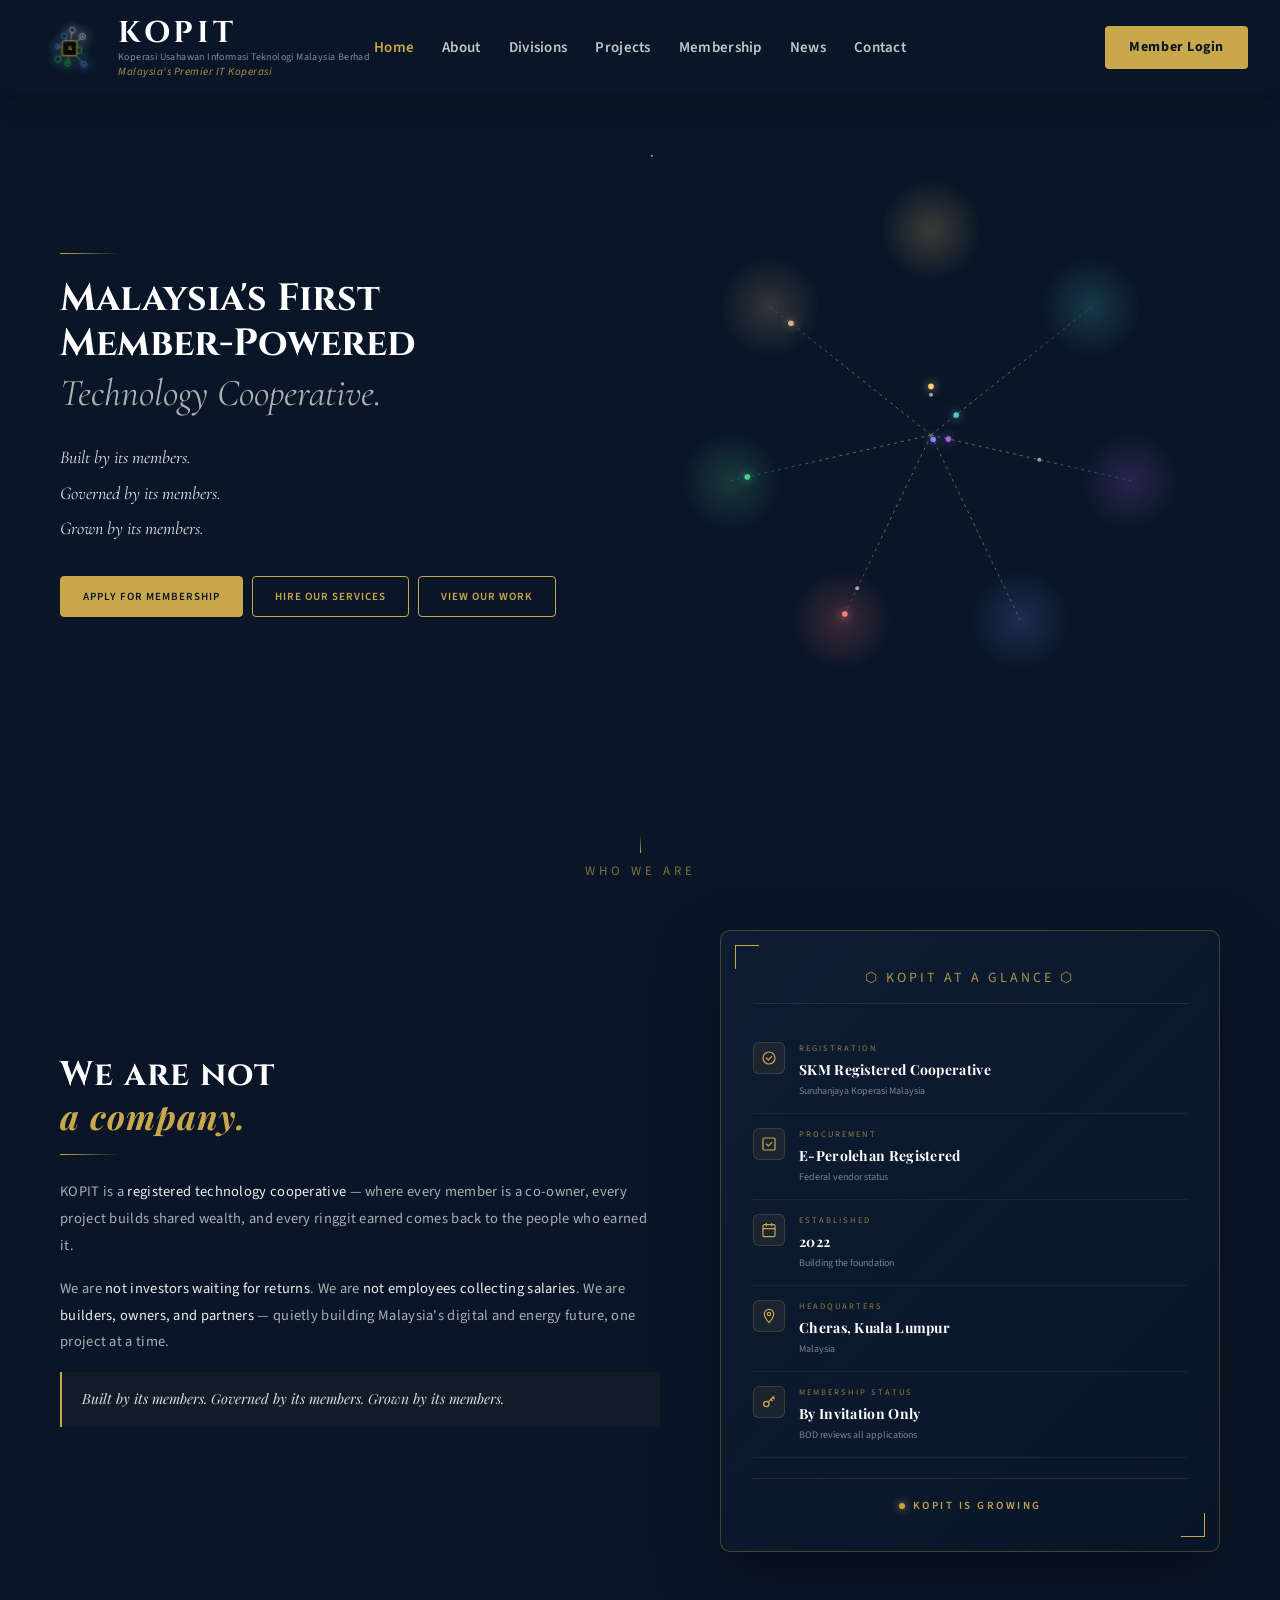
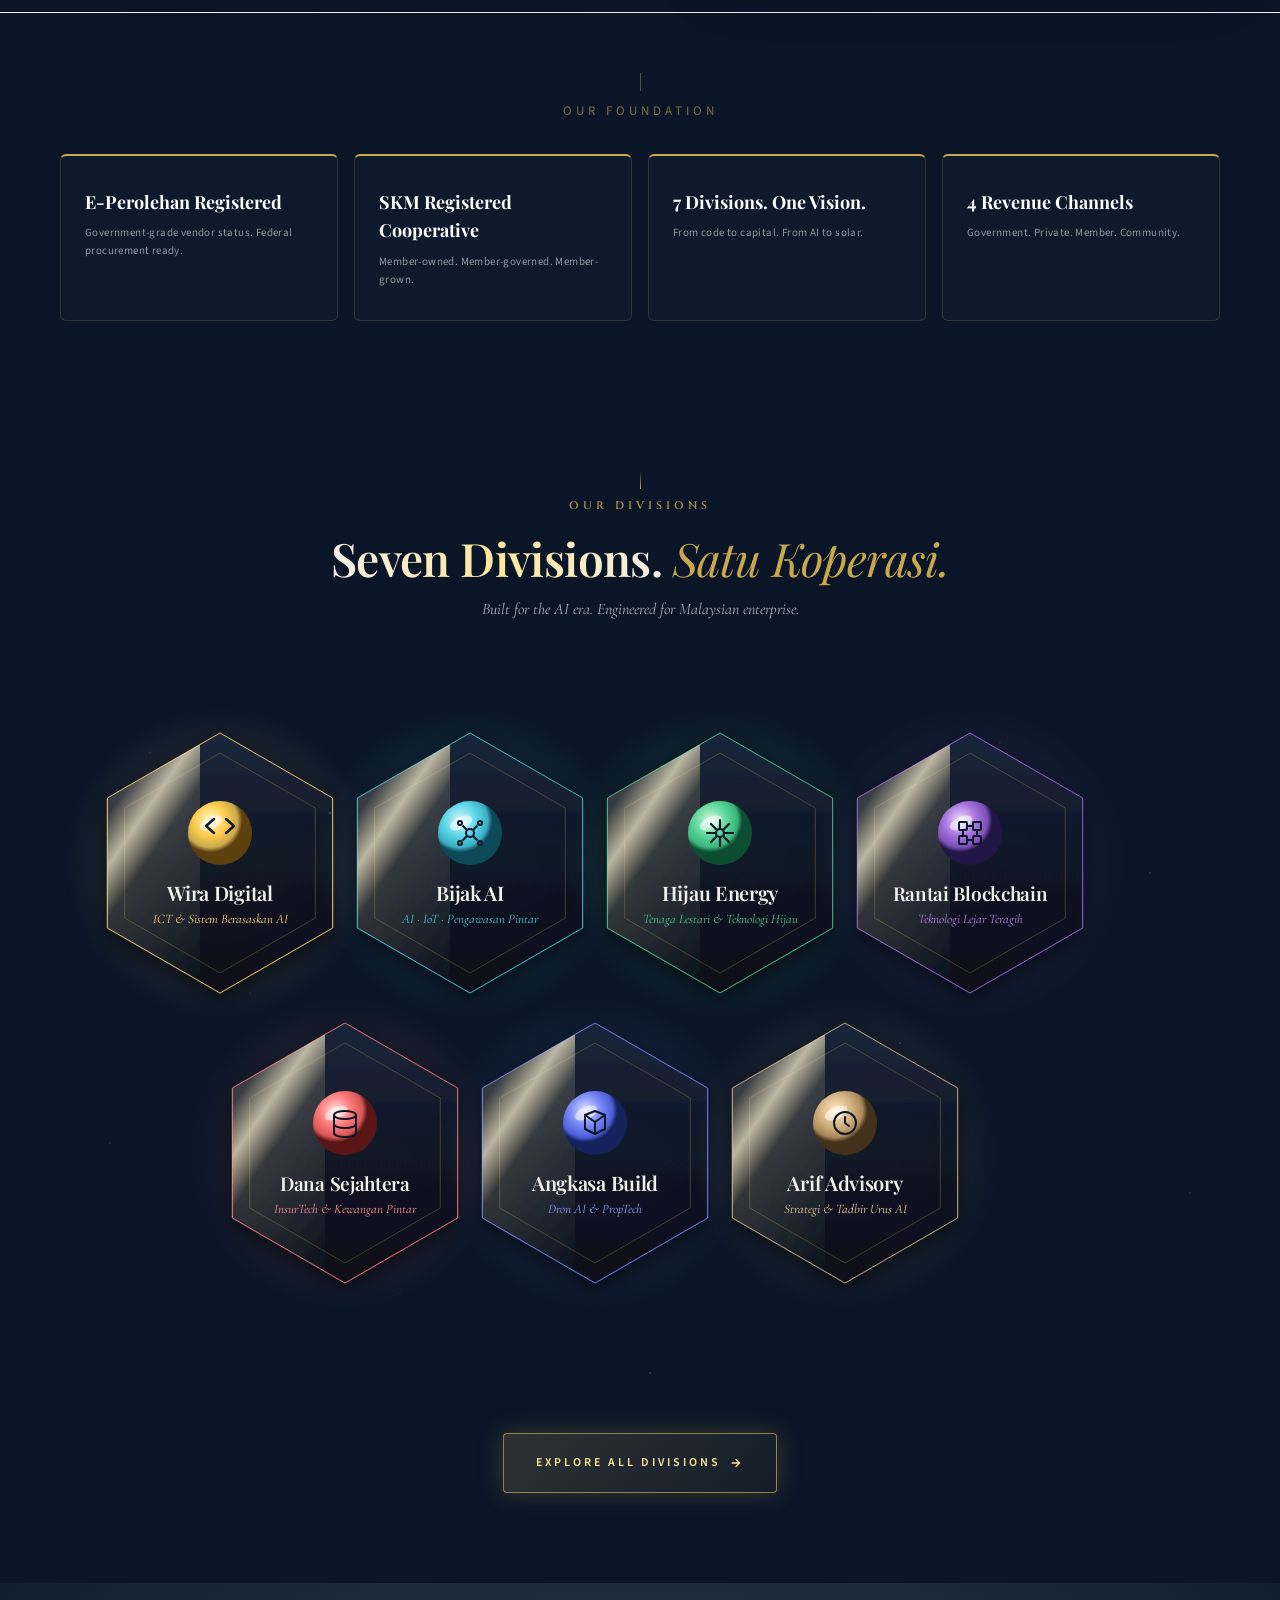
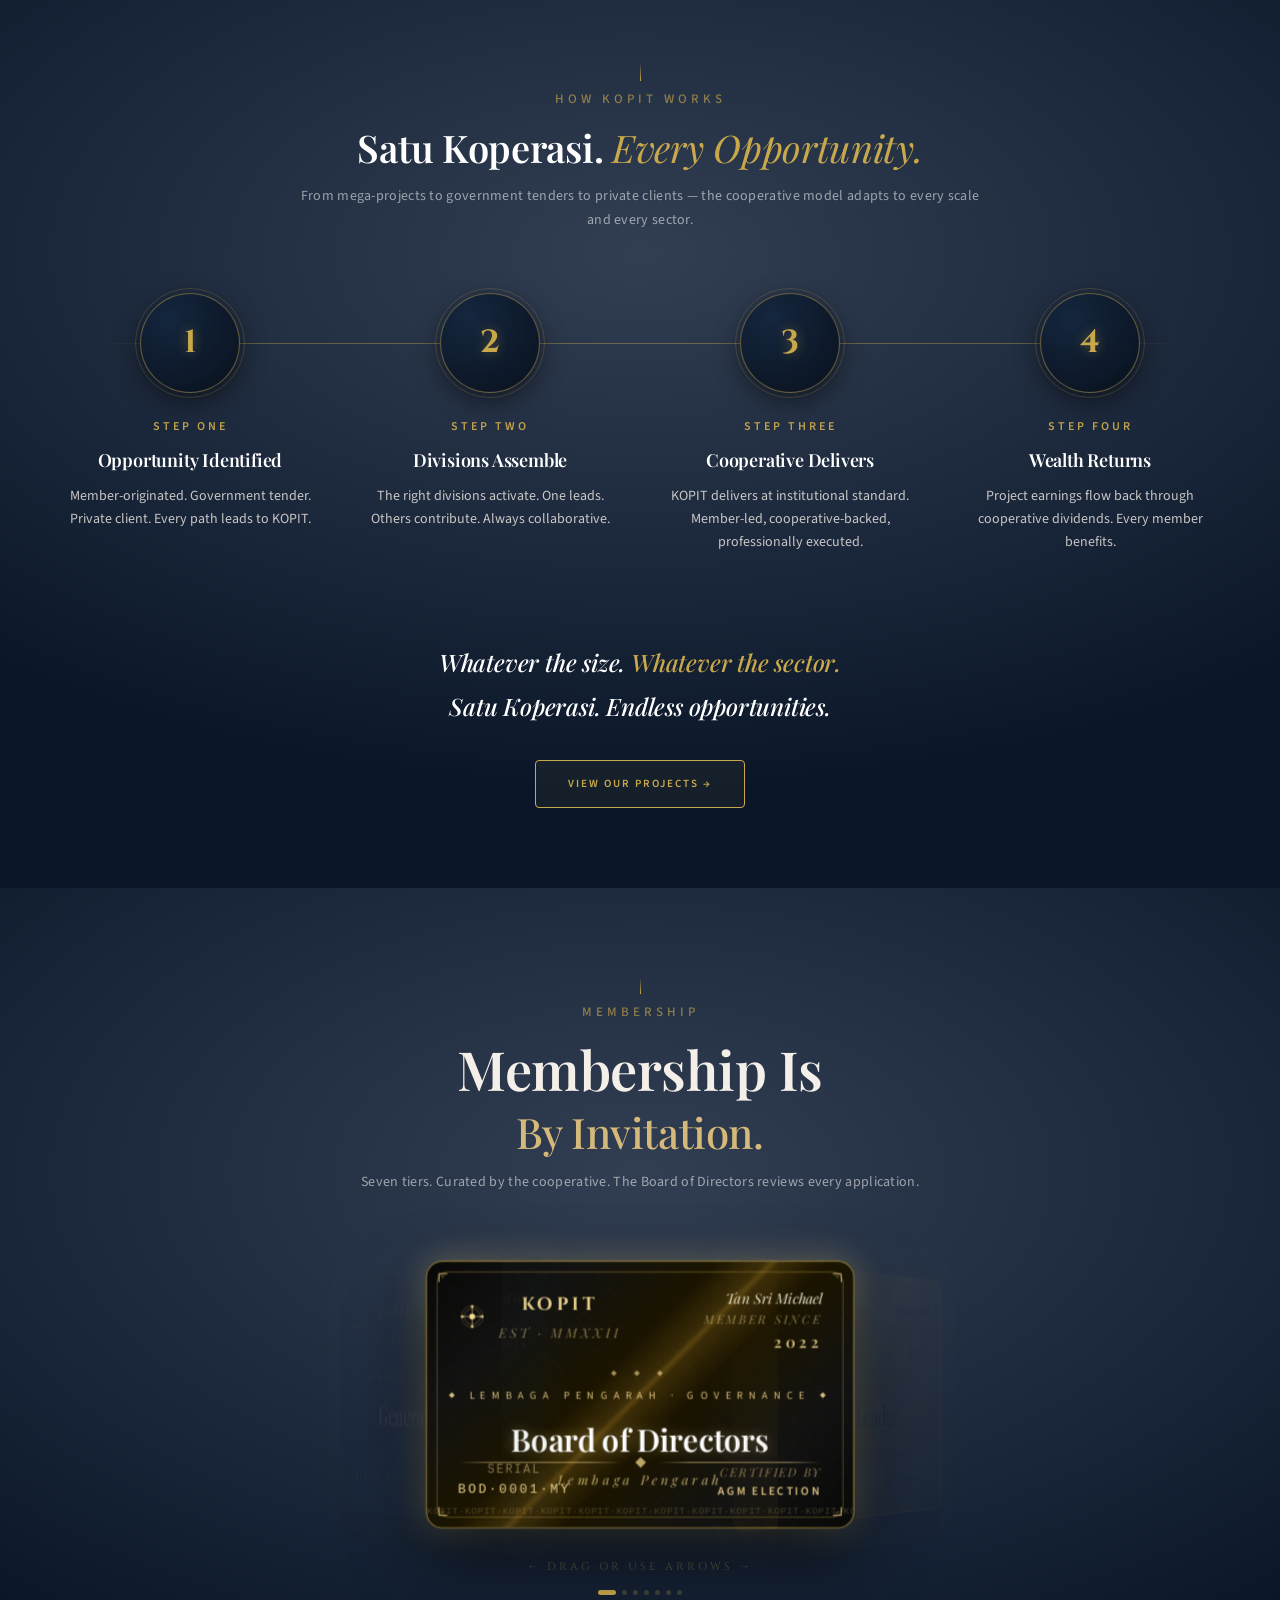
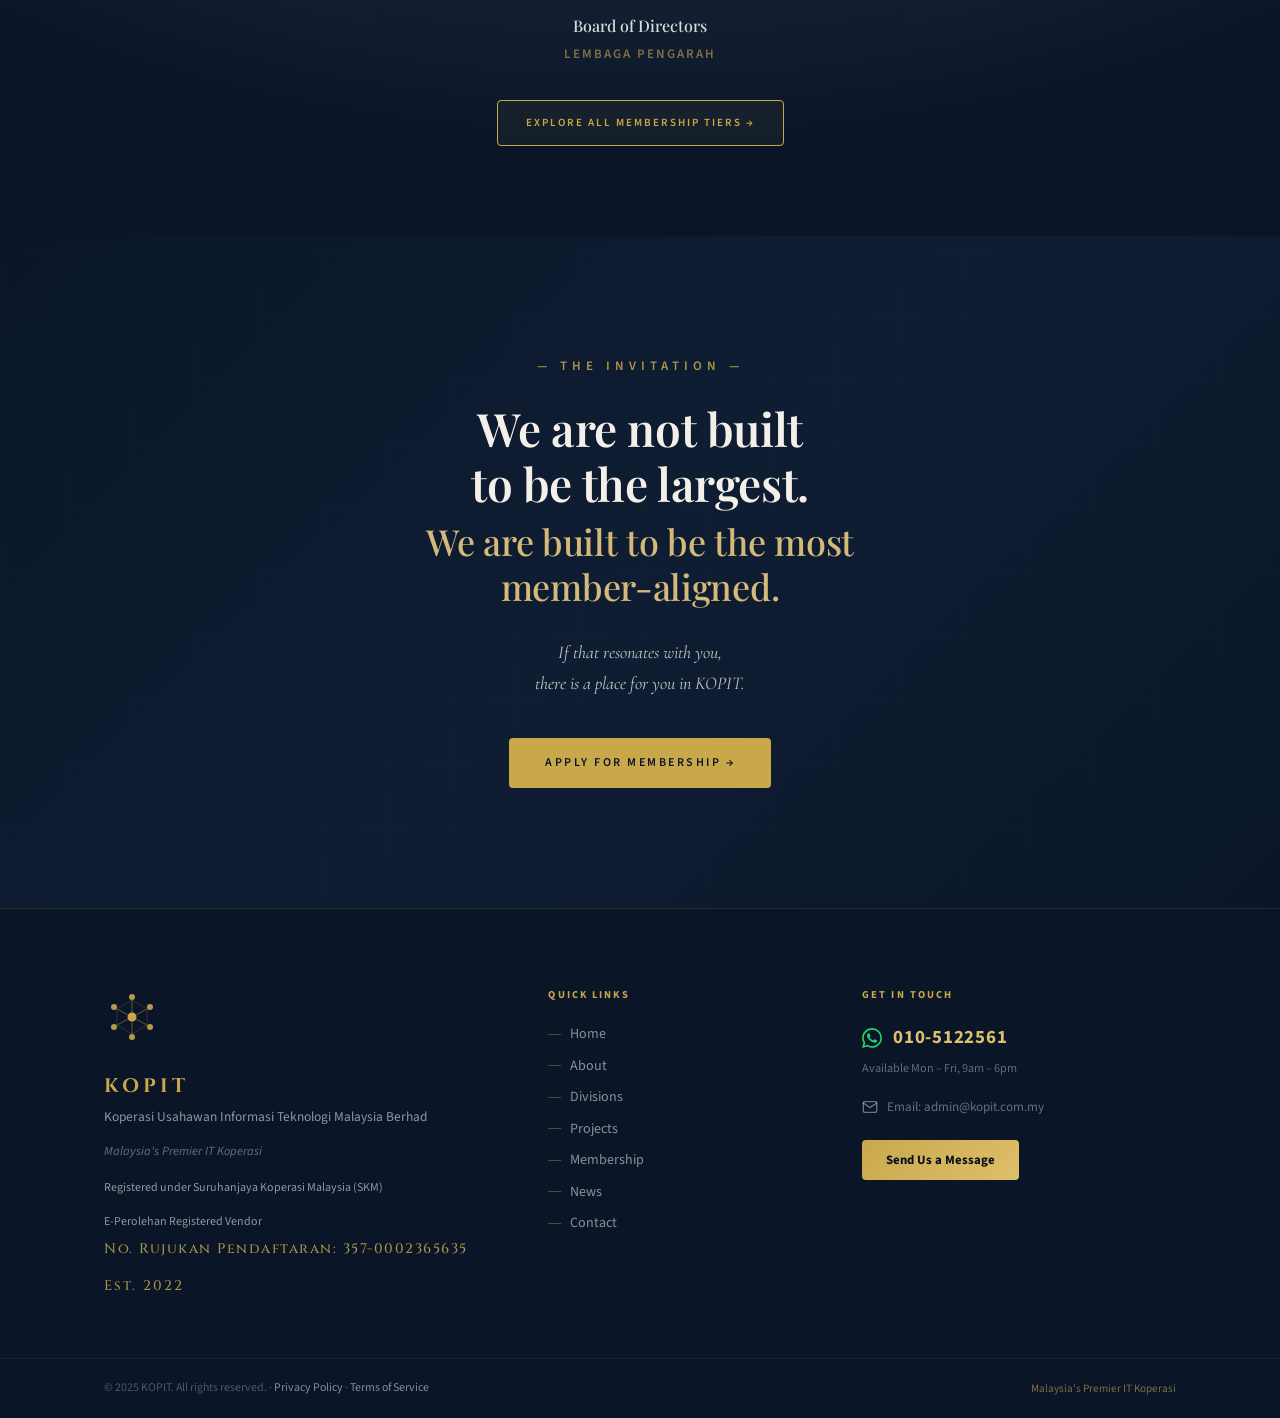
==== index.html @ 6bbccec1 "Home page: fix mobile responsiveness (hero + membership cards) and remove dead CSS - Hero: collapse " ====
﻿<!DOCTYPE html>
<html lang="en">
<head>
<meta charset="UTF-8">
<meta name="viewport" content="width=device-width, initial-scale=1.0">
<title>KOPIT — Malaysia's Premier IT Koperasi</title>
<link rel="preconnect" href="https://fonts.googleapis.com">
<link rel="preconnect" href="https://fonts.gstatic.com" crossorigin>
<link href="https://fonts.googleapis.com/css2?family=Cinzel:wght@400;600;700&family=Playfair+Display:ital,wght@0,400;0,500;0,600;0,700;1,400;1,500;1,600&family=Source+Sans+3:wght@300;400;500;600;700&family=Cormorant+Garamond:ital,wght@0,400;0,500;1,300;1,400;1,500&display=swap" rel="stylesheet">
<style>
/* ═══════════════════════════════════════════
   KOPIT — Design System
   Navy #0A1628 | Gold #C9A84C | Emerald #1B6B45
   BG #F8F6F1 | Text #2C2C2C
   Headers: 'Playfair Display',Georgia,serif | Body: 'Source Sans 3',sans-serif
═══════════════════════════════════════════ */

/* 1. RESET & BASE */
*,*::before,*::after{box-sizing:border-box;margin:0;padding:0}
html{scroll-behavior:smooth;font-size:16px}
body{font-family:'Source Sans 3',sans-serif;color:#2C2C2C;background:#F8F6F1;overflow-x:hidden;line-height:1.6}
a{text-decoration:none;color:inherit;transition:all .25s ease}
ul{list-style:none}
img{max-width:100%;display:block}

/* 2. VARIABLES */
:root{
  --navy:#0A1628;
  --navy-dk:#060D1A;
  --gold:#C9A84C;
  --gold-dk:#A8862A;
  --gold-lt:#DEC06A;
  --emerald:#1B6B45;
  --bg:#F8F6F1;
  --text:#2C2C2C;
  --text-lt:#6B6B6B;
  --white:#FFFFFF;
  --cw:1160px;
  --nav-h:95px;
}

/* 3. LAYOUT */
.wrap{max-width:var(--cw);margin:0 auto;padding:0 44px}
.section{padding:96px 0}

/* 4. TYPOGRAPHY */
h1,h2,h3,h4,h5{font-family:'Playfair Display',Georgia,serif;line-height:1.18}
.tag-label{
  display:inline-block;font-size:.68rem;font-weight:600;
  letter-spacing:.18em;text-transform:uppercase;
  color:var(--gold);border:1px solid rgba(201,168,76,.35);
  padding:5px 18px;border-radius:100px;margin-bottom:18px;
  font-family:'Source Sans 3',sans-serif;
}
.tag-label.gold{color:var(--gold-lt);border-color:rgba(222,192,106,.3)}
.italic-accent{font-family:'Cormorant Garamond',serif;font-style:italic;font-weight:400;color:rgba(244,239,232,0.7);}
.headline-stack{text-align:center;margin:0;}
.headline-top{font-family:'Playfair Display',serif;font-weight:600;color:#F4EFE8;margin:0 0 8px;line-height:1.15;letter-spacing:-0.5px;}
.headline-bottom{font-family:'Playfair Display',serif;font-weight:500;color:#D4B97A;margin:0;line-height:1.15;letter-spacing:-0.4px;}
.headline-top.hero-size{font-size:54px;}
.headline-bottom.hero-size{font-size:42px;}
.headline-top.cta-size{font-size:42px;}
.headline-bottom.cta-size{font-size:34px;}
.headline-top.manifesto-size{font-size:46px;line-height:1.2;letter-spacing:-0.4px;}
.headline-bottom.manifesto-size{font-size:36px;font-weight:500;line-height:1.25;letter-spacing:-0.3px;}

/* 5. BUTTONS */
.btn{
  display:inline-flex;align-items:center;justify-content:center;
  font-family:'Source Sans 3',sans-serif;
  font-size:.9rem;font-weight:700;letter-spacing:.04em;
  padding:13px 32px;border-radius:5px;border:2px solid transparent;
  cursor:pointer;transition:all .25s ease;white-space:nowrap;
}
.btn-gold{background:var(--gold);color:var(--navy-dk);border-color:var(--gold)}
.btn-gold:hover{background:var(--gold-dk);border-color:var(--gold-dk);transform:translateY(-1px)}
.btn-outline{background:transparent;color:var(--gold);border-color:var(--gold)}
.btn-outline:hover{background:rgba(201,168,76,.08);transform:translateY(-1px)}
.btn-white{background:var(--white);color:var(--navy);border-color:var(--white)}
.btn-white:hover{background:rgba(255,255,255,.88);transform:translateY(-1px)}
.btn-navy{background:var(--navy);color:var(--white);border-color:var(--navy)}
.btn-navy:hover{background:#0F1F3A;transform:translateY(-1px)}
.btn-lg{padding:16px 44px;font-size:.96rem}

/* ══════════════════════════════════════════
   6. NAVBAR
══════════════════════════════════════════ */
.navbar{
  position:fixed;top:0;left:0;right:0;z-index:1000;
  height:var(--nav-h);background:var(--navy);
  box-shadow:0 2px 20px rgba(0,0,0,.35);
  display:flex;align-items:center;
  transition:height .35s ease, padding .35s ease, box-shadow .35s ease;
}
.navbar.scrolled{height:65px}
.nav-inner{
  max-width:1600px;margin:0 auto;padding:0 32px;
  display:grid;grid-template-columns:1fr auto 1fr;
  align-items:center;width:100%;
}
.nav-right{
  display:flex;align-items:center;justify-content:flex-end;gap:12px;
}
/* Canvas logo */
#kopitLogo{
  background:transparent;
  display:block;flex-shrink:0;
  width:75px;height:75px;
  transition:width .35s ease, height .35s ease;
}
.navbar.scrolled #kopitLogo{width:55px;height:55px}
/* Logo unit — canvas + 3 text lines */
.logo-unit{
  display:flex;align-items:center;gap:11px;flex-shrink:0;cursor:pointer;
}
.logo-text-block{
  display:flex;flex-direction:column;justify-content:center;
}
.lt-1{
  font-family:'Cinzel','Playfair Display',serif;font-size:30px;font-weight:700;
  color:#ffffff;letter-spacing:4px;margin-bottom:2px;
  display:block;line-height:1;
  transition:font-size .35s ease;
}
.navbar.scrolled .lt-1{font-size:24px}
.lt-2{
  font-family:'Source Sans 3',sans-serif;font-size:10px;
  color:rgba(255,255,255,0.5);letter-spacing:.4px;white-space:nowrap;
  display:block;overflow:hidden;
  max-height:18px;opacity:1;margin-bottom:2px;line-height:1.4;
  transition:opacity .35s ease, max-height .35s ease, margin-bottom .35s ease;
}
.lt-3{
  font-family:'Source Sans 3',sans-serif;font-size:11px;
  font-style:italic;color:rgba(201,168,76,.85);
  letter-spacing:.5px;display:block;line-height:1;
}
.navbar.scrolled .lt-2{opacity:0;max-height:0;margin-bottom:0;overflow:hidden}
/* Nav links */
.nav-links{
  display:flex;align-items:center;justify-content:center;gap:24px;
}
.nl{
  font-family:'Source Sans 3',sans-serif;font-size:15px;font-weight:600;
  letter-spacing:.3px;color:rgba(255,255,255,.75);
  padding:4px 2px;border-radius:4px;transition:all .2s ease;
}
.nl:hover,.nl.active{color:var(--gold);background:transparent}
/* Language toggle — hidden until translator confirmed; data-bm attrs preserved */
.lang-toggle{display:none}
.lang-btn{
  font-family:Arial,sans-serif;font-size:11px;font-weight:700;
  letter-spacing:1.5px;padding:5px 12px;border-radius:3px;
  cursor:pointer;transition:all .2s ease;border:1.5px solid var(--gold);
  background:transparent;color:var(--gold);
}
.lang-btn.active{background:var(--gold);color:var(--navy-dk)}
.lang-btn:hover:not(.active){background:rgba(201,168,76,.12)}
/* Nav CTA */
.nav-cta{
  font-family:'Source Sans 3',sans-serif;font-size:14px;font-weight:700;
  letter-spacing:.04em;background:var(--gold);color:var(--navy);
  border:none;
  padding:10px 24px;border-radius:4px;flex-shrink:0;
  transition:all .2s ease;
}
.nav-cta:hover{background:var(--gold-dk);color:var(--navy)}
/* Hamburger */
.hamburger{
  display:none;flex-direction:column;gap:5px;
  background:none;border:none;cursor:pointer;padding:4px;margin-left:8px;
}
.hamburger span{
  display:block;width:22px;height:2px;
  background:var(--gold);border-radius:2px;transition:all .25s ease;
}
.hamburger.open span:nth-child(1){transform:rotate(45deg) translate(5px,5px)}
.hamburger.open span:nth-child(2){opacity:0}
.hamburger.open span:nth-child(3){transform:rotate(-45deg) translate(5px,-5px)}
/* Mobile menu overlay */
.nav-links.open{
  right:0 !important;
}

/* ══════════════════════════════════════════
   7. HERO
══════════════════════════════════════════ */
.hero-section{background:var(--navy);padding-top:var(--nav-h);overflow:hidden;}
.hero{
  display:grid;grid-template-columns:1fr 1.05fr;
  gap:30px;align-items:center;
  padding:60px 60px;max-width:1500px;
  margin:0 auto;perspective:1400px;min-height:680px;
}
.hero-deco-line{
  width:60px;height:1px;
  background:linear-gradient(to right,#C9A84C,transparent);
  margin-bottom:22px;
}
.hero h1{
  font-family:'Cinzel','Playfair Display',serif;
  font-size:38px;line-height:1.2;font-weight:700;color:#ffffff;
}
.hero h1 .gold{
  color:#C9A84C;font-style:italic;
  font-family:'Playfair Display',Georgia,serif;display:block;margin-top:4px;
}
.hero h1 .italic-accent{display:block;margin-top:4px;}
.hero-sub{
  font-family:'Cormorant Garamond',serif;font-style:italic;font-size:18px;
  line-height:1.95;margin-top:24px;max-width:440px;
  color:rgba(244,239,232,0.8);
}
.hero-sub strong{color:rgba(255,255,255,0.88);font-weight:400;}
.hero-btns{display:flex;gap:9px;flex-wrap:wrap;margin-top:30px;}
.btn-hero-gold{
  padding:11px 22px;font-size:11px;letter-spacing:1px;
  font-family:'Source Sans 3',sans-serif;font-weight:600;border-radius:4px;
  text-transform:uppercase;background:#C9A84C;color:#0A1628;
  border:1.5px solid #C9A84C;cursor:pointer;transition:all .2s ease;
  text-decoration:none;display:inline-block;
}
.btn-hero-gold:hover{background:#A8862A;border-color:#A8862A;}
.btn-hero-outline{
  padding:11px 22px;font-size:11px;letter-spacing:1px;
  font-family:'Source Sans 3',sans-serif;font-weight:600;border-radius:4px;
  text-transform:uppercase;background:transparent;color:#C9A84C;
  border:1.5px solid #C9A84C;cursor:pointer;transition:all .2s ease;
  text-decoration:none;display:inline-block;
}
.btn-hero-outline:hover{background:rgba(201,168,76,.1);}
/* ── Constellation ── */
.scene{position:relative;width:560px;height:560px;transform-style:preserve-3d;margin:0 auto;}
.stars{position:absolute;inset:0;pointer-events:none;}
.star{position:absolute;width:1.5px;height:1.5px;background:rgba(201,168,76,0.45);border-radius:50%;animation:twinkle 3s ease-in-out infinite;}
@keyframes twinkle{0%,100%{opacity:0.2;}50%{opacity:0.95;}}
.ring{position:absolute;left:50%;top:50%;border-radius:50%;border:0.5px dashed rgba(201,168,76,0.2);pointer-events:none;}
.ring-inner{width:270px;height:270px;animation:ringIn 50s linear infinite;}
.ring-outer{width:450px;height:450px;border-style:dotted;border-color:rgba(201,168,76,0.13);animation:ringOut 80s linear infinite;}
.ring-flat{width:360px;height:360px;border-color:rgba(46,191,132,0.1);animation:ringFl 70s linear infinite;}
@keyframes ringIn{from{transform:translate(-50%,-50%) rotateX(70deg) rotate(0);}to{transform:translate(-50%,-50%) rotateX(70deg) rotate(360deg);}}
@keyframes ringOut{from{transform:translate(-50%,-50%) rotateX(70deg) rotate(0);}to{transform:translate(-50%,-50%) rotateX(70deg) rotate(-360deg);}}
@keyframes ringFl{from{transform:translate(-50%,-50%) rotate(0);}to{transform:translate(-50%,-50%) rotate(360deg);}}
.ring-dot{position:absolute;width:5px;height:5px;border-radius:50%;background:#C9A84C;box-shadow:0 0 10px #C9A84C;top:-2.5px;left:50%;margin-left:-2.5px;}
.ring-outer .ring-dot{background:#2ebf84;box-shadow:0 0 10px #2ebf84;}
.ring-flat .ring-dot{background:#5a9ef5;box-shadow:0 0 10px #5a9ef5;}
.hub{position:absolute;left:50%;top:50%;width:124px;height:124px;transform:translate(-50%,-50%) translateZ(40px);z-index:10;animation:hubFloat 5s ease-in-out infinite;transform-style:preserve-3d;}
@keyframes hubFloat{0%,100%{transform:translate(-50%,-50%) translateZ(40px) rotateY(0deg);}50%{transform:translate(-50%,-50%) translateZ(60px) rotateY(8deg);}}
.hub-glow-outer{position:absolute;inset:-50px;border-radius:50%;background:radial-gradient(circle,rgba(201,168,76,0.22) 0%,transparent 65%);animation:hubPulse 3s ease-in-out infinite;}
.hub-glow-inner{position:absolute;inset:-15px;border-radius:50%;background:radial-gradient(circle,rgba(201,168,76,0.15) 0%,transparent 60%);animation:hubPulse 2s ease-in-out infinite reverse;}
@keyframes hubPulse{0%,100%{opacity:0.5;transform:scale(1);}50%{opacity:1;transform:scale(1.12);}}
.hub-block{position:relative;width:100%;height:100%;border-radius:18px;background:linear-gradient(135deg,#0a0805 0%,#1a1400 35%,#3a2c08 48%,#C9A84C 50%,#3a2c08 52%,#1a1400 65%,#080604 100%);border:1.5px solid rgba(201,168,76,0.75);box-shadow:0 22px 60px rgba(201,168,76,0.4),inset 0 0 32px rgba(201,168,76,0.06);display:flex;flex-direction:column;align-items:center;justify-content:center;overflow:hidden;}
.hub-block::before{content:'';position:absolute;top:7px;left:7px;right:7px;bottom:7px;border:0.5px solid rgba(201,168,76,0.22);border-radius:13px;}
.hub-text{font-family:'Cinzel','Playfair Display',serif;font-size:20px;font-weight:700;color:#f5e9cc;letter-spacing:3.5px;margin-bottom:6px;text-shadow:0 0 18px rgba(245,233,204,0.4);}
.hub-sub{font-family:'Source Sans 3',sans-serif;font-size:9px;font-weight:700;letter-spacing:4.5px;color:#C9A84C;text-shadow:0 0 12px rgba(201,168,76,0.7);}
.node{position:absolute;width:88px;height:88px;cursor:pointer;transition:all 0.5s cubic-bezier(0.34,1.56,0.64,1);transform-style:preserve-3d;}
.node:hover{z-index:30;}
.node-disc{width:100%;height:100%;border-radius:50%;background:radial-gradient(circle at 30% 28%,rgba(20,38,62,0.98) 0%,rgba(8,16,28,0.99) 70%);border:1.5px solid var(--node-color);display:flex;flex-direction:column;align-items:center;justify-content:center;position:relative;overflow:hidden;box-shadow:0 12px 30px rgba(0,0,0,0.55),inset 0 1px 0 rgba(255,255,255,0.05);transition:all 0.4s;}
.node:hover .node-disc{box-shadow:0 22px 50px rgba(0,0,0,0.65),0 0 50px var(--node-glow),inset 0 1px 0 rgba(255,255,255,0.1);transform:scale(1.18);background:radial-gradient(circle at 30% 28%,rgba(28,50,80,0.98) 0%,rgba(12,22,38,0.99) 70%);}
.node-glow-aura{position:absolute;inset:-12px;border-radius:50%;background:radial-gradient(circle,var(--node-glow) 0%,transparent 65%);opacity:0.45;transition:opacity 0.4s;}
.node:hover .node-glow-aura{opacity:1;animation:glowPulse 1.5s ease-in-out infinite;}
@keyframes glowPulse{0%,100%{opacity:0.7;transform:scale(1);}50%{opacity:1;transform:scale(1.18);}}
.node-inner-ring{position:absolute;inset:6px;border-radius:50%;border:0.5px solid var(--node-color);opacity:0.3;}
.node-icon{margin-bottom:4px;filter:drop-shadow(0 0 4px var(--node-glow));}
.node-label{font-family:'Playfair Display',Georgia,serif;font-size:10px;font-weight:700;color:#fff;letter-spacing:0.4px;text-align:center;line-height:1.25;padding:0 4px;text-shadow:0 1px 2px rgba(0,0,0,0.6);}
.connections{position:absolute;inset:0;pointer-events:none;z-index:1;}
.tooltip{position:absolute;left:50%;bottom:-32px;transform:translateX(-50%) translateZ(50px);background:rgba(8,16,28,0.95);border:0.5px solid rgba(201,168,76,0.4);border-radius:5px;padding:5px 11px;white-space:nowrap;opacity:0;transition:opacity 0.3s,bottom 0.3s;font-family:'Source Sans 3',sans-serif;font-size:8px;color:rgba(255,235,180,0.95);letter-spacing:1px;pointer-events:none;backdrop-filter:blur(6px);}
.tooltip::before{content:'';position:absolute;top:-4px;left:50%;margin-left:-4px;width:8px;height:8px;background:rgba(8,16,28,0.95);border-left:0.5px solid rgba(201,168,76,0.4);border-top:0.5px solid rgba(201,168,76,0.4);transform:rotate(45deg);}
.node:hover .tooltip{opacity:1;bottom:-40px;transform:translateX(-50%) translateZ(50px);}
.scene:has(.node:hover) .node:not(:hover){opacity:0.4;filter:saturate(0.5);}
.scene:has(.node:hover) .ring{opacity:0.4;}

/* ══════════════════════════════════════════
   8. IDENTITY STRIP
══════════════════════════════════════════ */
.identity-strip{background:var(--navy);padding:60px 0;}
.identity-strip-inner{max-width:1500px;margin:0 auto;padding:0 60px;}
.identity-label{
  text-align:center;font-family:'Source Sans 3',sans-serif;
  font-size:13px;letter-spacing:4px;
  color:rgba(201,168,76,0.6);margin-bottom:32px;
}
.identity-label::before{
  content:'';display:block;width:1px;height:18px;
  background:rgba(201,168,76,0.4);margin:0 auto 10px;
}
.identity-grid{display:grid;grid-template-columns:repeat(4,1fr);gap:16px;}
.ibox{
  background:rgba(255,255,255,0.02);
  border:0.5px solid rgba(201,168,76,0.18);
  border-top:2px solid #C9A84C;
  border-radius:6px;padding:32px 24px;
  transition:all 0.3s ease;
}
.ibox:hover{border-color:rgba(201,168,76,0.5);border-top-color:#C9A84C;transform:translateY(-3px);}
.ibox-title{
  font-family:'Playfair Display',Georgia,serif;font-size:18px;
  font-weight:700;color:#fff;margin-bottom:8px;
}
.ibox-sub{
  font-family:'Source Sans 3',sans-serif;font-size:11px;
  color:rgba(255,255,255,0.55);letter-spacing:0.4px;line-height:1.6;
}
@media(max-width:900px){.identity-grid{grid-template-columns:repeat(2,1fr);}}
@media(max-width:540px){.identity-grid{grid-template-columns:1fr;}}

/* ══════════════════════════════════════════
   9. WHO WE ARE — MANIFESTO
══════════════════════════════════════════ */
.manifesto-sec{background:var(--navy);padding:60px 0;}
.manifesto-inner{max-width:1300px;margin:0 auto;padding:0 60px;}
.manifesto-lbl-wrap{text-align:center;margin-bottom:48px;}
.manifesto-lbl-line{width:1px;height:18px;background:linear-gradient(to bottom,transparent,#C9A84C);margin:0 auto 8px;}
.manifesto-lbl{font-family:'Source Sans 3',sans-serif;font-size:13px;letter-spacing:4px;color:rgba(201,168,76,0.6);}
.manifesto-grid{display:grid;grid-template-columns:1.2fr 1fr;gap:60px;align-items:center;}
.manifesto-h{font-family:'Cinzel','Playfair Display',serif;font-size:34px;line-height:1.2;font-weight:700;letter-spacing:1px;color:#fff;}
.manifesto-h .gold{color:#C9A84C;font-style:italic;font-family:'Playfair Display',Georgia,serif;display:block;}
.manifesto-divider{width:60px;height:1px;background:linear-gradient(to right,#C9A84C,transparent);margin:18px 0 24px;}
.manifesto-body{font-family:'Source Sans 3',sans-serif;font-size:14.5px;line-height:1.85;letter-spacing:0.3px;color:rgba(255,255,255,0.65);}
.manifesto-body p{margin-bottom:16px;}
.manifesto-body strong{color:rgba(255,255,255,0.92);font-weight:400;}
.manifesto-quote{padding:16px 20px;border-left:2px solid #C9A84C;background:rgba(201,168,76,0.04);font-family:'Playfair Display',Georgia,serif;font-size:14px;font-style:italic;color:rgba(255,255,255,0.85);margin-top:8px;}
.cred-box{
  position:relative;overflow:hidden;
  background:linear-gradient(135deg,rgba(15,30,53,0.8),rgba(10,22,40,0.6));
  border:0.5px solid rgba(201,168,76,0.3);border-radius:10px;
  padding:36px 32px;backdrop-filter:blur(8px);
  box-shadow:0 24px 60px rgba(0,0,0,0.4);
}
.cred-box::before{content:'';position:absolute;top:14px;left:14px;width:24px;height:24px;border-top:1.5px solid #C9A84C;border-left:1.5px solid #C9A84C;}
.cred-box::after{content:'';position:absolute;bottom:14px;right:14px;width:24px;height:24px;border-bottom:1.5px solid #C9A84C;border-right:1.5px solid #C9A84C;}
.cred-title{font-family:'Source Sans 3',sans-serif;font-size:14px;letter-spacing:3px;color:rgba(201,168,76,0.85);text-align:center;padding-bottom:14px;border-bottom:0.5px solid rgba(201,168,76,0.15);margin-bottom:24px;}
.cred-row{display:flex;gap:14px;align-items:flex-start;padding:14px 0;border-bottom:0.5px solid rgba(255,255,255,0.06);}
.cred-row:first-of-type{padding-top:0;}
.cred-row:last-of-type{border-bottom:none;padding-bottom:0;}
.cred-icon{width:32px;height:32px;flex-shrink:0;border-radius:6px;background:rgba(201,168,76,0.08);border:0.5px solid rgba(201,168,76,0.2);display:flex;align-items:center;justify-content:center;}
.cred-label{font-family:'Source Sans 3',sans-serif;font-size:8.5px;letter-spacing:2px;color:rgba(201,168,76,0.7);text-transform:uppercase;display:block;margin-bottom:3px;}
.cred-value{font-family:'Playfair Display',Georgia,serif;font-size:14px;font-weight:700;color:#fff;letter-spacing:0.3px;display:block;}
.cred-sub{font-family:'Source Sans 3',sans-serif;font-size:10px;color:rgba(255,255,255,0.45);display:block;margin-top:2px;}
.cred-badge{margin-top:20px;padding-top:18px;border-top:0.5px solid rgba(201,168,76,0.15);display:flex;justify-content:center;align-items:center;gap:8px;}
.cred-dot{width:6px;height:6px;border-radius:50%;background:#C9A84C;box-shadow:0 0 8px #C9A84C;animation:goldPulse 2s ease-in-out infinite;}
@keyframes goldPulse{0%,100%{opacity:0.7;}50%{opacity:1;}}
.cred-badge-text{font-family:'Source Sans 3',sans-serif;font-size:11px;letter-spacing:2.5px;color:rgba(201,168,76,0.95);font-weight:600;}
.section-divider{height:1px;background:linear-gradient(to right,transparent,rgba(201,168,76,0.18),transparent);max-width:1100px;margin:0 auto;}
@media(max-width:900px){.manifesto-grid{grid-template-columns:1fr;gap:40px;}}

/* ══════════════════════════════════════════
   DIVISIONS — PREMIUM 3D GLOWING HONEYCOMB
══════════════════════════════════════════ */
.hex-sec{background:#0A1628;padding:90px 0 90px;position:relative;overflow:hidden;}
.hex-inner{max-width:1280px;margin:0 auto;padding:0 40px;}

.hex-label-wrap{text-align:center;margin-bottom:18px;}
.hex-label-line{width:1px;height:18px;background:linear-gradient(to bottom,transparent,#C9A84C);margin:0 auto 8px;}
.hex-label{font-family:'Cinzel',serif;font-size:11px;font-weight:600;letter-spacing:4px;color:rgba(201,168,76,0.85);}

.hex-heading{text-align:center;margin-bottom:14px;}
.hex-heading h2{font-family:'Playfair Display',Georgia,serif;font-size:46px;font-weight:600;color:#F4EFE8;letter-spacing:-0.6px;line-height:1.1;margin:0;}
.hex-heading h2 .gold{color:#C9A84C;font-style:italic;font-weight:400;}
.hex-heading h2 .shimmer{background:linear-gradient(90deg,#F4EFE8 0%,#FFE89A 25%,#F4EFE8 50%,#FFE89A 75%,#F4EFE8 100%);background-size:200% auto;-webkit-background-clip:text;background-clip:text;-webkit-text-fill-color:transparent;animation:hexTextShimmer 6s linear infinite;}
@keyframes hexTextShimmer{0%{background-position:-200% center;}100%{background-position:200% center;}}

.hex-sub{text-align:center;font-family:'Cormorant Garamond',serif;font-style:italic;font-size:16px;color:rgba(244,239,232,0.7);margin:0 0 70px;}

.hex-stage{max-width:1180px;margin:0 auto;position:relative;}
.hex-stage svg{width:100%;height:auto;display:block;overflow:visible;}

/* Background sparkle layer */
.hex-sparkle{position:absolute;inset:0;width:100%;height:100%;pointer-events:none;opacity:0.4;}
.hex-sparkle circle{fill:rgba(255,210,120,0.5);}
.spk-1{animation:hexSparkle 3s ease-in-out infinite;animation-delay:0s;}
.spk-2{animation:hexSparkle 3s ease-in-out infinite;animation-delay:0.6s;}
.spk-3{animation:hexSparkle 3s ease-in-out infinite;animation-delay:1.2s;}
.spk-4{animation:hexSparkle 3s ease-in-out infinite;animation-delay:1.8s;}
.spk-5{animation:hexSparkle 3s ease-in-out infinite;animation-delay:2.4s;}
@keyframes hexSparkle{0%,100%{opacity:0;transform:scale(0.5);}50%{opacity:1;transform:scale(1.4);}}

/* Hex card link wrapper */
.hex-card{transition:transform 0.5s cubic-bezier(0.4,0,0.2,1);cursor:pointer;transform-origin:center;transform-box:fill-box;text-decoration:none;}
.hex-card:hover{transform:scale(1.07) translateY(-6px);}
.hex-card:hover .hex-bg{filter:brightness(1.25);}
.hex-card:hover .outer-glow{opacity:1!important;}

/* Outer aura — pulsing colored halo */
.outer-glow{animation:hexOuterGlow 3.5s ease-in-out infinite;transform-origin:center;transform-box:fill-box;}
@keyframes hexOuterGlow{0%,100%{opacity:0.45;transform:scale(1);}50%{opacity:0.75;transform:scale(1.04);}}

/* Hex border breathing */
.hex-border{animation:hexBorderBreathe 4s ease-in-out infinite;}
@keyframes hexBorderBreathe{0%,100%{stroke-opacity:0.6;stroke-width:1.5;}50%{stroke-opacity:1;stroke-width:2;}}

/* Diagonal shine sweep */
.shine-1{animation:hexShineSweep 6s ease-in-out infinite;animation-delay:0s;}
.shine-2{animation:hexShineSweep 6s ease-in-out infinite;animation-delay:0.8s;}
.shine-3{animation:hexShineSweep 6s ease-in-out infinite;animation-delay:1.6s;}
.shine-4{animation:hexShineSweep 6s ease-in-out infinite;animation-delay:2.4s;}
.shine-5{animation:hexShineSweep 6s ease-in-out infinite;animation-delay:3.2s;}
.shine-6{animation:hexShineSweep 6s ease-in-out infinite;animation-delay:4.0s;}
.shine-7{animation:hexShineSweep 6s ease-in-out infinite;animation-delay:4.8s;}
@keyframes hexShineSweep{0%{transform:translateX(-200px) rotate(25deg);opacity:0;}10%{opacity:0.85;}50%{opacity:0.85;}90%{opacity:0.85;}100%{transform:translateX(200px) rotate(25deg);opacity:0;}}

/* Orb 3D breathing */
.orb-3d{animation:hexOrbBreathe 4s ease-in-out infinite;transform-origin:center;transform-box:fill-box;}
@keyframes hexOrbBreathe{0%,100%{filter:brightness(1.05) drop-shadow(0 0 16px var(--g)) drop-shadow(0 0 28px var(--g2));}50%{filter:brightness(1.2) drop-shadow(0 0 26px var(--g)) drop-shadow(0 0 44px var(--g2));}}

.orb-w{--g:rgba(255,210,120,0.6);--g2:rgba(255,210,120,0.3);}
.orb-b{--g:rgba(80,200,210,0.6);--g2:rgba(80,200,210,0.3);}
.orb-h{--g:rgba(80,200,140,0.6);--g2:rgba(80,200,140,0.3);}
.orb-bc{--g:rgba(160,100,220,0.6);--g2:rgba(160,100,220,0.3);}
.orb-d{--g:rgba(255,123,123,0.6);--g2:rgba(255,123,123,0.3);}
.orb-a{--g:rgba(120,136,245,0.6);--g2:rgba(120,136,245,0.3);}
.orb-ar{--g:rgba(212,179,133,0.6);--g2:rgba(212,179,133,0.3);}

/* CTA button */
.hex-cta{text-align:center;margin-top:60px;}
.hex-cta-btn{font-family:'Source Sans 3',sans-serif;font-size:12px;font-weight:600;letter-spacing:3px;text-transform:uppercase;color:#FFE89A;text-decoration:none;display:inline-flex;align-items:center;gap:10px;padding:16px 32px;border:0.5px solid rgba(201,168,76,0.7);border-radius:4px;background:linear-gradient(135deg,rgba(255,210,120,0.15),rgba(201,168,76,0.05));box-shadow:0 0 24px rgba(201,168,76,0.25);transition:all 0.3s ease;}
.hex-cta-btn:hover{color:#FFFFFF;background:linear-gradient(135deg,rgba(255,210,120,0.25),rgba(201,168,76,0.1));box-shadow:0 0 36px rgba(201,168,76,0.4);transform:translateY(-2px);}
.hex-cta-btn .arrow{font-size:16px;}

/* Mobile responsive */
@media (max-width: 900px){
  .hex-sec{padding:60px 0;}
  .hex-heading h2{font-size:32px;}
  .hex-sub{font-size:14px;margin-bottom:40px;}
  .hex-stage{max-width:100%;}
  .hex-cta-btn{font-size:11px;padding:13px 24px;}
}
@media (max-width: 600px){
  .hex-heading h2{font-size:26px;letter-spacing:-0.3px;}
  .hex-sub{font-size:13px;}
}

/* ══════════════════════════════════════════
   11. HOW KOPIT WORKS SECTION
══════════════════════════════════════════ */
.how-sec{background:radial-gradient(ellipse 80% 60% at 50% 30%,rgba(15,30,55,0.85) 0%,#0A1628 100%);padding:80px 30px;}
.how-inner{max-width:1200px;margin:0 auto;}
.how-label-wrap{text-align:center;margin-bottom:16px;}
.how-label-line{width:1px;height:18px;background:linear-gradient(to bottom,transparent,#C9A84C);margin:0 auto 8px;}
.how-label{font-family:'Source Sans 3',sans-serif;font-size:13px;font-weight:500;letter-spacing:4px;color:rgba(201,168,76,0.65);}
.how-heading{text-align:center;font-family:'Playfair Display',Georgia,serif;font-size:38px;font-weight:600;color:#ffffff;letter-spacing:-0.3px;line-height:1.2;margin-bottom:14px;}
.how-heading .gold{color:#C9A84C;font-style:italic;font-weight:400;}
.how-sub{text-align:center;font-family:'Source Sans 3',sans-serif;font-size:14px;color:rgba(255,255,255,0.55);letter-spacing:0.3px;line-height:1.7;max-width:700px;margin:0 auto 60px;}
.how-steps-wrap{max-width:1200px;margin:0 auto 60px;position:relative;}
.how-steps-wrap::before{content:'';position:absolute;top:50px;left:60px;right:60px;height:1px;background:linear-gradient(to right,transparent 0%,rgba(201,168,76,0.4) 15%,rgba(201,168,76,0.4) 85%,transparent 100%);z-index:0;}
.steps-grid{display:grid;grid-template-columns:repeat(4,1fr);position:relative;z-index:1;}
.step-item{text-align:center;padding:0 20px;}
.step-circle{width:100px;height:100px;border-radius:50%;background:radial-gradient(circle at 30% 25%,rgba(20,38,62,0.95) 0%,rgba(8,16,28,0.98) 100%);border:1px solid rgba(201,168,76,0.45);display:flex;align-items:center;justify-content:center;margin:0 auto 24px;box-shadow:0 8px 24px rgba(0,0,0,0.5),inset 0 0 0 0.5px rgba(255,255,255,0.04);position:relative;transition:all 0.4s ease;}
.step-circle::before{content:'';position:absolute;inset:-6px;border-radius:50%;border:0.5px solid rgba(201,168,76,0.2);transition:inset 0.4s ease,border-color 0.4s ease;}
.step-circle:hover{transform:translateY(-4px);box-shadow:0 14px 32px rgba(0,0,0,0.55),0 0 24px rgba(201,168,76,0.18);border-color:rgba(201,168,76,0.7);}
.step-circle:hover::before{inset:-10px;border-color:rgba(201,168,76,0.4);}
.step-num{font-family:'Cinzel',serif;font-size:32px;font-weight:700;color:#C9A84C;text-shadow:0 0 12px rgba(201,168,76,0.4);}
.step-label{font-family:'Source Sans 3',sans-serif;font-size:12px;letter-spacing:3px;color:rgba(201,168,76,0.95);text-transform:uppercase;font-weight:600;margin-bottom:10px;}
.step-title{font-family:'Playfair Display',Georgia,serif;font-size:18px;font-weight:600;color:#fff;letter-spacing:-0.2px;margin-bottom:10px;}
.step-body{font-family:'Source Sans 3',sans-serif;font-size:14px;color:rgba(244,239,232,0.8);line-height:1.65;}
.how-closing{margin-top:50px;text-align:center;padding:30px 20px 0;}
.how-quote{font-family:'Playfair Display',Georgia,serif;font-size:24px;font-weight:500;font-style:italic;color:#fff;line-height:1.5;letter-spacing:-0.2px;max-width:780px;margin:0 auto 36px;}
.how-quote .gold{color:#C9A84C;}
.how-quote .break{display:block;margin-top:8px;}
.how-cta-btn{display:inline-flex;align-items:center;gap:8px;padding:14px 32px;background:rgba(201,168,76,0.06);border:1px solid #C9A84C;color:#C9A84C;font-family:'Source Sans 3',sans-serif;font-size:11px;font-weight:600;letter-spacing:2px;text-transform:uppercase;border-radius:4px;transition:all 0.2s ease;text-decoration:none;}
.how-cta-btn:hover{background:#C9A84C;color:#0A1628;}
@media(max-width:900px){.how-steps-wrap::before{display:none;}.steps-grid{grid-template-columns:1fr;gap:30px;}}

/* ══════════════════════════════════════════
   12. MEMBERSHIP TEASER SECTION
══════════════════════════════════════════ */
.memb-teaser-sec{background:radial-gradient(ellipse 80% 60% at 50% 30%,rgba(15,30,55,0.85) 0%,#0A1628 100%);padding:90px 30px;}
.memb-teaser-inner{max-width:1200px;margin:0 auto;text-align:center;}
.memb-lbl-wrap{margin-bottom:16px;}
.memb-lbl-line{width:1px;height:16px;background:linear-gradient(to bottom,transparent,#C9A84C);margin:0 auto 8px;}
.memb-lbl{font-family:'Source Sans 3',sans-serif;font-size:13px;font-weight:500;letter-spacing:4px;color:rgba(201,168,76,0.65);}
.memb-heading{font-family:'Playfair Display',Georgia,serif;font-size:38px;font-weight:600;color:#ffffff;letter-spacing:-0.3px;line-height:1.2;margin-bottom:14px;}
.memb-heading .gold{color:#C9A84C;font-style:italic;font-weight:400;}
.memb-sub{font-family:'Source Sans 3',sans-serif;font-size:14px;color:rgba(255,255,255,0.55);letter-spacing:0.3px;line-height:1.7;max-width:600px;margin:0 auto 60px;}
.globe-stage{position:relative;height:280px;display:flex;align-items:center;justify-content:center;perspective:1500px;margin-bottom:24px;user-select:none;-webkit-user-select:none;}
.globe-inner{position:relative;width:360px;height:225px;transform-style:preserve-3d;transition:transform 0.9s cubic-bezier(0.32,0.72,0.35,1);}
.globe-card{position:absolute;width:360px;height:225px;top:0;left:0;transform-origin:center center;backface-visibility:hidden;-webkit-backface-visibility:hidden;transition:opacity 0.4s;border-radius:14px;overflow:hidden;}
.globe-nav{display:flex;align-items:center;justify-content:center;gap:14px;margin-bottom:18px;}
.globe-btn{position:absolute;top:50%;transform:translateY(-50%);width:42px;height:42px;border-radius:50%;border:1px solid rgba(201,168,76,0.5);background:rgba(10,22,40,0.85);backdrop-filter:blur(8px);-webkit-backdrop-filter:blur(8px);color:#C9A84C;cursor:pointer;font-size:20px;display:flex;align-items:center;justify-content:center;transition:all 0.3s;z-index:10;opacity:0;}
#globePrev{left:5%;}
#globeNext{right:5%;}
.globe-dots{display:flex;gap:6px;align-items:center;}
.globe-dot{width:5px;height:5px;border-radius:50%;background:rgba(201,168,76,0.25);cursor:pointer;transition:all 0.3s;border:none;padding:0;flex-shrink:0;}
.globe-dot.active{width:18px;border-radius:3px;background:#C9A84C;}
.globe-info{min-height:42px;margin-bottom:36px;text-align:center;transition:opacity 0.3s;}
.globe-info-en{font-family:'Playfair Display',Georgia,serif;font-size:16px;font-weight:500;color:rgba(255,255,255,0.85);}
.globe-info-bm{font-family:'Source Sans 3',sans-serif;font-size:13px;letter-spacing:2px;font-weight:600;margin-top:5px;color:rgba(201,168,76,0.6);text-transform:uppercase;}
.memb-cta-btn{display:inline-flex;align-items:center;gap:8px;padding:13px 28px;background:rgba(201,168,76,0.06);border:1px solid #C9A84C;color:#C9A84C;font-family:'Source Sans 3',sans-serif;font-size:11px;font-weight:600;letter-spacing:2px;text-transform:uppercase;border-radius:4px;transition:all 0.2s;text-decoration:none;}
.memb-cta-btn:hover{background:#C9A84C;color:#0A1628;}
@media(max-width:768px){
  /* Membership cards on mobile: keep their natural 360x225 dimensions so the
     fixed-pixel interior content (title, divider, serial, ticker) stays correctly
     positioned. Disable the 3D ring — show one card at a time with a clean swipe. */
  .memb-heading{font-size:28px;}
  .memb-sub{max-width:100%;}
  .globe-stage{perspective:none;height:245px;overflow:hidden;}
  .globe-inner{width:360px;height:225px;transform-style:flat;}
  .globe-card{transition:opacity 0.45s ease;}
}
/* Very narrow phones (~iPhone SE width 375 and below) — scale the card slightly so it fits */
@media(max-width:400px){
  .globe-stage{height:215px;}
  .globe-inner{transform:scale(0.88);transform-origin:center;}
}

/* ══════════════════════════════════════════
   13. PROJECTS SECTION
══════════════════════════════════════════ */
.proj-sec{background:var(--bg);padding:96px 0}
.proj-hdr{max-width:600px;margin-bottom:52px}
.proj-hdr h2{font-family:'Playfair Display',Georgia,serif;font-size:clamp(1.85rem,3vw,2.6rem);color:var(--navy);margin-bottom:12px}
.proj-hdr p{font-family:'Source Sans 3',sans-serif;font-size:1rem;color:var(--text-lt);line-height:1.75}
.proj-grid{display:grid;grid-template-columns:repeat(3,1fr);gap:22px}
.pc{
  position:relative;min-height:360px;border-radius:12px;
  overflow:hidden;display:flex;flex-direction:column;
  justify-content:flex-end;transition:all .3s ease;cursor:pointer;
}
.pc:hover{transform:translateY(-6px);box-shadow:0 20px 60px rgba(10,22,40,.2)}
.pc-bg{position:absolute;inset:0}
.pc-blue .pc-bg  {background:linear-gradient(148deg,#0B40A0 0%,#1463CC 38%,#0A3482 68%,#060D1A 100%)}
.pc-green .pc-bg {background:linear-gradient(148deg,#116B35 0%,#1E9B50 38%,#0E5228 68%,#060D1A 100%)}
.pc-purple .pc-bg{background:linear-gradient(148deg,#4B1491 0%,#6E1FAA 38%,#8F1460 68%,#060D1A 100%)}
.pc-texture{
  position:absolute;inset:0;z-index:1;
  background-image:repeating-linear-gradient(
    45deg,transparent,transparent 16px,
    rgba(255,255,255,.026) 16px,rgba(255,255,255,.026) 17px);
}
.pc-vignette{
  position:absolute;inset:0;z-index:2;
  background:linear-gradient(to top,rgba(0,0,0,.68) 0%,rgba(0,0,0,.08) 52%,transparent 100%);
}
.pc::after{
  content:'';position:absolute;top:0;left:0;right:0;height:2px;z-index:4;
  background:linear-gradient(90deg,transparent,var(--gold),transparent);
  opacity:0;transition:opacity .3s ease;
}
.pc:hover::after{opacity:1}
.pc-body{position:relative;z-index:3;padding:30px}
.pc-tag{
  display:inline-block;font-family:'Source Sans 3',sans-serif;font-size:.67rem;
  font-weight:700;letter-spacing:.14em;text-transform:uppercase;
  color:var(--gold-lt);border:1px solid rgba(201,168,76,.38);
  padding:4px 13px;border-radius:100px;margin-bottom:13px;
}
.pc-body h3{font-family:'Playfair Display',Georgia,serif;font-size:1.15rem;color:var(--white);margin-bottom:9px;line-height:1.3}
.pc-body p{font-family:'Source Sans 3',sans-serif;font-size:.86rem;color:rgba(255,255,255,.65);line-height:1.65;margin-bottom:18px}
.pc-lnk{font-family:'Source Sans 3',sans-serif;font-size:.78rem;font-weight:700;letter-spacing:.06em;color:var(--gold-lt);transition:all .2s ease}
.pc-lnk:hover{color:#EDD47E;letter-spacing:.1em}

/* ══════════════════════════════════════════
   14. FOOTER
══════════════════════════════════════════ */
.footer{background:var(--navy);border-top:1px solid rgba(201,168,76,.14)}
.footer-main{padding:80px 0 60px}
.footer-grid{
  display:grid;grid-template-columns:1.5fr 1fr 1.2fr;
  gap:52px;
}
/* Left */
.f-svg-wrap{margin-bottom:18px}
.f-logo-name{
  font-family:'Cinzel',serif;font-size:1.22rem;letter-spacing:4px;
  font-weight:700;color:var(--gold);margin-bottom:4px;
}
.f-tagline{
  font-family:'Source Sans 3',sans-serif;font-size:.84rem;
  color:rgba(255,255,255,.55);line-height:1.6;margin-bottom:14px;
}
.f-premier{
  font-family:'Source Sans 3',sans-serif;font-size:.78rem;font-style:italic;
  color:rgba(255,255,255,.38);margin-bottom:14px;
}
.f-reg{
  font-family:'Source Sans 3',sans-serif;font-size:.7rem;
  color:rgba(255,255,255,.32);line-height:1.6;
}
/* Centre */
.f-head{
  font-family:'Source Sans 3',sans-serif;font-size:.66rem;font-weight:700;
  letter-spacing:.2em;text-transform:uppercase;
  color:var(--gold);margin-bottom:22px;
}
.f-nav-list{display:flex;flex-direction:column;gap:9px}
.f-nav-list li a{
  display:flex;align-items:center;gap:9px;
  font-family:'Source Sans 3',sans-serif;font-size:.88rem;
  color:rgba(255,255,255,.52);transition:all .2s ease;
}
.f-nav-list li a::before{
  content:'';width:13px;height:1px;background:var(--gold);
  opacity:.35;flex-shrink:0;transition:all .2s ease;
}
.f-nav-list li a:hover{color:var(--gold-lt);padding-left:5px}
.f-nav-list li a:hover::before{width:18px;opacity:1}
/* Right */
.f-wa{
  display:inline-flex;align-items:center;gap:11px;
  font-family:'Source Sans 3',sans-serif;font-size:1.18rem;
  font-weight:700;color:var(--gold-lt);letter-spacing:.04em;
  margin-bottom:6px;transition:all .2s ease;
}
.f-wa:hover{color:#EDD47E}
.f-hours{font-family:'Source Sans 3',sans-serif;font-size:.76rem;color:rgba(255,255,255,.36);margin-bottom:18px}
.f-email{
  display:flex;align-items:center;gap:9px;
  font-family:'Source Sans 3',sans-serif;font-size:.86rem;
  color:rgba(255,255,255,.48);margin-bottom:22px;
}
.f-contact-btn{
  display:inline-block;font-family:'Source Sans 3',sans-serif;font-size:.8rem;
  font-weight:700;color:var(--navy-dk);
  background:linear-gradient(135deg,var(--gold),var(--gold-lt));
  padding:10px 24px;border-radius:4px;transition:all .2s ease;
}
.f-contact-btn:hover{transform:translateY(-1px);box-shadow:0 5px 20px rgba(201,168,76,.35)}
/* Bottom bar */
.footer-bar{border-top:1px solid rgba(255,255,255,.055);padding:20px 0}
.footer-bar-inner{
  display:flex;align-items:center;justify-content:space-between;
  gap:16px;flex-wrap:wrap;
}
.footer-bar-inner p{
  font-family:'Source Sans 3',sans-serif;font-size:.74rem;color:rgba(255,255,255,.28);
}
.bar-r{font-size:.7rem !important;color:rgba(201,168,76,.6) !important;white-space:nowrap}
.bar-legal{color:rgba(255,255,255,.5);text-decoration:none;transition:color .2s ease;}
.bar-legal:hover{color:#C9A84C;}

/* ══════════════════════════════════════════
   15. SCROLL REVEAL
══════════════════════════════════════════ */
.reveal{opacity:0;transform:translateY(26px);transition:opacity .65s cubic-bezier(.16,1,.3,1),transform .65s cubic-bezier(.16,1,.3,1)}
.reveal.vis{opacity:1;transform:translateY(0)}
.divs-grid .reveal:nth-child(2),.proj-grid .reveal:nth-child(2){transition-delay:.1s}
.divs-grid .reveal:nth-child(3),.proj-grid .reveal:nth-child(3){transition-delay:.2s}

/* ══════════════════════════════════════════
   16. RESPONSIVE
══════════════════════════════════════════ */
@media(max-width:1024px){
  .divs-grid,.proj-grid{grid-template-columns:1fr 1fr}
  .nl{padding:6px 9px;font-size:.76rem}
}
/* Tablet — hero collapses, identity strip tightens */
@media(max-width:900px){
  .hero{grid-template-columns:1fr;gap:8px;padding:32px 22px 24px;min-height:auto;}
  .hero h1{font-size:2.2rem;line-height:1.18;}
  .hero-sub{font-size:16px;line-height:1.7;margin-top:18px;}
  /* Shrink the constellation visual to fit. transform: scale + negative margins
     so the 560x560 box takes ~310x310 of layout space on tablet */
  .scene{transform:scale(0.55);margin:-128px auto -120px;}
  .identity-strip-inner{padding:0 22px;}
}
@media(max-width:768px){
  :root{--nav-h:72px}
  .wrap{padding:0 22px}
  /* Mobile nav */
  .hamburger{display:flex}
  .nav-cta{display:none}
  .nav-links{
    position:fixed;top:0;right:-100%;width:268px;height:100vh;
    background:var(--navy-dk);flex-direction:column;align-items:flex-start;
    padding:80px 26px 36px;gap:3px;
    border-left:1px solid rgba(201,168,76,.14);
    transition:right .38s ease;z-index:999;
    box-shadow:-18px 0 55px rgba(0,0,0,.38);
  }
  .nav-links.open{right:0}
  .nl{font-size:.92rem;padding:11px 14px;width:100%}
  /* Section grids collapse */
  .divs-grid,.proj-grid{grid-template-columns:1fr}
  .footer-grid{grid-template-columns:1fr;gap:36px}
  .footer-bar-inner{flex-direction:column;align-items:flex-start;gap:5px}
  /* Hero buttons stack full-width on phones */
  .hero h1{font-size:1.85rem;}
  .hero-btns{flex-direction:column;align-items:stretch;gap:10px;width:100%;}
  .hero-btns a{text-align:center;width:100%;}
  /* Tighter vertical padding for content sections */
  .memb-teaser-sec{padding:60px 16px;}
  .how-sec{padding:60px 22px;}
  .proj-sec,.section,.hex-sec{padding:60px 0;}
  .footer-main{padding:56px 0 44px}
}
@media(max-width:480px){
  .hero{padding:24px 18px 16px;}
  .hero h1{font-size:1.65rem;}
  /* Further shrink constellation on small phones */
  .scene{transform:scale(0.46);margin:-150px auto -155px;}
}

/* 13. INVITATION MANIFESTO */
.inv-sec{position:relative;background:linear-gradient(135deg,#0A1628 0%,#0F1D33 50%,#0A1628 100%);padding:120px 30px;overflow:hidden;}
.inv-inner{max-width:800px;margin:0 auto;text-align:center;position:relative;z-index:1;}
.manifesto-label{font-family:'Source Sans 3',sans-serif;font-size:13px;letter-spacing:5px;font-weight:600;color:rgba(201,168,76,0.85);text-transform:uppercase;margin-bottom:24px;}
.manifesto-h1{font-family:'Playfair Display',Georgia,serif;font-size:42px;font-weight:600;color:#ffffff;line-height:1.2;letter-spacing:-0.5px;margin-bottom:24px;}
.manifesto-h2{font-family:'Playfair Display',Georgia,serif;font-style:italic;font-size:30px;font-weight:500;color:#C9A84C;line-height:1.3;letter-spacing:-0.3px;margin-bottom:28px;}
.manifesto-sub{font-family:'Cormorant Garamond',serif;font-style:italic;font-size:18px;font-weight:400;color:rgba(244,239,232,0.8);line-height:1.7;max-width:520px;margin:0 auto 40px;}
.manifesto-btn{display:inline-block;background:#C9A84C;border:none;color:#0A1628;padding:15px 36px;font-family:'Source Sans 3',sans-serif;font-size:12px;font-weight:600;letter-spacing:2.5px;text-transform:uppercase;border-radius:4px;cursor:pointer;transition:all 0.25s ease;text-decoration:none;}
.manifesto-btn:hover{background:#B89640;color:#0A1628;}
@media(max-width:768px){
  .inv-sec{padding:80px 24px;}
  .manifesto-label{font-size:11px;letter-spacing:4px;}
  .manifesto-h1{font-size:32px;}
  .headline-top.manifesto-size{font-size:28px;}
  .headline-bottom.manifesto-size{font-size:22px;}
  .headline-top.hero-size{font-size:38px;}
  .headline-bottom.hero-size{font-size:30px;}
  .manifesto-sub{font-size:15px;}
  .manifesto-btn{padding:14px 28px;font-size:11px;}
}
</style>
</head>
<body>

<!-- ══════════════════════════════════════
     NAVBAR
══════════════════════════════════════ -->
<nav class="navbar">
  <div class="nav-inner">
    <a href="index.html" aria-label="KOPIT Home">
      <div class="logo-unit">
        <canvas id="kopitLogo" width="60" height="60" style="display:block;flex-shrink:0;"></canvas>
        <div class="logo-text-block">
          <span class="lt-1">KOPIT</span>
          <span class="lt-2">Koperasi Usahawan Informasi Teknologi Malaysia Berhad</span>
          <span class="lt-3">Malaysia's Premier IT Koperasi</span>
        </div>
      </div>
    </a>
    <ul class="nav-links" id="navLinks">
      <li><a href="index.html"      class="nl active" data-en="Home"       data-bm="Utama">Home</a></li>
      <li><a href="about.html"      class="nl"        data-en="About"      data-bm="Tentang">About</a></li>
      <li><a href="divisions.html"  class="nl"        data-en="Divisions"  data-bm="Bahagian">Divisions</a></li>
      <li><a href="projects.html"   class="nl"        data-en="Projects"   data-bm="Projek">Projects</a></li>
      <li><a href="membership.html" class="nl"        data-en="Membership" data-bm="Keahlian">Membership</a></li>
      <li><a href="news.html"       class="nl"        data-en="News"       data-bm="Berita">News</a></li>
      <li><a href="contact.html"    class="nl"        data-en="Contact"    data-bm="Hubungi">Contact</a></li>
    </ul>
    <div class="nav-right">
      <div class="lang-toggle">
        <button class="lang-btn active" id="btnEN" onclick="setLang('en')">EN</button>
        <button class="lang-btn"        id="btnBM" onclick="setLang('bm')">BM</button>
      </div>
      <button class="hamburger" id="hamburger" aria-label="Toggle menu">
        <span></span><span></span><span></span>
      </button>
      <a href="membership.html" class="nav-cta"
         data-en="Member Login" data-bm="Log Masuk Ahli">Member Login</a>
    </div>
  </div>
</nav>

<!-- ══════════════════════════════════════
     HERO
══════════════════════════════════════ -->
<section class="hero-section" id="home">
  <div class="hero">
    <!-- LEFT: Headline + CTAs -->
    <div class="hero-left">
      <div class="hero-deco-line"></div>
      <h1 data-en="Malaysia's First<br>Member-Powered<br><span class='italic-accent'>Technology Cooperative.</span>"
          data-bm="Koperasi Teknologi<br>Pertama Malaysia<br><span class='italic-accent'>Dikuasai Ahli.</span>">
        Malaysia's First<br>
        Member-Powered<br>
        <span class="italic-accent">Technology Cooperative.</span>
      </h1>
      <p class="hero-sub"
         data-en="<strong>Built by its members.</strong><br><strong>Governed by its members.</strong><br><strong>Grown by its members.</strong>"
         data-bm="<strong>Dibina oleh ahlinya.</strong><br><strong>Ditadbir oleh ahlinya.</strong><br><strong>Dikembangkan oleh ahlinya.</strong>">
        <strong>Built by its members.</strong><br>
        <strong>Governed by its members.</strong><br>
        <strong>Grown by its members.</strong>
      </p>
      <div class="hero-btns">
        <a href="membership.html" class="btn-hero-gold"
           data-en="Apply For Membership" data-bm="Mohon Keahlian">Apply For Membership</a>
        <a href="contact.html#project-inquiry" class="btn-hero-outline"
           data-en="Hire Our Services" data-bm="Sewa Perkhidmatan Kami">Hire Our Services</a>
        <a href="projects.html" class="btn-hero-outline"
           data-en="View Our Work" data-bm="Lihat Kerja Kami">View Our Work</a>
      </div>
    </div>
    <!-- RIGHT: Living Constellation -->
    <div class="scene">
      <div class="stars"></div>
      <svg class="connections" viewBox="0 0 560 560">
        <defs>
          <linearGradient id="g0" x1="50%" y1="50%" x2="50%" y2="0%">
            <stop offset="0%" stop-color="#C9A84C" stop-opacity="0.55"/>
            <stop offset="100%" stop-color="#C9A84C" stop-opacity="0.18"/>
          </linearGradient>
          <linearGradient id="g1" x1="50%" y1="50%" x2="100%" y2="22%">
            <stop offset="0%" stop-color="#C9A84C" stop-opacity="0.55"/>
            <stop offset="100%" stop-color="#2ebf84" stop-opacity="0.32"/>
          </linearGradient>
          <linearGradient id="g2" x1="50%" y1="50%" x2="100%" y2="78%">
            <stop offset="0%" stop-color="#C9A84C" stop-opacity="0.55"/>
            <stop offset="100%" stop-color="#5a9ef5" stop-opacity="0.32"/>
          </linearGradient>
          <linearGradient id="g3" x1="50%" y1="50%" x2="78%" y2="100%">
            <stop offset="0%" stop-color="#C9A84C" stop-opacity="0.55"/>
            <stop offset="100%" stop-color="#ccdcee" stop-opacity="0.32"/>
          </linearGradient>
          <linearGradient id="g4" x1="50%" y1="50%" x2="22%" y2="100%">
            <stop offset="0%" stop-color="#C9A84C" stop-opacity="0.55"/>
            <stop offset="100%" stop-color="#C9A84C" stop-opacity="0.32"/>
          </linearGradient>
          <linearGradient id="g5" x1="50%" y1="50%" x2="0%" y2="78%">
            <stop offset="0%" stop-color="#C9A84C" stop-opacity="0.55"/>
            <stop offset="100%" stop-color="#2ebf84" stop-opacity="0.32"/>
          </linearGradient>
          <linearGradient id="g6" x1="50%" y1="50%" x2="0%" y2="22%">
            <stop offset="0%" stop-color="#C9A84C" stop-opacity="0.55"/>
            <stop offset="100%" stop-color="#5a9ef5" stop-opacity="0.32"/>
          </linearGradient>
        </defs>
        <g id="constLines"></g>
        <g id="constParts"></g>
      </svg>
      <div class="ring ring-outer"><div class="ring-dot"></div></div>
      <div class="ring ring-flat"><div class="ring-dot"></div></div>
      <div class="ring ring-inner"><div class="ring-dot"></div></div>
      <div class="hub">
        <div class="hub-glow-outer"></div>
        <div class="hub-glow-inner"></div>
        <div class="hub-block">
          <div class="hub-text">KOPIT</div>
          <div class="hub-sub">MALAYSIA</div>
        </div>
      </div>
      <div id="constNodesContainer"></div>
    </div>
  </div>
</section>

<!-- ══════════════════════════════════════
     WHO WE ARE — MANIFESTO
══════════════════════════════════════ -->
<section class="manifesto-sec" id="about">
  <div class="manifesto-inner">
    <div class="manifesto-lbl-wrap">
      <div class="manifesto-lbl-line"></div>
      <div class="manifesto-lbl">WHO WE ARE</div>
    </div>
    <div class="manifesto-grid">
      <!-- LEFT: Manifesto -->
      <div>
        <h2 class="manifesto-h">We are not<br><span class="gold">a company.</span></h2>
        <div class="manifesto-divider"></div>
        <div class="manifesto-body">
          <p>KOPIT is a <strong>registered technology cooperative</strong> — where every member is a co-owner, every project builds shared wealth, and every ringgit earned comes back to the people who earned it.</p>
          <p>We are <strong>not investors waiting for returns</strong>. We are <strong>not employees collecting salaries</strong>. We are <strong>builders, owners, and partners</strong> — quietly building Malaysia's digital and energy future, one project at a time.</p>
        </div>
        <blockquote class="manifesto-quote">Built by its members. Governed by its members. Grown by its members.</blockquote>
      </div>
      <!-- RIGHT: Credentials box -->
      <div class="cred-box">
        <div class="cred-title">⬡ KOPIT AT A GLANCE ⬡</div>
        <div class="cred-row">
          <div class="cred-icon">
            <svg width="16" height="16" viewBox="0 0 24 24" fill="none" stroke="#C9A84C" stroke-width="1.8" stroke-linecap="round"><circle cx="12" cy="12" r="9"/><path d="M8 12l3 3 5-5"/></svg>
          </div>
          <div class="cred-text">
            <span class="cred-label">Registration</span>
            <span class="cred-value">SKM Registered Cooperative</span>
            <span class="cred-sub">Suruhanjaya Koperasi Malaysia</span>
          </div>
        </div>
        <div class="cred-row">
          <div class="cred-icon">
            <svg width="16" height="16" viewBox="0 0 24 24" fill="none" stroke="#C9A84C" stroke-width="1.8" stroke-linecap="round"><rect x="3" y="3" width="18" height="18" rx="2"/><path d="M8 12l3 3 5-5"/></svg>
          </div>
          <div class="cred-text">
            <span class="cred-label">Procurement</span>
            <span class="cred-value">E-Perolehan Registered</span>
            <span class="cred-sub">Federal vendor status</span>
          </div>
        </div>
        <div class="cred-row">
          <div class="cred-icon">
            <svg width="16" height="16" viewBox="0 0 24 24" fill="none" stroke="#C9A84C" stroke-width="1.8" stroke-linecap="round"><rect x="3" y="4" width="18" height="18" rx="2"/><path d="M16 2v4M8 2v4M3 10h18"/></svg>
          </div>
          <div class="cred-text">
            <span class="cred-label">Established</span>
            <span class="cred-value">2022</span>
            <span class="cred-sub">Building the foundation</span>
          </div>
        </div>
        <div class="cred-row">
          <div class="cred-icon">
            <svg width="16" height="16" viewBox="0 0 24 24" fill="none" stroke="#C9A84C" stroke-width="1.8" stroke-linecap="round"><path d="M12 2C8.13 2 5 5.13 5 9c0 5.25 7 13 7 13s7-7.75 7-13c0-3.87-3.13-7-7-7z"/><circle cx="12" cy="9" r="2.5"/></svg>
          </div>
          <div class="cred-text">
            <span class="cred-label">Headquarters</span>
            <span class="cred-value">Cheras, Kuala Lumpur</span>
            <span class="cred-sub">Malaysia</span>
          </div>
        </div>
        <div class="cred-row">
          <div class="cred-icon">
            <svg width="16" height="16" viewBox="0 0 24 24" fill="none" stroke="#C9A84C" stroke-width="2" stroke-linecap="round"><circle cx="8" cy="15" r="4"/><line x1="10.85" y1="12.15" x2="19" y2="4"/><line x1="18" y1="5" x2="20" y2="7"/><line x1="15" y1="8" x2="17" y2="10"/></svg>
          </div>
          <div class="cred-text">
            <span class="cred-label">Membership Status</span>
            <span class="cred-value">By Invitation Only</span>
            <span class="cred-sub">BOD reviews all applications</span>
          </div>
        </div>
        <div class="cred-badge">
          <div class="cred-dot"></div>
          <span class="cred-badge-text">KOPIT IS GROWING</span>
        </div>
      </div>
    </div>
  </div>
</section>
<div class="section-divider"></div>

<!-- ══════════════════════════════════════
     OUR FOUNDATION — IDENTITY STRIP
══════════════════════════════════════ -->
<section class="identity-strip" id="identityStrip">
  <div class="identity-strip-inner">
    <div class="identity-label">OUR FOUNDATION</div>
    <div class="identity-grid">
      <div class="ibox">
        <div class="ibox-title">E-Perolehan Registered</div>
        <div class="ibox-sub">Government-grade vendor status. Federal procurement ready.</div>
      </div>
      <div class="ibox">
        <div class="ibox-title">SKM Registered Cooperative</div>
        <div class="ibox-sub">Member-owned. Member-governed. Member-grown.</div>
      </div>
      <div class="ibox">
        <div class="ibox-title">7 Divisions. One Vision.</div>
        <div class="ibox-sub">From code to capital. From AI to solar.</div>
      </div>
      <div class="ibox">
        <div class="ibox-title">4 Revenue Channels</div>
        <div class="ibox-sub">Government. Private. Member. Community.</div>
      </div>
    </div>
  </div>
</section>

<!-- ══════════════════════════════════════
     DIVISIONS — PREMIUM 3D GLOWING HONEYCOMB
══════════════════════════════════════ -->
<section class="hex-sec" id="divisions">
  <div class="hex-inner">

    <div class="hex-label-wrap">
      <div class="hex-label-line"></div>
      <div class="hex-label">OUR DIVISIONS</div>
    </div>

    <div class="hex-heading">
      <h2><span class="shimmer">Seven Divisions.</span> <span class="gold">Satu Koperasi.</span></h2>
    </div>
    <p class="hex-sub">Built for the AI era. Engineered for Malaysian enterprise.</p>

    <div class="hex-stage">

      <!-- Background sparkle layer -->
      <svg class="hex-sparkle" viewBox="0 0 1180 700" preserveAspectRatio="xMidYMid slice" aria-hidden="true">
        <circle cx="100" cy="60" r="0.8" class="spk-1"/>
        <circle cx="280" cy="120" r="1.2" class="spk-2"/>
        <circle cx="500" cy="80" r="0.6" class="spk-3"/>
        <circle cx="700" cy="200" r="0.9" class="spk-4"/>
        <circle cx="950" cy="50" r="0.7" class="spk-5"/>
        <circle cx="1100" cy="180" r="1" class="spk-1"/>
        <circle cx="200" cy="300" r="0.6" class="spk-2"/>
        <circle cx="850" cy="350" r="0.9" class="spk-3"/>
        <circle cx="60" cy="450" r="0.7" class="spk-4"/>
        <circle cx="1140" cy="500" r="0.8" class="spk-5"/>
        <circle cx="350" cy="600" r="0.6" class="spk-1"/>
        <circle cx="600" cy="680" r="1" class="spk-2"/>
      </svg>

      <!-- Honeycomb SVG -->
      <svg viewBox="0 0 1180 680" xmlns="http://www.w3.org/2000/svg" role="img" aria-label="KOPIT Seven Divisions">
        <defs>
          <linearGradient id="hexBgF" x1="0%" y1="0%" x2="0%" y2="100%">
            <stop offset="0%" stop-color="rgba(28,40,62,0.85)"/>
            <stop offset="50%" stop-color="rgba(15,22,38,0.78)"/>
            <stop offset="100%" stop-color="rgba(8,14,24,0.85)"/>
          </linearGradient>

          <linearGradient id="shineBeam" x1="0%" y1="0%" x2="100%" y2="100%">
            <stop offset="0%" stop-color="rgba(255,255,255,0)"/>
            <stop offset="40%" stop-color="rgba(255,235,180,0.15)"/>
            <stop offset="50%" stop-color="rgba(255,245,210,0.7)"/>
            <stop offset="60%" stop-color="rgba(255,235,180,0.15)"/>
            <stop offset="100%" stop-color="rgba(255,255,255,0)"/>
          </linearGradient>

          <radialGradient id="orbWF" cx="35%" cy="30%"><stop offset="0%" stop-color="#FFFAE0"/><stop offset="20%" stop-color="#FFE89A"/><stop offset="50%" stop-color="#FFCC4D"/><stop offset="85%" stop-color="#C9A84C"/><stop offset="100%" stop-color="#5C3F10"/></radialGradient>
          <radialGradient id="orbBF" cx="35%" cy="30%"><stop offset="0%" stop-color="#E8FBFF"/><stop offset="20%" stop-color="#A8EBF2"/><stop offset="50%" stop-color="#5DD8E8"/><stop offset="85%" stop-color="#3BAEC4"/><stop offset="100%" stop-color="#0E4858"/></radialGradient>
          <radialGradient id="orbHF" cx="35%" cy="30%"><stop offset="0%" stop-color="#E8FBEC"/><stop offset="20%" stop-color="#A8EBC2"/><stop offset="50%" stop-color="#5DD89C"/><stop offset="85%" stop-color="#3BB57A"/><stop offset="100%" stop-color="#0E4D30"/></radialGradient>
          <radialGradient id="orbBCF" cx="35%" cy="30%"><stop offset="0%" stop-color="#F0E8FA"/><stop offset="20%" stop-color="#D5B5F0"/><stop offset="50%" stop-color="#A874E0"/><stop offset="85%" stop-color="#7B4FB8"/><stop offset="100%" stop-color="#231546"/></radialGradient>
          <radialGradient id="orbCoralF" cx="35%" cy="30%"><stop offset="0%" stop-color="#FFE0E0"/><stop offset="20%" stop-color="#FFB5B5"/><stop offset="50%" stop-color="#FF7B7B"/><stop offset="85%" stop-color="#D85555"/><stop offset="100%" stop-color="#5A1818"/></radialGradient>
          <radialGradient id="orbIndigoF" cx="35%" cy="30%"><stop offset="0%" stop-color="#E0E5FF"/><stop offset="20%" stop-color="#B5BEFA"/><stop offset="50%" stop-color="#7888F5"/><stop offset="85%" stop-color="#4D5DD8"/><stop offset="100%" stop-color="#13205C"/></radialGradient>
          <radialGradient id="orbBronzeF" cx="35%" cy="30%"><stop offset="0%" stop-color="#FAF0E0"/><stop offset="20%" stop-color="#EDD5A8"/><stop offset="50%" stop-color="#D4B385"/><stop offset="85%" stop-color="#A88857"/><stop offset="100%" stop-color="#42321B"/></radialGradient>

          <radialGradient id="auraW"><stop offset="0%" stop-color="rgba(255,210,120,0.5)"/><stop offset="100%" stop-color="rgba(255,210,120,0)"/></radialGradient>
          <radialGradient id="auraB"><stop offset="0%" stop-color="rgba(80,200,210,0.5)"/><stop offset="100%" stop-color="rgba(80,200,210,0)"/></radialGradient>
          <radialGradient id="auraH"><stop offset="0%" stop-color="rgba(80,200,140,0.5)"/><stop offset="100%" stop-color="rgba(80,200,140,0)"/></radialGradient>
          <radialGradient id="auraBC"><stop offset="0%" stop-color="rgba(160,100,220,0.5)"/><stop offset="100%" stop-color="rgba(160,100,220,0)"/></radialGradient>
          <radialGradient id="auraCoral"><stop offset="0%" stop-color="rgba(255,123,123,0.5)"/><stop offset="100%" stop-color="rgba(255,123,123,0)"/></radialGradient>
          <radialGradient id="auraIndigo"><stop offset="0%" stop-color="rgba(120,136,245,0.5)"/><stop offset="100%" stop-color="rgba(120,136,245,0)"/></radialGradient>
          <radialGradient id="auraBronze"><stop offset="0%" stop-color="rgba(212,179,133,0.5)"/><stop offset="100%" stop-color="rgba(212,179,133,0)"/></radialGradient>

          <filter id="hexShadowF" x="-50%" y="-50%" width="200%" height="200%">
            <feGaussianBlur in="SourceAlpha" stdDeviation="10"/>
            <feOffset dx="0" dy="6" result="offsetblur"/>
            <feFlood flood-color="rgba(0,0,0,0.7)"/>
            <feComposite in2="offsetblur" operator="in"/>
            <feMerge><feMergeNode/><feMergeNode in="SourceGraphic"/></feMerge>
          </filter>

          <clipPath id="clipHex"><polygon points="0,-130 112.6,-65 112.6,65 0,130 -112.6,65 -112.6,-65"/></clipPath>
        </defs>

        <!-- 1. WIRA DIGITAL — Gold -->
        <a href="divisions.html#wira-digital" class="hex-card" aria-label="Wira Digital — ICT and AI Systems">
          <g transform="translate(170,170)">
            <circle cx="0" cy="0" r="155" fill="url(#auraW)" class="outer-glow" style="opacity:0.5;"/>
            <g filter="url(#hexShadowF)">
              <polygon points="0,-130 112.6,-65 112.6,65 0,130 -112.6,65 -112.6,-65" fill="url(#hexBgF)" stroke="rgba(255,210,120,0.85)" class="hex-bg hex-border"/>
              <polygon points="0,-110 95.3,-55 95.3,55 0,110 -95.3,55 -95.3,-55" fill="none" stroke="rgba(201,168,76,0.45)" stroke-width="0.6"/>
              <g clip-path="url(#clipHex)"><rect x="-200" y="-130" width="180" height="260" fill="url(#shineBeam)" class="shine-1"/></g>
              <g class="orb-3d orb-w">
                <circle cx="0" cy="-30" r="32" fill="url(#orbWF)"/>
                <ellipse cx="-9" cy="-40" rx="12" ry="6" fill="rgba(255,255,255,0.55)" transform="rotate(-25 -9 -40)"/>
                <g transform="translate(-14,-44)" stroke="#0A1628" stroke-width="2.5" fill="none" stroke-linecap="round" stroke-linejoin="round"><polyline points="20 14 28 7 20 0"/><polyline points="8 0 0 7 8 14"/></g>
              </g>
              <text x="0" y="38" text-anchor="middle" font-family="Playfair Display" font-size="20" font-weight="600" fill="#F4EFE8" letter-spacing="-0.3">Wira Digital</text>
              <text x="0" y="60" text-anchor="middle" font-family="Cormorant Garamond" font-style="italic" font-size="13" fill="rgba(255,210,120,1)">ICT &amp; Sistem Berasaskan AI</text>
            </g>
          </g>
        </a>

        <!-- 2. BIJAK AI — Cyan -->
        <a href="divisions.html#bijak-ai" class="hex-card" aria-label="Bijak AI — Production-grade AI Systems">
          <g transform="translate(420,170)">
            <circle cx="0" cy="0" r="155" fill="url(#auraB)" class="outer-glow" style="opacity:0.5;"/>
            <g filter="url(#hexShadowF)">
              <polygon points="0,-130 112.6,-65 112.6,65 0,130 -112.6,65 -112.6,-65" fill="url(#hexBgF)" stroke="rgba(80,200,210,0.85)" class="hex-bg hex-border"/>
              <polygon points="0,-110 95.3,-55 95.3,55 0,110 -95.3,55 -95.3,-55" fill="none" stroke="rgba(201,168,76,0.45)" stroke-width="0.6"/>
              <g clip-path="url(#clipHex)"><rect x="-200" y="-130" width="180" height="260" fill="url(#shineBeam)" class="shine-2"/></g>
              <g class="orb-3d orb-b">
                <circle cx="0" cy="-30" r="32" fill="url(#orbBF)"/>
                <ellipse cx="-9" cy="-40" rx="12" ry="6" fill="rgba(255,255,255,0.55)" transform="rotate(-25 -9 -40)"/>
                <g transform="translate(0,-30)" stroke="#0A1628" stroke-width="2" fill="none">
                  <circle cx="0" cy="0" r="4"/><circle cx="-10" cy="-10" r="2"/><circle cx="10" cy="-10" r="2"/><circle cx="-10" cy="10" r="2"/><circle cx="10" cy="10" r="2"/>
                  <line x1="-7.5" y1="-7.5" x2="-3" y2="-3"/><line x1="7.5" y1="-7.5" x2="3" y2="-3"/><line x1="-7.5" y1="7.5" x2="-3" y2="3"/><line x1="7.5" y1="7.5" x2="3" y2="3"/>
                </g>
              </g>
              <text x="0" y="38" text-anchor="middle" font-family="Playfair Display" font-size="20" font-weight="600" fill="#F4EFE8" letter-spacing="-0.3">Bijak AI</text>
              <text x="0" y="60" text-anchor="middle" font-family="Cormorant Garamond" font-style="italic" font-size="13" fill="rgba(80,200,210,1)">AI · IoT · Pengawasan Pintar</text>
            </g>
          </g>
        </a>

        <!-- 3. HIJAU ENERGY — Green -->
        <a href="divisions.html#hijau-energy" class="hex-card" aria-label="Hijau Energy — Renewable Energy and Green Technology">
          <g transform="translate(670,170)">
            <circle cx="0" cy="0" r="155" fill="url(#auraH)" class="outer-glow" style="opacity:0.5;"/>
            <g filter="url(#hexShadowF)">
              <polygon points="0,-130 112.6,-65 112.6,65 0,130 -112.6,65 -112.6,-65" fill="url(#hexBgF)" stroke="rgba(80,200,140,0.85)" class="hex-bg hex-border"/>
              <polygon points="0,-110 95.3,-55 95.3,55 0,110 -95.3,55 -95.3,-55" fill="none" stroke="rgba(201,168,76,0.45)" stroke-width="0.6"/>
              <g clip-path="url(#clipHex)"><rect x="-200" y="-130" width="180" height="260" fill="url(#shineBeam)" class="shine-3"/></g>
              <g class="orb-3d orb-h">
                <circle cx="0" cy="-30" r="32" fill="url(#orbHF)"/>
                <ellipse cx="-9" cy="-40" rx="12" ry="6" fill="rgba(255,255,255,0.55)" transform="rotate(-25 -9 -40)"/>
                <g transform="translate(0,-30)" stroke="#0A1628" stroke-width="2.2" fill="none" stroke-linecap="round">
                  <line x1="0" y1="-13" x2="0" y2="-5"/><line x1="0" y1="5" x2="0" y2="13"/><line x1="-13" y1="0" x2="-5" y2="0"/><line x1="5" y1="0" x2="13" y2="0"/>
                  <line x1="-9" y1="-9" x2="-4" y2="-4"/><line x1="9" y1="-9" x2="4" y2="-4"/><line x1="-9" y1="9" x2="-4" y2="4"/><line x1="9" y1="9" x2="4" y2="4"/>
                  <circle cx="0" cy="0" r="4"/>
                </g>
              </g>
              <text x="0" y="38" text-anchor="middle" font-family="Playfair Display" font-size="20" font-weight="600" fill="#F4EFE8" letter-spacing="-0.3">Hijau Energy</text>
              <text x="0" y="60" text-anchor="middle" font-family="Cormorant Garamond" font-style="italic" font-size="13" fill="rgba(80,200,140,1)">Tenaga Lestari &amp; Teknologi Hijau</text>
            </g>
          </g>
        </a>

        <!-- 4. RANTAI BLOCKCHAIN — Purple -->
        <a href="divisions.html#rantai-blockchain" class="hex-card" aria-label="Rantai Blockchain — Distributed Ledger Technology">
          <g transform="translate(920,170)">
            <circle cx="0" cy="0" r="155" fill="url(#auraBC)" class="outer-glow" style="opacity:0.5;"/>
            <g filter="url(#hexShadowF)">
              <polygon points="0,-130 112.6,-65 112.6,65 0,130 -112.6,65 -112.6,-65" fill="url(#hexBgF)" stroke="rgba(160,100,220,0.85)" class="hex-bg hex-border"/>
              <polygon points="0,-110 95.3,-55 95.3,55 0,110 -95.3,55 -95.3,-55" fill="none" stroke="rgba(201,168,76,0.45)" stroke-width="0.6"/>
              <g clip-path="url(#clipHex)"><rect x="-200" y="-130" width="180" height="260" fill="url(#shineBeam)" class="shine-4"/></g>
              <g class="orb-3d orb-bc">
                <circle cx="0" cy="-30" r="32" fill="url(#orbBCF)"/>
                <ellipse cx="-9" cy="-40" rx="12" ry="6" fill="rgba(255,255,255,0.55)" transform="rotate(-25 -9 -40)"/>
                <g transform="translate(0,-30)" stroke="#0A1628" stroke-width="2" fill="none">
                  <rect x="-11" y="-11" width="8" height="8" rx="1"/><rect x="3" y="-11" width="8" height="8" rx="1"/><rect x="-11" y="3" width="8" height="8" rx="1"/><rect x="3" y="3" width="8" height="8" rx="1"/>
                  <line x1="-3" y1="-7" x2="3" y2="-7"/><line x1="-3" y1="7" x2="3" y2="7"/><line x1="-7" y1="-3" x2="-7" y2="3"/><line x1="7" y1="-3" x2="7" y2="3"/>
                </g>
              </g>
              <text x="0" y="38" text-anchor="middle" font-family="Playfair Display" font-size="19" font-weight="600" fill="#F4EFE8" letter-spacing="-0.3">Rantai Blockchain</text>
              <text x="0" y="60" text-anchor="middle" font-family="Cormorant Garamond" font-style="italic" font-size="13" fill="rgba(180,130,230,1)">Teknologi Lejar Teragih</text>
            </g>
          </g>
        </a>

        <!-- 5. DANA SEJAHTERA — Coral -->
        <a href="divisions.html#dana-sejahtera" class="hex-card" aria-label="Dana Sejahtera — InsurTech and Smart Finance">
          <g transform="translate(295,460)">
            <circle cx="0" cy="0" r="155" fill="url(#auraCoral)" class="outer-glow" style="opacity:0.5;"/>
            <g filter="url(#hexShadowF)">
              <polygon points="0,-130 112.6,-65 112.6,65 0,130 -112.6,65 -112.6,-65" fill="url(#hexBgF)" stroke="rgba(255,123,123,0.85)" class="hex-bg hex-border"/>
              <polygon points="0,-110 95.3,-55 95.3,55 0,110 -95.3,55 -95.3,-55" fill="none" stroke="rgba(201,168,76,0.45)" stroke-width="0.6"/>
              <g clip-path="url(#clipHex)"><rect x="-200" y="-130" width="180" height="260" fill="url(#shineBeam)" class="shine-5"/></g>
              <g class="orb-3d orb-d">
                <circle cx="0" cy="-30" r="32" fill="url(#orbCoralF)"/>
                <ellipse cx="-9" cy="-40" rx="12" ry="6" fill="rgba(255,255,255,0.55)" transform="rotate(-25 -9 -40)"/>
                <g transform="translate(0,-30)" stroke="#0A1628" stroke-width="2" fill="none">
                  <ellipse cx="0" cy="-8" rx="11" ry="4"/>
                  <path d="M -11 -8 v 9 c 0 2.2 4.5 4 11 4 s 11 -1.8 11 -4 v -9"/>
                  <path d="M -11 1 v 9 c 0 2.2 4.5 4 11 4 s 11 -1.8 11 -4 v -9"/>
                </g>
              </g>
              <text x="0" y="38" text-anchor="middle" font-family="Playfair Display" font-size="19" font-weight="600" fill="#F4EFE8" letter-spacing="-0.3">Dana Sejahtera</text>
              <text x="0" y="60" text-anchor="middle" font-family="Cormorant Garamond" font-style="italic" font-size="13" fill="rgba(255,140,140,1)">InsurTech &amp; Kewangan Pintar</text>
            </g>
          </g>
        </a>

        <!-- 6. ANGKASA BUILD — Indigo -->
        <a href="divisions.html#angkasa-build" class="hex-card" aria-label="Angkasa Build — Drone AI and PropTech">
          <g transform="translate(545,460)">
            <circle cx="0" cy="0" r="155" fill="url(#auraIndigo)" class="outer-glow" style="opacity:0.5;"/>
            <g filter="url(#hexShadowF)">
              <polygon points="0,-130 112.6,-65 112.6,65 0,130 -112.6,65 -112.6,-65" fill="url(#hexBgF)" stroke="rgba(120,136,245,0.85)" class="hex-bg hex-border"/>
              <polygon points="0,-110 95.3,-55 95.3,55 0,110 -95.3,55 -95.3,-55" fill="none" stroke="rgba(201,168,76,0.45)" stroke-width="0.6"/>
              <g clip-path="url(#clipHex)"><rect x="-200" y="-130" width="180" height="260" fill="url(#shineBeam)" class="shine-6"/></g>
              <g class="orb-3d orb-a">
                <circle cx="0" cy="-30" r="32" fill="url(#orbIndigoF)"/>
                <ellipse cx="-9" cy="-40" rx="12" ry="6" fill="rgba(255,255,255,0.55)" transform="rotate(-25 -9 -40)"/>
                <g transform="translate(0,-30)" stroke="#0A1628" stroke-width="2" fill="none" stroke-linecap="round" stroke-linejoin="round">
                  <path d="M 0 -12 L -10 -8 v 14 l 10 5 l 10 -5 v -14 z"/>
                  <line x1="0" y1="-1" x2="0" y2="11"/>
                  <polyline points="-10,-8 0,-1 10,-8"/>
                </g>
              </g>
              <text x="0" y="38" text-anchor="middle" font-family="Playfair Display" font-size="20" font-weight="600" fill="#F4EFE8" letter-spacing="-0.3">Angkasa Build</text>
              <text x="0" y="60" text-anchor="middle" font-family="Cormorant Garamond" font-style="italic" font-size="13" fill="rgba(140,156,250,1)">Dron AI &amp; PropTech</text>
            </g>
          </g>
        </a>

        <!-- 7. ARIF ADVISORY — Bronze -->
        <a href="divisions.html#arif-advisory" class="hex-card" aria-label="Arif Advisory — Strategy and AI Governance">
          <g transform="translate(795,460)">
            <circle cx="0" cy="0" r="155" fill="url(#auraBronze)" class="outer-glow" style="opacity:0.5;"/>
            <g filter="url(#hexShadowF)">
              <polygon points="0,-130 112.6,-65 112.6,65 0,130 -112.6,65 -112.6,-65" fill="url(#hexBgF)" stroke="rgba(212,179,133,0.85)" class="hex-bg hex-border"/>
              <polygon points="0,-110 95.3,-55 95.3,55 0,110 -95.3,55 -95.3,-55" fill="none" stroke="rgba(201,168,76,0.45)" stroke-width="0.6"/>
              <g clip-path="url(#clipHex)"><rect x="-200" y="-130" width="180" height="260" fill="url(#shineBeam)" class="shine-7"/></g>
              <g class="orb-3d orb-ar">
                <circle cx="0" cy="-30" r="32" fill="url(#orbBronzeF)"/>
                <ellipse cx="-9" cy="-40" rx="12" ry="6" fill="rgba(255,255,255,0.55)" transform="rotate(-25 -9 -40)"/>
                <g transform="translate(0,-30)" stroke="#0A1628" stroke-width="2" fill="none" stroke-linecap="round">
                  <circle cx="0" cy="0" r="11"/>
                  <polyline points="0,-6 0,0 4,3"/>
                </g>
              </g>
              <text x="0" y="38" text-anchor="middle" font-family="Playfair Display" font-size="20" font-weight="600" fill="#F4EFE8" letter-spacing="-0.3">Arif Advisory</text>
              <text x="0" y="60" text-anchor="middle" font-family="Cormorant Garamond" font-style="italic" font-size="13" fill="rgba(232,200,150,1)">Strategi &amp; Tadbir Urus AI</text>
            </g>
          </g>
        </a>

      </svg>
    </div>

    <div class="hex-cta">
      <a href="divisions.html" class="hex-cta-btn">Explore All Divisions <span class="arrow">→</span></a>
    </div>

  </div>
</section>

<!-- ══════════════════════════════════════
     HOW KOPIT WORKS
══════════════════════════════════════ -->
<section class="how-sec" id="how-it-works">
  <div class="how-inner">
    <div class="how-label-wrap">
      <div class="how-label-line"></div>
      <div class="how-label">HOW KOPIT WORKS</div>
    </div>
    <h2 class="how-heading">Satu Koperasi. <span class="gold">Every Opportunity.</span></h2>
    <p class="how-sub">From mega-projects to government tenders to private clients — the cooperative model adapts to every scale and every sector.</p>

    <div class="how-steps-wrap">
      <div class="steps-grid">

        <div class="step-item">
          <div class="step-circle"><span class="step-num">1</span></div>
          <div class="step-label">Step One</div>
          <div class="step-title">Opportunity Identified</div>
          <p class="step-body">Member-originated. Government tender. Private client. Every path leads to KOPIT.</p>
        </div>

        <div class="step-item">
          <div class="step-circle"><span class="step-num">2</span></div>
          <div class="step-label">Step Two</div>
          <div class="step-title">Divisions Assemble</div>
          <p class="step-body">The right divisions activate. One leads. Others contribute. Always collaborative.</p>
        </div>

        <div class="step-item">
          <div class="step-circle"><span class="step-num">3</span></div>
          <div class="step-label">Step Three</div>
          <div class="step-title">Cooperative Delivers</div>
          <p class="step-body">KOPIT delivers at institutional standard. Member-led, cooperative-backed, professionally executed.</p>
        </div>

        <div class="step-item">
          <div class="step-circle"><span class="step-num">4</span></div>
          <div class="step-label">Step Four</div>
          <div class="step-title">Wealth Returns</div>
          <p class="step-body">Project earnings flow back through cooperative dividends. Every member benefits.</p>
        </div>

      </div>
    </div>

    <div class="how-closing">
      <p class="how-quote">Whatever the size. <span class="gold">Whatever the sector.</span><span class="break">Satu Koperasi. Endless opportunities.</span></p>
      <a href="projects.html" class="how-cta-btn">View Our Projects →</a>
    </div>
  </div>
</section>

<!-- ══════════════════════════════════════
     MEMBERSHIP TEASER
══════════════════════════════════════ -->
<section class="memb-teaser-sec" id="membership-teaser">
  <div class="memb-teaser-inner">

    <div class="memb-lbl-wrap">
      <div class="memb-lbl-line"></div>
      <div class="memb-lbl">MEMBERSHIP</div>
    </div>
    <h2 class="headline-top hero-size" style="text-align:center;">Membership Is</h2>
    <h2 class="headline-bottom hero-size" style="text-align:center;margin-bottom:14px;">By Invitation.</h2>
    <p class="memb-sub">Seven tiers. Curated by the cooperative. The Board of Directors reviews every application.</p>

    <!-- GLOBE STAGE -->
    <div class="globe-stage">
      <div class="globe-inner" id="globeInner">

        <!-- CARD 1: BOD — Board of Directors -->
        <div class="globe-card" data-idx="0" style="background:linear-gradient(135deg,#080808 0%,#121212 22%,#1a1400 42%,#3a2c08 49%,#5a4410 50%,#3a2c08 51%,#1a1400 58%,#121212 78%,#080808 100%);border:1px solid rgba(201,168,76,0.65);box-shadow:0 24px 60px rgba(0,0,0,0.65),0 0 30px rgba(255,228,150,0.35);">
          <svg style="position:absolute;inset:0;width:100%;height:100%;opacity:0.05" xmlns="http://www.w3.org/2000/svg"><defs><pattern id="guillo1" x="0" y="0" width="22" height="22" patternUnits="userSpaceOnUse"><circle cx="11" cy="11" r="10" fill="none" stroke="#f0d878" stroke-width="0.4"/><circle cx="0" cy="11" r="10" fill="none" stroke="#f0d878" stroke-width="0.4"/><circle cx="22" cy="11" r="10" fill="none" stroke="#f0d878" stroke-width="0.4"/><circle cx="11" cy="0" r="10" fill="none" stroke="#f0d878" stroke-width="0.4"/><circle cx="11" cy="22" r="10" fill="none" stroke="#f0d878" stroke-width="0.4"/></pattern></defs><rect width="100%" height="100%" fill="url(#guillo1)"/></svg>
          <div style="position:absolute;inset:8px;border:0.5px solid rgba(201,168,76,0.32);border-radius:10px;pointer-events:none;"></div>
          <svg style="position:absolute;top:8px;left:8px;width:24px;height:24px;" viewBox="0 0 24 24"><path d="M2 9 L2 2 L9 2" stroke="rgba(255,228,150,0.85)" stroke-width="0.8" fill="none"/><path d="M5 6 L5 4 L7 4" stroke="rgba(255,228,150,0.55)" stroke-width="0.5" fill="none"/></svg>
          <svg style="position:absolute;top:8px;right:8px;width:24px;height:24px;" viewBox="0 0 24 24"><path d="M15 2 L22 2 L22 9" stroke="rgba(255,228,150,0.85)" stroke-width="0.8" fill="none"/><path d="M17 4 L19 4 L19 6" stroke="rgba(255,228,150,0.55)" stroke-width="0.5" fill="none"/></svg>
          <svg style="position:absolute;bottom:8px;left:8px;width:24px;height:24px;" viewBox="0 0 24 24"><path d="M2 15 L2 22 L9 22" stroke="rgba(255,228,150,0.85)" stroke-width="0.8" fill="none"/><path d="M5 18 L5 20 L7 20" stroke="rgba(255,228,150,0.55)" stroke-width="0.5" fill="none"/></svg>
          <svg style="position:absolute;bottom:8px;right:8px;width:24px;height:24px;" viewBox="0 0 24 24"><path d="M15 22 L22 22 L22 15" stroke="rgba(255,228,150,0.85)" stroke-width="0.8" fill="none"/><path d="M17 20 L19 20 L19 18" stroke="rgba(255,228,150,0.55)" stroke-width="0.5" fill="none"/></svg>
          <div style="position:absolute;top:24px;left:26px;display:flex;align-items:center;gap:10px;">
            <svg width="24" height="24" viewBox="0 0 40 40"><circle cx="20" cy="20" r="15" fill="none" stroke="rgba(255,228,150,0.55)" stroke-width="0.5"/><circle cx="20" cy="20" r="11" fill="none" stroke="rgba(255,228,150,0.7)" stroke-width="0.5"/><circle cx="20" cy="20" r="4" fill="rgba(255,228,150,0.95)"/><line x1="20" y1="20" x2="20" y2="6" stroke="rgba(255,228,150,0.7)" stroke-width="1"/><line x1="20" y1="20" x2="20" y2="34" stroke="rgba(255,228,150,0.7)" stroke-width="1"/><line x1="20" y1="20" x2="6" y2="20" stroke="rgba(255,228,150,0.7)" stroke-width="1"/><line x1="20" y1="20" x2="34" y2="20" stroke="rgba(255,228,150,0.7)" stroke-width="1"/><circle cx="20" cy="6" r="2" fill="rgba(255,228,150,0.85)"/><circle cx="20" cy="34" r="2" fill="rgba(255,228,150,0.85)"/><circle cx="6" cy="20" r="2" fill="rgba(255,228,150,0.85)"/><circle cx="34" cy="20" r="2" fill="rgba(255,228,150,0.85)"/></svg>
            <div><div style="font-family:'Cinzel',serif;font-size:15px;font-weight:700;letter-spacing:3px;color:rgba(255,228,150,0.95);">KOPIT</div><div style="font-family:'Playfair Display',Georgia,serif;font-style:italic;font-size:11px;letter-spacing:2.5px;margin-top:3px;color:rgba(255,228,150,0.5);">EST · MMXXII</div></div>
          </div>
          <div style="position:absolute;top:24px;right:26px;text-align:right;">
            <div style="font-family:'Playfair Display',Georgia,serif;font-style:italic;font-size:12px;color:rgba(255,248,220,0.92);line-height:1;">Tan Sri Michael</div>
            <div style="font-family:'Playfair Display',Georgia,serif;font-style:italic;font-size:10px;letter-spacing:2px;color:rgba(255,228,150,0.5);margin-top:4px;">MEMBER SINCE</div>
            <div style="font-family:'Playfair Display',Georgia,serif;font-size:13px;letter-spacing:3px;font-weight:600;color:rgba(255,228,150,0.85);margin-top:1px;">2022</div>
          </div>
          <div style="position:absolute;top:88px;left:0;right:0;text-align:center;">
            <div style="font-family:'Source Sans 3',sans-serif;font-size:9px;letter-spacing:6px;color:rgba(255,228,150,0.6);margin-bottom:4px;">◆ ◆ ◆</div>
            <div style="font-family:'Source Sans 3',sans-serif;font-size:9px;letter-spacing:5px;color:rgba(255,228,150,0.85);margin-bottom:8px;">◆ LEMBAGA PENGARAH · GOVERNANCE ◆</div>
            <div style="font-family:'Playfair Display',Georgia,serif;font-size:26px;font-weight:600;letter-spacing:-0.3px;color:#ffffff;text-shadow:0 0 12px rgba(255,228,150,0.35);">Board of Directors</div>
            <div style="font-family:'Playfair Display',Georgia,serif;font-style:italic;font-size:11px;letter-spacing:3px;color:rgba(255,228,150,0.7);margin-top:4px;">Lembaga Pengarah</div>
          </div>
          <div style="position:absolute;bottom:50px;left:26px;right:26px;display:flex;align-items:center;gap:10px;">
            <div style="flex:1;height:0.5px;background:linear-gradient(to right,transparent 0%,rgba(255,228,150,0.5) 20%,rgba(255,228,150,0.5) 80%,transparent 100%);"></div>
            <svg width="9" height="9" viewBox="0 0 9 9"><path d="M4.5 0 L9 4.5 L4.5 9 L0 4.5 Z" fill="rgba(255,228,150,0.7)"/></svg>
            <div style="flex:1;height:0.5px;background:linear-gradient(to right,transparent 0%,rgba(255,228,150,0.5) 20%,rgba(255,228,150,0.5) 80%,transparent 100%);"></div>
          </div>
          <div style="position:absolute;bottom:22px;left:26px;right:26px;display:flex;justify-content:space-between;align-items:flex-end;">
            <div><div style="font-family:'Courier New',monospace;font-size:10px;letter-spacing:1.5px;color:rgba(255,228,150,0.5);line-height:1;">SERIAL</div><div style="font-family:'Courier New',monospace;font-size:11px;letter-spacing:2px;color:rgba(255,228,150,0.92);margin-top:3px;">BOD·0001·MY</div></div>
            <div style="text-align:right;"><div style="font-family:'Playfair Display',Georgia,serif;font-style:italic;font-size:10px;letter-spacing:1.5px;color:rgba(255,228,150,0.5);line-height:1;">CERTIFIED BY</div><div style="font-family:'Source Sans 3',sans-serif;font-size:10px;letter-spacing:2px;font-weight:600;color:rgba(255,228,150,0.85);margin-top:3px;">AGM ELECTION</div></div>
          </div>
          <div style="position:absolute;bottom:6px;left:0;right:0;text-align:center;font-family:'Courier New',monospace;font-size:8px;letter-spacing:0.5px;color:rgba(255,228,150,0.22);">KOPIT·KOPIT·KOPIT·KOPIT·KOPIT·KOPIT·KOPIT·KOPIT·KOPIT·KOPIT·KOPIT·KOPIT·KOPIT</div>
        </div>

        <!-- CARD 2: KL — Division Leader -->
        <div class="globe-card" data-idx="1" style="background:linear-gradient(135deg,#5a3d08 0%,#7a5410 22%,#a07424 42%,#C9A84C 49%,#dabb5e 50%,#C9A84C 51%,#a07424 58%,#7a5410 78%,#5a3d08 100%);border:1px solid rgba(255,225,100,0.5);box-shadow:0 24px 60px rgba(0,0,0,0.65),0 0 30px rgba(255,228,150,0.4);">
          <svg style="position:absolute;inset:0;width:100%;height:100%;opacity:0.07" xmlns="http://www.w3.org/2000/svg"><defs><pattern id="guillo2" x="0" y="0" width="22" height="22" patternUnits="userSpaceOnUse"><circle cx="11" cy="11" r="10" fill="none" stroke="#3a2c08" stroke-width="0.4"/><circle cx="0" cy="11" r="10" fill="none" stroke="#3a2c08" stroke-width="0.4"/><circle cx="22" cy="11" r="10" fill="none" stroke="#3a2c08" stroke-width="0.4"/><circle cx="11" cy="0" r="10" fill="none" stroke="#3a2c08" stroke-width="0.4"/><circle cx="11" cy="22" r="10" fill="none" stroke="#3a2c08" stroke-width="0.4"/></pattern></defs><rect width="100%" height="100%" fill="url(#guillo2)"/></svg>
          <div style="position:absolute;inset:8px;border:0.5px solid rgba(40,22,2,0.32);border-radius:10px;pointer-events:none;"></div>
          <svg style="position:absolute;top:8px;left:8px;width:24px;height:24px;" viewBox="0 0 24 24"><path d="M2 9 L2 2 L9 2" stroke="rgba(40,22,2,0.85)" stroke-width="0.8" fill="none"/><path d="M5 6 L5 4 L7 4" stroke="rgba(40,22,2,0.55)" stroke-width="0.5" fill="none"/></svg>
          <svg style="position:absolute;top:8px;right:8px;width:24px;height:24px;" viewBox="0 0 24 24"><path d="M15 2 L22 2 L22 9" stroke="rgba(40,22,2,0.85)" stroke-width="0.8" fill="none"/><path d="M17 4 L19 4 L19 6" stroke="rgba(40,22,2,0.55)" stroke-width="0.5" fill="none"/></svg>
          <svg style="position:absolute;bottom:8px;left:8px;width:24px;height:24px;" viewBox="0 0 24 24"><path d="M2 15 L2 22 L9 22" stroke="rgba(40,22,2,0.85)" stroke-width="0.8" fill="none"/><path d="M5 18 L5 20 L7 20" stroke="rgba(40,22,2,0.55)" stroke-width="0.5" fill="none"/></svg>
          <svg style="position:absolute;bottom:8px;right:8px;width:24px;height:24px;" viewBox="0 0 24 24"><path d="M15 22 L22 22 L22 15" stroke="rgba(40,22,2,0.85)" stroke-width="0.8" fill="none"/><path d="M17 20 L19 20 L19 18" stroke="rgba(40,22,2,0.55)" stroke-width="0.5" fill="none"/></svg>
          <div style="position:absolute;top:24px;left:26px;display:flex;align-items:center;gap:10px;">
            <svg width="24" height="24" viewBox="0 0 40 40"><circle cx="20" cy="20" r="15" fill="none" stroke="rgba(40,22,2,0.55)" stroke-width="0.5"/><circle cx="20" cy="20" r="11" fill="none" stroke="rgba(40,22,2,0.75)" stroke-width="0.5"/><circle cx="20" cy="20" r="4" fill="rgba(22,12,2,0.85)"/><line x1="20" y1="20" x2="20" y2="6" stroke="rgba(40,22,2,0.75)" stroke-width="1"/><line x1="20" y1="20" x2="20" y2="34" stroke="rgba(40,22,2,0.75)" stroke-width="1"/><line x1="20" y1="20" x2="6" y2="20" stroke="rgba(40,22,2,0.75)" stroke-width="1"/><line x1="20" y1="20" x2="34" y2="20" stroke="rgba(40,22,2,0.75)" stroke-width="1"/><circle cx="20" cy="6" r="2" fill="rgba(22,12,2,0.85)"/><circle cx="20" cy="34" r="2" fill="rgba(22,12,2,0.85)"/><circle cx="6" cy="20" r="2" fill="rgba(22,12,2,0.85)"/><circle cx="34" cy="20" r="2" fill="rgba(22,12,2,0.85)"/></svg>
            <div><div style="font-family:'Cinzel',serif;font-size:15px;font-weight:700;letter-spacing:3px;color:rgba(22,12,2,0.85);">KOPIT</div><div style="font-family:'Playfair Display',Georgia,serif;font-style:italic;font-size:11px;letter-spacing:2.5px;margin-top:3px;color:rgba(40,22,2,0.55);">EST · MMXXII</div></div>
          </div>
          <div style="position:absolute;top:24px;right:26px;text-align:right;">
            <div style="font-family:'Playfair Display',Georgia,serif;font-style:italic;font-size:12px;color:rgba(22,12,2,0.92);line-height:1;">Ahmad Faizal</div>
            <div style="font-family:'Playfair Display',Georgia,serif;font-style:italic;font-size:10px;letter-spacing:2px;color:rgba(40,22,2,0.55);margin-top:4px;">MEMBER SINCE</div>
            <div style="font-family:'Playfair Display',Georgia,serif;font-size:13px;letter-spacing:3px;font-weight:600;color:rgba(22,12,2,0.85);margin-top:1px;">2022</div>
          </div>
          <div style="position:absolute;top:88px;left:0;right:0;text-align:center;">
            <div style="font-family:'Source Sans 3',sans-serif;font-size:9px;letter-spacing:5px;color:rgba(40,22,2,0.7);margin-bottom:8px;">◆ AHLI PERKHIDMATAN · LEAD ◆</div>
            <div style="font-family:'Playfair Display',Georgia,serif;font-size:26px;font-weight:600;letter-spacing:-0.3px;color:#1a0f02;text-shadow:0 0 12px rgba(255,228,150,0.4);">Division Leader</div>
            <div style="font-family:'Playfair Display',Georgia,serif;font-style:italic;font-size:11px;letter-spacing:3px;color:rgba(40,22,2,0.75);margin-top:4px;">Ketua Bahagian</div>
          </div>
          <div style="position:absolute;bottom:50px;left:26px;right:26px;display:flex;align-items:center;gap:10px;">
            <div style="flex:1;height:0.5px;background:linear-gradient(to right,transparent 0%,rgba(22,12,2,0.45) 20%,rgba(22,12,2,0.45) 80%,transparent 100%);"></div>
            <svg width="9" height="9" viewBox="0 0 9 9"><path d="M4.5 0 L9 4.5 L4.5 9 L0 4.5 Z" fill="rgba(40,22,2,0.75)"/></svg>
            <div style="flex:1;height:0.5px;background:linear-gradient(to right,transparent 0%,rgba(22,12,2,0.45) 20%,rgba(22,12,2,0.45) 80%,transparent 100%);"></div>
          </div>
          <div style="position:absolute;bottom:22px;left:26px;right:26px;display:flex;justify-content:space-between;align-items:flex-end;">
            <div><div style="font-family:'Courier New',monospace;font-size:10px;letter-spacing:1.5px;color:rgba(40,22,2,0.55);line-height:1;">SERIAL</div><div style="font-family:'Courier New',monospace;font-size:11px;letter-spacing:2px;color:rgba(22,12,2,0.92);margin-top:3px;">KL·0001·MY</div></div>
            <div style="text-align:right;"><div style="font-family:'Playfair Display',Georgia,serif;font-style:italic;font-size:10px;letter-spacing:1.5px;color:rgba(40,22,2,0.55);line-height:1;">CERTIFIED BY</div><div style="font-family:'Source Sans 3',sans-serif;font-size:10px;letter-spacing:2px;font-weight:600;color:rgba(22,12,2,0.85);margin-top:3px;">BOD APPROVED</div></div>
          </div>
          <div style="position:absolute;bottom:6px;left:0;right:0;text-align:center;font-family:'Courier New',monospace;font-size:8px;letter-spacing:0.5px;color:rgba(40,22,2,0.32);">KOPIT·KOPIT·KOPIT·KOPIT·KOPIT·KOPIT·KOPIT·KOPIT·KOPIT·KOPIT·KOPIT·KOPIT·KOPIT</div>
        </div>

        <!-- CARD 3: KP — Division Member -->
        <div class="globe-card" data-idx="2" style="background:linear-gradient(135deg,#0d1828 0%,#142035 22%,#1a2a40 42%,#5a4520 49%,#7a5510 50%,#5a4520 51%,#1a2a40 58%,#142035 78%,#0d1828 100%);border:1px solid rgba(201,168,76,0.4);box-shadow:0 24px 60px rgba(0,0,0,0.65),0 0 30px rgba(201,168,76,0.25);">
          <svg style="position:absolute;inset:0;width:100%;height:100%;opacity:0.04" xmlns="http://www.w3.org/2000/svg"><defs><pattern id="guillo3" x="0" y="0" width="22" height="22" patternUnits="userSpaceOnUse"><circle cx="11" cy="11" r="10" fill="none" stroke="#f0d878" stroke-width="0.4"/><circle cx="0" cy="11" r="10" fill="none" stroke="#f0d878" stroke-width="0.4"/><circle cx="22" cy="11" r="10" fill="none" stroke="#f0d878" stroke-width="0.4"/><circle cx="11" cy="0" r="10" fill="none" stroke="#f0d878" stroke-width="0.4"/><circle cx="11" cy="22" r="10" fill="none" stroke="#f0d878" stroke-width="0.4"/></pattern></defs><rect width="100%" height="100%" fill="url(#guillo3)"/></svg>
          <div style="position:absolute;inset:8px;border:0.5px solid rgba(201,168,76,0.28);border-radius:10px;pointer-events:none;"></div>
          <svg style="position:absolute;top:8px;left:8px;width:24px;height:24px;" viewBox="0 0 24 24"><path d="M2 9 L2 2 L9 2" stroke="rgba(201,168,76,0.78)" stroke-width="0.8" fill="none"/><path d="M5 6 L5 4 L7 4" stroke="rgba(201,168,76,0.5)" stroke-width="0.5" fill="none"/></svg>
          <svg style="position:absolute;top:8px;right:8px;width:24px;height:24px;" viewBox="0 0 24 24"><path d="M15 2 L22 2 L22 9" stroke="rgba(201,168,76,0.78)" stroke-width="0.8" fill="none"/><path d="M17 4 L19 4 L19 6" stroke="rgba(201,168,76,0.5)" stroke-width="0.5" fill="none"/></svg>
          <svg style="position:absolute;bottom:8px;left:8px;width:24px;height:24px;" viewBox="0 0 24 24"><path d="M2 15 L2 22 L9 22" stroke="rgba(201,168,76,0.78)" stroke-width="0.8" fill="none"/><path d="M5 18 L5 20 L7 20" stroke="rgba(201,168,76,0.5)" stroke-width="0.5" fill="none"/></svg>
          <svg style="position:absolute;bottom:8px;right:8px;width:24px;height:24px;" viewBox="0 0 24 24"><path d="M15 22 L22 22 L22 15" stroke="rgba(201,168,76,0.78)" stroke-width="0.8" fill="none"/><path d="M17 20 L19 20 L19 18" stroke="rgba(201,168,76,0.5)" stroke-width="0.5" fill="none"/></svg>
          <div style="position:absolute;top:24px;left:26px;display:flex;align-items:center;gap:10px;">
            <svg width="24" height="24" viewBox="0 0 40 40"><circle cx="20" cy="20" r="15" fill="none" stroke="rgba(201,168,76,0.5)" stroke-width="0.5"/><circle cx="20" cy="20" r="11" fill="none" stroke="rgba(201,168,76,0.7)" stroke-width="0.5"/><circle cx="20" cy="20" r="4" fill="rgba(255,228,150,0.85)"/><line x1="20" y1="20" x2="20" y2="6" stroke="rgba(201,168,76,0.7)" stroke-width="1"/><line x1="20" y1="20" x2="20" y2="34" stroke="rgba(201,168,76,0.7)" stroke-width="1"/><line x1="20" y1="20" x2="6" y2="20" stroke="rgba(201,168,76,0.7)" stroke-width="1"/><line x1="20" y1="20" x2="34" y2="20" stroke="rgba(201,168,76,0.7)" stroke-width="1"/><circle cx="20" cy="6" r="2" fill="rgba(201,168,76,0.85)"/><circle cx="20" cy="34" r="2" fill="rgba(201,168,76,0.85)"/><circle cx="6" cy="20" r="2" fill="rgba(201,168,76,0.85)"/><circle cx="34" cy="20" r="2" fill="rgba(201,168,76,0.85)"/></svg>
            <div><div style="font-family:'Cinzel',serif;font-size:15px;font-weight:700;letter-spacing:3px;color:rgba(255,228,150,0.85);">KOPIT</div><div style="font-family:'Playfair Display',Georgia,serif;font-style:italic;font-size:11px;letter-spacing:2.5px;margin-top:3px;color:rgba(201,168,76,0.5);">EST · MMXXII</div></div>
          </div>
          <div style="position:absolute;top:24px;right:26px;text-align:right;">
            <div style="font-family:'Playfair Display',Georgia,serif;font-style:italic;font-size:12px;color:rgba(255,252,240,0.92);line-height:1;">Priya Krishnan</div>
            <div style="font-family:'Playfair Display',Georgia,serif;font-style:italic;font-size:10px;letter-spacing:2px;color:rgba(201,168,76,0.5);margin-top:4px;">MEMBER SINCE</div>
            <div style="font-family:'Playfair Display',Georgia,serif;font-size:13px;letter-spacing:3px;font-weight:600;color:rgba(201,168,76,0.85);margin-top:1px;">2023</div>
          </div>
          <div style="position:absolute;top:88px;left:0;right:0;text-align:center;">
            <div style="font-family:'Source Sans 3',sans-serif;font-size:9px;letter-spacing:5px;color:rgba(201,168,76,0.85);margin-bottom:8px;">◆ AHLI PERKHIDMATAN · MEMBER ◆</div>
            <div style="font-family:'Playfair Display',Georgia,serif;font-size:26px;font-weight:600;letter-spacing:-0.3px;color:#ffffff;text-shadow:0 0 12px rgba(201,168,76,0.25);">Division Member</div>
            <div style="font-family:'Playfair Display',Georgia,serif;font-style:italic;font-size:11px;letter-spacing:3px;color:rgba(201,168,76,0.7);margin-top:4px;">Ahli Bahagian</div>
          </div>
          <div style="position:absolute;bottom:50px;left:26px;right:26px;display:flex;align-items:center;gap:10px;">
            <div style="flex:1;height:0.5px;background:linear-gradient(to right,transparent 0%,rgba(201,168,76,0.45) 20%,rgba(201,168,76,0.45) 80%,transparent 100%);"></div>
            <svg width="9" height="9" viewBox="0 0 9 9"><path d="M4.5 0 L9 4.5 L4.5 9 L0 4.5 Z" fill="rgba(201,168,76,0.7)"/></svg>
            <div style="flex:1;height:0.5px;background:linear-gradient(to right,transparent 0%,rgba(201,168,76,0.45) 20%,rgba(201,168,76,0.45) 80%,transparent 100%);"></div>
          </div>
          <div style="position:absolute;bottom:22px;left:26px;right:26px;display:flex;justify-content:space-between;align-items:flex-end;">
            <div><div style="font-family:'Courier New',monospace;font-size:10px;letter-spacing:1.5px;color:rgba(201,168,76,0.5);line-height:1;">SERIAL</div><div style="font-family:'Courier New',monospace;font-size:11px;letter-spacing:2px;color:rgba(201,168,76,0.92);margin-top:3px;">KP·0012·MY</div></div>
            <div style="text-align:right;"><div style="font-family:'Playfair Display',Georgia,serif;font-style:italic;font-size:10px;letter-spacing:1.5px;color:rgba(201,168,76,0.5);line-height:1;">CERTIFIED BY</div><div style="font-family:'Source Sans 3',sans-serif;font-size:10px;letter-spacing:2px;font-weight:600;color:rgba(201,168,76,0.85);margin-top:3px;">MGT APPROVED</div></div>
          </div>
          <div style="position:absolute;bottom:6px;left:0;right:0;text-align:center;font-family:'Courier New',monospace;font-size:8px;letter-spacing:0.5px;color:rgba(201,168,76,0.22);">KOPIT·KOPIT·KOPIT·KOPIT·KOPIT·KOPIT·KOPIT·KOPIT·KOPIT·KOPIT·KOPIT·KOPIT·KOPIT</div>
        </div>

        <!-- CARD 4: KI1 — Entry Partner -->
        <div class="globe-card" data-idx="3" style="background:linear-gradient(135deg,#2a1205 0%,#3a1a08 22%,#5c2e10 42%,#8a4820 49%,#a05828 50%,#8a4820 51%,#5c2e10 58%,#3a1a08 78%,#2a1205 100%);border:1px solid rgba(200,120,64,0.55);box-shadow:0 24px 60px rgba(0,0,0,0.65),0 0 30px rgba(220,150,90,0.3);">
          <svg style="position:absolute;inset:0;width:100%;height:100%;opacity:0.05" xmlns="http://www.w3.org/2000/svg"><defs><pattern id="guillo4" x="0" y="0" width="22" height="22" patternUnits="userSpaceOnUse"><circle cx="11" cy="11" r="10" fill="none" stroke="#c87840" stroke-width="0.4"/><circle cx="0" cy="11" r="10" fill="none" stroke="#c87840" stroke-width="0.4"/><circle cx="22" cy="11" r="10" fill="none" stroke="#c87840" stroke-width="0.4"/><circle cx="11" cy="0" r="10" fill="none" stroke="#c87840" stroke-width="0.4"/><circle cx="11" cy="22" r="10" fill="none" stroke="#c87840" stroke-width="0.4"/></pattern></defs><rect width="100%" height="100%" fill="url(#guillo4)"/></svg>
          <div style="position:absolute;inset:8px;border:0.5px solid rgba(200,120,64,0.32);border-radius:10px;pointer-events:none;"></div>
          <svg style="position:absolute;top:8px;left:8px;width:24px;height:24px;" viewBox="0 0 24 24"><path d="M2 9 L2 2 L9 2" stroke="rgba(255,200,140,0.85)" stroke-width="0.8" fill="none"/><path d="M5 6 L5 4 L7 4" stroke="rgba(220,150,90,0.55)" stroke-width="0.5" fill="none"/></svg>
          <svg style="position:absolute;top:8px;right:8px;width:24px;height:24px;" viewBox="0 0 24 24"><path d="M15 2 L22 2 L22 9" stroke="rgba(255,200,140,0.85)" stroke-width="0.8" fill="none"/><path d="M17 4 L19 4 L19 6" stroke="rgba(220,150,90,0.55)" stroke-width="0.5" fill="none"/></svg>
          <svg style="position:absolute;bottom:8px;left:8px;width:24px;height:24px;" viewBox="0 0 24 24"><path d="M2 15 L2 22 L9 22" stroke="rgba(255,200,140,0.85)" stroke-width="0.8" fill="none"/><path d="M5 18 L5 20 L7 20" stroke="rgba(220,150,90,0.55)" stroke-width="0.5" fill="none"/></svg>
          <svg style="position:absolute;bottom:8px;right:8px;width:24px;height:24px;" viewBox="0 0 24 24"><path d="M15 22 L22 22 L22 15" stroke="rgba(255,200,140,0.85)" stroke-width="0.8" fill="none"/><path d="M17 20 L19 20 L19 18" stroke="rgba(220,150,90,0.55)" stroke-width="0.5" fill="none"/></svg>
          <div style="position:absolute;top:24px;left:26px;display:flex;align-items:center;gap:10px;">
            <svg width="24" height="24" viewBox="0 0 40 40"><circle cx="20" cy="20" r="15" fill="none" stroke="rgba(220,150,90,0.55)" stroke-width="0.5"/><circle cx="20" cy="20" r="11" fill="none" stroke="rgba(220,160,95,0.75)" stroke-width="0.5"/><circle cx="20" cy="20" r="4" fill="rgba(255,200,140,0.85)"/><line x1="20" y1="20" x2="20" y2="6" stroke="rgba(220,160,95,0.75)" stroke-width="1"/><line x1="20" y1="20" x2="20" y2="34" stroke="rgba(220,160,95,0.75)" stroke-width="1"/><line x1="20" y1="20" x2="6" y2="20" stroke="rgba(220,160,95,0.75)" stroke-width="1"/><line x1="20" y1="20" x2="34" y2="20" stroke="rgba(220,160,95,0.75)" stroke-width="1"/><circle cx="20" cy="6" r="2" fill="rgba(230,165,105,0.85)"/><circle cx="20" cy="34" r="2" fill="rgba(230,165,105,0.85)"/><circle cx="6" cy="20" r="2" fill="rgba(230,165,105,0.85)"/><circle cx="34" cy="20" r="2" fill="rgba(230,165,105,0.85)"/></svg>
            <div><div style="font-family:'Cinzel',serif;font-size:15px;font-weight:700;letter-spacing:3px;color:rgba(255,200,140,0.85);">KOPIT</div><div style="font-family:'Playfair Display',Georgia,serif;font-style:italic;font-size:11px;letter-spacing:2.5px;margin-top:3px;color:rgba(220,150,90,0.55);">EST · MMXXII</div></div>
          </div>
          <div style="position:absolute;top:24px;right:26px;text-align:right;">
            <div style="font-family:'Playfair Display',Georgia,serif;font-style:italic;font-size:12px;color:rgba(255,210,165,0.92);line-height:1;">Siti Hajar</div>
            <div style="font-family:'Playfair Display',Georgia,serif;font-style:italic;font-size:10px;letter-spacing:2px;color:rgba(220,150,90,0.55);margin-top:4px;">MEMBER SINCE</div>
            <div style="font-family:'Playfair Display',Georgia,serif;font-size:13px;letter-spacing:3px;font-weight:600;color:rgba(230,165,105,0.85);margin-top:1px;">2023</div>
          </div>
          <div style="position:absolute;top:88px;left:0;right:0;text-align:center;">
            <div style="font-family:'Source Sans 3',sans-serif;font-size:9px;letter-spacing:5px;color:rgba(220,150,90,0.7);margin-bottom:8px;">◆ AHLI PELABUR · TIER I ◆</div>
            <div style="font-family:'Playfair Display',Georgia,serif;font-size:26px;font-weight:600;letter-spacing:-0.3px;color:#ffe4cc;text-shadow:0 0 12px rgba(220,150,90,0.3);">Entry Partner</div>
            <div style="font-family:'Playfair Display',Georgia,serif;font-style:italic;font-size:11px;letter-spacing:3px;color:rgba(220,160,95,0.75);margin-top:4px;">Rakan Modal</div>
          </div>
          <div style="position:absolute;bottom:50px;left:26px;right:26px;display:flex;align-items:center;gap:10px;">
            <div style="flex:1;height:0.5px;background:linear-gradient(to right,transparent 0%,rgba(220,150,90,0.5) 20%,rgba(220,150,90,0.5) 80%,transparent 100%);"></div>
            <svg width="9" height="9" viewBox="0 0 9 9"><path d="M4.5 0 L9 4.5 L4.5 9 L0 4.5 Z" fill="rgba(220,160,95,0.75)"/></svg>
            <div style="flex:1;height:0.5px;background:linear-gradient(to right,transparent 0%,rgba(220,150,90,0.5) 20%,rgba(220,150,90,0.5) 80%,transparent 100%);"></div>
          </div>
          <div style="position:absolute;bottom:22px;left:26px;right:26px;display:flex;justify-content:space-between;align-items:flex-end;">
            <div><div style="font-family:'Courier New',monospace;font-size:10px;letter-spacing:1.5px;color:rgba(220,150,90,0.55);line-height:1;">SERIAL</div><div style="font-family:'Courier New',monospace;font-size:11px;letter-spacing:2px;color:rgba(230,170,110,0.92);margin-top:3px;">KI1·0005·MY</div></div>
            <div style="text-align:right;"><div style="font-family:'Playfair Display',Georgia,serif;font-style:italic;font-size:10px;letter-spacing:1.5px;color:rgba(220,150,90,0.55);line-height:1;">CERTIFIED BY</div><div style="font-family:'Source Sans 3',sans-serif;font-size:10px;letter-spacing:2px;font-weight:600;color:rgba(230,165,105,0.85);margin-top:3px;">BOD APPROVED</div></div>
          </div>
          <div style="position:absolute;bottom:6px;left:0;right:0;text-align:center;font-family:'Courier New',monospace;font-size:8px;letter-spacing:0.5px;color:rgba(220,150,90,0.25);">KOPIT·KOPIT·KOPIT·KOPIT·KOPIT·KOPIT·KOPIT·KOPIT·KOPIT·KOPIT·KOPIT·KOPIT·KOPIT</div>
        </div>

        <!-- CARD 5: KI2 — Growth Partner -->
        <div class="globe-card" data-idx="4" style="background:linear-gradient(135deg,#141820 0%,#1c2330 22%,#252d38 42%,#3a4555 49%,#4a5868 50%,#3a4555 51%,#252d38 58%,#1c2330 78%,#141820 100%);border:1px solid rgba(160,185,210,0.55);box-shadow:0 24px 60px rgba(0,0,0,0.65),0 0 30px rgba(160,185,210,0.3);">
          <svg style="position:absolute;inset:0;width:100%;height:100%;opacity:0.05" xmlns="http://www.w3.org/2000/svg"><defs><pattern id="guillo5" x="0" y="0" width="22" height="22" patternUnits="userSpaceOnUse"><circle cx="11" cy="11" r="10" fill="none" stroke="#aac5e0" stroke-width="0.4"/><circle cx="0" cy="11" r="10" fill="none" stroke="#aac5e0" stroke-width="0.4"/><circle cx="22" cy="11" r="10" fill="none" stroke="#aac5e0" stroke-width="0.4"/><circle cx="11" cy="0" r="10" fill="none" stroke="#aac5e0" stroke-width="0.4"/><circle cx="11" cy="22" r="10" fill="none" stroke="#aac5e0" stroke-width="0.4"/></pattern></defs><rect width="100%" height="100%" fill="url(#guillo5)"/></svg>
          <div style="position:absolute;inset:8px;border:0.5px solid rgba(160,185,210,0.32);border-radius:10px;pointer-events:none;"></div>
          <svg style="position:absolute;top:8px;left:8px;width:24px;height:24px;" viewBox="0 0 24 24"><path d="M2 9 L2 2 L9 2" stroke="rgba(195,215,238,0.85)" stroke-width="0.8" fill="none"/><path d="M5 6 L5 4 L7 4" stroke="rgba(160,185,210,0.55)" stroke-width="0.5" fill="none"/></svg>
          <svg style="position:absolute;top:8px;right:8px;width:24px;height:24px;" viewBox="0 0 24 24"><path d="M15 2 L22 2 L22 9" stroke="rgba(195,215,238,0.85)" stroke-width="0.8" fill="none"/><path d="M17 4 L19 4 L19 6" stroke="rgba(160,185,210,0.55)" stroke-width="0.5" fill="none"/></svg>
          <svg style="position:absolute;bottom:8px;left:8px;width:24px;height:24px;" viewBox="0 0 24 24"><path d="M2 15 L2 22 L9 22" stroke="rgba(195,215,238,0.85)" stroke-width="0.8" fill="none"/><path d="M5 18 L5 20 L7 20" stroke="rgba(160,185,210,0.55)" stroke-width="0.5" fill="none"/></svg>
          <svg style="position:absolute;bottom:8px;right:8px;width:24px;height:24px;" viewBox="0 0 24 24"><path d="M15 22 L22 22 L22 15" stroke="rgba(195,215,238,0.85)" stroke-width="0.8" fill="none"/><path d="M17 20 L19 20 L19 18" stroke="rgba(160,185,210,0.55)" stroke-width="0.5" fill="none"/></svg>
          <div style="position:absolute;top:24px;left:26px;display:flex;align-items:center;gap:10px;">
            <svg width="24" height="24" viewBox="0 0 40 40"><circle cx="20" cy="20" r="15" fill="none" stroke="rgba(160,185,210,0.55)" stroke-width="0.5"/><circle cx="20" cy="20" r="11" fill="none" stroke="rgba(170,195,222,0.75)" stroke-width="0.5"/><circle cx="20" cy="20" r="4" fill="rgba(180,205,228,0.85)"/><line x1="20" y1="20" x2="20" y2="6" stroke="rgba(170,195,222,0.75)" stroke-width="1"/><line x1="20" y1="20" x2="20" y2="34" stroke="rgba(170,195,222,0.75)" stroke-width="1"/><line x1="20" y1="20" x2="6" y2="20" stroke="rgba(170,195,222,0.75)" stroke-width="1"/><line x1="20" y1="20" x2="34" y2="20" stroke="rgba(170,195,222,0.75)" stroke-width="1"/><circle cx="20" cy="6" r="2" fill="rgba(190,215,238,0.85)"/><circle cx="20" cy="34" r="2" fill="rgba(190,215,238,0.85)"/><circle cx="6" cy="20" r="2" fill="rgba(190,215,238,0.85)"/><circle cx="34" cy="20" r="2" fill="rgba(190,215,238,0.85)"/></svg>
            <div><div style="font-family:'Cinzel',serif;font-size:15px;font-weight:700;letter-spacing:3px;color:rgba(180,205,228,0.85);">KOPIT</div><div style="font-family:'Playfair Display',Georgia,serif;font-style:italic;font-size:11px;letter-spacing:2.5px;margin-top:3px;color:rgba(160,185,210,0.55);">EST · MMXXII</div></div>
          </div>
          <div style="position:absolute;top:24px;right:26px;text-align:right;">
            <div style="font-family:'Playfair Display',Georgia,serif;font-style:italic;font-size:12px;color:rgba(195,215,238,0.92);line-height:1;">Rajesh Kumar</div>
            <div style="font-family:'Playfair Display',Georgia,serif;font-style:italic;font-size:10px;letter-spacing:2px;color:rgba(160,185,210,0.55);margin-top:4px;">MEMBER SINCE</div>
            <div style="font-family:'Playfair Display',Georgia,serif;font-size:13px;letter-spacing:3px;font-weight:600;color:rgba(190,215,238,0.85);margin-top:1px;">2024</div>
          </div>
          <div style="position:absolute;top:88px;left:0;right:0;text-align:center;">
            <div style="font-family:'Source Sans 3',sans-serif;font-size:9px;letter-spacing:5px;color:rgba(160,185,210,0.7);margin-bottom:8px;">◆ AHLI PELABUR · TIER II ◆</div>
            <div style="font-family:'Playfair Display',Georgia,serif;font-size:26px;font-weight:600;letter-spacing:-0.3px;color:#e8f0fa;text-shadow:0 0 12px rgba(160,185,210,0.3);">Growth Partner</div>
            <div style="font-family:'Playfair Display',Georgia,serif;font-style:italic;font-size:11px;letter-spacing:3px;color:rgba(170,195,222,0.75);margin-top:4px;">Pelabur Teras</div>
          </div>
          <div style="position:absolute;bottom:50px;left:26px;right:26px;display:flex;align-items:center;gap:10px;">
            <div style="flex:1;height:0.5px;background:linear-gradient(to right,transparent 0%,rgba(160,185,210,0.5) 20%,rgba(160,185,210,0.5) 80%,transparent 100%);"></div>
            <svg width="9" height="9" viewBox="0 0 9 9"><path d="M4.5 0 L9 4.5 L4.5 9 L0 4.5 Z" fill="rgba(170,195,222,0.75)"/></svg>
            <div style="flex:1;height:0.5px;background:linear-gradient(to right,transparent 0%,rgba(160,185,210,0.5) 20%,rgba(160,185,210,0.5) 80%,transparent 100%);"></div>
          </div>
          <div style="position:absolute;bottom:22px;left:26px;right:26px;display:flex;justify-content:space-between;align-items:flex-end;">
            <div><div style="font-family:'Courier New',monospace;font-size:10px;letter-spacing:1.5px;color:rgba(160,185,210,0.55);line-height:1;">SERIAL</div><div style="font-family:'Courier New',monospace;font-size:11px;letter-spacing:2px;color:rgba(190,215,238,0.92);margin-top:3px;">KI2·0003·MY</div></div>
            <div style="text-align:right;"><div style="font-family:'Playfair Display',Georgia,serif;font-style:italic;font-size:10px;letter-spacing:1.5px;color:rgba(160,185,210,0.55);line-height:1;">CERTIFIED BY</div><div style="font-family:'Source Sans 3',sans-serif;font-size:10px;letter-spacing:2px;font-weight:600;color:rgba(190,215,238,0.85);margin-top:3px;">BOD APPROVED</div></div>
          </div>
          <div style="position:absolute;bottom:6px;left:0;right:0;text-align:center;font-family:'Courier New',monospace;font-size:8px;letter-spacing:0.5px;color:rgba(160,185,210,0.25);">KOPIT·KOPIT·KOPIT·KOPIT·KOPIT·KOPIT·KOPIT·KOPIT·KOPIT·KOPIT·KOPIT·KOPIT·KOPIT</div>
        </div>

        <!-- CARD 6: KI3 — Strategic Partner -->
        <!-- CARD 6: KI3 — Strategic Partner (Engraved Gunmetal Titanium) -->
        <div class="globe-card" data-idx="5" style="background:linear-gradient(135deg,#1a1d22 0%,#252a32 22%,#363c46 42%,#494f5a 49%,#5c6371 50%,#494f5a 51%,#363c46 58%,#252a32 78%,#1a1d22 100%);border:1px solid rgba(180,195,215,0.55);box-shadow:0 30px 70px rgba(0,0,0,0.7),0 0 35px rgba(200,220,250,0.4),inset 0 1px 0 rgba(220,235,255,0.18),inset 0 -1px 0 rgba(0,0,0,0.6);">
          <svg style="position:absolute;inset:0;width:100%;height:100%;opacity:0.05" xmlns="http://www.w3.org/2000/svg"><defs><pattern id="guillo6" x="0" y="0" width="22" height="22" patternUnits="userSpaceOnUse"><circle cx="11" cy="11" r="10" fill="none" stroke="#aabbd0" stroke-width="0.4"/><circle cx="0" cy="11" r="10" fill="none" stroke="#aabbd0" stroke-width="0.4"/><circle cx="22" cy="11" r="10" fill="none" stroke="#aabbd0" stroke-width="0.4"/><circle cx="11" cy="0" r="10" fill="none" stroke="#aabbd0" stroke-width="0.4"/><circle cx="11" cy="22" r="10" fill="none" stroke="#aabbd0" stroke-width="0.4"/></pattern></defs><rect width="100%" height="100%" fill="url(#guillo6)"/></svg>
          <svg style="position:absolute;inset:0;width:100%;height:100%;opacity:0.20;pointer-events:none;" viewBox="0 0 380 235" preserveAspectRatio="none"><defs><pattern id="ki3-brush" x="0" y="0" width="2" height="235" patternUnits="userSpaceOnUse"><line x1="0" y1="0" x2="0" y2="235" stroke="#aabbd0" stroke-width="0.4"/><line x1="1" y1="0" x2="1" y2="235" stroke="#000" stroke-width="0.3"/></pattern></defs><rect width="380" height="235" fill="url(#ki3-brush)"/></svg>
          <div style="position:absolute;top:0;left:0;right:0;height:2px;background:linear-gradient(to right,transparent,rgba(220,235,255,0.6) 30%,rgba(255,255,255,0.85) 50%,rgba(220,235,255,0.6) 70%,transparent);pointer-events:none;"></div>
          <div style="position:absolute;bottom:0;left:0;right:0;height:1px;background:linear-gradient(to right,transparent,rgba(0,0,0,0.7) 30%,rgba(0,0,0,0.85) 50%,rgba(0,0,0,0.7) 70%,transparent);pointer-events:none;"></div>
          <div style="position:absolute;inset:8px;border:0.5px solid rgba(180,195,215,0.3);border-radius:10px;pointer-events:none;"></div>
          <svg style="position:absolute;top:8px;left:8px;width:24px;height:24px;" viewBox="0 0 24 24"><path d="M2 9 L2 2 L9 2" stroke="rgba(220,235,255,0.95)" stroke-width="0.8" fill="none"/><path d="M5 6 L5 4 L7 4" stroke="rgba(220,235,255,0.6)" stroke-width="0.5" fill="none"/></svg>
          <svg style="position:absolute;top:8px;right:8px;width:24px;height:24px;" viewBox="0 0 24 24"><path d="M15 2 L22 2 L22 9" stroke="rgba(220,235,255,0.95)" stroke-width="0.8" fill="none"/><path d="M17 4 L19 4 L19 6" stroke="rgba(220,235,255,0.6)" stroke-width="0.5" fill="none"/></svg>
          <svg style="position:absolute;bottom:8px;left:8px;width:24px;height:24px;" viewBox="0 0 24 24"><path d="M2 15 L2 22 L9 22" stroke="rgba(220,235,255,0.95)" stroke-width="0.8" fill="none"/><path d="M5 18 L5 20 L7 20" stroke="rgba(220,235,255,0.6)" stroke-width="0.5" fill="none"/></svg>
          <svg style="position:absolute;bottom:8px;right:8px;width:24px;height:24px;" viewBox="0 0 24 24"><path d="M15 22 L22 22 L22 15" stroke="rgba(220,235,255,0.95)" stroke-width="0.8" fill="none"/><path d="M17 20 L19 20 L19 18" stroke="rgba(220,235,255,0.6)" stroke-width="0.5" fill="none"/></svg>
          <div style="position:absolute;top:24px;left:26px;display:flex;align-items:center;gap:10px;">
            <svg width="24" height="24" viewBox="0 0 40 40"><circle cx="20" cy="20" r="15" fill="none" stroke="rgba(220,235,255,0.6)" stroke-width="0.5"/><circle cx="20" cy="20" r="11" fill="none" stroke="rgba(220,235,255,0.75)" stroke-width="0.5"/><circle cx="20" cy="20" r="4" fill="rgba(255,255,255,1)"/><line x1="20" y1="20" x2="20" y2="6" stroke="rgba(220,235,255,0.75)" stroke-width="1"/><line x1="20" y1="20" x2="20" y2="34" stroke="rgba(220,235,255,0.75)" stroke-width="1"/><line x1="20" y1="20" x2="6" y2="20" stroke="rgba(220,235,255,0.75)" stroke-width="1"/><line x1="20" y1="20" x2="34" y2="20" stroke="rgba(220,235,255,0.75)" stroke-width="1"/><circle cx="20" cy="6" r="2" fill="rgba(255,255,255,0.98)"/><circle cx="20" cy="34" r="2" fill="rgba(255,255,255,0.98)"/><circle cx="6" cy="20" r="2" fill="rgba(255,255,255,0.98)"/><circle cx="34" cy="20" r="2" fill="rgba(255,255,255,0.98)"/></svg>
            <div><div style="font-family:'Cinzel',serif;font-size:15px;font-weight:700;letter-spacing:4px;color:rgba(255,255,255,1);text-shadow:0 1px 1px rgba(0,0,0,0.85),0 -0.5px 0 rgba(255,255,255,0.25),0 0 6px rgba(180,200,225,0.3);">KOPIT</div><div style="font-family:'Playfair Display',Georgia,serif;font-style:italic;font-weight:500;font-size:11px;letter-spacing:3px;margin-top:3px;color:rgba(220,235,255,0.7);text-shadow:0 1px 0 rgba(0,0,0,0.6);">EST · MMXXII</div></div>
          </div>
          <div style="position:absolute;top:24px;right:26px;text-align:right;">
            <div style="font-family:'Playfair Display',Georgia,serif;font-style:italic;font-weight:500;font-size:12px;color:rgba(255,255,255,1);letter-spacing:0.2px;line-height:1;text-shadow:0 1px 1px rgba(0,0,0,0.8),0 -0.5px 0 rgba(255,255,255,0.2);">Dato' Lee Chong</div>
            <div style="font-family:'Cinzel',serif;font-weight:500;font-size:10px;letter-spacing:3px;color:rgba(220,235,255,0.7);margin-top:4px;text-shadow:0 1px 0 rgba(0,0,0,0.6);">MEMBER SINCE</div>
            <div style="font-family:'Cinzel',serif;font-weight:600;font-size:13px;letter-spacing:4px;color:rgba(255,255,255,1);margin-top:1px;text-shadow:0 1px 1px rgba(0,0,0,0.8),0 -0.5px 0 rgba(255,255,255,0.2);">2024</div>
          </div>
          <div style="position:absolute;top:60px;left:0;right:0;text-align:center;"><span style="font-family:'Cinzel',serif;font-weight:500;font-size:9px;letter-spacing:5px;color:rgba(245,250,255,0.92);padding:3px 14px;border-top:0.5px solid rgba(220,235,255,0.4);border-bottom:0.5px solid rgba(220,235,255,0.4);text-shadow:0 1px 0 rgba(0,0,0,0.7),0 -0.5px 0 rgba(255,255,255,0.2);">EDITION 001 / 050</span></div>
          <div style="position:absolute;top:90px;left:0;right:0;text-align:center;">
            <div style="font-family:'Playfair Display',Georgia,serif;font-size:14px;color:rgba(245,250,255,0.95);margin-bottom:4px;text-shadow:0 1px 1px rgba(0,0,0,0.7),0 -0.5px 0 rgba(255,255,255,0.3),0 0 10px rgba(200,220,250,0.4);">◆</div>
            <div style="font-family:'Cinzel',serif;font-weight:500;font-size:9px;letter-spacing:6px;color:rgba(220,235,255,0.78);margin-bottom:8px;text-shadow:0 1px 0 rgba(0,0,0,0.6);">— AHLI PELABUR · TIER III —</div>
            <div style="font-family:'Playfair Display',Georgia,serif;font-size:30px;font-weight:700;letter-spacing:-0.5px;line-height:1;color:rgba(255,255,255,1);text-shadow:0 2px 2px rgba(0,0,0,0.85),0 -1px 0 rgba(255,255,255,0.35),0 0 18px rgba(200,220,250,0.4);">Strategic Partner</div>
            <div style="font-family:'Playfair Display',Georgia,serif;font-style:italic;font-weight:500;font-size:11px;letter-spacing:2.5px;color:rgba(245,250,255,0.88);margin-top:5px;text-shadow:0 1px 1px rgba(0,0,0,0.75),0 -0.5px 0 rgba(255,255,255,0.2);">Pelabur Agung</div>
          </div>
          <div style="position:absolute;bottom:42px;left:26px;right:26px;display:flex;align-items:center;gap:10px;">
            <div style="flex:1;height:0.5px;background:linear-gradient(to right,transparent 0%,rgba(220,235,255,0.55) 20%,rgba(220,235,255,0.55) 80%,transparent 100%);"></div>
            <svg width="9" height="9" viewBox="0 0 9 9" style="filter:drop-shadow(0 1px 0 rgba(0,0,0,0.5));"><path d="M4.5 0 L9 4.5 L4.5 9 L0 4.5 Z" fill="rgba(255,255,255,0.95)"/></svg>
            <div style="flex:1;height:0.5px;background:linear-gradient(to right,transparent 0%,rgba(220,235,255,0.55) 20%,rgba(220,235,255,0.55) 80%,transparent 100%);"></div>
          </div>
          <div style="position:absolute;bottom:18px;left:26px;right:26px;display:flex;justify-content:space-between;align-items:flex-end;">
            <div><div style="font-family:'Cinzel',serif;font-weight:500;font-size:10px;letter-spacing:2.5px;color:rgba(220,235,255,0.7);line-height:1;text-shadow:0 1px 0 rgba(0,0,0,0.6);">SERIAL</div><div style="font-family:'Cinzel',serif;font-weight:600;font-size:11px;letter-spacing:3px;color:rgba(255,255,255,1);margin-top:3px;text-shadow:0 1px 1px rgba(0,0,0,0.8),0 -0.5px 0 rgba(255,255,255,0.2);">KI3·0001·MY</div></div>
            <div style="text-align:right;"><div style="font-family:'Playfair Display',Georgia,serif;font-style:italic;font-weight:500;font-size:10px;letter-spacing:2px;color:rgba(220,235,255,0.7);line-height:1;text-shadow:0 1px 0 rgba(0,0,0,0.6);">CERTIFIED BY</div><div style="font-family:'Cinzel',serif;font-weight:600;font-size:10px;letter-spacing:3px;color:rgba(255,255,255,1);margin-top:3px;text-shadow:0 1px 1px rgba(0,0,0,0.8),0 -0.5px 0 rgba(255,255,255,0.2);">BOD · CHAIRMAN</div></div>
          </div>
          <div style="position:absolute;bottom:5px;left:0;right:0;text-align:center;font-family:'Cinzel',serif;font-weight:500;font-size:8px;letter-spacing:1px;color:rgba(220,235,255,0.32);">KOPIT·KOPIT·KOPIT·KOPIT·KOPIT·KOPIT·KOPIT·KOPIT·KOPIT·KOPIT·KOPIT·KOPIT·KOPIT</div>
        </div>

        <!-- CARD 7: KB — General Member -->
        <div class="globe-card" data-idx="6" style="background:linear-gradient(135deg,#0a1628 0%,#0f1d33 22%,#152540 42%,#1f3050 49%,#2a3a5a 50%,#1f3050 51%,#152540 58%,#0f1d33 78%,#0a1628 100%);border:1px solid rgba(201,168,76,0.28);box-shadow:0 24px 60px rgba(0,0,0,0.65),0 0 30px rgba(201,168,76,0.18);">
          <svg style="position:absolute;inset:0;width:100%;height:100%;opacity:0.035" xmlns="http://www.w3.org/2000/svg"><defs><pattern id="guillo7" x="0" y="0" width="22" height="22" patternUnits="userSpaceOnUse"><circle cx="11" cy="11" r="10" fill="none" stroke="#f0d878" stroke-width="0.4"/><circle cx="0" cy="11" r="10" fill="none" stroke="#f0d878" stroke-width="0.4"/><circle cx="22" cy="11" r="10" fill="none" stroke="#f0d878" stroke-width="0.4"/><circle cx="11" cy="0" r="10" fill="none" stroke="#f0d878" stroke-width="0.4"/><circle cx="11" cy="22" r="10" fill="none" stroke="#f0d878" stroke-width="0.4"/></pattern></defs><rect width="100%" height="100%" fill="url(#guillo7)"/></svg>
          <div style="position:absolute;inset:8px;border:0.5px solid rgba(201,168,76,0.22);border-radius:10px;pointer-events:none;"></div>
          <svg style="position:absolute;top:8px;left:8px;width:24px;height:24px;" viewBox="0 0 24 24"><path d="M2 9 L2 2 L9 2" stroke="rgba(201,168,76,0.7)" stroke-width="0.8" fill="none"/><path d="M5 6 L5 4 L7 4" stroke="rgba(201,168,76,0.45)" stroke-width="0.5" fill="none"/></svg>
          <svg style="position:absolute;top:8px;right:8px;width:24px;height:24px;" viewBox="0 0 24 24"><path d="M15 2 L22 2 L22 9" stroke="rgba(201,168,76,0.7)" stroke-width="0.8" fill="none"/><path d="M17 4 L19 4 L19 6" stroke="rgba(201,168,76,0.45)" stroke-width="0.5" fill="none"/></svg>
          <svg style="position:absolute;bottom:8px;left:8px;width:24px;height:24px;" viewBox="0 0 24 24"><path d="M2 15 L2 22 L9 22" stroke="rgba(201,168,76,0.7)" stroke-width="0.8" fill="none"/><path d="M5 18 L5 20 L7 20" stroke="rgba(201,168,76,0.45)" stroke-width="0.5" fill="none"/></svg>
          <svg style="position:absolute;bottom:8px;right:8px;width:24px;height:24px;" viewBox="0 0 24 24"><path d="M15 22 L22 22 L22 15" stroke="rgba(201,168,76,0.7)" stroke-width="0.8" fill="none"/><path d="M17 20 L19 20 L19 18" stroke="rgba(201,168,76,0.45)" stroke-width="0.5" fill="none"/></svg>
          <div style="position:absolute;top:24px;left:26px;display:flex;align-items:center;gap:10px;">
            <svg width="24" height="24" viewBox="0 0 40 40"><circle cx="20" cy="20" r="15" fill="none" stroke="rgba(201,168,76,0.45)" stroke-width="0.5"/><circle cx="20" cy="20" r="11" fill="none" stroke="rgba(201,168,76,0.65)" stroke-width="0.5"/><circle cx="20" cy="20" r="4" fill="rgba(201,168,76,0.75)"/><line x1="20" y1="20" x2="20" y2="6" stroke="rgba(201,168,76,0.65)" stroke-width="1"/><line x1="20" y1="20" x2="20" y2="34" stroke="rgba(201,168,76,0.65)" stroke-width="1"/><line x1="20" y1="20" x2="6" y2="20" stroke="rgba(201,168,76,0.65)" stroke-width="1"/><line x1="20" y1="20" x2="34" y2="20" stroke="rgba(201,168,76,0.65)" stroke-width="1"/><circle cx="20" cy="6" r="2" fill="rgba(201,168,76,0.78)"/><circle cx="20" cy="34" r="2" fill="rgba(201,168,76,0.78)"/><circle cx="6" cy="20" r="2" fill="rgba(201,168,76,0.78)"/><circle cx="34" cy="20" r="2" fill="rgba(201,168,76,0.78)"/></svg>
            <div><div style="font-family:'Cinzel',serif;font-size:15px;font-weight:700;letter-spacing:3px;color:rgba(201,168,76,0.75);">KOPIT</div><div style="font-family:'Playfair Display',Georgia,serif;font-style:italic;font-size:11px;letter-spacing:2.5px;margin-top:3px;color:rgba(201,168,76,0.45);">EST · MMXXII</div></div>
          </div>
          <div style="position:absolute;top:24px;right:26px;text-align:right;">
            <div style="font-family:'Playfair Display',Georgia,serif;font-style:italic;font-size:12px;color:rgba(255,252,240,0.88);line-height:1;">David Lim</div>
            <div style="font-family:'Playfair Display',Georgia,serif;font-style:italic;font-size:10px;letter-spacing:2px;color:rgba(201,168,76,0.45);margin-top:4px;">MEMBER SINCE</div>
            <div style="font-family:'Playfair Display',Georgia,serif;font-size:13px;letter-spacing:3px;font-weight:600;color:rgba(201,168,76,0.78);margin-top:1px;">2024</div>
          </div>
          <div style="position:absolute;top:88px;left:0;right:0;text-align:center;">
            <div style="font-family:'Source Sans 3',sans-serif;font-size:9px;letter-spacing:5px;color:rgba(201,168,76,0.85);margin-bottom:8px;">◆ WARGA KOPIT · GENERAL ◆</div>
            <div style="font-family:'Playfair Display',Georgia,serif;font-size:26px;font-weight:600;letter-spacing:-0.3px;color:#ffffff;text-shadow:0 0 12px rgba(201,168,76,0.18);">General Member</div>
            <div style="font-family:'Playfair Display',Georgia,serif;font-style:italic;font-size:11px;letter-spacing:3px;color:rgba(201,168,76,0.65);margin-top:4px;">Warga KOPIT</div>
          </div>
          <div style="position:absolute;bottom:50px;left:26px;right:26px;display:flex;align-items:center;gap:10px;">
            <div style="flex:1;height:0.5px;background:linear-gradient(to right,transparent 0%,rgba(201,168,76,0.4) 20%,rgba(201,168,76,0.4) 80%,transparent 100%);"></div>
            <svg width="9" height="9" viewBox="0 0 9 9"><path d="M4.5 0 L9 4.5 L4.5 9 L0 4.5 Z" fill="rgba(201,168,76,0.65)"/></svg>
            <div style="flex:1;height:0.5px;background:linear-gradient(to right,transparent 0%,rgba(201,168,76,0.4) 20%,rgba(201,168,76,0.4) 80%,transparent 100%);"></div>
          </div>
          <div style="position:absolute;bottom:22px;left:26px;right:26px;display:flex;justify-content:space-between;align-items:flex-end;">
            <div><div style="font-family:'Courier New',monospace;font-size:10px;letter-spacing:1.5px;color:rgba(201,168,76,0.45);line-height:1;">SERIAL</div><div style="font-family:'Courier New',monospace;font-size:11px;letter-spacing:2px;color:rgba(201,168,76,0.85);margin-top:3px;">KB·0048·MY</div></div>
            <div style="text-align:right;"><div style="font-family:'Playfair Display',Georgia,serif;font-style:italic;font-size:10px;letter-spacing:1.5px;color:rgba(201,168,76,0.45);line-height:1;">CERTIFIED BY</div><div style="font-family:'Source Sans 3',sans-serif;font-size:10px;letter-spacing:2px;font-weight:600;color:rgba(201,168,76,0.78);margin-top:3px;">MGT APPROVED</div></div>
          </div>
          <div style="position:absolute;bottom:6px;left:0;right:0;text-align:center;font-family:'Courier New',monospace;font-size:8px;letter-spacing:0.5px;color:rgba(201,168,76,0.18);">KOPIT·KOPIT·KOPIT·KOPIT·KOPIT·KOPIT·KOPIT·KOPIT·KOPIT·KOPIT·KOPIT·KOPIT·KOPIT</div>
        </div>

      </div><!-- end globe-inner -->
      <button class="globe-btn" id="globePrev" aria-label="Previous">&#8249;</button>
      <button class="globe-btn" id="globeNext" aria-label="Next">&#8250;</button>
    </div><!-- end globe-stage -->

    <!-- DRAG HINT -->
    <div id="dragHint" style="color:rgba(201,168,76,0.4);font-size:11px;letter-spacing:3px;font-weight:500;margin-bottom:14px;font-family:'Cinzel',serif;text-transform:uppercase;opacity:0.6;transition:opacity 0.3s;">&#8592; drag or use arrows &#8594;</div>

    <!-- NAVIGATION CONTROLS -->
    <div class="globe-nav">
      <div class="globe-dots" id="globeDots">
        <button class="globe-dot active" data-dot="0" aria-label="Card 1"></button>
        <button class="globe-dot" data-dot="1" aria-label="Card 2"></button>
        <button class="globe-dot" data-dot="2" aria-label="Card 3"></button>
        <button class="globe-dot" data-dot="3" aria-label="Card 4"></button>
        <button class="globe-dot" data-dot="4" aria-label="Card 5"></button>
        <button class="globe-dot" data-dot="5" aria-label="Card 6"></button>
        <button class="globe-dot" data-dot="6" aria-label="Card 7"></button>
      </div>
    </div>

    <!-- INFO BAR -->
    <div class="globe-info" id="globeInfo">
      <div class="globe-info-en" id="globeInfoEn">Board of Directors</div>
      <div class="globe-info-bm" id="globeInfoBm">Lembaga Pengarah</div>
    </div>

    <!-- CTA -->
    <a href="membership.html" class="memb-cta-btn">Explore All Membership Tiers →</a>

  </div>
</section>

<!-- ══════════════════════════════════════
     INVITATION MANIFESTO
══════════════════════════════════════ -->
<section class="inv-sec" id="manifesto">
  <svg style="position:absolute;inset:0;width:100%;height:100%;opacity:0.04;pointer-events:none;" viewBox="0 0 800 400"><defs><pattern id="manifestoGrid" x="0" y="0" width="40" height="40" patternUnits="userSpaceOnUse"><path d="M 40 0 L 0 0 0 40" fill="none" stroke="#C9A84C" stroke-width="0.5"/></pattern></defs><rect width="800" height="400" fill="url(#manifestoGrid)"/></svg>
  <div class="inv-inner">
    <div class="manifesto-label">— The Invitation —</div>
    <h2 class="headline-top manifesto-size">We are not built<br>to be the largest.</h2>
    <h3 class="headline-bottom manifesto-size" style="margin:0 0 28px;">We are built to be the most<br>member-aligned.</h3>
    <p class="manifesto-sub">If that resonates with you,<br>there is a place for you in KOPIT.</p>
    <a href="membership.html" class="manifesto-btn">Apply For Membership →</a>
  </div>
</section>

<!-- ══════════════════════════════════════
     FOOTER (Section 11 from brief)
══════════════════════════════════════ -->
<footer class="footer">
  <div class="footer-main">
    <div class="wrap">
      <div class="footer-grid">

        <!-- LEFT: SVG logo + info -->
        <div>
          <div class="f-svg-wrap">
            <svg width="56" height="56" viewBox="0 0 56 56" fill="none" xmlns="http://www.w3.org/2000/svg" aria-label="KOPIT node network logo">
              <!-- Central node -->
              <circle cx="28" cy="28" r="4.5" fill="#C9A84C"/>
              <!-- Outer nodes -->
              <circle cx="28" cy="8"  r="3" fill="#C9A84C" opacity=".9"/>
              <circle cx="46" cy="18" r="3" fill="#C9A84C" opacity=".9"/>
              <circle cx="46" cy="38" r="3" fill="#C9A84C" opacity=".9"/>
              <circle cx="28" cy="48" r="3" fill="#C9A84C" opacity=".9"/>
              <circle cx="10" cy="38" r="3" fill="#C9A84C" opacity=".9"/>
              <circle cx="10" cy="18" r="3" fill="#C9A84C" opacity=".9"/>
              <!-- Connecting lines from center -->
              <line x1="28" y1="28" x2="28" y2="11"  stroke="#C9A84C" stroke-width="1" opacity=".45"/>
              <line x1="28" y1="28" x2="43" y2="20"  stroke="#C9A84C" stroke-width="1" opacity=".45"/>
              <line x1="28" y1="28" x2="43" y2="36"  stroke="#C9A84C" stroke-width="1" opacity=".45"/>
              <line x1="28" y1="28" x2="28" y2="45"  stroke="#C9A84C" stroke-width="1" opacity=".45"/>
              <line x1="28" y1="28" x2="13" y2="36"  stroke="#C9A84C" stroke-width="1" opacity=".45"/>
              <line x1="28" y1="28" x2="13" y2="20"  stroke="#C9A84C" stroke-width="1" opacity=".45"/>
              <!-- Outer ring connections -->
              <line x1="28" y1="11" x2="43" y2="20"  stroke="#C9A84C" stroke-width=".8" opacity=".25"/>
              <line x1="43" y1="20" x2="43" y2="36"  stroke="#C9A84C" stroke-width=".8" opacity=".25"/>
              <line x1="43" y1="36" x2="28" y2="45"  stroke="#C9A84C" stroke-width=".8" opacity=".25"/>
              <line x1="28" y1="45" x2="13" y2="36"  stroke="#C9A84C" stroke-width=".8" opacity=".25"/>
              <line x1="13" y1="36" x2="13" y2="20"  stroke="#C9A84C" stroke-width=".8" opacity=".25"/>
              <line x1="13" y1="20" x2="28" y2="11"  stroke="#C9A84C" stroke-width=".8" opacity=".25"/>
            </svg>
          </div>
          <div class="f-logo-name">KOPIT</div>
          <p class="f-tagline"
             data-en="Koperasi Usahawan Informasi Teknologi Malaysia Berhad"
             data-bm="Koperasi Usahawan Informasi Teknologi Malaysia Berhad">
            Koperasi Usahawan Informasi Teknologi Malaysia Berhad
          </p>
          <p class="f-premier"
             data-en="Malaysia's Premier IT Koperasi"
             data-bm="Koperasi IT Terulung Malaysia">
            Malaysia's Premier IT Koperasi
          </p>
          <div class="footer-credentials" style="margin-top:16px;font-family:'Source Sans 3',sans-serif;font-size:12px;line-height:1.7;color:rgba(255,255,255,0.55);">
            <div style="margin-bottom:14px;">Registered under Suruhanjaya Koperasi Malaysia (SKM)</div>
            <div style="margin-bottom:14px;">
              <div>E-Perolehan Registered Vendor</div>
              <div style="margin-top:4px;font-family:'Cinzel',serif;font-size:14px;letter-spacing:1.5px;font-weight:500;color:rgba(201,168,76,0.85);">No. Rujukan Pendaftaran: 357-0002365635</div>
            </div>
            <div style="font-family:'Cinzel',serif;font-size:14px;letter-spacing:2px;font-weight:500;color:rgba(201,168,76,0.85);">Est. 2022</div>
          </div>
        </div>

        <!-- CENTRE: Quick links -->
        <div>
          <h4 class="f-head" data-en="Quick Links" data-bm="Pautan Pantas">Quick Links</h4>
          <ul class="f-nav-list">
            <li><a href="index.html">Home</a></li>
            <li><a href="about.html">About</a></li>
            <li><a href="divisions.html">Divisions</a></li>
            <li><a href="projects.html">Projects</a></li>
            <li><a href="membership.html">Membership</a></li>
            <li><a href="news.html">News</a></li>
            <li><a href="contact.html">Contact</a></li>
          </ul>
        </div>

        <!-- RIGHT: Contact -->
        <div>
          <h4 class="f-head" data-en="Get In Touch" data-bm="Hubungi Kami">Get In Touch</h4>
          <a href="https://wa.me/60105122561" class="f-wa" target="_blank" rel="noopener">
            <svg width="20" height="20" viewBox="0 0 24 24" fill="#25D366" style="flex-shrink:0">
              <path d="M17.472 14.382c-.297-.149-1.758-.867-2.03-.967-.273-.099-.471-.148-.67.15-.197.297-.767.966-.94 1.164-.173.199-.347.223-.644.075-.297-.15-1.255-.463-2.39-1.475-.883-.788-1.48-1.761-1.653-2.059-.173-.297-.018-.458.13-.606.134-.133.298-.347.446-.52.149-.174.198-.298.298-.497.099-.198.05-.371-.025-.52-.075-.149-.669-1.612-.916-2.207-.242-.579-.487-.5-.669-.51-.173-.008-.371-.01-.57-.01-.198 0-.52.074-.792.372-.272.297-1.04 1.016-1.04 2.479 0 1.462 1.065 2.875 1.213 3.074.149.198 2.096 3.2 5.077 4.487.709.306 1.262.489 1.694.625.712.227 1.36.195 1.871.118.571-.085 1.758-.719 2.006-1.413.248-.694.248-1.289.173-1.413-.074-.124-.272-.198-.57-.347m-5.421 7.403h-.004a9.87 9.87 0 01-5.031-1.378l-.361-.214-3.741.982.998-3.648-.235-.374a9.86 9.86 0 01-1.51-5.26c.001-5.45 4.436-9.884 9.888-9.884 2.64 0 5.122 1.03 6.988 2.898a9.825 9.825 0 012.893 6.994c-.003 5.45-4.437 9.884-9.885 9.884m8.413-18.297A11.815 11.815 0 0012.05 0C5.495 0 .16 5.335.157 11.892c0 2.096.547 4.142 1.588 5.945L.057 24l6.305-1.654a11.882 11.882 0 005.683 1.448h.005c6.554 0 11.89-5.335 11.893-11.893a11.821 11.821 0 00-3.48-8.413z"/>
            </svg>
            010-5122561
          </a>
          <p class="f-hours" data-en="Available Mon – Fri, 9am – 6pm" data-bm="Isnin – Jumaat, 9pg – 6ptg">Available Mon – Fri, 9am – 6pm</p>
          <div class="f-email">
            <svg width="16" height="16" viewBox="0 0 24 24" fill="none" stroke="rgba(255,255,255,0.4)" stroke-width="2" stroke-linecap="round" stroke-linejoin="round"><path d="M4 4h16c1.1 0 2 .9 2 2v12c0 1.1-.9 2-2 2H4c-1.1 0-2-.9-2-2V6c0-1.1.9-2 2-2z"/><polyline points="22,6 12,13 2,6"/></svg>
            <span style="font-size:.82rem;color:rgba(255,255,255,.38)">Email: <a href="mailto:admin@kopit.com.my" style="color:inherit;text-decoration:none;">admin@kopit.com.my</a></span>
          </div>
          <a href="contact.html" class="f-contact-btn">Send Us a Message</a>
        </div>

      </div>
    </div>
  </div>
  <div class="footer-bar">
    <div class="wrap">
      <div class="footer-bar-inner">
        <p>© 2025 KOPIT. All rights reserved. · <a href="privacy.html" class="bar-legal">Privacy Policy</a> · <a href="terms.html" class="bar-legal">Terms of Service</a></p>
        <p class="bar-r"
           data-en="Malaysia's Premier IT Koperasi"
           data-bm="Koperasi IT Terulung Malaysia">Malaysia's Premier IT Koperasi</p>
      </div>
    </div>
  </div>
</footer>

<script>
/* ═══════════════════════════════════════════
   KOPIT — Main JavaScript
   1. Language System
   2. Canvas Logo Animation
   3. Navbar + Mobile Menu
   4. Scroll Reveal
   5. Counter Animation
═══════════════════════════════════════════ */

/* ── 1. LANGUAGE SYSTEM ── */
var currentLang = localStorage.getItem('kopitLang') || 'en';

function applyLanguage(lang) {
  currentLang = lang;
  localStorage.setItem('kopitLang', lang);

  /* Swap all data-en / data-bm elements */
  document.querySelectorAll('[data-en]').forEach(function(el) {
    var val = lang === 'bm' ? el.getAttribute('data-bm') : el.getAttribute('data-en');
    if (val !== null) el.innerHTML = val;
  });

  /* Update toggle button states */
  document.getElementById('btnEN').classList.toggle('active', lang === 'en');
  document.getElementById('btnBM').classList.toggle('active', lang === 'bm');

  /* Update html lang attribute */
  document.documentElement.lang = lang === 'bm' ? 'ms' : 'en';
}

function setLang(lang) { applyLanguage(lang); }


/* ── 2. CANVAS LOGO ANIMATION — KOPIT Genesis 3D ── */
(function(){
  const cv = document.getElementById('kopitLogo');
  if(!cv) return;
  const ctx = cv.getContext('2d');
  const W = cv.width, H = cv.height;
  const CX = W/2, CY = H/2;

  const GOLD='#C9A84C', EMR='#2ebf84', SAP='#5a9ef5', PLT='#ccdcee';

  const NODES = [
    {x:0, y:0, z:0, t:'hub', c:GOLD},
    {x:0, y:-22, z:6, t:'blk', c:PLT},
    {x:0, y:18, z:-4, t:'cir', c:EMR},
    {x:-22, y:0, z:3, t:'cir', c:SAP},
    {x:16, y:0, z:-6, t:'blk', c:EMR},
    {x:-14, y:-14, z:8, t:'blk', c:SAP},
    {x:19, y:-15, z:-3, t:'cir', c:PLT},
    {x:-13, y:14, z:-7, t:'blk', c:EMR},
    {x:18, y:18, z:4, t:'cir', c:SAP},
  ];
  const EDGES = [[0,1],[0,2],[0,3],[0,4],[0,5],[0,6],[0,7],[0,8]];

  let aY = 0, fT = 0, tt = 0;
  const aX = 0.15;

  function rY(x,y,z,a){return{x:x*Math.cos(a)+z*Math.sin(a),y,z:-x*Math.sin(a)+z*Math.cos(a)};}
  function rX(x,y,z,a){return{x,y:y*Math.cos(a)-z*Math.sin(a),z:y*Math.sin(a)+z*Math.cos(a)};}
  function proj(x,y,z){const f=85/(85+z+45);return{sx:CX+x*f,sy:CY+y*f,sc:f};}
  function rgb(h){return[parseInt(h.slice(1,3),16),parseInt(h.slice(3,5),16),parseInt(h.slice(5,7),16)];}
  function ra(h,a){const[r,g,b]=rgb(h);return`rgba(${r},${g},${b},${a})`;}

  function glow(x,y,r,col,str){
    [2,1].forEach((m,i)=>{
      const g=ctx.createRadialGradient(x,y,0,x,y,r*m);
      g.addColorStop(0,ra(col,str*(0.5-i*0.2)));
      g.addColorStop(1,ra(col,0));
      ctx.beginPath();ctx.arc(x,y,r*m,0,Math.PI*2);
      ctx.fillStyle=g;ctx.fill();
    });
  }

  function box(x,y,w,h,r){
    ctx.beginPath();
    ctx.moveTo(x+r,y);ctx.lineTo(x+w-r,y);
    ctx.quadraticCurveTo(x+w,y,x+w,y+r);
    ctx.lineTo(x+w,y+h-r);
    ctx.quadraticCurveTo(x+w,y+h,x+w-r,y+h);
    ctx.lineTo(x+r,y+h);
    ctx.quadraticCurveTo(x,y+h,x,y+h-r);
    ctx.lineTo(x,y+r);
    ctx.quadraticCurveTo(x,y,x+r,y);
    ctx.closePath();
  }

  function drawHub(n,p){
    const s = 9*n.sc;
    glow(n.sx,n.sy,s*1.5,GOLD,0.15*p);
    box(n.sx-s,n.sy-s,s*2,s*2,2.5*n.sc);
    ctx.fillStyle='rgba(8,5,1,0.95)';ctx.fill();
    ctx.strokeStyle=ra(GOLD,0.85);
    ctx.lineWidth=1.2*n.sc;ctx.stroke();
    ctx.fillStyle=ra(GOLD,0.95);
    ctx.font=`700 ${7*n.sc}px 'Playfair Display'`;
    ctx.textAlign='center';ctx.textBaseline='middle';
    ctx.fillText('K',n.sx,n.sy);
  }

  function drawBlk(n,p){
    const s = 3*n.sc;
    glow(n.sx,n.sy,s*2.5,n.c,0.25*p);
    box(n.sx-s,n.sy-s,s*2,s*2,1*n.sc);
    const[r,g,b]=rgb(n.c);
    ctx.fillStyle=`rgba(${Math.round(r*0.15)},${Math.round(g*0.15)},${Math.round(b*0.15)},0.95)`;
    ctx.fill();
    ctx.strokeStyle=ra(n.c,0.9);
    ctx.lineWidth=0.8*n.sc;ctx.stroke();
  }

  function drawCir(n,p){
    const r = 3*n.sc;
    glow(n.sx,n.sy,r*2.5,n.c,0.25*p);
    ctx.beginPath();ctx.arc(n.sx,n.sy,r,0,Math.PI*2);
    const[rv,gv,bv]=rgb(n.c);
    ctx.fillStyle=`rgba(${Math.round(rv*0.15)},${Math.round(gv*0.15)},${Math.round(bv*0.15)},0.95)`;
    ctx.fill();
    ctx.strokeStyle=ra(n.c,0.9);
    ctx.lineWidth=0.8*n.sc;ctx.stroke();
    ctx.beginPath();ctx.arc(n.sx,n.sy,1*n.sc,0,Math.PI*2);
    ctx.fillStyle=ra(n.c,0.9);ctx.fill();
  }

  function frame(){
    ctx.clearRect(0,0,W,H);
    fT += 0.006; aY += 0.008; tt += 0.012;
    const pulse = 0.7 + 0.3*Math.sin(tt*1.5);
    const fo = Math.sin(fT)*2;
    const tX = aX + Math.sin(fT*0.4)*0.03;

    const nodes = NODES.map(n => {
      let p = rY(n.x,n.y,n.z,aY);
      p = rX(p.x,p.y,p.z,tX);
      const pj = proj(p.x,p.y+fo,p.z);
      return {...n, ...pj, tz:p.z};
    });

    EDGES.forEach(([i,j]) => {
      const a = nodes[i], b = nodes[j];
      const lg = ctx.createLinearGradient(a.sx,a.sy,b.sx,b.sy);
      lg.addColorStop(0,ra(GOLD,0.4));
      lg.addColorStop(1,ra(b.c,0.7));
      ctx.beginPath();
      ctx.moveTo(a.sx,a.sy);ctx.lineTo(b.sx,b.sy);
      ctx.strokeStyle=ra(b.c,0.08*pulse);
      ctx.lineWidth=2.5*(a.sc+b.sc)/2;ctx.stroke();
      ctx.beginPath();
      ctx.moveTo(a.sx,a.sy);ctx.lineTo(b.sx,b.sy);
      ctx.strokeStyle=lg;
      ctx.lineWidth=0.7*(a.sc+b.sc)/2;ctx.stroke();
    });

    [...nodes].sort((a,b)=>a.tz-b.tz).forEach(n => {
      if(n.t==='hub') drawHub(n,pulse);
      else if(n.t==='blk') drawBlk(n,pulse);
      else drawCir(n,pulse);
    });

    requestAnimationFrame(frame);
  }

  frame();
})();


/* ── 3. NAVBAR + MOBILE MENU ── */
var navbar    = document.querySelector('.navbar');
var hamburger = document.getElementById('hamburger');
var navLinks  = document.getElementById('navLinks');

window.addEventListener('scroll', function() {
  if (window.scrollY > 80) {
    navbar.classList.add('scrolled');
  } else {
    navbar.classList.remove('scrolled');
  }
}, { passive: true });

hamburger.addEventListener('click', function() {
  hamburger.classList.toggle('open');
  navLinks.classList.toggle('open');
  document.body.style.overflow = navLinks.classList.contains('open') ? 'hidden' : '';
});

navLinks.querySelectorAll('.nl').forEach(function(link) {
  link.addEventListener('click', function() {
    hamburger.classList.remove('open');
    navLinks.classList.remove('open');
    document.body.style.overflow = '';
  });
});

document.addEventListener('click', function(e) {
  if (navLinks.classList.contains('open') &&
      !navLinks.contains(e.target) &&
      !hamburger.contains(e.target)) {
    hamburger.classList.remove('open');
    navLinks.classList.remove('open');
    document.body.style.overflow = '';
  }
});


/* ── 4. SCROLL REVEAL ── */
var revealEls = document.querySelectorAll('.reveal');

var revealObs = new IntersectionObserver(function(entries) {
  entries.forEach(function(entry) {
    if (entry.isIntersecting) {
      entry.target.classList.add('vis');
      revealObs.unobserve(entry.target);
    }
  });
}, { threshold: 0.1, rootMargin: '0px 0px -40px 0px' });

revealEls.forEach(function(el) { revealObs.observe(el); });




/* ── 6. INIT LANGUAGE ON LOAD ── */
document.addEventListener('DOMContentLoaded', function() {
  applyLanguage(currentLang);
});

/* ── 7. LIVING CONSTELLATION BUILDER ── */
(function(){
  const NODES = [
    {name:'Wira Digital',tip:'The AI-powered IT backbone',color:'255,210,120',
     icon:`<svg width="20" height="20" viewBox="0 0 24 24" fill="none" stroke="#FFCC4D" stroke-width="1.7" stroke-linecap="round"><path d="M8 9l-4 3 4 3M16 9l4 3-4 3M14 5l-4 14"/></svg>`},
    {name:'Bijak AI',tip:'Production-grade AI systems',color:'80,200,210',
     icon:`<svg width="20" height="20" viewBox="0 0 24 24" fill="none" stroke="#5DD8E8" stroke-width="1.7" stroke-linecap="round"><circle cx="12" cy="12" r="3"/><circle cx="5" cy="6" r="1.5"/><circle cx="19" cy="6" r="1.5"/><circle cx="5" cy="18" r="1.5"/><circle cx="19" cy="18" r="1.5"/><line x1="6.5" y1="7" x2="10" y2="11"/><line x1="17.5" y1="7" x2="14" y2="11"/><line x1="6.5" y1="17" x2="10" y2="13"/><line x1="17.5" y1="17" x2="14" y2="13"/></svg>`},
    {name:'Rantai Blockchain',tip:'Distributed ledger for institutional trust',color:'160,100,220',
     icon:`<svg width="20" height="20" viewBox="0 0 24 24" fill="none" stroke="#A874E0" stroke-width="1.7" stroke-linecap="round"><rect x="3" y="3" width="7" height="7" rx="1"/><rect x="14" y="3" width="7" height="7" rx="1"/><rect x="3" y="14" width="7" height="7" rx="1"/><rect x="14" y="14" width="7" height="7" rx="1"/><line x1="10" y1="6.5" x2="14" y2="6.5"/><line x1="10" y1="17.5" x2="14" y2="17.5"/><line x1="6.5" y1="10" x2="6.5" y2="14"/><line x1="17.5" y1="10" x2="17.5" y2="14"/></svg>`},
    {name:'Angkasa Build',tip:'Aerial intelligence + built environment',color:'120,136,245',
     icon:`<svg width="20" height="20" viewBox="0 0 24 24" fill="none" stroke="#7888F5" stroke-width="1.6" stroke-linecap="round" stroke-linejoin="round"><path d="M12 2c-1.5 2.5-3 5-3 8.5 0 1.5.5 2.8 1.2 3.8h3.6c.7-1 1.2-2.3 1.2-3.8C15 7 13.5 4.5 12 2z"/><circle cx="12" cy="9" r="1.3"/><path d="M9 14l-2 2v3l3-1M15 14l2 2v3l-3-1"/><path d="M10.5 18.5L9 22M13.5 18.5L15 22M12 19v3"/></svg>`},
    {name:'Dana Sejahtera',tip:'Financial intelligence for cooperatives',color:'255,123,123',
     icon:`<svg width="20" height="20" viewBox="0 0 24 24" fill="none" stroke="#FF7B7B" stroke-width="1.6" stroke-linecap="round"><ellipse cx="12" cy="6" rx="6" ry="2"/><path d="M6 6v3c0 1.1 2.7 2 6 2s6-.9 6-2V6"/><path d="M6 11v3c0 1.1 2.7 2 6 2s6-.9 6-2v-3"/><path d="M6 16v3c0 1.1 2.7 2 6 2s6-.9 6-2v-3"/></svg>`},
    {name:'Hijau Energy',tip:'AI-optimised renewable energy',color:'80,200,140',
     icon:`<svg width="20" height="20" viewBox="0 0 24 24" fill="none" stroke="#5DD89C" stroke-width="1.7" stroke-linecap="round"><circle cx="12" cy="12" r="3"/><path d="M12 2v4M12 18v4M4 12h4M16 12h4M6 6l3 3M15 15l3 3M6 18l3-3M15 9l3-3"/></svg>`},
    {name:'Arif Advisory',tip:"Malaysia's strategic AI advisory partner",color:'212,179,133',
     icon:`<svg width="20" height="20" viewBox="0 0 24 24" fill="none" stroke="#D4B385" stroke-width="1.7" stroke-linecap="round"><circle cx="12" cy="12" r="9"/><path d="M12 3v9l5 3"/></svg>`}
  ];

  const stars = document.querySelector('.scene .stars');
  if(!stars) return;
  [{top:'10%',left:'15%',delay:'0s'},{top:'25%',left:'80%',delay:'0.6s'},
   {top:'65%',left:'88%',delay:'1.2s'},{top:'80%',left:'25%',delay:'1.8s'},
   {top:'40%',left:'8%',delay:'2.4s'},{top:'55%',left:'92%',delay:'0.3s'},
   {top:'88%',left:'60%',delay:'0.9s'},{top:'18%',left:'45%',delay:'1.5s'}
  ].forEach(s=>{
    const d=document.createElement('div');
    d.className='star';
    d.style.cssText=`top:${s.top};left:${s.left};animation-delay:${s.delay};`;
    stars.appendChild(d);
  });

  const N=NODES.length, R=205, CX=280, CY=280;
  const startAngle=-Math.PI/2;
  const zPattern=[25,-10,18,-18,25,-10,18];
  const cont=document.getElementById('constNodesContainer');
  const ll=document.getElementById('constLines');
  const pp=document.getElementById('constParts');
  if(!cont||!ll||!pp) return;

  NODES.forEach((n,i)=>{
    const a=startAngle+(2*Math.PI/N)*i;
    const x=CX+R*Math.cos(a), y=CY+R*Math.sin(a);
    const z=zPattern[i];
    const el=document.createElement('div');
    el.className='node';
    el.style.left=x+'px';el.style.top=y+'px';
    el.style.transform=`translate(-50%,-50%) translateZ(${z}px)`;
    el.style.setProperty('--node-color',`rgba(${n.color},0.85)`);
    el.style.setProperty('--node-glow',`rgba(${n.color},0.45)`);
    el.innerHTML=`
      <div class="node-glow-aura"></div>
      <div class="node-disc">
        <div class="node-inner-ring"></div>
        <div class="node-icon">${n.icon}</div>
        <div class="node-label">${n.name}</div>
      </div>
      <div class="tooltip">${n.tip}</div>`;
    el.style.animation=`nodeFloat${i} 6s ease-in-out infinite ${i*0.4}s`;
    cont.appendChild(el);

    const s=document.createElement('style');
    s.textContent=`@keyframes nodeFloat${i}{0%,100%{transform:translate(-50%,-50%) translateZ(${z}px) translateY(0);}50%{transform:translate(-50%,-50%) translateZ(${z+10}px) translateY(-10px);}}`;
    document.head.appendChild(s);

    const line=document.createElementNS('http://www.w3.org/2000/svg','line');
    line.setAttribute('x1',CX);line.setAttribute('y1',CY);
    line.setAttribute('x2',x);line.setAttribute('y2',y);
    line.setAttribute('stroke',`url(#g${i})`);line.setAttribute('stroke-width','1');
    line.setAttribute('stroke-dasharray','3,4');
    ll.appendChild(line);

    const p=document.createElementNS('http://www.w3.org/2000/svg','circle');
    p.setAttribute('r','2.8');
    p.setAttribute('fill',`rgb(${n.color})`);
    p.setAttribute('filter',`drop-shadow(0 0 5px rgb(${n.color}))`);
    const m=document.createElementNS('http://www.w3.org/2000/svg','animateMotion');
    m.setAttribute('path',`M ${CX} ${CY} L ${x} ${y}`);
    m.setAttribute('dur',(2.6+i*0.18)+'s');
    m.setAttribute('repeatCount','indefinite');
    p.appendChild(m);
    pp.appendChild(p);

    if(i%2===0){
      const rp=document.createElementNS('http://www.w3.org/2000/svg','circle');
      rp.setAttribute('r','2');rp.setAttribute('fill','#fff');
      rp.setAttribute('opacity','0.6');
      const rm=document.createElementNS('http://www.w3.org/2000/svg','animateMotion');
      rm.setAttribute('path',`M ${x} ${y} L ${CX} ${CY}`);
      rm.setAttribute('dur',(4+i*0.2)+'s');
      rm.setAttribute('repeatCount','indefinite');
      rm.setAttribute('begin',(i*0.6)+'s');
      rp.appendChild(rm);
      pp.appendChild(rp);
    }
  });
})();

/* ── 9. GLOBE CAROUSEL ── */
(function(){
  const globeInner = document.getElementById('globeInner');
  const prevBtn    = document.getElementById('globePrev');
  const nextBtn    = document.getElementById('globeNext');
  const dotsWrap   = document.getElementById('globeDots');
  const infoEl     = document.getElementById('globeInfo');
  const infoEn     = document.getElementById('globeInfoEn');
  const infoBm     = document.getElementById('globeInfoBm');

  if(!globeInner||!prevBtn||!nextBtn||!dotsWrap||!infoEl) return;

  const INFO = [
    {en:'Board of Directors',   bm:'Lembaga Pengarah'},
    {en:'Division Leader',      bm:'Ketua Bahagian'},
    {en:'Division Member',      bm:'Ahli Bahagian'},
    {en:'Entry Partner',        bm:'Rakan Modal'},
    {en:'Growth Partner',       bm:'Pelabur Teras'},
    {en:'Strategic Partner',    bm:'Pelabur Agung'},
    {en:'General Member',       bm:'Warga KOPIT'}
  ];

  const N         = 7;
  const angleStep = 360 / N; // 51.4286°
  let   cur       = 0;
  let   rotation  = 0;

  const cards = Array.from(globeInner.querySelectorAll('.globe-card'));
  const dots  = Array.from(dotsWrap.querySelectorAll('.globe-dot'));

  function isMobile(){ return window.innerWidth <= 768; }

  function positionCards(){
    if(isMobile()){
      // Flat mode — all cards stack at origin, only the active is visible.
      // No 3D rotation; swipe just changes which card is shown.
      cards.forEach(function(c){
        c.style.transform = 'none';
      });
    } else {
      var R = 240;
      cards.forEach(function(c, i){
        c.style.transform = 'rotateY(' + (i * angleStep) + 'deg) translateZ(' + R + 'px)';
      });
    }
  }

  function apply(){
    if(isMobile()){
      globeInner.style.transform = 'none';
    } else {
      globeInner.style.transform = 'rotateY(' + rotation + 'deg)';
    }
    var mobileMode = isMobile();
    cards.forEach(function(c, i){
      // On mobile, fully hide non-active cards (they sit in the same spot).
      // On desktop, keep them dimmed so the 3D ring effect is still visible.
      c.style.opacity = (i === cur) ? '1' : (mobileMode ? '0' : '0.05');
      c.style.pointerEvents = (i === cur) ? 'auto' : 'none';
    });
    dots.forEach(function(d, i){
      if(i === cur){
        d.classList.add('active');
      } else {
        d.classList.remove('active');
      }
    });
    infoEl.style.opacity = '0';
    setTimeout(function(){
      infoEn.textContent = INFO[cur].en;
      infoBm.textContent = INFO[cur].bm;
      infoEl.style.opacity = '1';
    }, 250);
  }

  positionCards();
  apply();

  prevBtn.addEventListener('click', function(){
    cur = (cur - 1 + N) % N;
    rotation += angleStep;
    apply();
  });

  nextBtn.addEventListener('click', function(){
    cur = (cur + 1) % N;
    rotation -= angleStep;
    apply();
  });

  dots.forEach(function(d, i){
    d.addEventListener('click', function(){
      var diff     = i - cur;
      var shortest = Math.abs(diff) > N / 2 ? diff - Math.sign(diff) * N : diff;
      cur          = i;
      rotation    -= shortest * angleStep;
      apply();
    });
  });

  document.addEventListener('keydown', function(e){
    if(e.key === 'ArrowLeft')  prevBtn.click();
    if(e.key === 'ArrowRight') nextBtn.click();
  });

  var touchStartX = 0;
  globeInner.addEventListener('touchstart', function(e){
    touchStartX = e.changedTouches[0].clientX;
  }, {passive:true});
  globeInner.addEventListener('touchend', function(e){
    var dx = e.changedTouches[0].clientX - touchStartX;
    if(dx >  50) prevBtn.click();
    if(dx < -50) nextBtn.click();
  }, {passive:true});

  window.addEventListener('resize', positionCards);

  var stage    = document.querySelector('.globe-stage');
  var dragHint = document.getElementById('dragHint');

  if(stage){
    var dragStartX2 = 0;
    var isDragging  = false;
    var dragMoved   = false;

    stage.addEventListener('mouseenter', function(){
      prevBtn.style.opacity = '0.85';
      nextBtn.style.opacity = '0.85';
      if(dragHint) dragHint.style.opacity = '1';
    });
    stage.addEventListener('mouseleave', function(){
      prevBtn.style.opacity = '0';
      nextBtn.style.opacity = '0';
      if(dragHint) dragHint.style.opacity = '0.6';
      isDragging = false;
      stage.style.cursor = 'grab';
    });
    stage.addEventListener('mousedown', function(e){
      dragStartX2 = e.clientX;
      isDragging  = true;
      dragMoved   = false;
      stage.style.cursor = 'grabbing';
    });
    stage.addEventListener('mousemove', function(e){
      if(!isDragging) return;
      if(Math.abs(e.clientX - dragStartX2) > 8) dragMoved = true;
    });
    stage.addEventListener('mouseup', function(e){
      if(!isDragging) return;
      isDragging = false;
      stage.style.cursor = 'grab';
      if(!dragMoved) return;
      var dx = e.clientX - dragStartX2;
      if(dx >  50) prevBtn.click();
      if(dx < -50) nextBtn.click();
    });
    stage.style.cursor = 'grab';
  }
})();
</script>
</body>
</html>
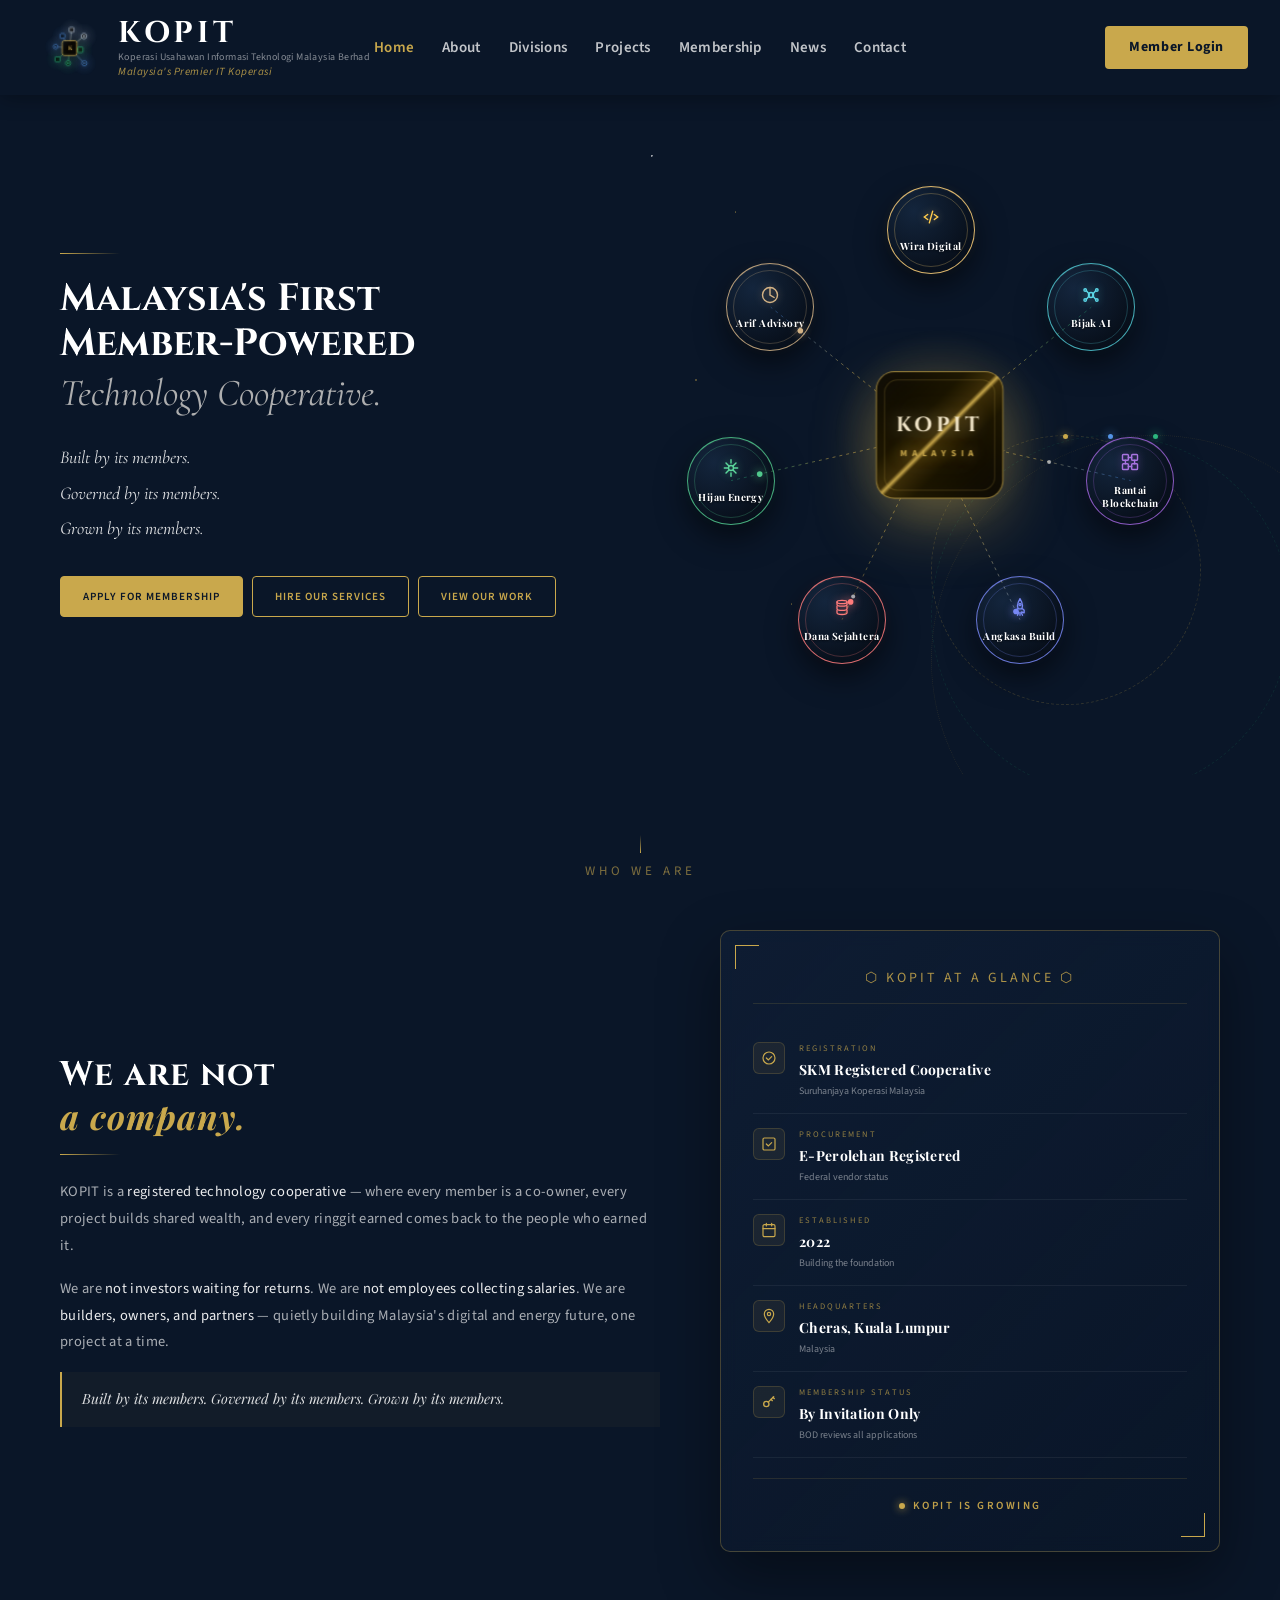
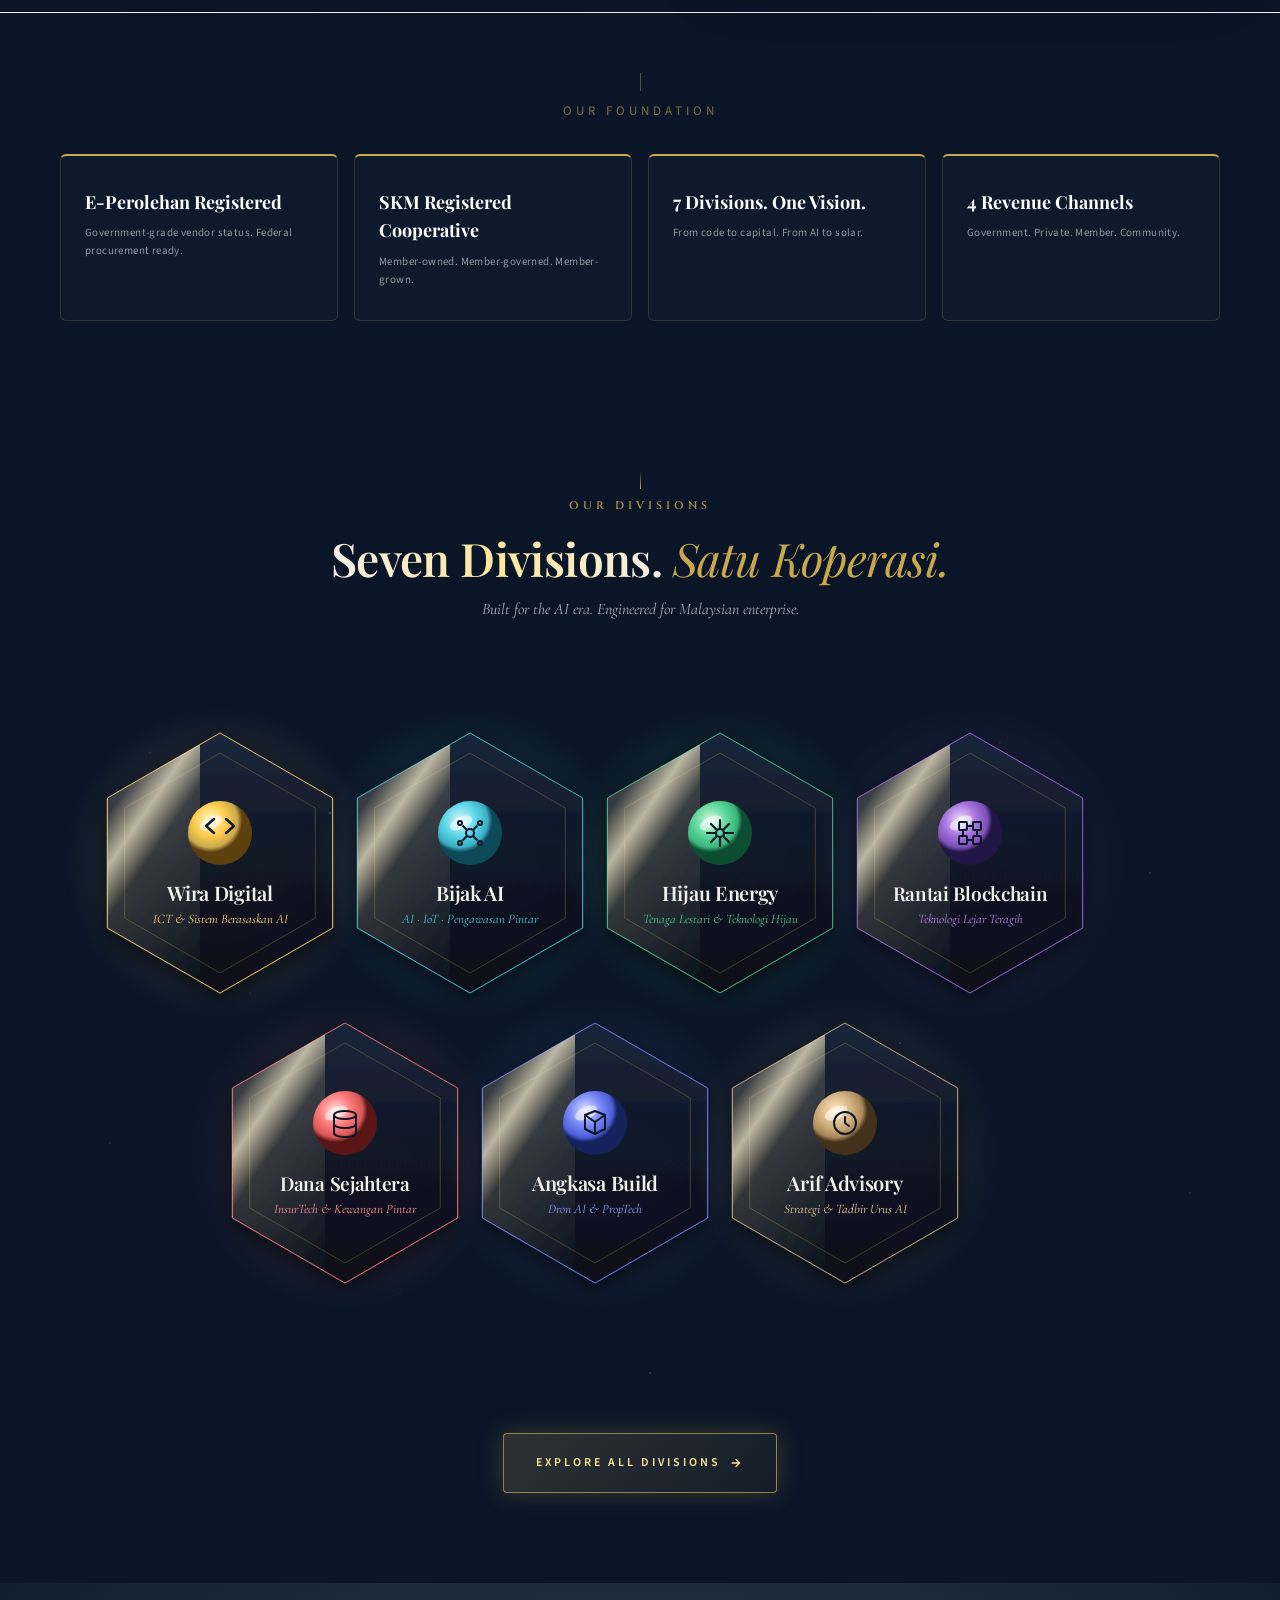
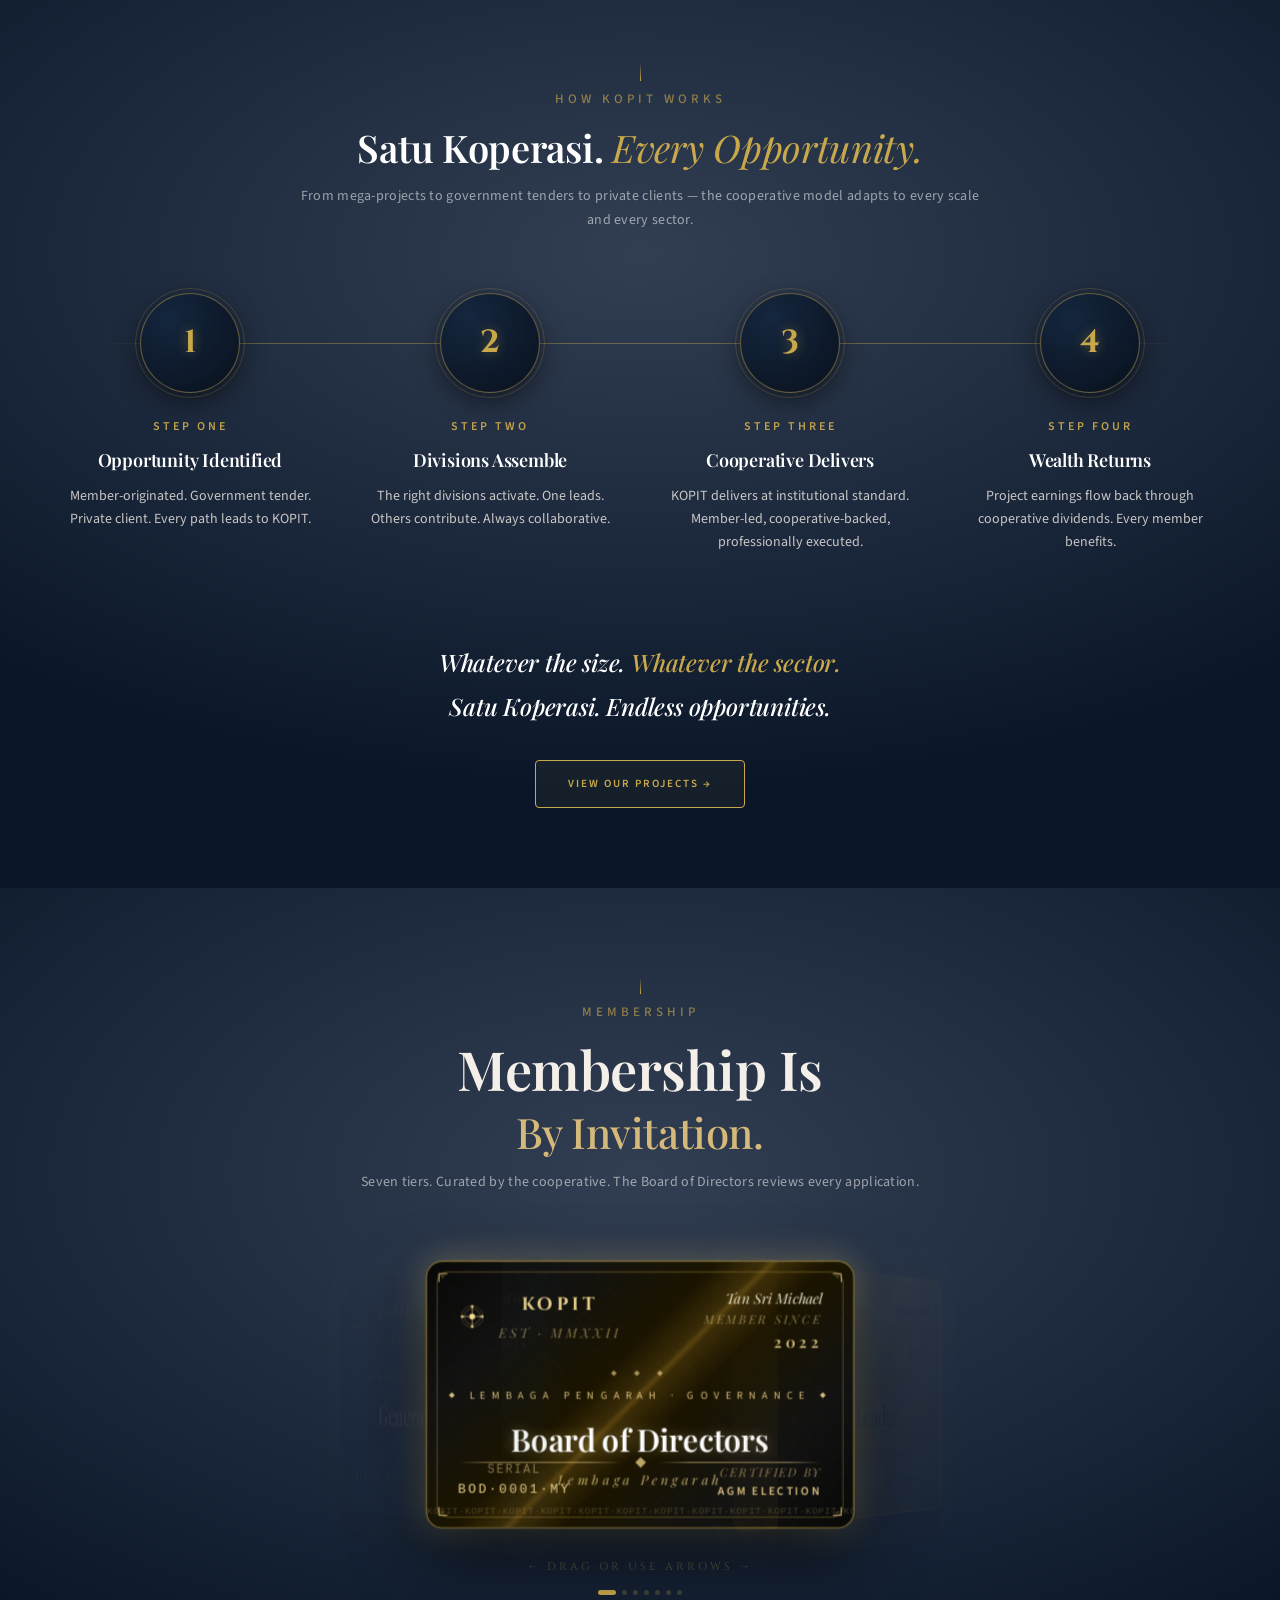
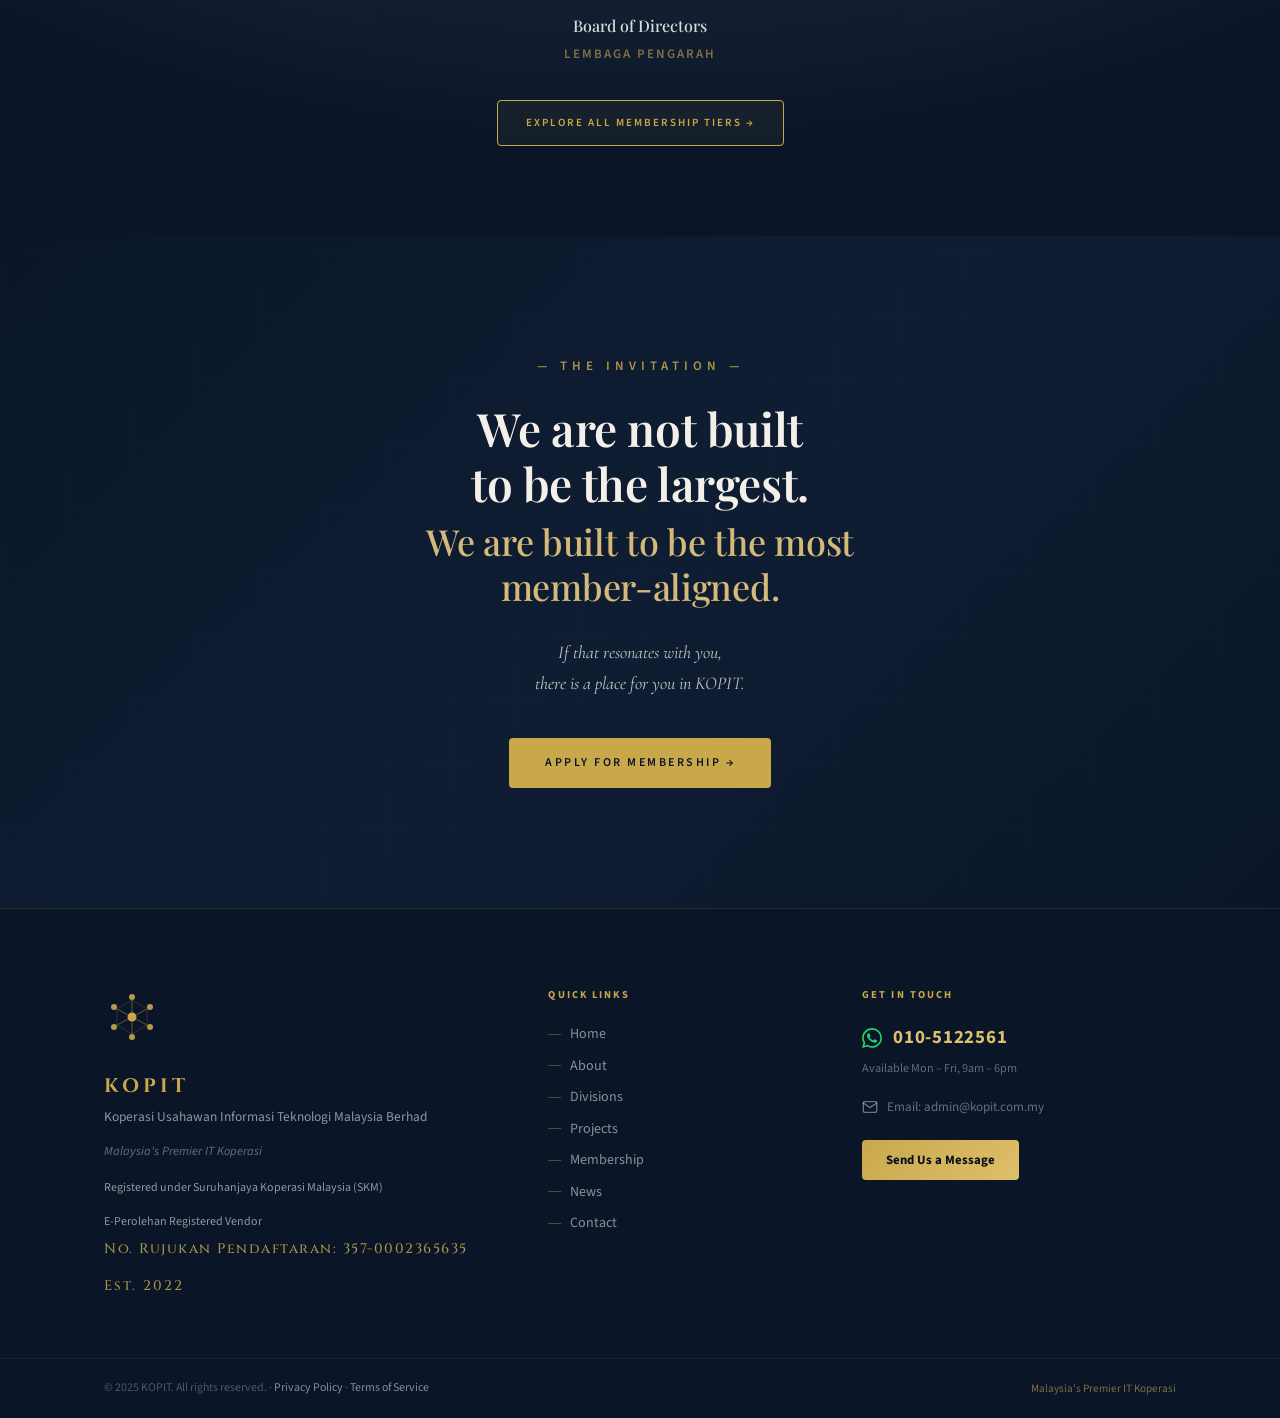
==== commit 784213f5: "Home page hero: fix mobile by showing only the KOPIT hub instead of full constellation The .scene el" ====
--- a/index.html
+++ b/index.html
@@ -185,7 +185,7 @@
 /* ══════════════════════════════════════════
    7. HERO
 ══════════════════════════════════════════ */
-.hero-section{background:var(--navy);padding-top:var(--nav-h);overflow:hidden;}
+.hero-section{background:var(--navy);padding-top:var(--nav-h);overflow-x:hidden;}
 .hero{
   display:grid;grid-template-columns:1fr 1.05fr;
   gap:30px;align-items:center;
@@ -645,12 +645,28 @@
 }
 /* Tablet — hero collapses, identity strip tightens */
 @media(max-width:900px){
-  .hero{grid-template-columns:1fr;gap:8px;padding:32px 22px 24px;min-height:auto;}
+  .hero{grid-template-columns:1fr;gap:18px;padding:32px 22px 28px;min-height:auto;align-items:start;}
   .hero h1{font-size:2.2rem;line-height:1.18;}
   .hero-sub{font-size:16px;line-height:1.7;margin-top:18px;}
-  /* Shrink the constellation visual to fit. transform: scale + negative margins
-     so the 560x560 box takes ~310x310 of layout space on tablet */
-  .scene{transform:scale(0.55);margin:-128px auto -120px;}
+  /* On mobile, the 560x560 constellation can't fit. Replace it with the central KOPIT hub
+     as a clean static logo block — preserves brand identity, removes the layout problem. */
+  .scene{
+    width:100%;max-width:200px;height:200px;
+    margin:14px auto 0;
+    display:flex;align-items:center;justify-content:center;
+    transform:none;perspective:none;
+  }
+  .scene .stars,
+  .scene .ring,
+  .scene .connections,
+  .scene #constNodesContainer{display:none;}
+  .scene .hub{
+    position:relative;left:auto;top:auto;
+    width:110px;height:110px;
+    transform:none;animation:none;transform-style:flat;
+  }
+  .scene .hub-glow-outer{inset:-22px;}
+  .scene .hub-glow-inner{inset:-8px;}
   .identity-strip-inner{padding:0 22px;}
 }
 @media(max-width:768px){
@@ -673,10 +689,9 @@
   .divs-grid,.proj-grid{grid-template-columns:1fr}
   .footer-grid{grid-template-columns:1fr;gap:36px}
   .footer-bar-inner{flex-direction:column;align-items:flex-start;gap:5px}
-  /* Hero buttons stack full-width on phones */
+  /* Hero buttons stack but hug their content (not full-width) — feels deliberate, not form-like */
   .hero h1{font-size:1.85rem;}
-  .hero-btns{flex-direction:column;align-items:stretch;gap:10px;width:100%;}
-  .hero-btns a{text-align:center;width:100%;}
+  .hero-btns{flex-direction:column;align-items:flex-start;gap:10px;}
   /* Tighter vertical padding for content sections */
   .memb-teaser-sec{padding:60px 16px;}
   .how-sec{padding:60px 22px;}
@@ -684,10 +699,11 @@
   .footer-main{padding:56px 0 44px}
 }
 @media(max-width:480px){
-  .hero{padding:24px 18px 16px;}
+  .hero{padding:24px 18px 20px;}
   .hero h1{font-size:1.65rem;}
-  /* Further shrink constellation on small phones */
-  .scene{transform:scale(0.46);margin:-150px auto -155px;}
+  /* Smaller KOPIT hub on small phones */
+  .scene{max-width:170px;height:170px;margin:10px auto 0;}
+  .scene .hub{width:92px;height:92px;}
 }
 
 /* 13. INVITATION MANIFESTO */
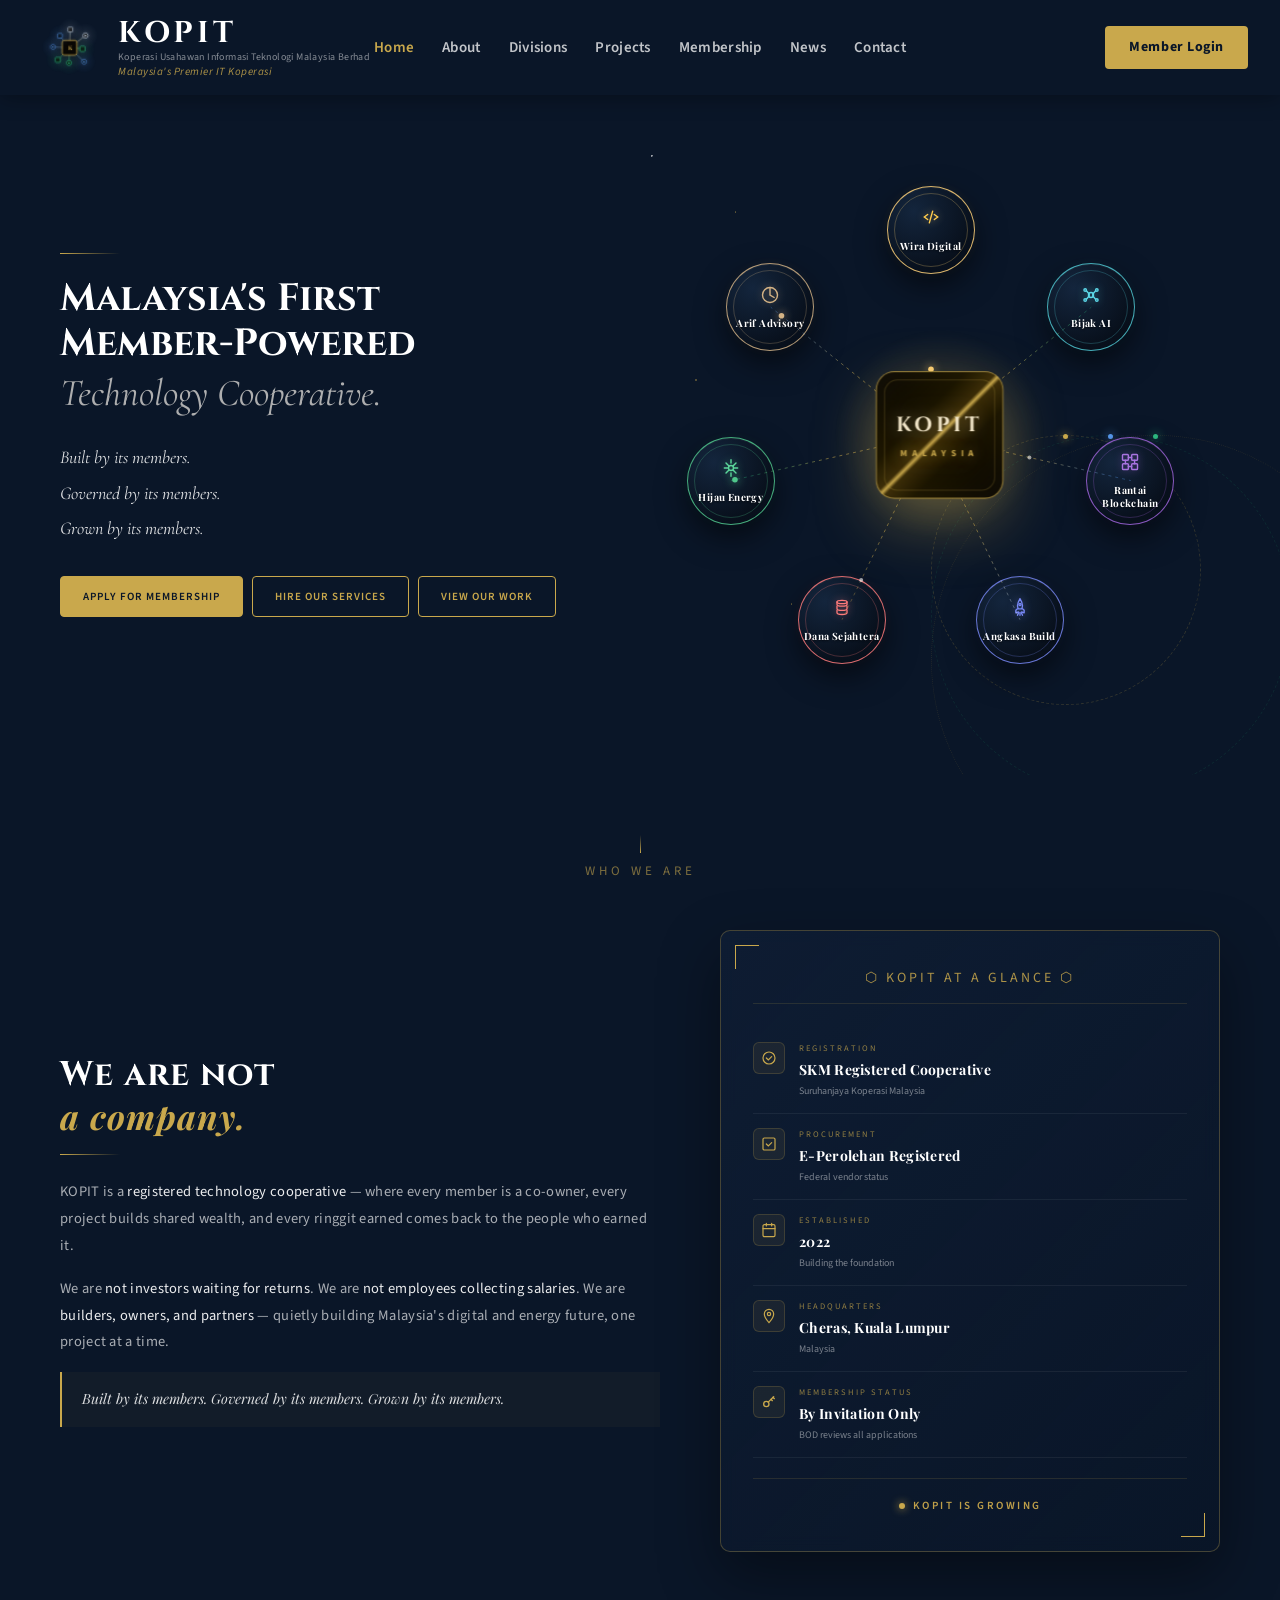
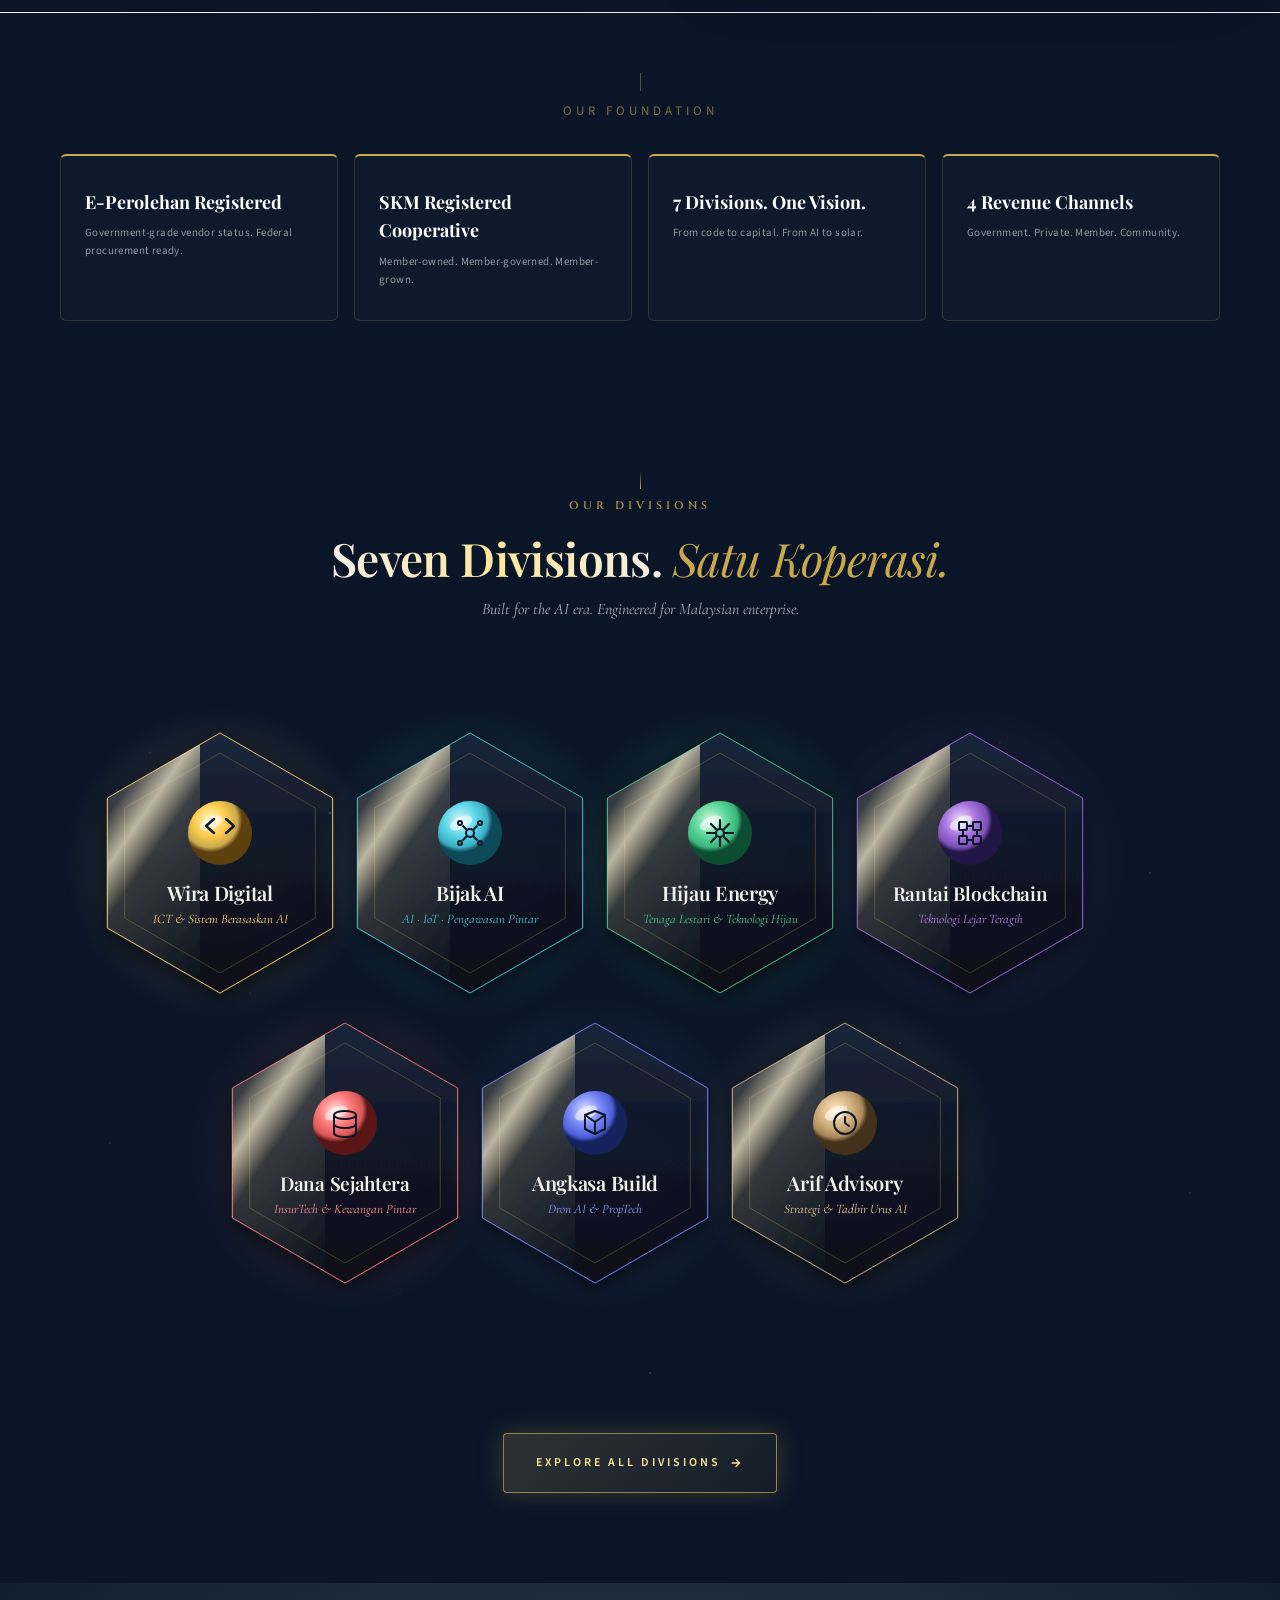
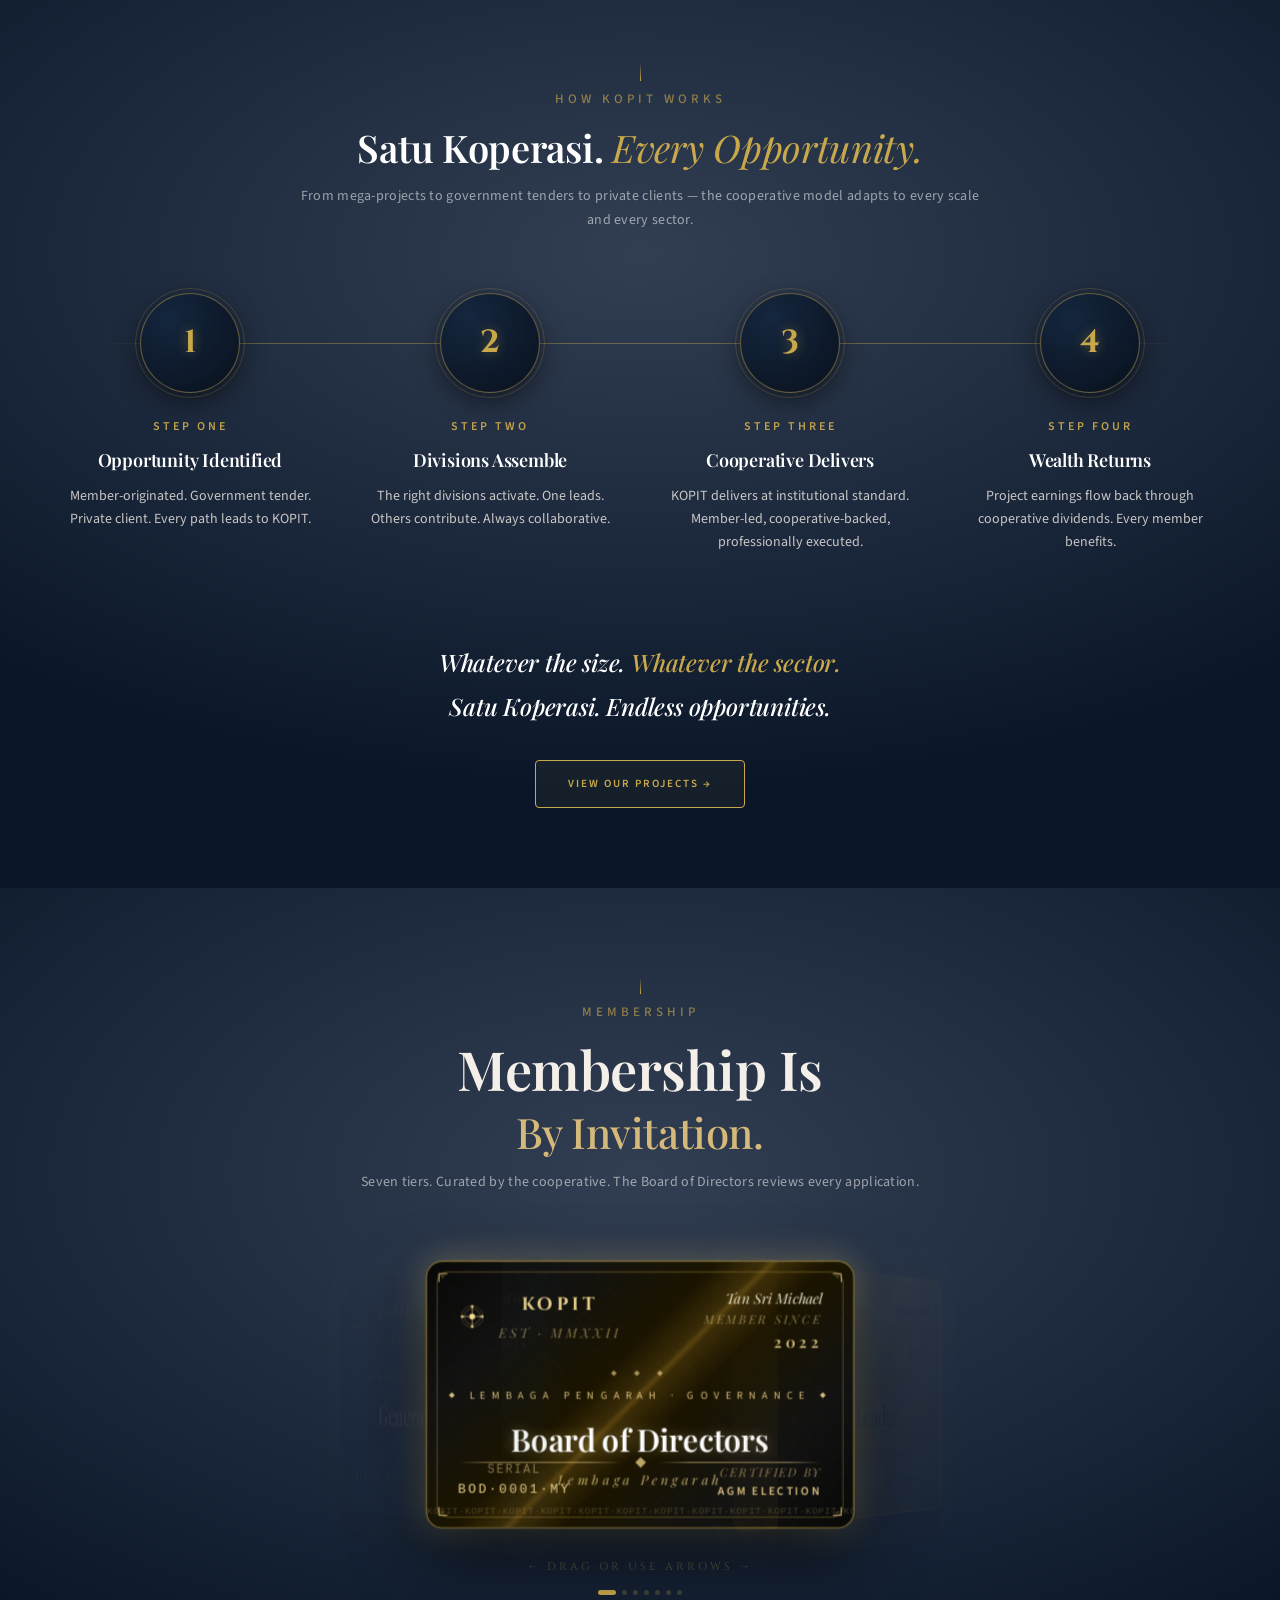
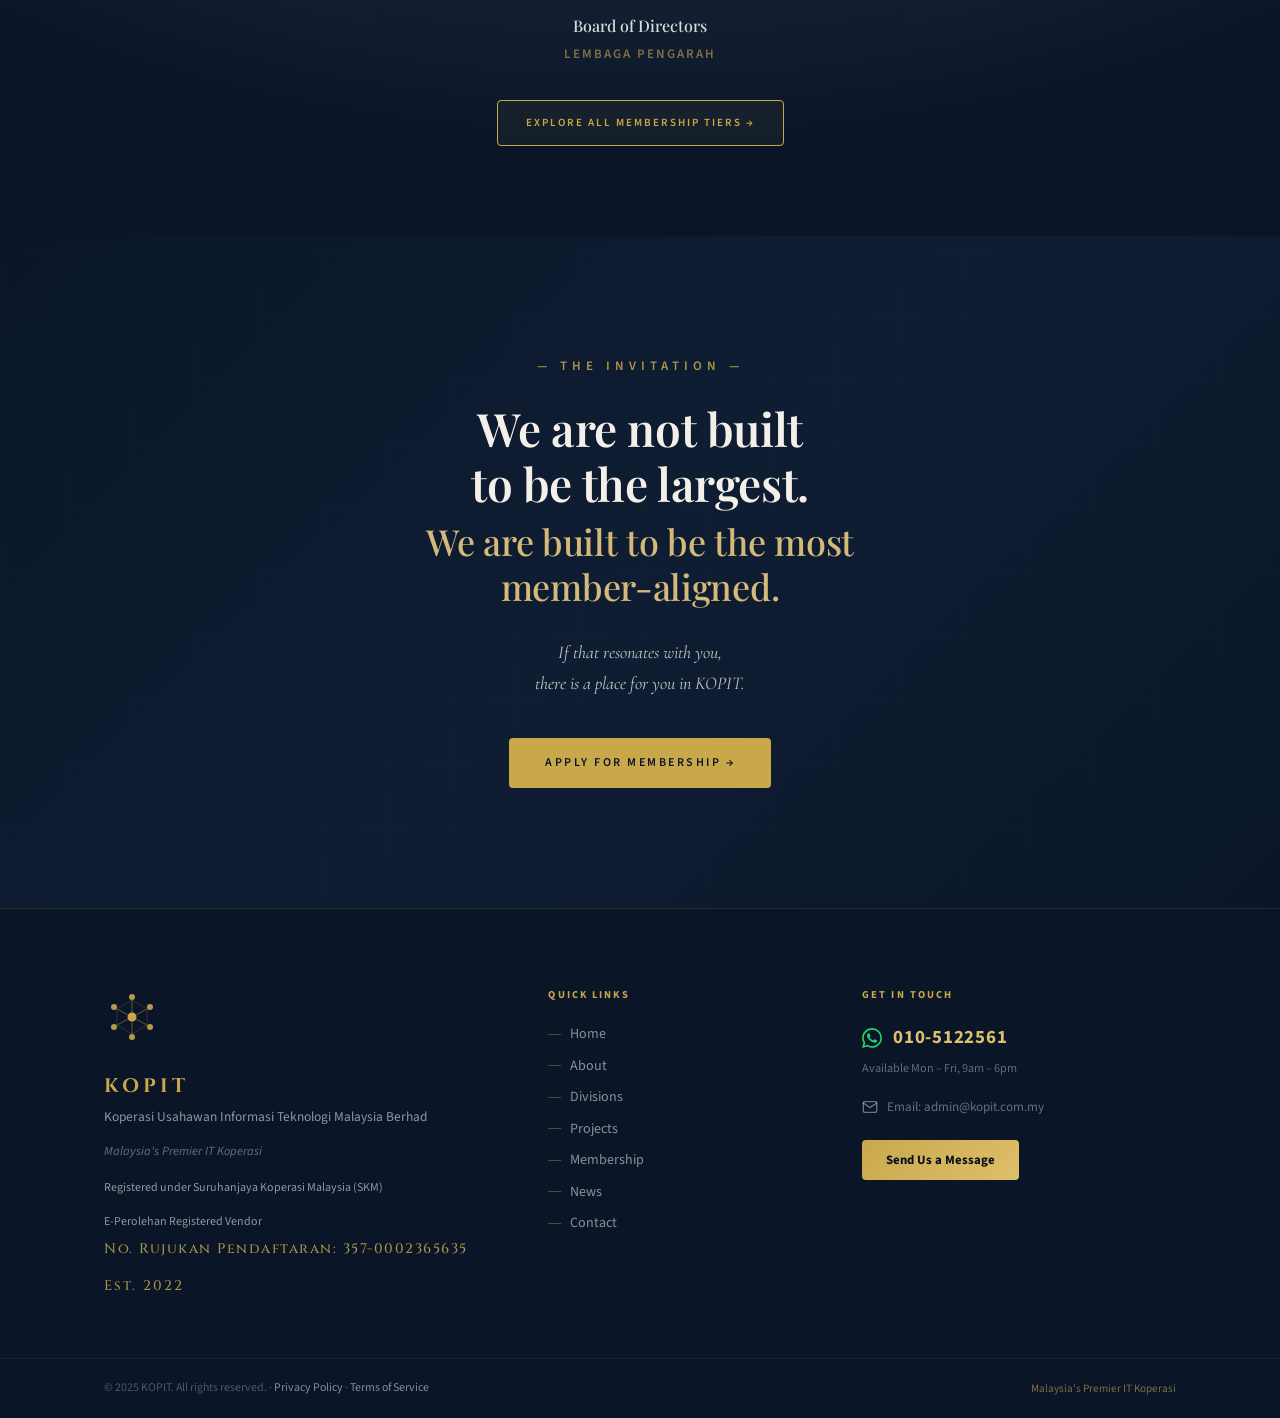
==== commit eb4aeead: "Home page mobile: full creative pass — hide hero constellation, compress footer, 2x2 identity strip," ====
--- a/index.html
+++ b/index.html
@@ -302,7 +302,6 @@
   color:rgba(255,255,255,0.55);letter-spacing:0.4px;line-height:1.6;
 }
 @media(max-width:900px){.identity-grid{grid-template-columns:repeat(2,1fr);}}
-@media(max-width:540px){.identity-grid{grid-template-columns:1fr;}}
 
 /* ══════════════════════════════════════════
    9. WHO WE ARE — MANIFESTO
@@ -643,30 +642,16 @@
   .divs-grid,.proj-grid{grid-template-columns:1fr 1fr}
   .nl{padding:6px 9px;font-size:.76rem}
 }
-/* Tablet — hero collapses, identity strip tightens */
+/* Tablet + mobile — hero collapses to text-only, section paddings tighten */
 @media(max-width:900px){
-  .hero{grid-template-columns:1fr;gap:18px;padding:32px 22px 28px;min-height:auto;align-items:start;}
-  .hero h1{font-size:2.2rem;line-height:1.18;}
-  .hero-sub{font-size:16px;line-height:1.7;margin-top:18px;}
-  /* On mobile, the 560x560 constellation can't fit. Replace it with the central KOPIT hub
-     as a clean static logo block — preserves brand identity, removes the layout problem. */
-  .scene{
-    width:100%;max-width:200px;height:200px;
-    margin:14px auto 0;
-    display:flex;align-items:center;justify-content:center;
-    transform:none;perspective:none;
-  }
-  .scene .stars,
-  .scene .ring,
-  .scene .connections,
-  .scene #constNodesContainer{display:none;}
-  .scene .hub{
-    position:relative;left:auto;top:auto;
-    width:110px;height:110px;
-    transform:none;animation:none;transform-style:flat;
-  }
-  .scene .hub-glow-outer{inset:-22px;}
-  .scene .hub-glow-inner{inset:-8px;}
+  /* HERO — text-only, constellation hidden entirely */
+  .hero{grid-template-columns:1fr;gap:22px;padding:36px 22px 44px;min-height:auto;align-items:start;}
+  .hero h1{font-size:2.2rem;line-height:1.25;}
+  .hero-sub{font-size:16px;line-height:1.7;margin-top:22px;}
+  .scene{display:none;}
+  /* Section side-padding fixes — these were cramping content on phones */
+  .manifesto-inner{padding:0 22px;}
+  .hex-inner{padding:0 22px;}
   .identity-strip-inner{padding:0 22px;}
 }
 @media(max-width:768px){
@@ -687,23 +672,53 @@
   .nl{font-size:.92rem;padding:11px 14px;width:100%}
   /* Section grids collapse */
   .divs-grid,.proj-grid{grid-template-columns:1fr}
-  .footer-grid{grid-template-columns:1fr;gap:36px}
-  .footer-bar-inner{flex-direction:column;align-items:flex-start;gap:5px}
-  /* Hero buttons stack but hug their content (not full-width) — feels deliberate, not form-like */
+  /* HERO — buttons stack with bigger tap targets, content-hugged */
   .hero h1{font-size:1.85rem;}
   .hero-btns{flex-direction:column;align-items:flex-start;gap:10px;}
+  .btn-hero-gold,.btn-hero-outline{padding:14px 26px;font-size:12px;}
+  /* IDENTITY STRIP — tighter 2x2 cards on mobile (kept visible, just compressed) */
+  .ibox{padding:20px 14px;}
+  .ibox-title{font-size:15px;}
+  .ibox-sub{font-size:10.5px;line-height:1.5;}
   /* Tighter vertical padding for content sections */
   .memb-teaser-sec{padding:60px 16px;}
   .how-sec{padding:60px 22px;}
   .proj-sec,.section,.hex-sec{padding:60px 0;}
-  .footer-main{padding:56px 0 44px}
+  /* FOOTER COMPRESSION — was 850px tall on mobile, target ~480px */
+  .footer-main{padding:48px 0 36px;}
+  .footer-grid{grid-template-columns:1fr;gap:32px;}
+  .f-svg-wrap{margin-bottom:12px;}
+  .f-svg-wrap svg{width:42px;height:42px;}
+  .f-logo-name{font-size:1.05rem;letter-spacing:3.5px;}
+  .f-tagline{font-size:.78rem;margin-bottom:10px;line-height:1.55;}
+  .f-premier{margin-bottom:12px;font-size:.74rem;}
+  .footer-credentials{margin-top:10px!important;font-size:11px!important;line-height:1.55!important;}
+  .footer-credentials > div{margin-bottom:8px!important;}
+  .footer-credentials > div:last-child{margin-bottom:0!important;}
+  /* Quick Links rendered as 2-col grid (4+3) instead of 7 stacked items */
+  .f-head{margin-bottom:14px;font-size:.62rem;}
+  .f-nav-list{display:grid;grid-template-columns:1fr 1fr;gap:10px 18px;}
+  .f-nav-list li a{padding:4px 0;font-size:.84rem;}
+  /* Contact section tighter */
+  .f-wa{font-size:1.06rem;margin-bottom:4px;}
+  .f-hours{font-size:.7rem;margin-bottom:14px;}
+  .f-email{margin-bottom:16px;}
+  .f-email span{font-size:.78rem!important;}
+  .f-contact-btn{padding:11px 22px;font-size:.76rem;}
+  /* Footer bottom bar tighter */
+  .footer-bar{padding:14px 0;}
+  .footer-bar-inner{flex-direction:column;align-items:flex-start;gap:5px;}
+  .footer-bar-inner p{font-size:.7rem;}
 }
 @media(max-width:480px){
-  .hero{padding:24px 18px 20px;}
+  .hero{padding:28px 18px 36px;}
   .hero h1{font-size:1.65rem;}
-  /* Smaller KOPIT hub on small phones */
-  .scene{max-width:170px;height:170px;margin:10px auto 0;}
-  .scene .hub{width:92px;height:92px;}
+  .hero-sub{font-size:15px;}
+  /* Tighter Investment Manifesto on very small phones */
+  .inv-sec{padding:60px 18px;}
+  /* Even tighter identity-strip cards on tiny screens */
+  .ibox{padding:16px 12px;}
+  .ibox-title{font-size:14px;}
 }
 
 /* 13. INVITATION MANIFESTO */
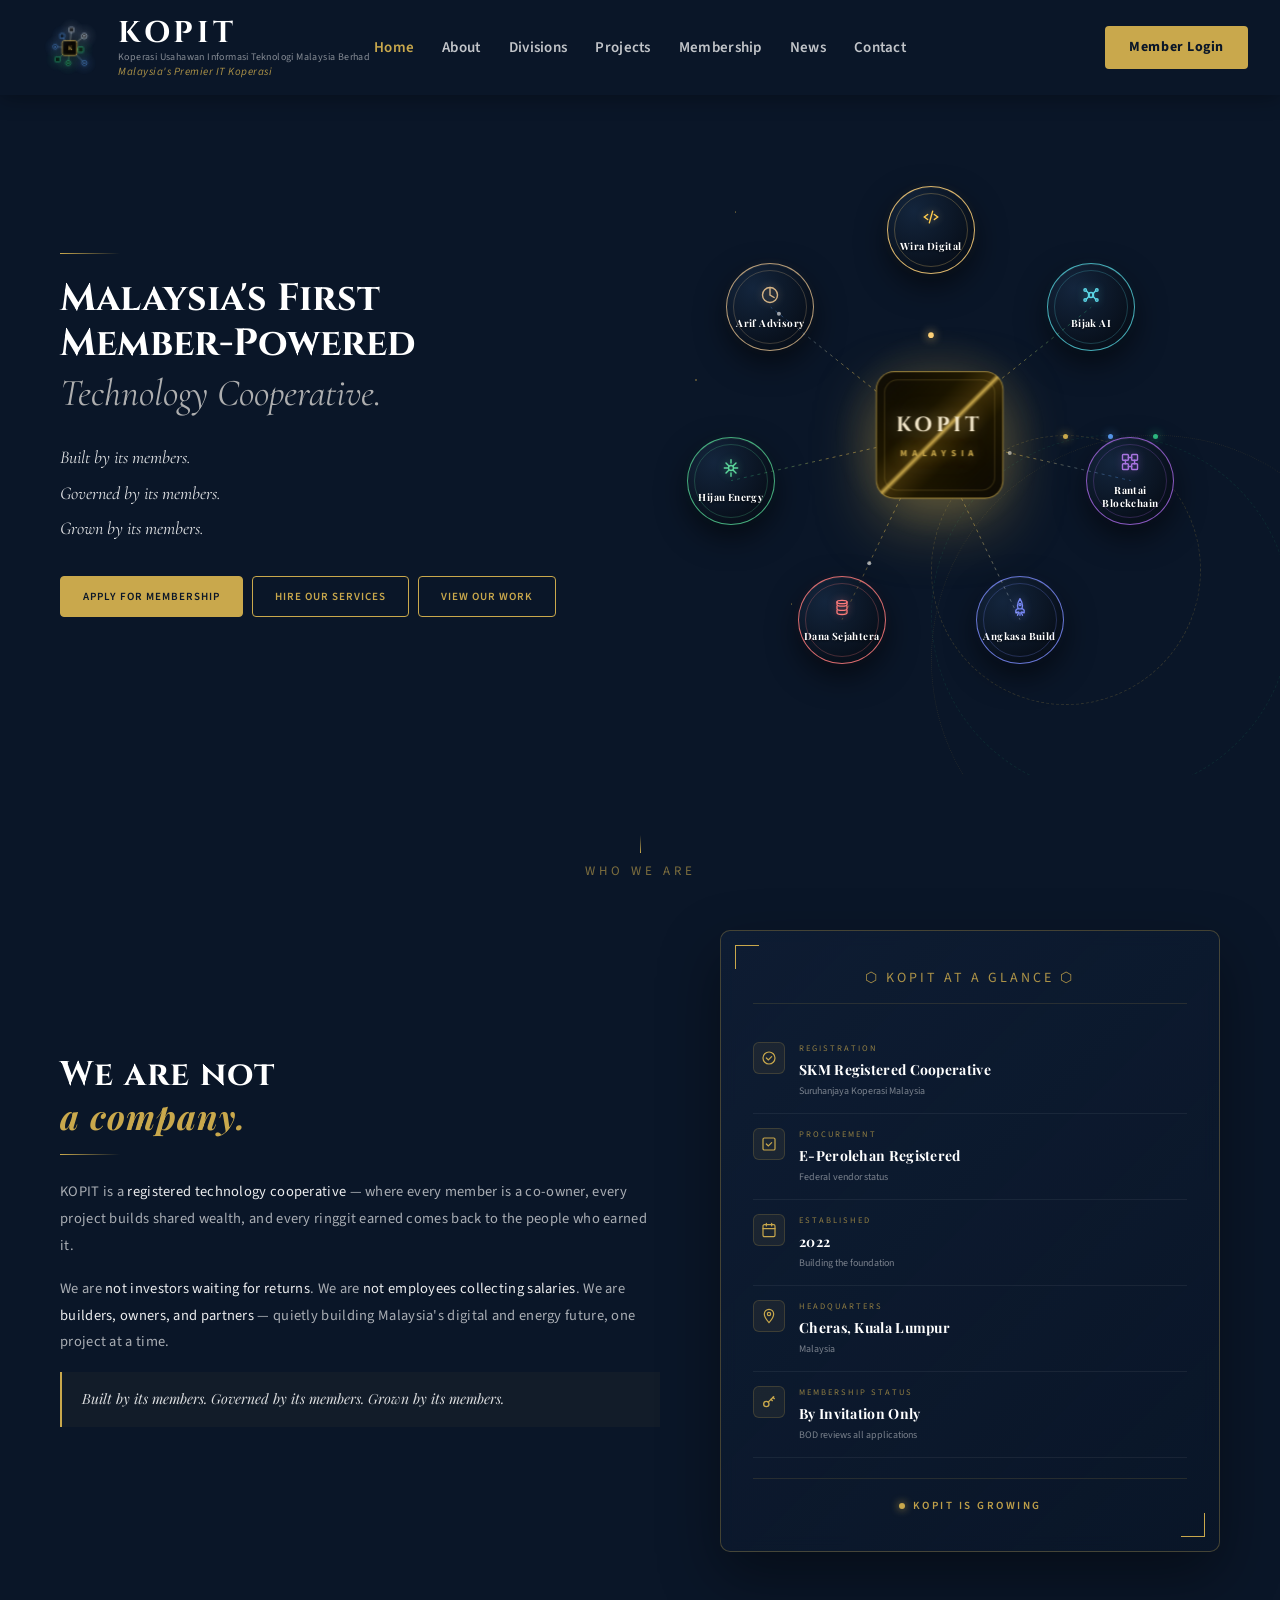
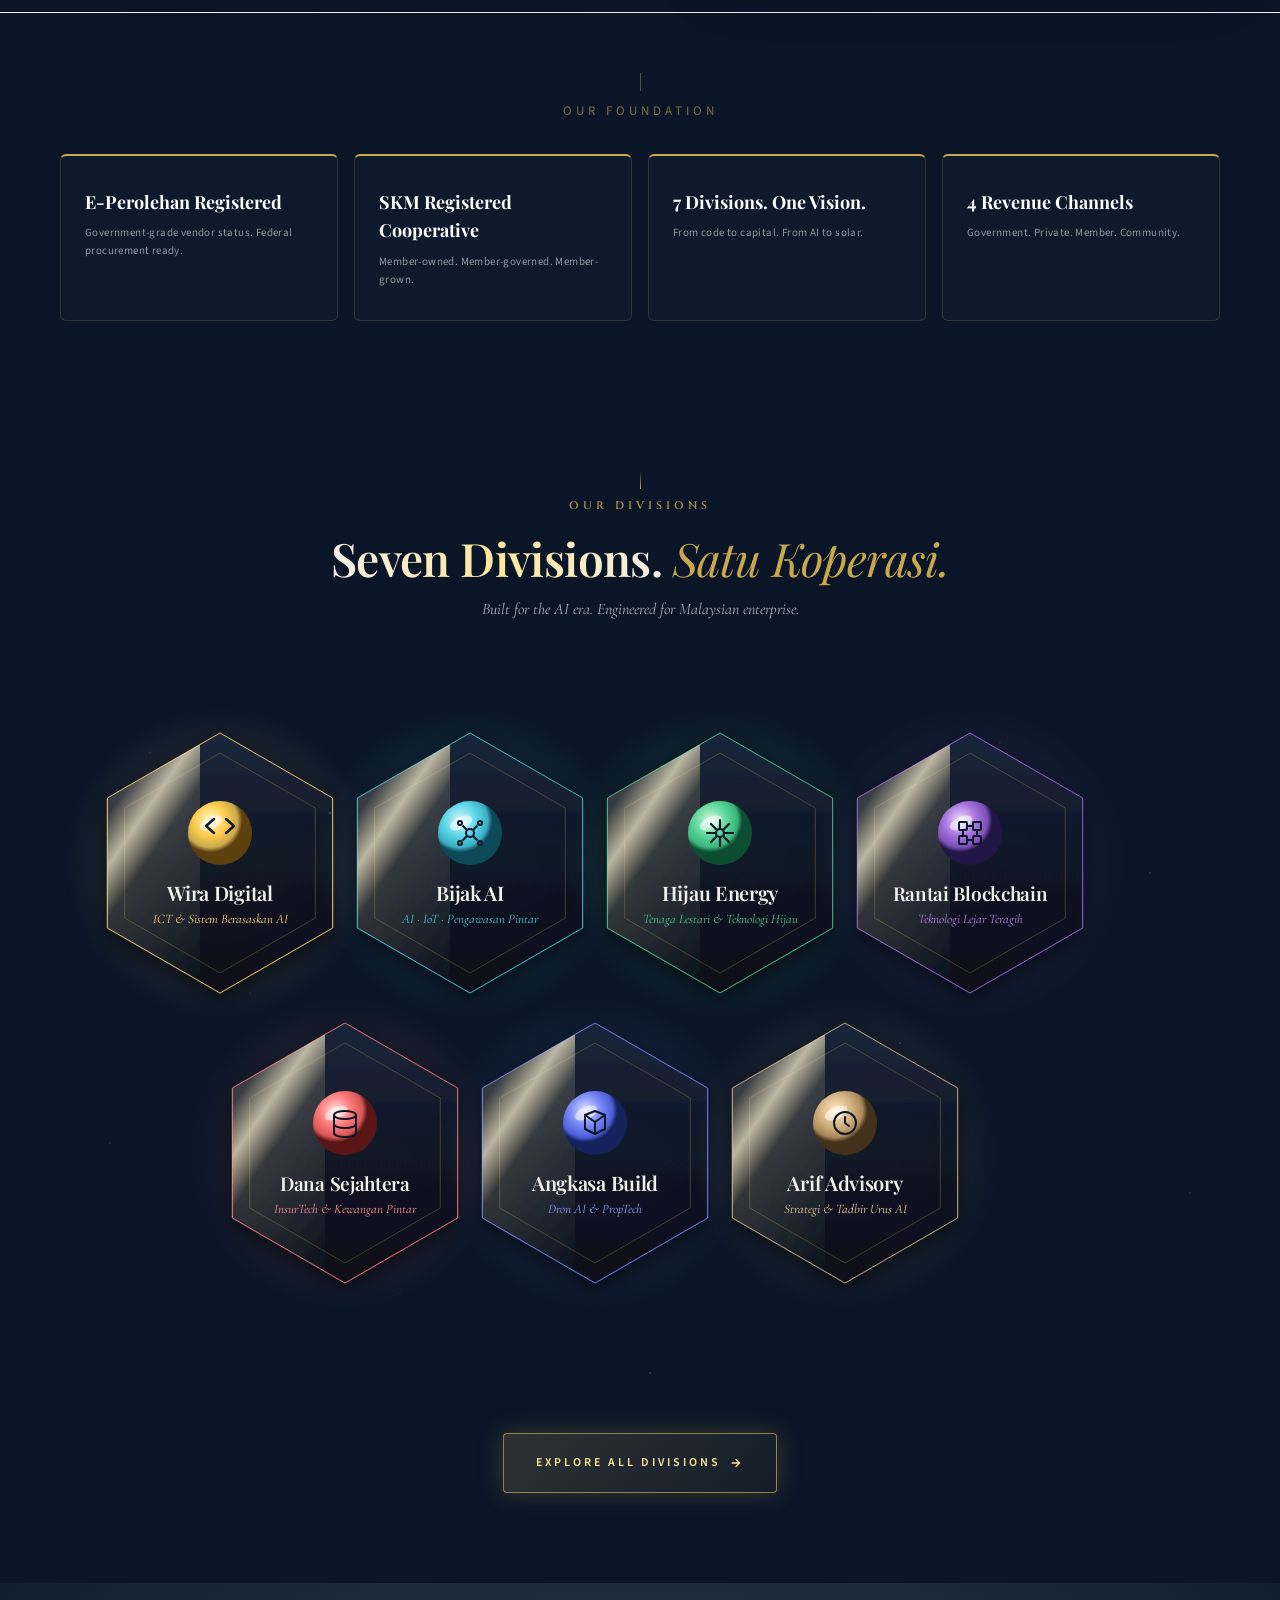
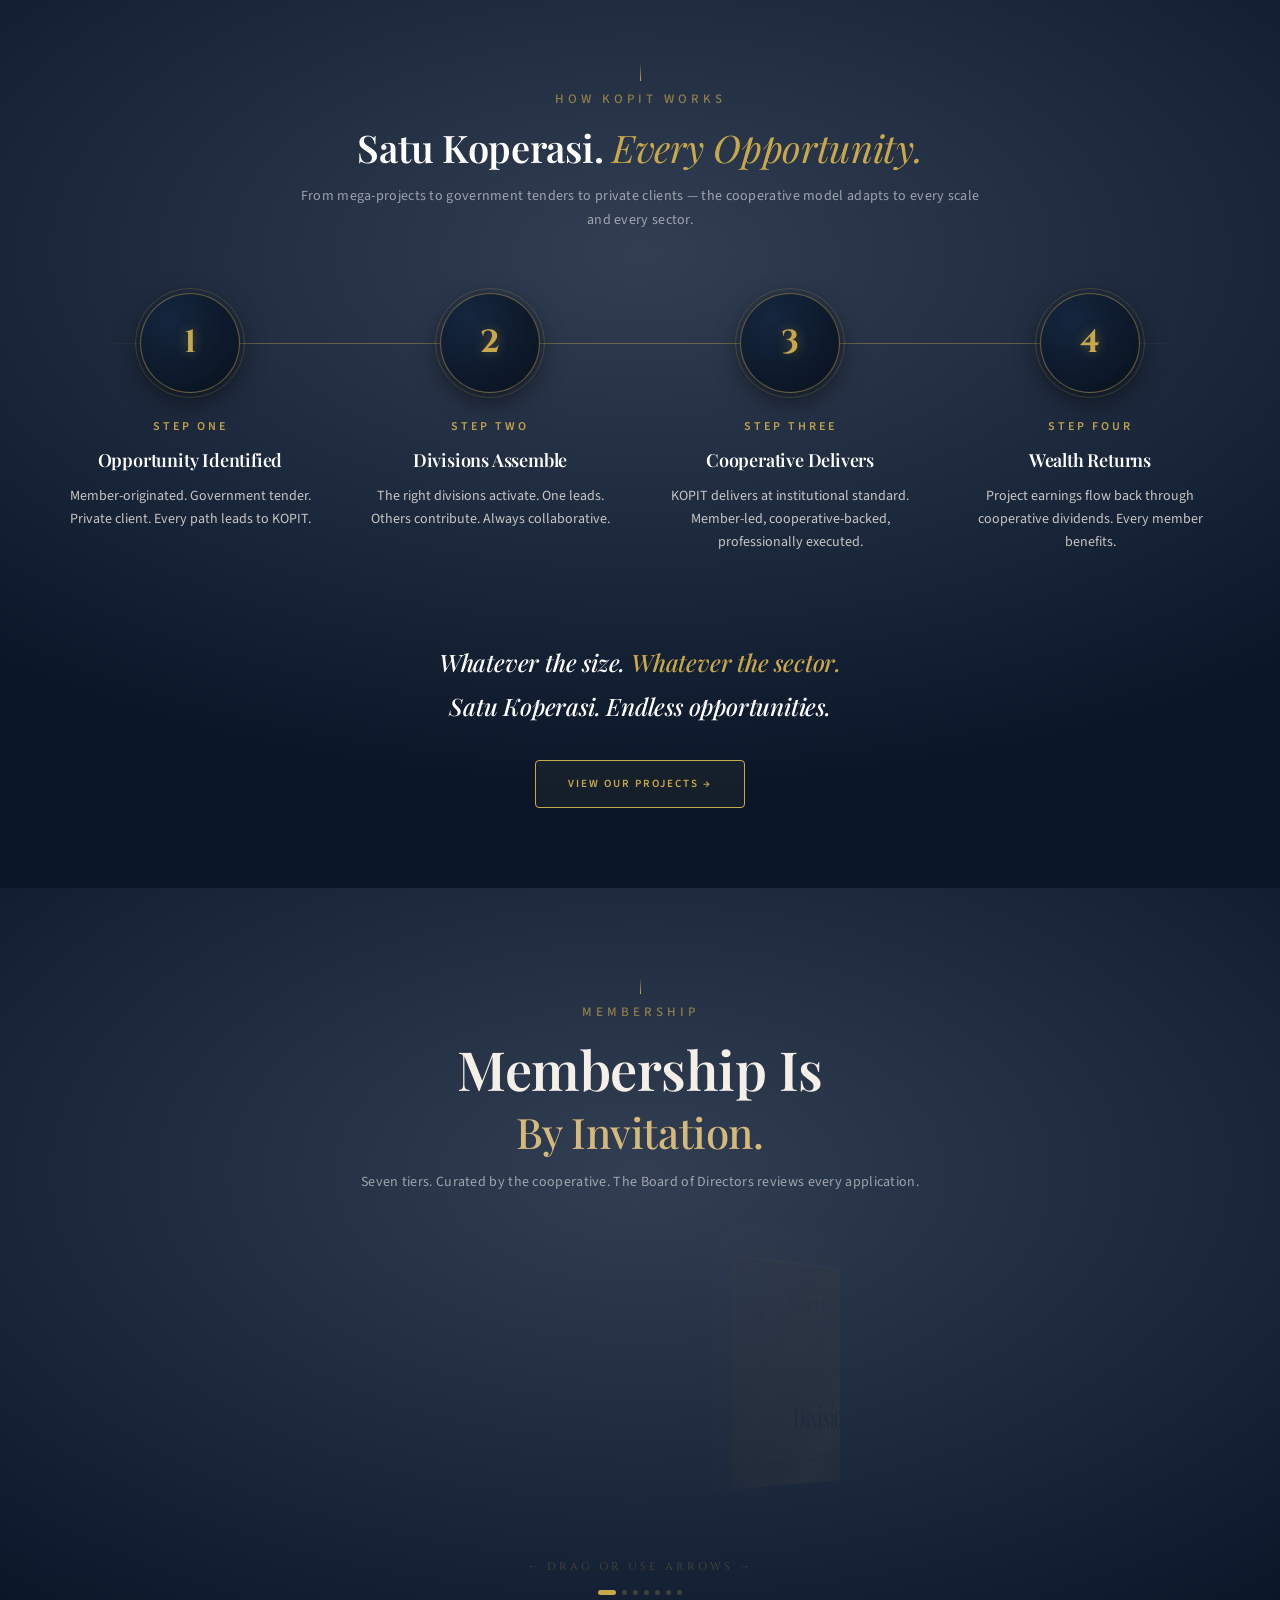
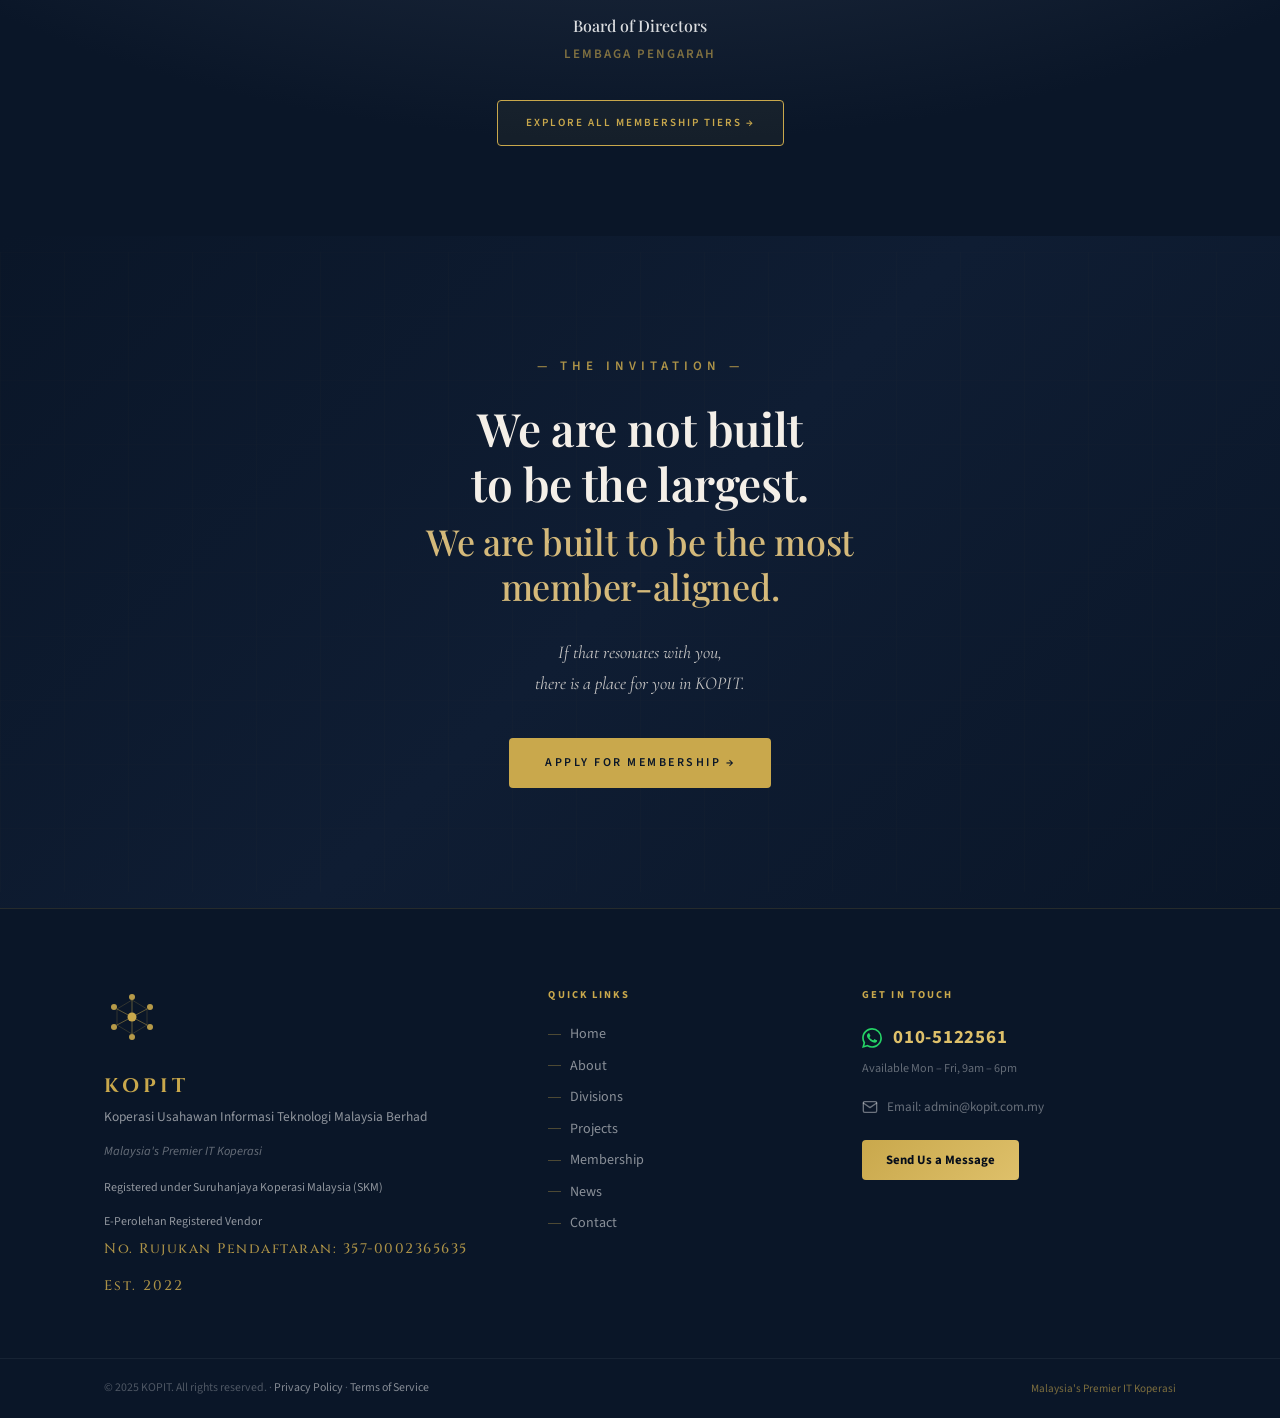
==== commit 7c477d2a: "Home page: fix mobile navbar — hamburger was pushed off-screen by long Bahasa tagline In an earlier " ====
--- a/index.html
+++ b/index.html
@@ -655,9 +655,15 @@
   .identity-strip-inner{padding:0 22px;}
 }
 @media(max-width:768px){
-  :root{--nav-h:72px}
+  :root{--nav-h:68px}
   .wrap{padding:0 22px}
-  /* Mobile nav */
+  /* Mobile nav — compact logo, hide long tagline lines so hamburger stays on-screen */
+  .lt-2,.lt-3{display:none;}
+  #kopitLogo{width:48px;height:48px;}
+  .navbar.scrolled #kopitLogo{width:42px;height:42px;}
+  .lt-1{font-size:22px;letter-spacing:3px;}
+  .navbar.scrolled .lt-1{font-size:20px;}
+  .nav-inner{padding:0 18px;}
   .hamburger{display:flex}
   .nav-cta{display:none}
   .nav-links{
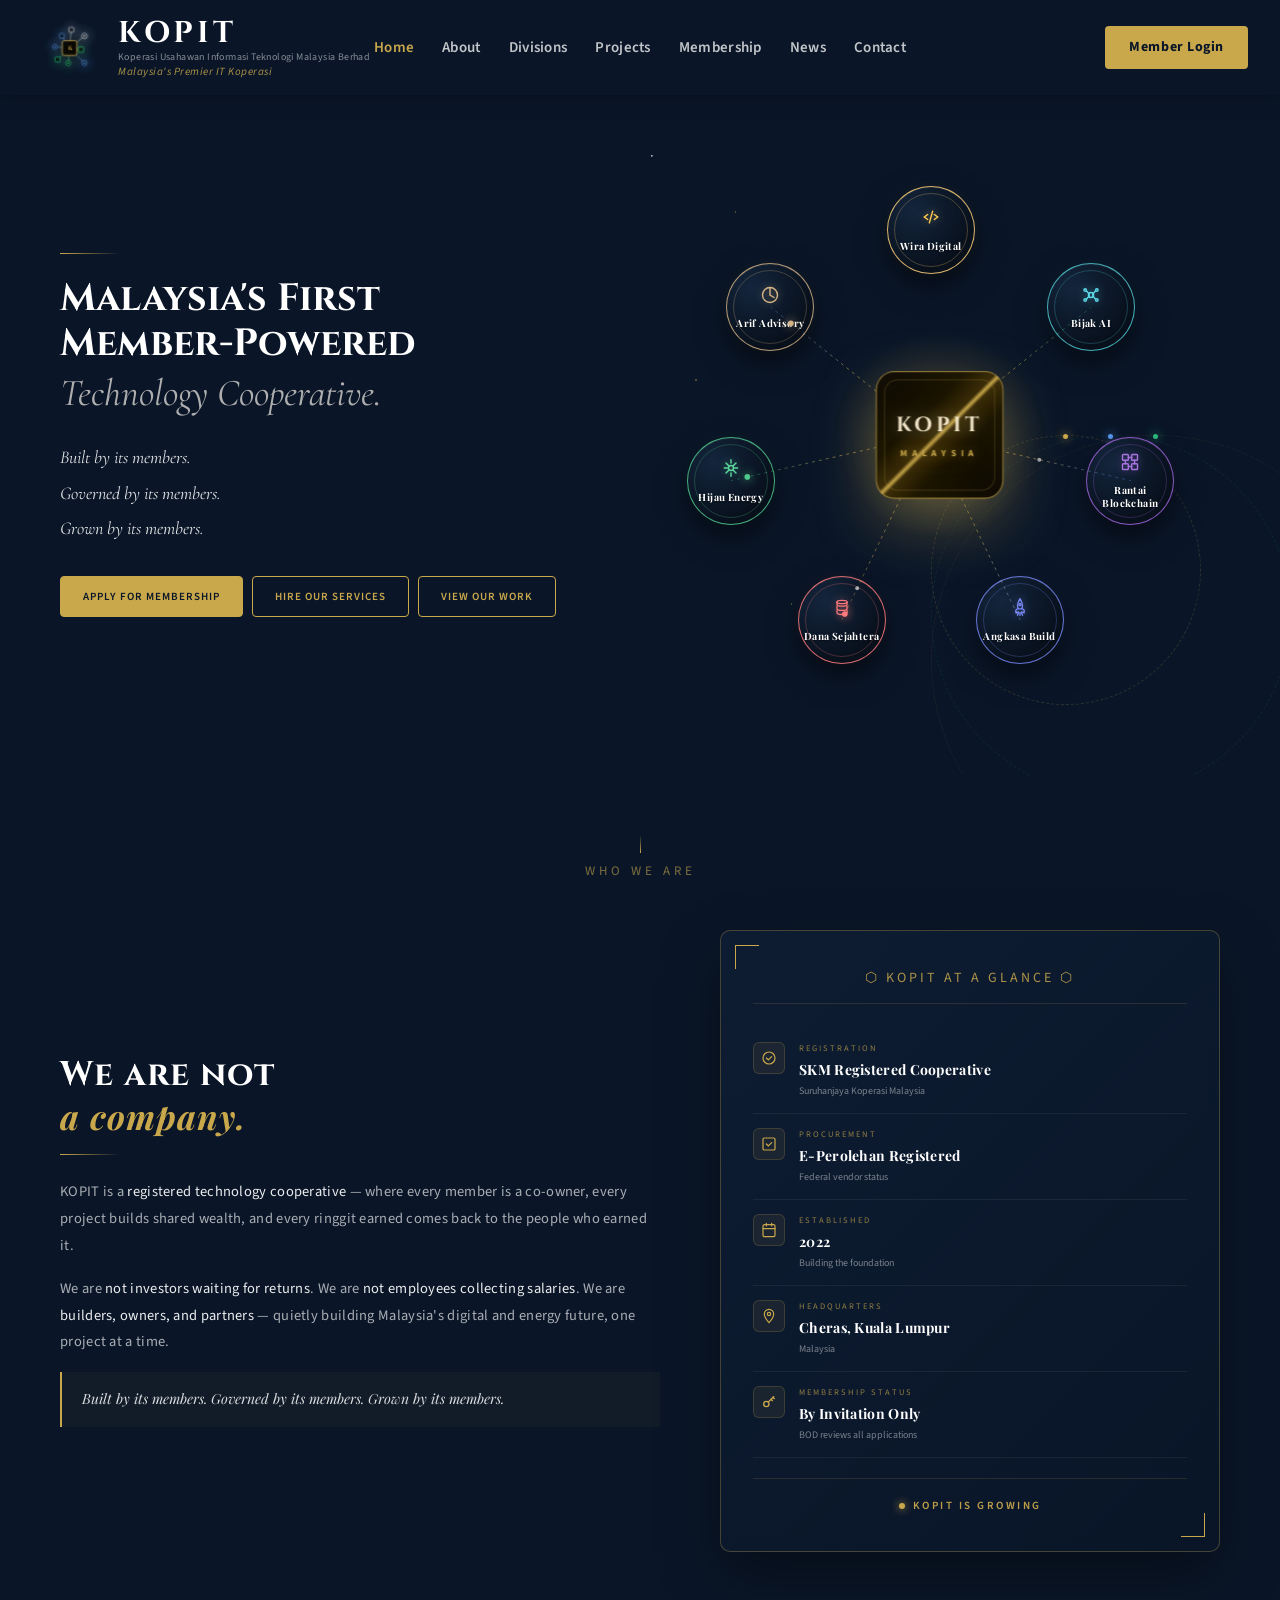
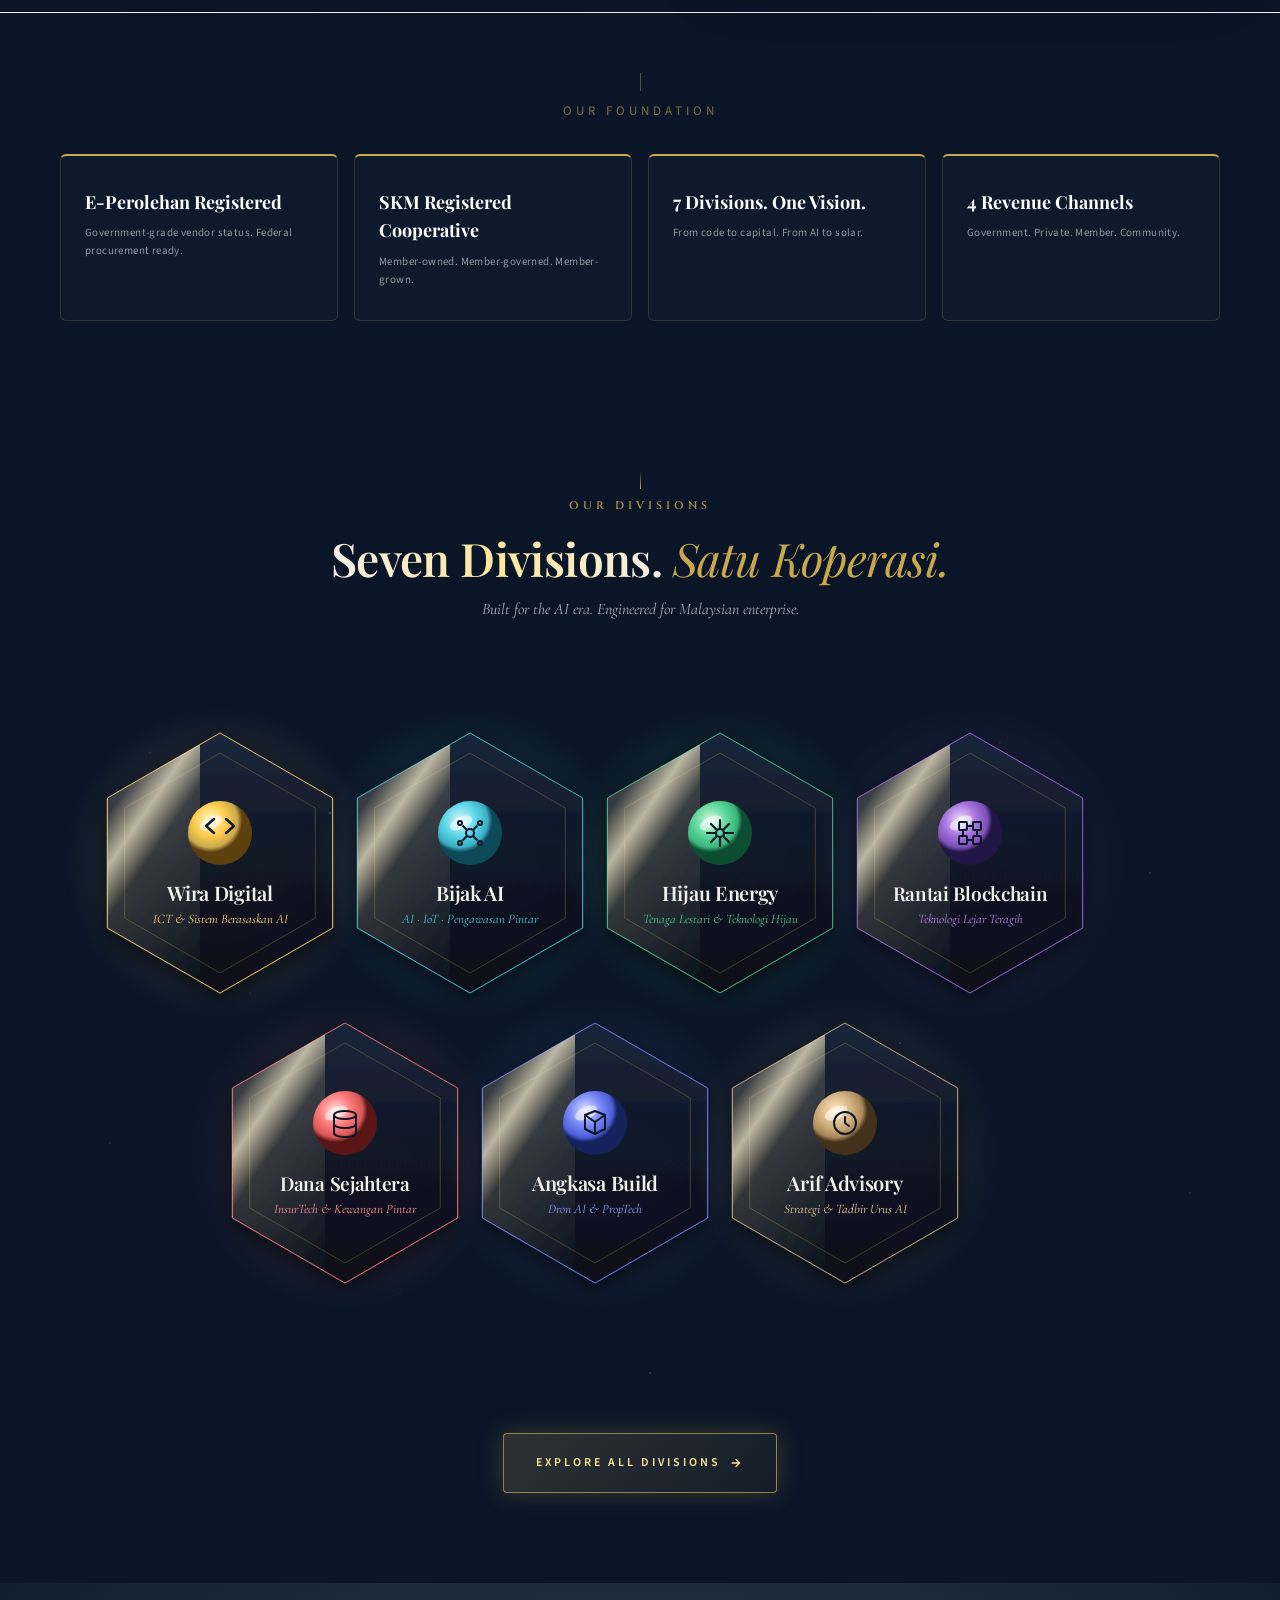
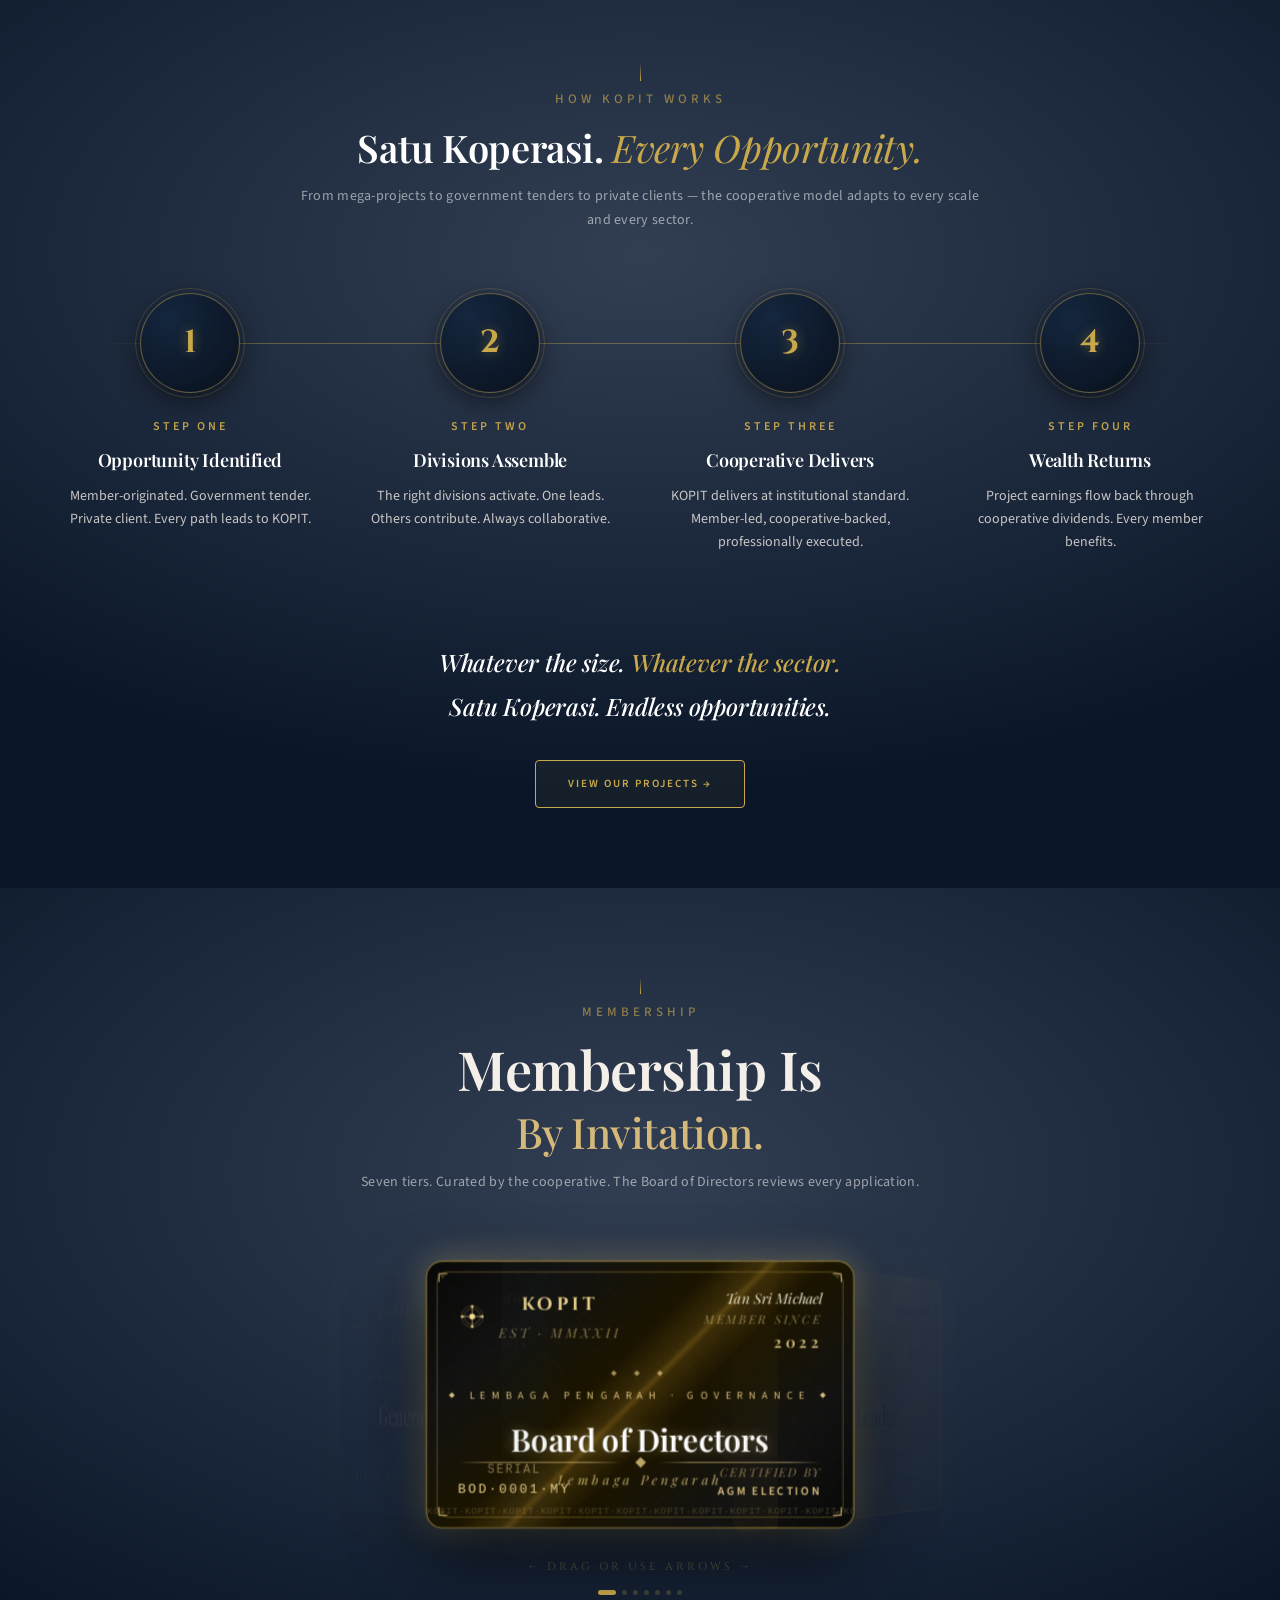
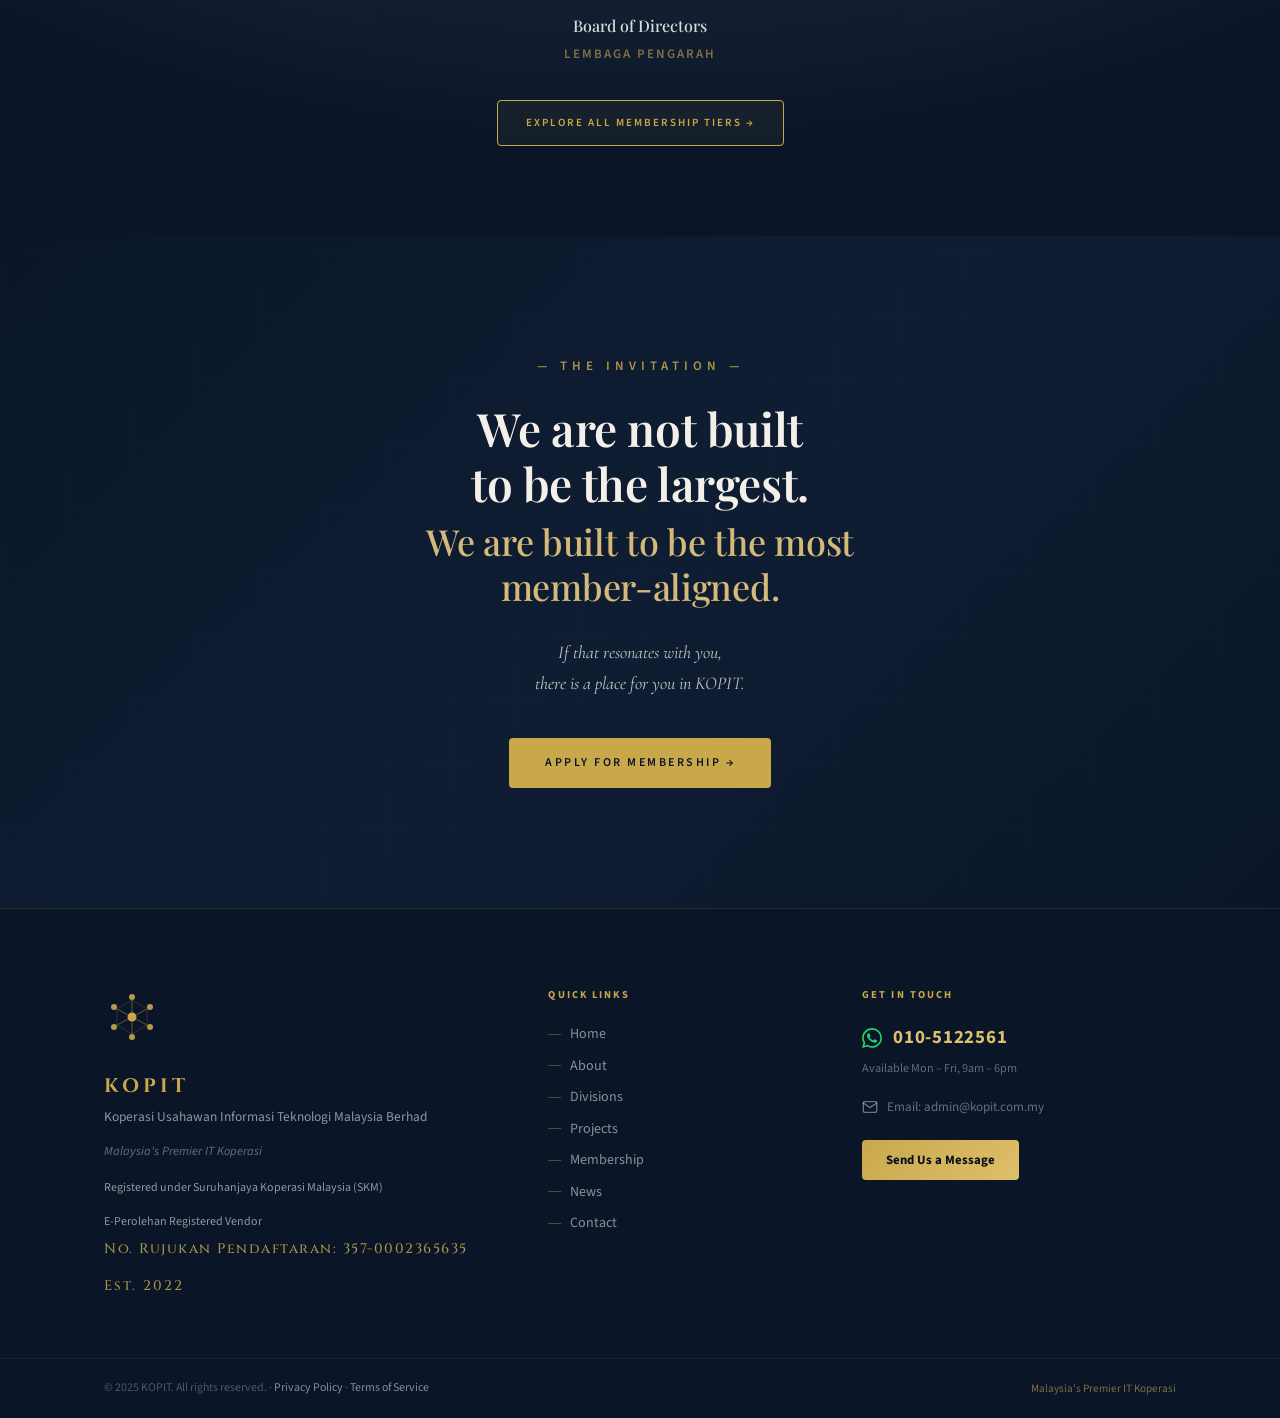
==== commit e606855a: "Home page navbar: match other-pages pattern exactly (fixes invisible menu) The previous fix over-eng" ====
--- a/index.html
+++ b/index.html
@@ -642,28 +642,12 @@
   .divs-grid,.proj-grid{grid-template-columns:1fr 1fr}
   .nl{padding:6px 9px;font-size:.76rem}
 }
-/* Tablet + mobile — hero collapses to text-only, section paddings tighten */
+/* Tablet + mobile — match news.html / about.html navbar pattern exactly */
 @media(max-width:900px){
-  /* HERO — text-only, constellation hidden entirely */
-  .hero{grid-template-columns:1fr;gap:22px;padding:36px 22px 44px;min-height:auto;align-items:start;}
-  .hero h1{font-size:2.2rem;line-height:1.25;}
-  .hero-sub{font-size:16px;line-height:1.7;margin-top:22px;}
-  .scene{display:none;}
-  /* Section side-padding fixes — these were cramping content on phones */
-  .manifesto-inner{padding:0 22px;}
-  .hex-inner{padding:0 22px;}
-  .identity-strip-inner{padding:0 22px;}
-}
-@media(max-width:768px){
-  :root{--nav-h:68px}
+  /* NAVBAR — same as every other page on the site */
+  :root{--nav-h:72px}
   .wrap{padding:0 22px}
-  /* Mobile nav — compact logo, hide long tagline lines so hamburger stays on-screen */
-  .lt-2,.lt-3{display:none;}
-  #kopitLogo{width:48px;height:48px;}
-  .navbar.scrolled #kopitLogo{width:42px;height:42px;}
-  .lt-1{font-size:22px;letter-spacing:3px;}
-  .navbar.scrolled .lt-1{font-size:20px;}
-  .nav-inner{padding:0 18px;}
+  .lt-2{display:none}
   .hamburger{display:flex}
   .nav-cta{display:none}
   .nav-links{
@@ -676,7 +660,22 @@
   }
   .nav-links.open{right:0}
   .nl{font-size:.92rem;padding:11px 14px;width:100%}
-  /* Section grids collapse */
+  /* FOOTER GRID — also matches other pages */
+  .footer-grid{grid-template-columns:1fr;gap:36px}
+  .footer-bar-inner{flex-direction:column;align-items:flex-start;gap:5px}
+  .footer-main{padding:56px 0 44px}
+  /* HERO — text-only, constellation hidden entirely (homepage-specific) */
+  .hero{grid-template-columns:1fr;gap:22px;padding:36px 22px 44px;min-height:auto;align-items:start;}
+  .hero h1{font-size:2.2rem;line-height:1.25;}
+  .hero-sub{font-size:16px;line-height:1.7;margin-top:22px;}
+  .scene{display:none;}
+  /* Section side-padding fixes (homepage-specific) */
+  .manifesto-inner{padding:0 22px;}
+  .hex-inner{padding:0 22px;}
+  .identity-strip-inner{padding:0 22px;}
+}
+@media(max-width:768px){
+  /* Section grids collapse (homepage-specific phone tightening) */
   .divs-grid,.proj-grid{grid-template-columns:1fr}
   /* HERO — buttons stack with bigger tap targets, content-hugged */
   .hero h1{font-size:1.85rem;}
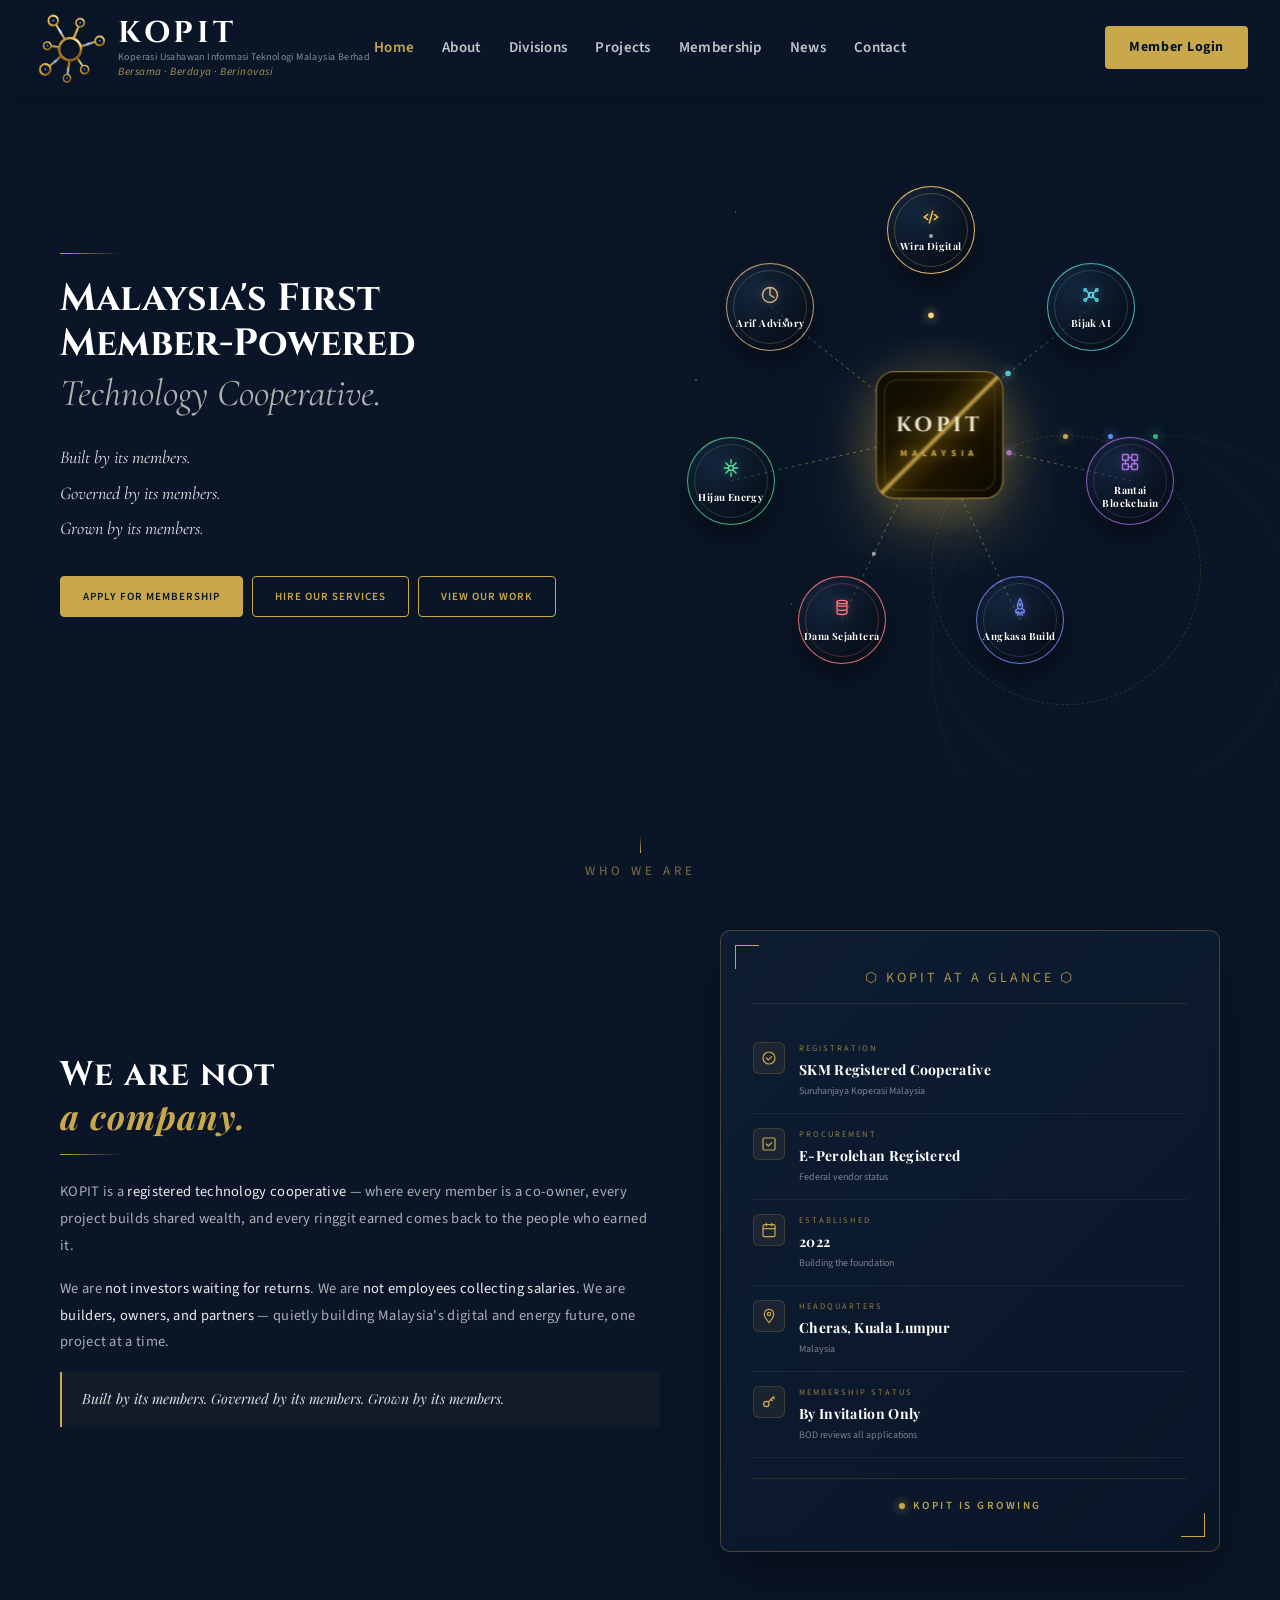
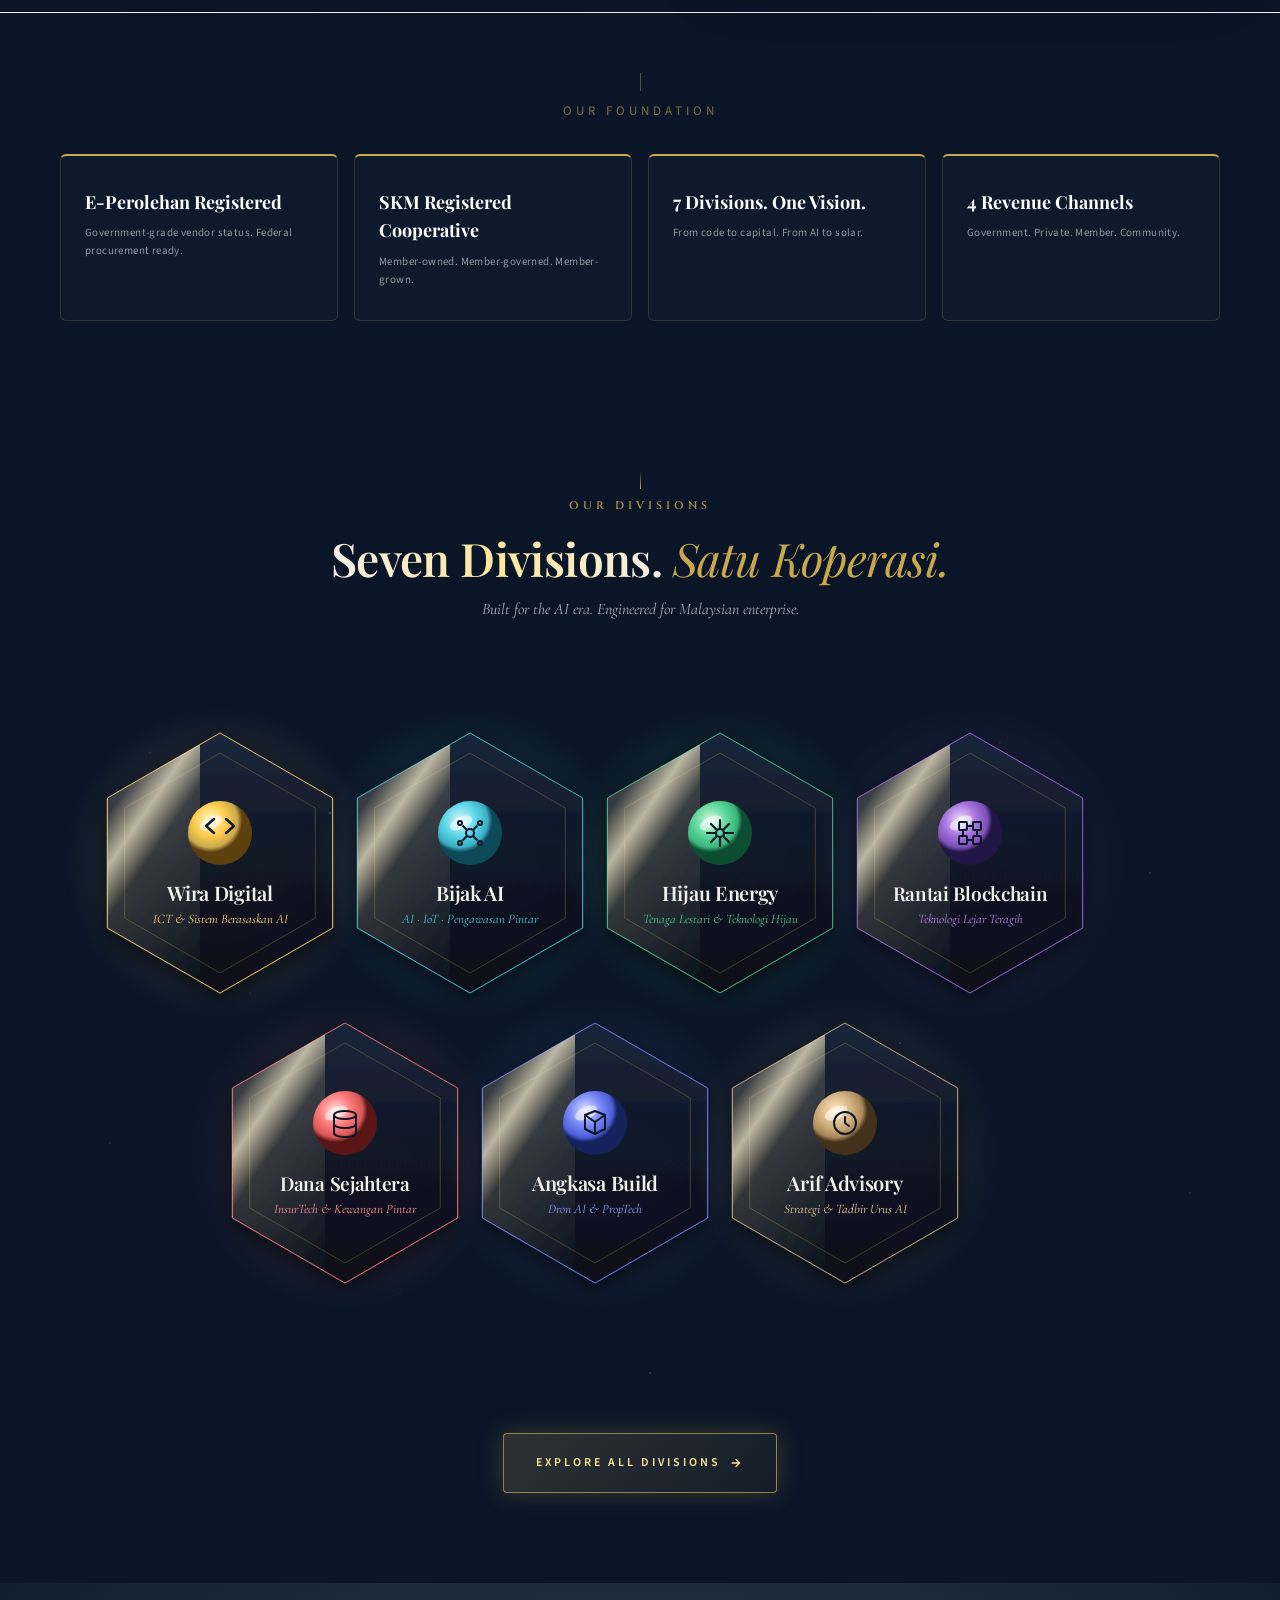
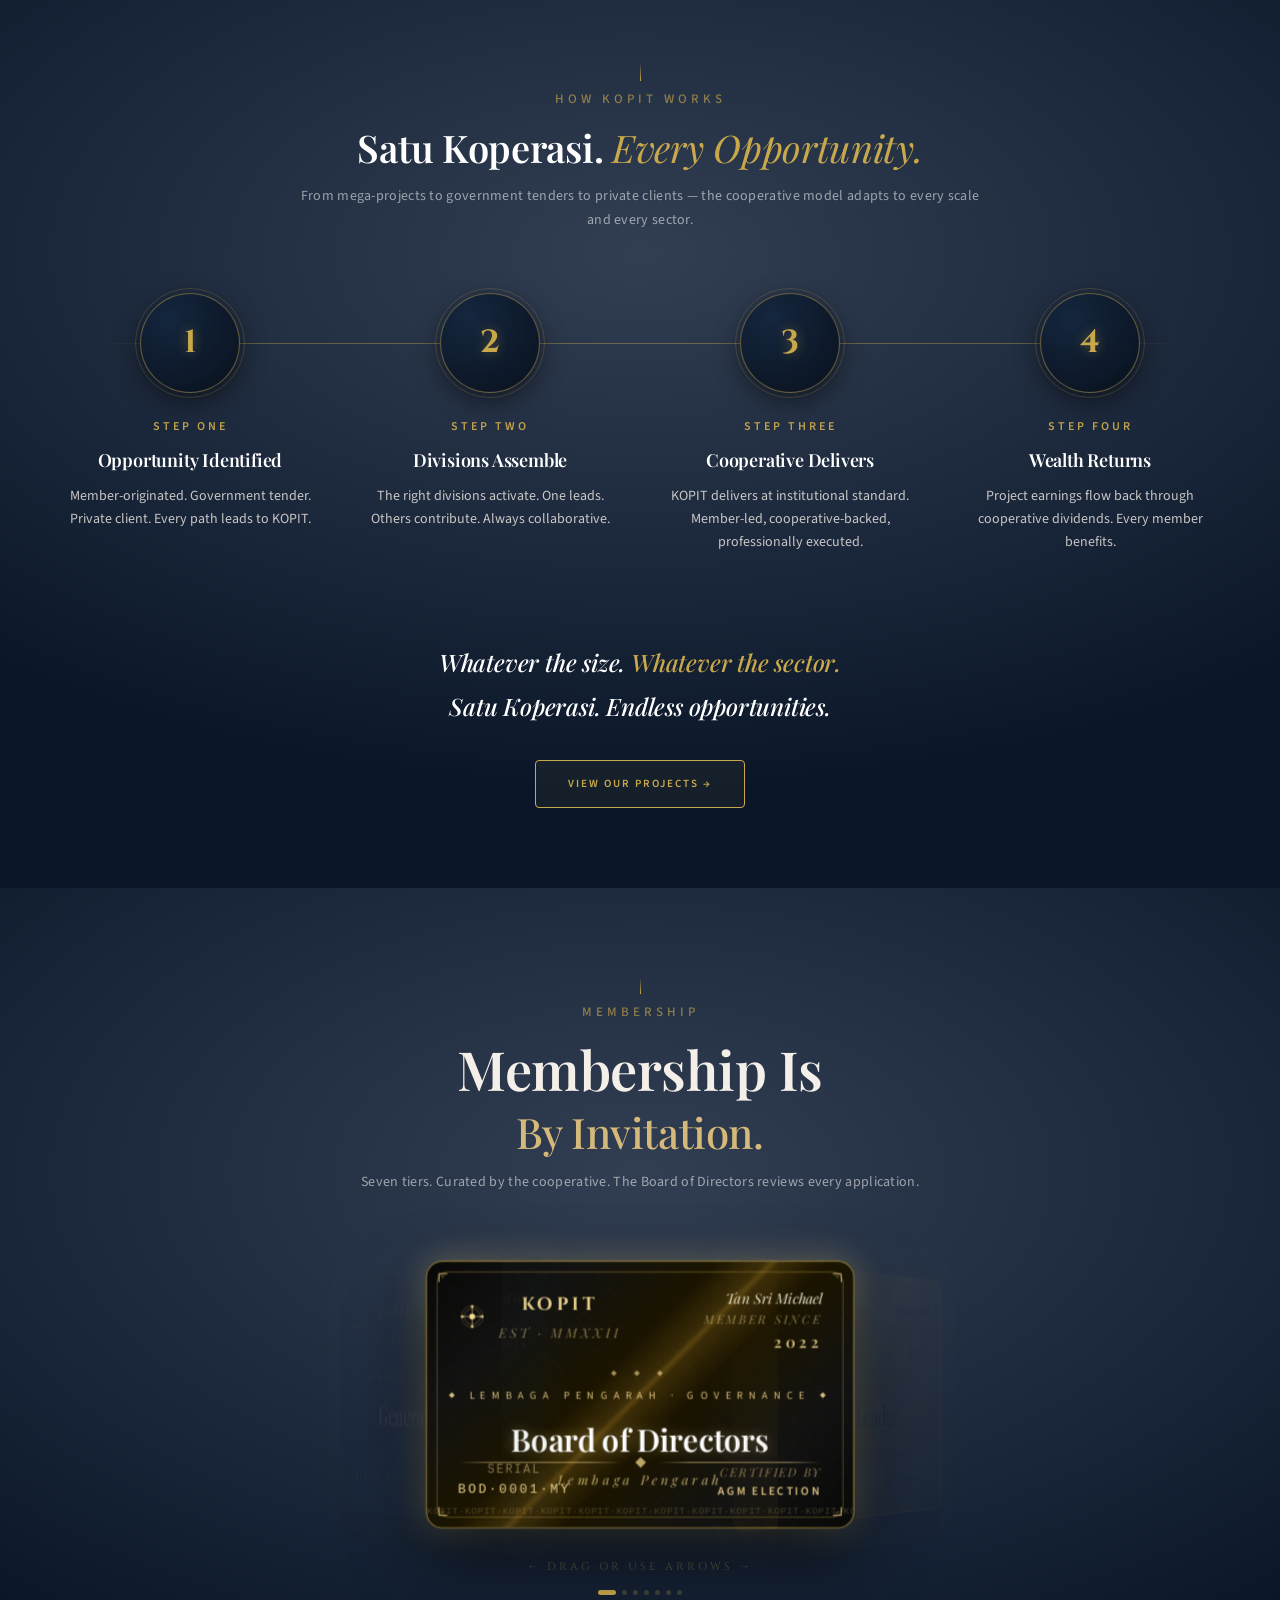
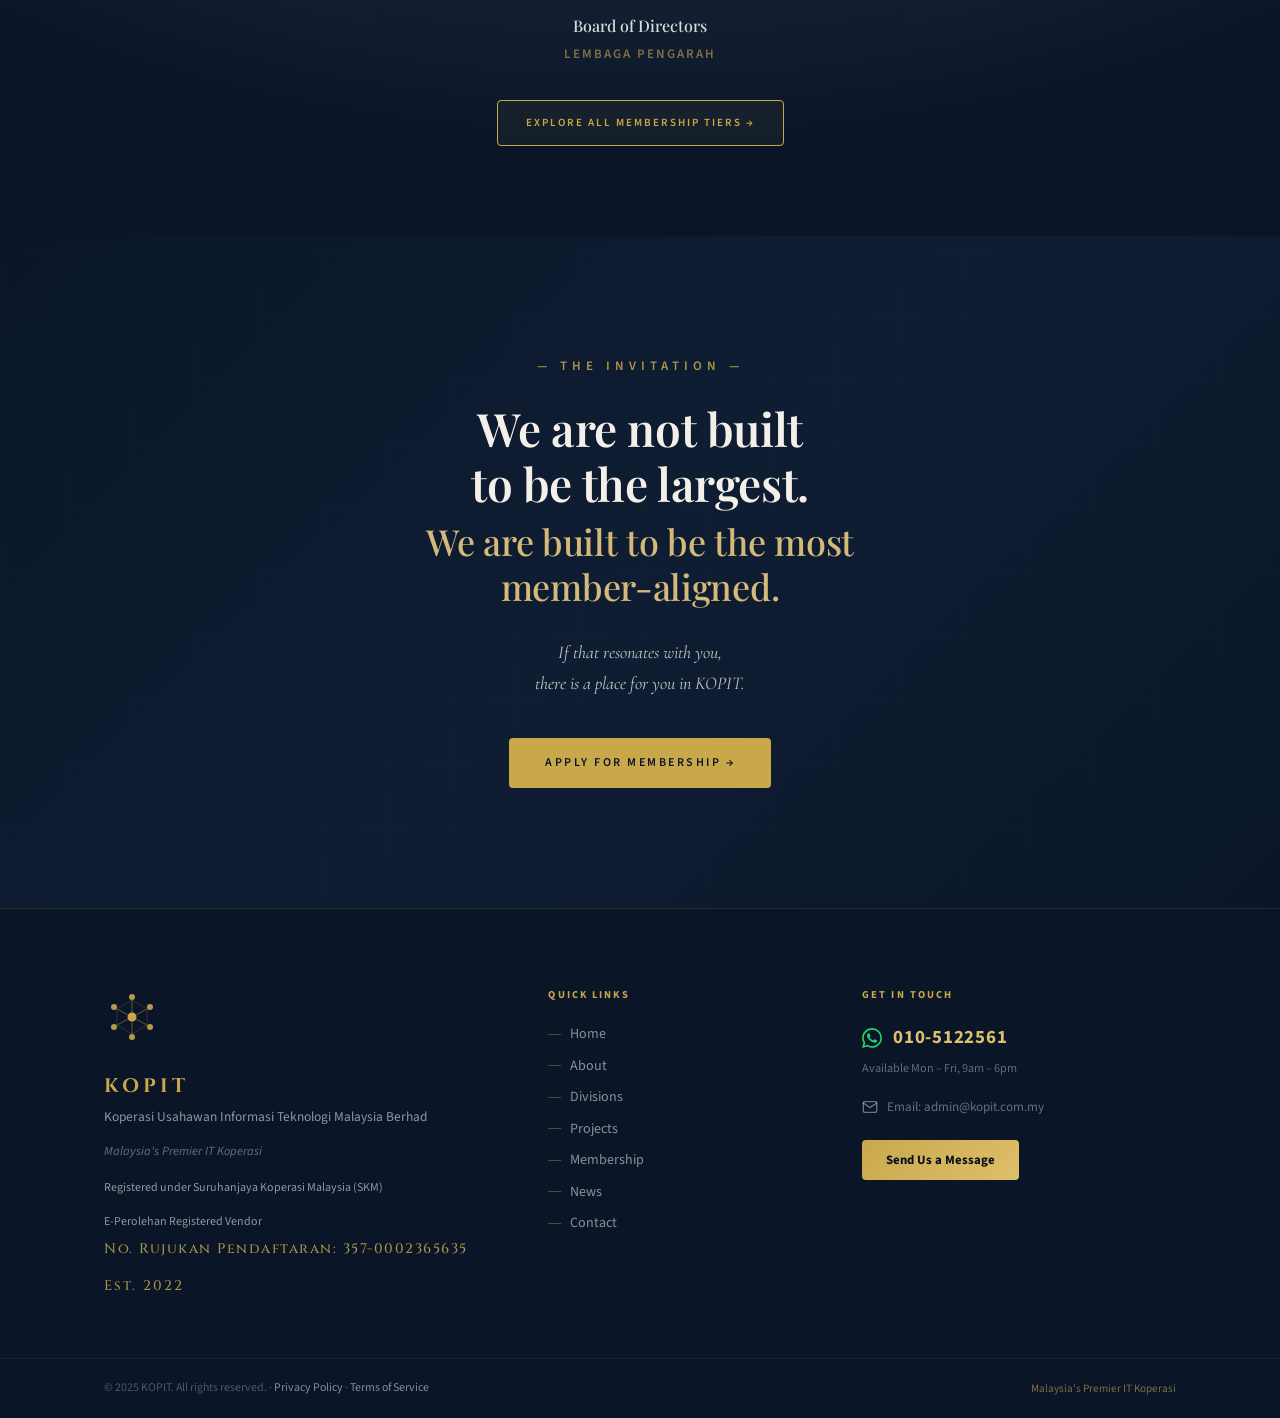
==== commit 17f2966f: "KOPIT 2026 logo mark — ship across all 9 pages Replaces the canvas-based "Genesis 3D" 9-node animati" ====
--- a/index.html
+++ b/index.html
@@ -101,14 +101,35 @@
 .nav-right{
   display:flex;align-items:center;justify-content:flex-end;gap:12px;
 }
-/* Canvas logo */
+/* KOPIT 2026 mark — image + 7 overlaid pulsing glow dots aligned to the satellite blue dots */
 #kopitLogo{
-  background:transparent;
+  position:relative;
   display:block;flex-shrink:0;
   width:75px;height:75px;
   transition:width .35s ease, height .35s ease;
 }
 .navbar.scrolled #kopitLogo{width:55px;height:55px}
+#kopitLogo .mark-img{
+  width:100%;height:100%;object-fit:contain;display:block;
+  filter:drop-shadow(0 2px 6px rgba(0,0,0,0.4));
+}
+#kopitLogo .pulse-dot{
+  position:absolute;
+  left:var(--x);top:var(--y);
+  width:14%;height:14%;
+  border-radius:50%;
+  background:radial-gradient(circle, rgba(180,220,255,0.95) 0%, rgba(90,158,245,0.55) 35%, rgba(90,158,245,0) 70%);
+  transform:translate(-50%,-50%) scale(0.4);
+  pointer-events:none;
+  mix-blend-mode:screen;
+  opacity:0;
+  animation:dotPulse 3.2s ease-in-out infinite;
+  animation-delay:var(--d);
+}
+@keyframes dotPulse{
+  0%, 100%{ opacity:0;   transform:translate(-50%,-50%) scale(0.4); }
+  50%     { opacity:0.9; transform:translate(-50%,-50%) scale(1.0); }
+}
 /* Logo unit — canvas + 3 text lines */
 .logo-unit{
   display:flex;align-items:center;gap:11px;flex-shrink:0;cursor:pointer;
@@ -757,11 +778,20 @@
   <div class="nav-inner">
     <a href="index.html" aria-label="KOPIT Home">
       <div class="logo-unit">
-        <canvas id="kopitLogo" width="60" height="60" style="display:block;flex-shrink:0;"></canvas>
+        <div id="kopitLogo" aria-label="KOPIT mark">
+          <img class="mark-img" src="images/logo/mark-2026.png" alt="">
+          <span class="pulse-dot" style="--x:28%;--y:14%;--d:0s"></span>
+          <span class="pulse-dot" style="--x:64%;--y:17%;--d:0.45s"></span>
+          <span class="pulse-dot" style="--x:90%;--y:41%;--d:0.9s"></span>
+          <span class="pulse-dot" style="--x:70%;--y:79%;--d:1.35s"></span>
+          <span class="pulse-dot" style="--x:46%;--y:91%;--d:1.8s"></span>
+          <span class="pulse-dot" style="--x:18%;--y:79%;--d:2.25s"></span>
+          <span class="pulse-dot" style="--x:20%;--y:48%;--d:2.7s"></span>
+        </div>
         <div class="logo-text-block">
           <span class="lt-1">KOPIT</span>
           <span class="lt-2">Koperasi Usahawan Informasi Teknologi Malaysia Berhad</span>
-          <span class="lt-3">Malaysia's Premier IT Koperasi</span>
+          <span class="lt-3">Bersama · Berdaya · Berinovasi</span>
         </div>
       </div>
     </a>
@@ -1724,132 +1754,143 @@
 function setLang(lang) { applyLanguage(lang); }
 
 
-/* ── 2. CANVAS LOGO ANIMATION — KOPIT Genesis 3D ── */
+/* ── 2. CANVAS LOGO ANIMATION — KOPIT 2026 (Ring + 8 Satellites) ── */
 (function(){
   const cv = document.getElementById('kopitLogo');
-  if(!cv) return;
+  if(!cv || cv.tagName !== 'CANVAS') return;
   const ctx = cv.getContext('2d');
   const W = cv.width, H = cv.height;
   const CX = W/2, CY = H/2;
 
-  const GOLD='#C9A84C', EMR='#2ebf84', SAP='#5a9ef5', PLT='#ccdcee';
-
-  const NODES = [
-    {x:0, y:0, z:0, t:'hub', c:GOLD},
-    {x:0, y:-22, z:6, t:'blk', c:PLT},
-    {x:0, y:18, z:-4, t:'cir', c:EMR},
-    {x:-22, y:0, z:3, t:'cir', c:SAP},
-    {x:16, y:0, z:-6, t:'blk', c:EMR},
-    {x:-14, y:-14, z:8, t:'blk', c:SAP},
-    {x:19, y:-15, z:-3, t:'cir', c:PLT},
-    {x:-13, y:14, z:-7, t:'blk', c:EMR},
-    {x:18, y:18, z:4, t:'cir', c:SAP},
-  ];
-  const EDGES = [[0,1],[0,2],[0,3],[0,4],[0,5],[0,6],[0,7],[0,8]];
-
-  let aY = 0, fT = 0, tt = 0;
-  const aX = 0.15;
-
-  function rY(x,y,z,a){return{x:x*Math.cos(a)+z*Math.sin(a),y,z:-x*Math.sin(a)+z*Math.cos(a)};}
-  function rX(x,y,z,a){return{x,y:y*Math.cos(a)-z*Math.sin(a),z:y*Math.sin(a)+z*Math.cos(a)};}
-  function proj(x,y,z){const f=85/(85+z+45);return{sx:CX+x*f,sy:CY+y*f,sc:f};}
-  function rgb(h){return[parseInt(h.slice(1,3),16),parseInt(h.slice(3,5),16),parseInt(h.slice(5,7),16)];}
-  function ra(h,a){const[r,g,b]=rgb(h);return`rgba(${r},${g},${b},${a})`;}
-
-  function glow(x,y,r,col,str){
-    [2,1].forEach((m,i)=>{
-      const g=ctx.createRadialGradient(x,y,0,x,y,r*m);
-      g.addColorStop(0,ra(col,str*(0.5-i*0.2)));
-      g.addColorStop(1,ra(col,0));
-      ctx.beginPath();ctx.arc(x,y,r*m,0,Math.PI*2);
-      ctx.fillStyle=g;ctx.fill();
-    });
-  }
-
-  function box(x,y,w,h,r){
-    ctx.beginPath();
-    ctx.moveTo(x+r,y);ctx.lineTo(x+w-r,y);
-    ctx.quadraticCurveTo(x+w,y,x+w,y+r);
-    ctx.lineTo(x+w,y+h-r);
-    ctx.quadraticCurveTo(x+w,y+h,x+w-r,y+h);
-    ctx.lineTo(x+r,y+h);
-    ctx.quadraticCurveTo(x,y+h,x,y+h-r);
-    ctx.lineTo(x,y+r);
-    ctx.quadraticCurveTo(x,y,x+r,y);
-    ctx.closePath();
-  }
-
-  function drawHub(n,p){
-    const s = 9*n.sc;
-    glow(n.sx,n.sy,s*1.5,GOLD,0.15*p);
-    box(n.sx-s,n.sy-s,s*2,s*2,2.5*n.sc);
-    ctx.fillStyle='rgba(8,5,1,0.95)';ctx.fill();
-    ctx.strokeStyle=ra(GOLD,0.85);
-    ctx.lineWidth=1.2*n.sc;ctx.stroke();
-    ctx.fillStyle=ra(GOLD,0.95);
-    ctx.font=`700 ${7*n.sc}px 'Playfair Display'`;
-    ctx.textAlign='center';ctx.textBaseline='middle';
-    ctx.fillText('K',n.sx,n.sy);
-  }
-
-  function drawBlk(n,p){
-    const s = 3*n.sc;
-    glow(n.sx,n.sy,s*2.5,n.c,0.25*p);
-    box(n.sx-s,n.sy-s,s*2,s*2,1*n.sc);
-    const[r,g,b]=rgb(n.c);
-    ctx.fillStyle=`rgba(${Math.round(r*0.15)},${Math.round(g*0.15)},${Math.round(b*0.15)},0.95)`;
-    ctx.fill();
-    ctx.strokeStyle=ra(n.c,0.9);
-    ctx.lineWidth=0.8*n.sc;ctx.stroke();
-  }
-
-  function drawCir(n,p){
-    const r = 3*n.sc;
-    glow(n.sx,n.sy,r*2.5,n.c,0.25*p);
-    ctx.beginPath();ctx.arc(n.sx,n.sy,r,0,Math.PI*2);
-    const[rv,gv,bv]=rgb(n.c);
-    ctx.fillStyle=`rgba(${Math.round(rv*0.15)},${Math.round(gv*0.15)},${Math.round(bv*0.15)},0.95)`;
-    ctx.fill();
-    ctx.strokeStyle=ra(n.c,0.9);
-    ctx.lineWidth=0.8*n.sc;ctx.stroke();
-    ctx.beginPath();ctx.arc(n.sx,n.sy,1*n.sc,0,Math.PI*2);
-    ctx.fillStyle=ra(n.c,0.9);ctx.fill();
-  }
+  // Palette — matches the 2026 brand artwork (gold ring, blue dot nodes)
+  const GOLD       = '#C9A84C';
+  const GOLD_LIGHT = '#FFE89A';
+  const GOLD_DARK  = '#7B5A1F';
+  const BLUE       = '#3A7BD5';
+  const BLUE_LIGHT = '#5A9EF5';
+
+  // Geometry (proportional to canvas size)
+  const CENTER_R   = W * 0.16;   // central ring radius
+  const CENTER_TH  = W * 0.038;  // ring thickness
+  const SAT_DIST   = W * 0.36;   // satellite distance from centre
+  const SAT_R      = W * 0.075;  // satellite outer radius
+  const SAT_TH     = W * 0.018;  // satellite ring thickness
+  const DOT_R      = W * 0.028;  // blue dot radius
+  const N_SATS     = 8;
+
+  let rot = 0, pulse = 0, glint = 0;
 
   function frame(){
     ctx.clearRect(0,0,W,H);
-    fT += 0.006; aY += 0.008; tt += 0.012;
-    const pulse = 0.7 + 0.3*Math.sin(tt*1.5);
-    const fo = Math.sin(fT)*2;
-    const tX = aX + Math.sin(fT*0.4)*0.03;
-
-    const nodes = NODES.map(n => {
-      let p = rY(n.x,n.y,n.z,aY);
-      p = rX(p.x,p.y,p.z,tX);
-      const pj = proj(p.x,p.y+fo,p.z);
-      return {...n, ...pj, tz:p.z};
-    });
-
-    EDGES.forEach(([i,j]) => {
-      const a = nodes[i], b = nodes[j];
-      const lg = ctx.createLinearGradient(a.sx,a.sy,b.sx,b.sy);
-      lg.addColorStop(0,ra(GOLD,0.4));
-      lg.addColorStop(1,ra(b.c,0.7));
+    rot   += 0.0035;   // slow assembly rotation
+    pulse += 0.06;     // blue-dot breathing
+    glint += 0.012;    // travelling spoke highlight
+
+    // ── 1. Spokes (drawn first, behind everything)
+    for (let i = 0; i < N_SATS; i++) {
+      const ang = rot + (i / N_SATS) * Math.PI * 2;
+      const cos = Math.cos(ang), sin = Math.sin(ang);
+      const x1 = CX + cos * (CENTER_R + CENTER_TH/2 - 1);
+      const y1 = CY + sin * (CENTER_R + CENTER_TH/2 - 1);
+      const x2 = CX + cos * (SAT_DIST - SAT_R + SAT_TH/2 + 1);
+      const y2 = CY + sin * (SAT_DIST - SAT_R + SAT_TH/2 + 1);
+
+      // Gold halo under the spoke
+      ctx.strokeStyle = 'rgba(201,168,76,0.18)';
+      ctx.lineWidth = SAT_TH * 2.2;
+      ctx.beginPath(); ctx.moveTo(x1,y1); ctx.lineTo(x2,y2); ctx.stroke();
+
+      // Gradient gold body
+      const lg = ctx.createLinearGradient(x1,y1,x2,y2);
+      lg.addColorStop(0, GOLD_LIGHT);
+      lg.addColorStop(0.55, GOLD);
+      lg.addColorStop(1, GOLD_DARK);
+      ctx.strokeStyle = lg;
+      ctx.lineWidth = SAT_TH * 1.05;
+      ctx.beginPath(); ctx.moveTo(x1,y1); ctx.lineTo(x2,y2); ctx.stroke();
+
+      // Travelling glint — moves along each spoke periodically
+      const t = ((glint + i * 0.125) % 1);
+      if (t < 0.5) {  // visible during the first half of each cycle
+        const gx = x1 + (x2 - x1) * t * 2;
+        const gy = y1 + (y2 - y1) * t * 2;
+        const gr = SAT_TH * 1.6;
+        const ggr = ctx.createRadialGradient(gx, gy, 0, gx, gy, gr);
+        ggr.addColorStop(0, `rgba(255,232,154,${0.85 * (1 - t*2)})`);
+        ggr.addColorStop(1, 'rgba(255,232,154,0)');
+        ctx.fillStyle = ggr;
+        ctx.beginPath(); ctx.arc(gx, gy, gr, 0, Math.PI*2); ctx.fill();
+      }
+    }
+
+    // ── 2. Central ring
+    // Outer halo
+    const outerHalo = ctx.createRadialGradient(CX, CY, CENTER_R, CX, CY, CENTER_R * 1.7);
+    outerHalo.addColorStop(0, 'rgba(201,168,76,0.18)');
+    outerHalo.addColorStop(1, 'rgba(201,168,76,0)');
+    ctx.fillStyle = outerHalo;
+    ctx.beginPath(); ctx.arc(CX, CY, CENTER_R * 1.7, 0, Math.PI*2); ctx.fill();
+
+    // Main ring (gold body)
+    ctx.strokeStyle = GOLD;
+    ctx.lineWidth = CENTER_TH;
+    ctx.beginPath(); ctx.arc(CX, CY, CENTER_R, 0, Math.PI*2); ctx.stroke();
+
+    // Outer highlight (lighter gold edge)
+    ctx.strokeStyle = GOLD_LIGHT;
+    ctx.lineWidth = 0.8;
+    ctx.beginPath(); ctx.arc(CX, CY, CENTER_R + CENTER_TH/2 - 0.4, 0, Math.PI*2); ctx.stroke();
+
+    // Inner shadow (darker gold edge)
+    ctx.strokeStyle = GOLD_DARK;
+    ctx.lineWidth = 0.6;
+    ctx.beginPath(); ctx.arc(CX, CY, CENTER_R - CENTER_TH/2 + 0.3, 0, Math.PI*2); ctx.stroke();
+
+    // ── 3. Satellites (drawn last, in front)
+    for (let i = 0; i < N_SATS; i++) {
+      const ang = rot + (i / N_SATS) * Math.PI * 2;
+      const x = CX + Math.cos(ang) * SAT_DIST;
+      const y = CY + Math.sin(ang) * SAT_DIST;
+
+      // Per-satellite pulse phase (offset so they don't all pulse together)
+      const phase = 0.5 + 0.5 * Math.sin(pulse + i * 0.6);
+
+      // Blue dot glow
+      const dg = ctx.createRadialGradient(x, y, 0, x, y, SAT_R * 1.4);
+      dg.addColorStop(0, `rgba(90,158,245,${0.35 + 0.35 * phase})`);
+      dg.addColorStop(0.55, 'rgba(90,158,245,0)');
+      ctx.fillStyle = dg;
+      ctx.beginPath(); ctx.arc(x, y, SAT_R * 1.4, 0, Math.PI*2); ctx.fill();
+
+      // Satellite ring — gold body
+      ctx.strokeStyle = GOLD;
+      ctx.lineWidth = SAT_TH;
+      ctx.beginPath(); ctx.arc(x, y, SAT_R, 0, Math.PI*2); ctx.stroke();
+
+      // Ring outer highlight
+      ctx.strokeStyle = GOLD_LIGHT;
+      ctx.lineWidth = 0.6;
+      ctx.beginPath(); ctx.arc(x, y, SAT_R + SAT_TH/2 - 0.3, 0, Math.PI*2); ctx.stroke();
+
+      // Ring inner shadow
+      ctx.strokeStyle = GOLD_DARK;
+      ctx.lineWidth = 0.5;
+      ctx.beginPath(); ctx.arc(x, y, SAT_R - SAT_TH/2 + 0.3, 0, Math.PI*2); ctx.stroke();
+
+      // Blue dot (the heart of each satellite)
+      const bg = ctx.createRadialGradient(x - DOT_R*0.3, y - DOT_R*0.3, 0, x, y, DOT_R);
+      bg.addColorStop(0, BLUE_LIGHT);
+      bg.addColorStop(0.7, BLUE);
+      bg.addColorStop(1, '#1A4080');
+      ctx.fillStyle = bg;
+      ctx.beginPath(); ctx.arc(x, y, DOT_R, 0, Math.PI*2); ctx.fill();
+
+      // Specular highlight on the dot
+      ctx.fillStyle = `rgba(255,255,255,${0.4 + 0.2 * phase})`;
       ctx.beginPath();
-      ctx.moveTo(a.sx,a.sy);ctx.lineTo(b.sx,b.sy);
-      ctx.strokeStyle=ra(b.c,0.08*pulse);
-      ctx.lineWidth=2.5*(a.sc+b.sc)/2;ctx.stroke();
-      ctx.beginPath();
-      ctx.moveTo(a.sx,a.sy);ctx.lineTo(b.sx,b.sy);
-      ctx.strokeStyle=lg;
-      ctx.lineWidth=0.7*(a.sc+b.sc)/2;ctx.stroke();
-    });
-
-    [...nodes].sort((a,b)=>a.tz-b.tz).forEach(n => {
-      if(n.t==='hub') drawHub(n,pulse);
-      else if(n.t==='blk') drawBlk(n,pulse);
-      else drawCir(n,pulse);
-    });
+      ctx.arc(x - DOT_R*0.35, y - DOT_R*0.35, DOT_R*0.28, 0, Math.PI*2);
+      ctx.fill();
+    }
 
     requestAnimationFrame(frame);
   }
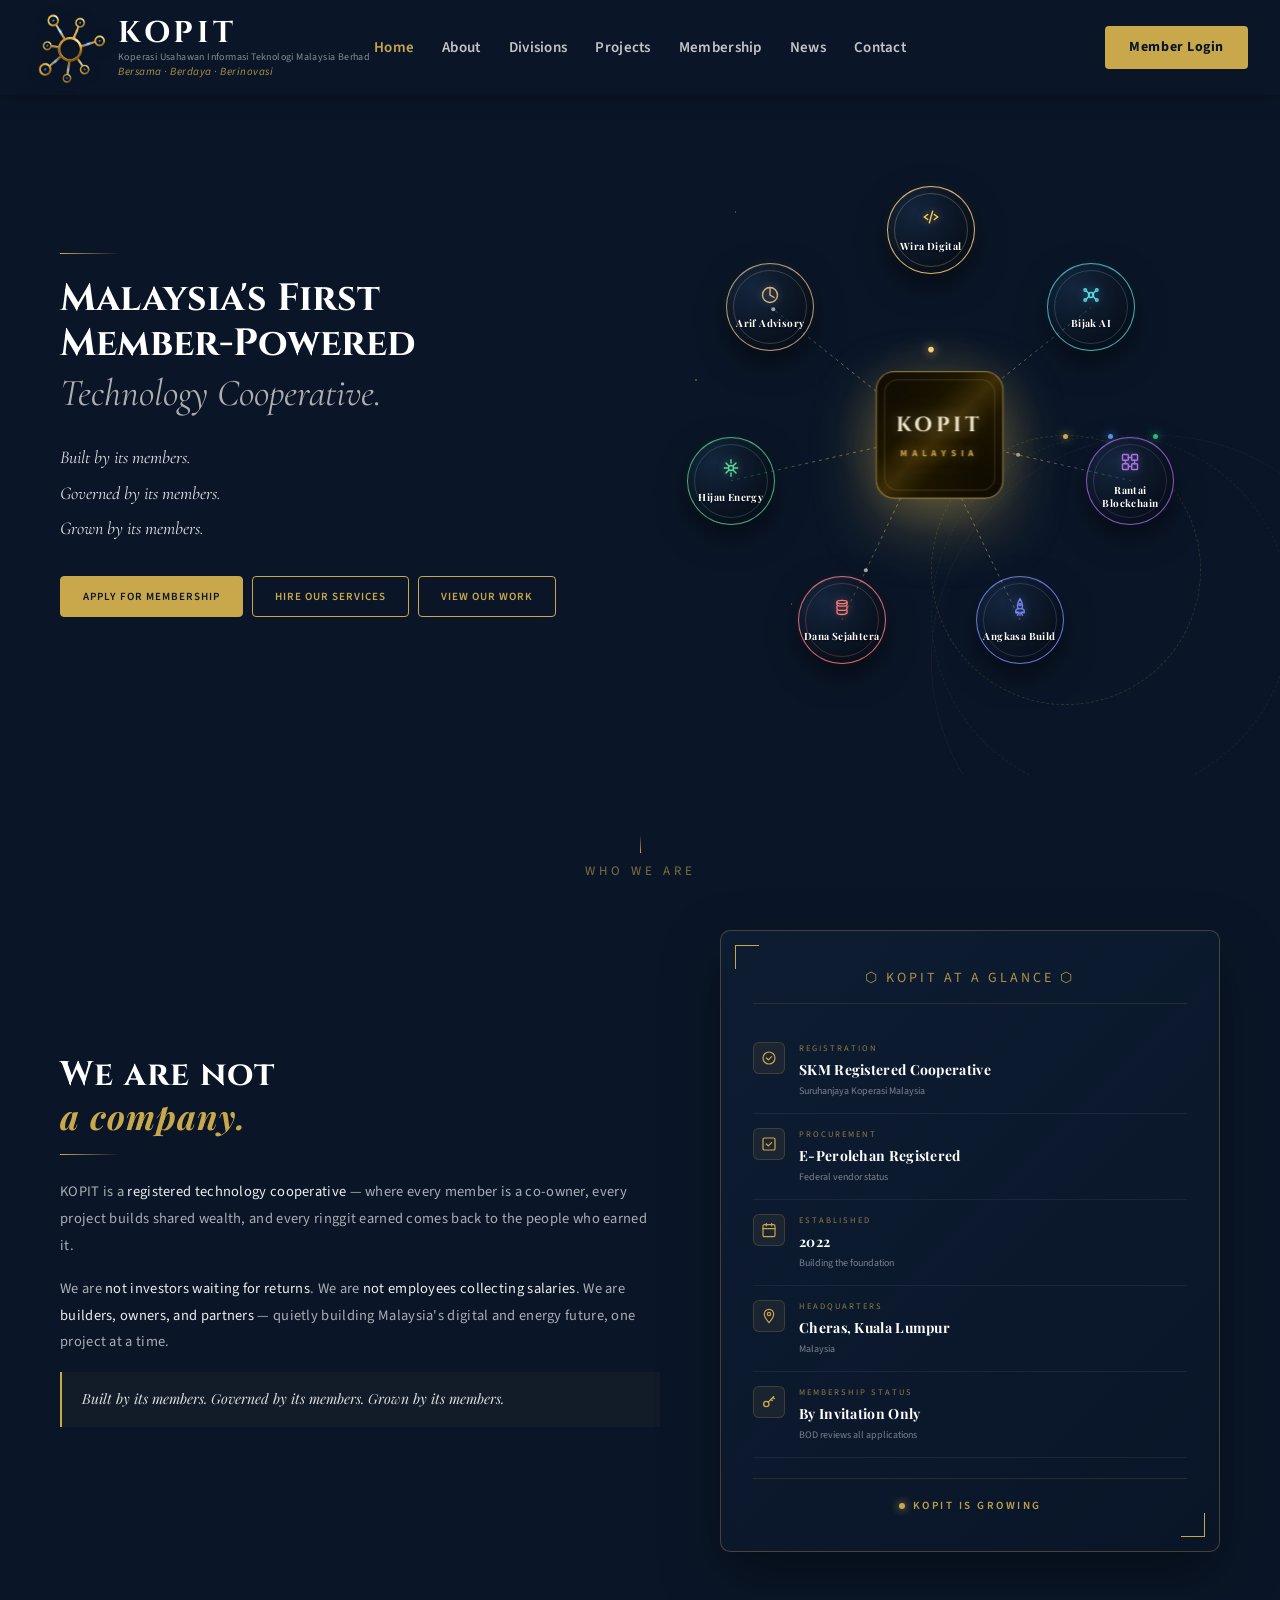
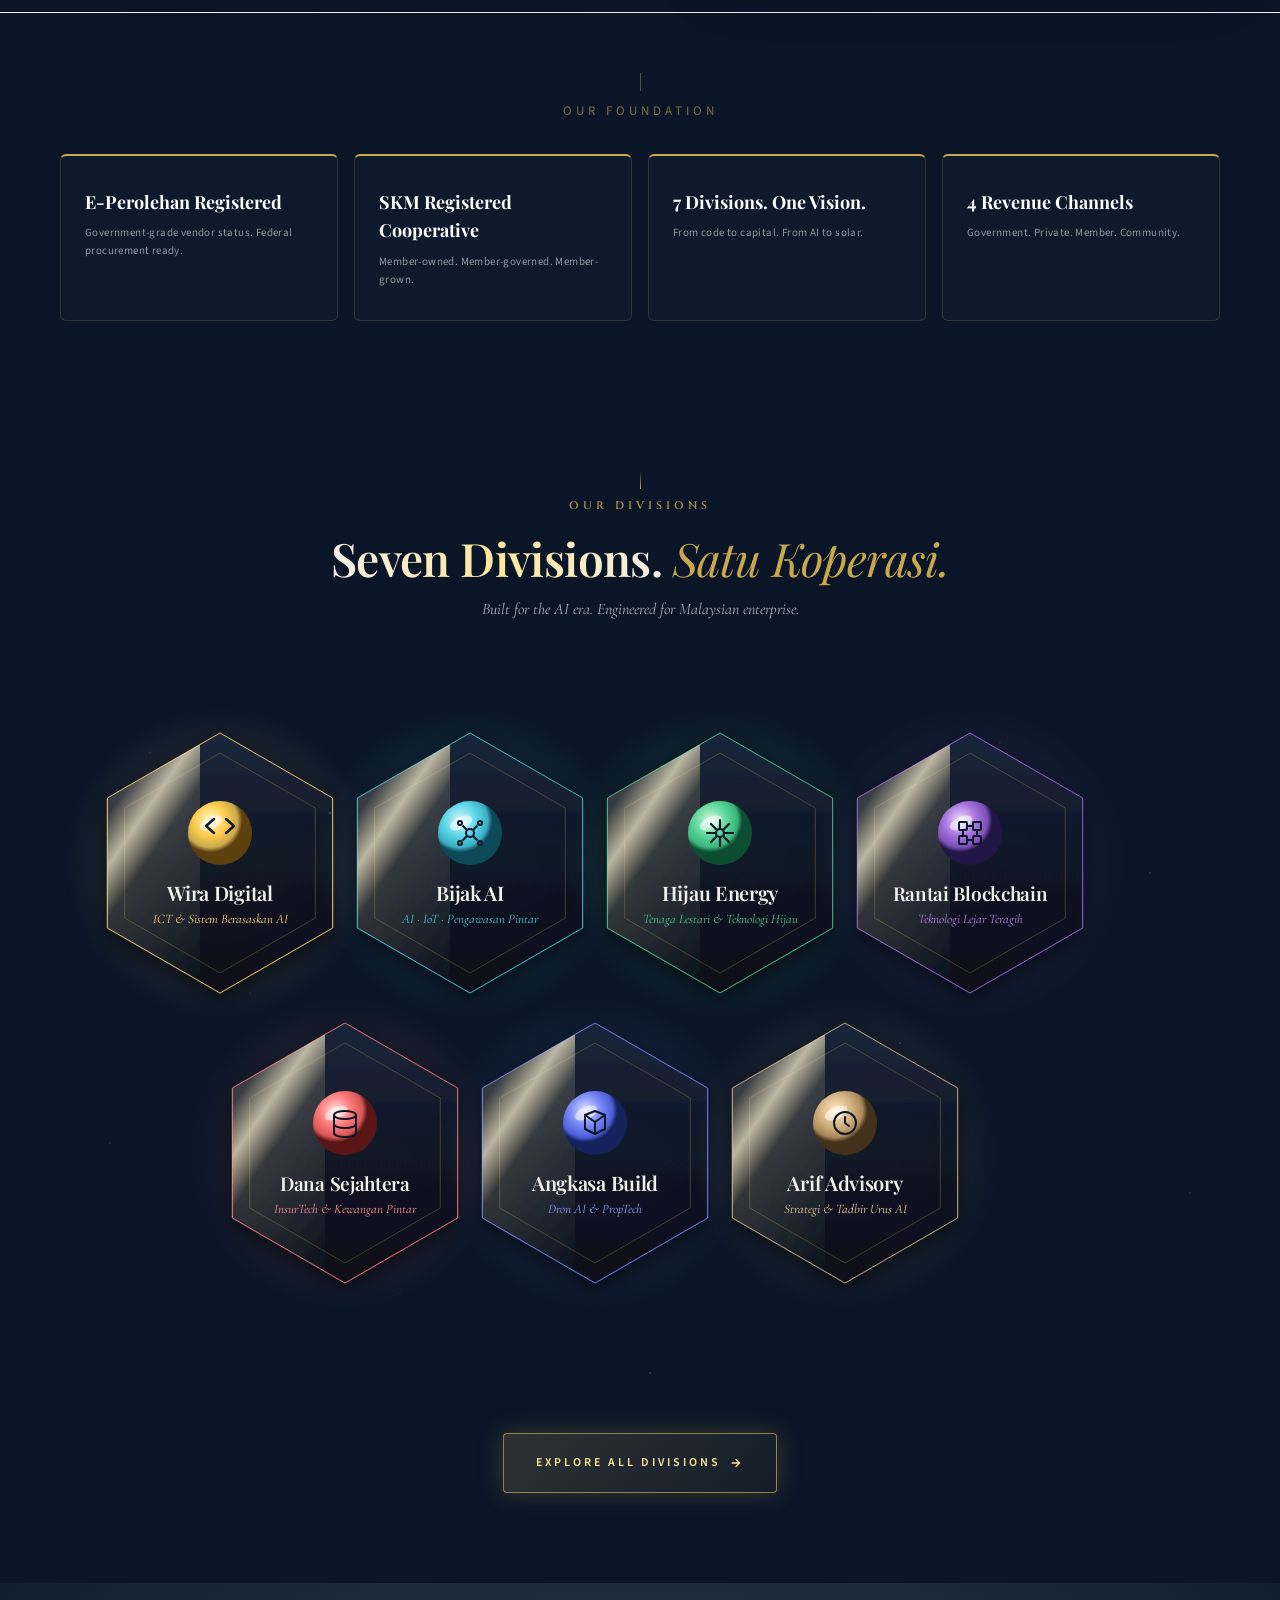
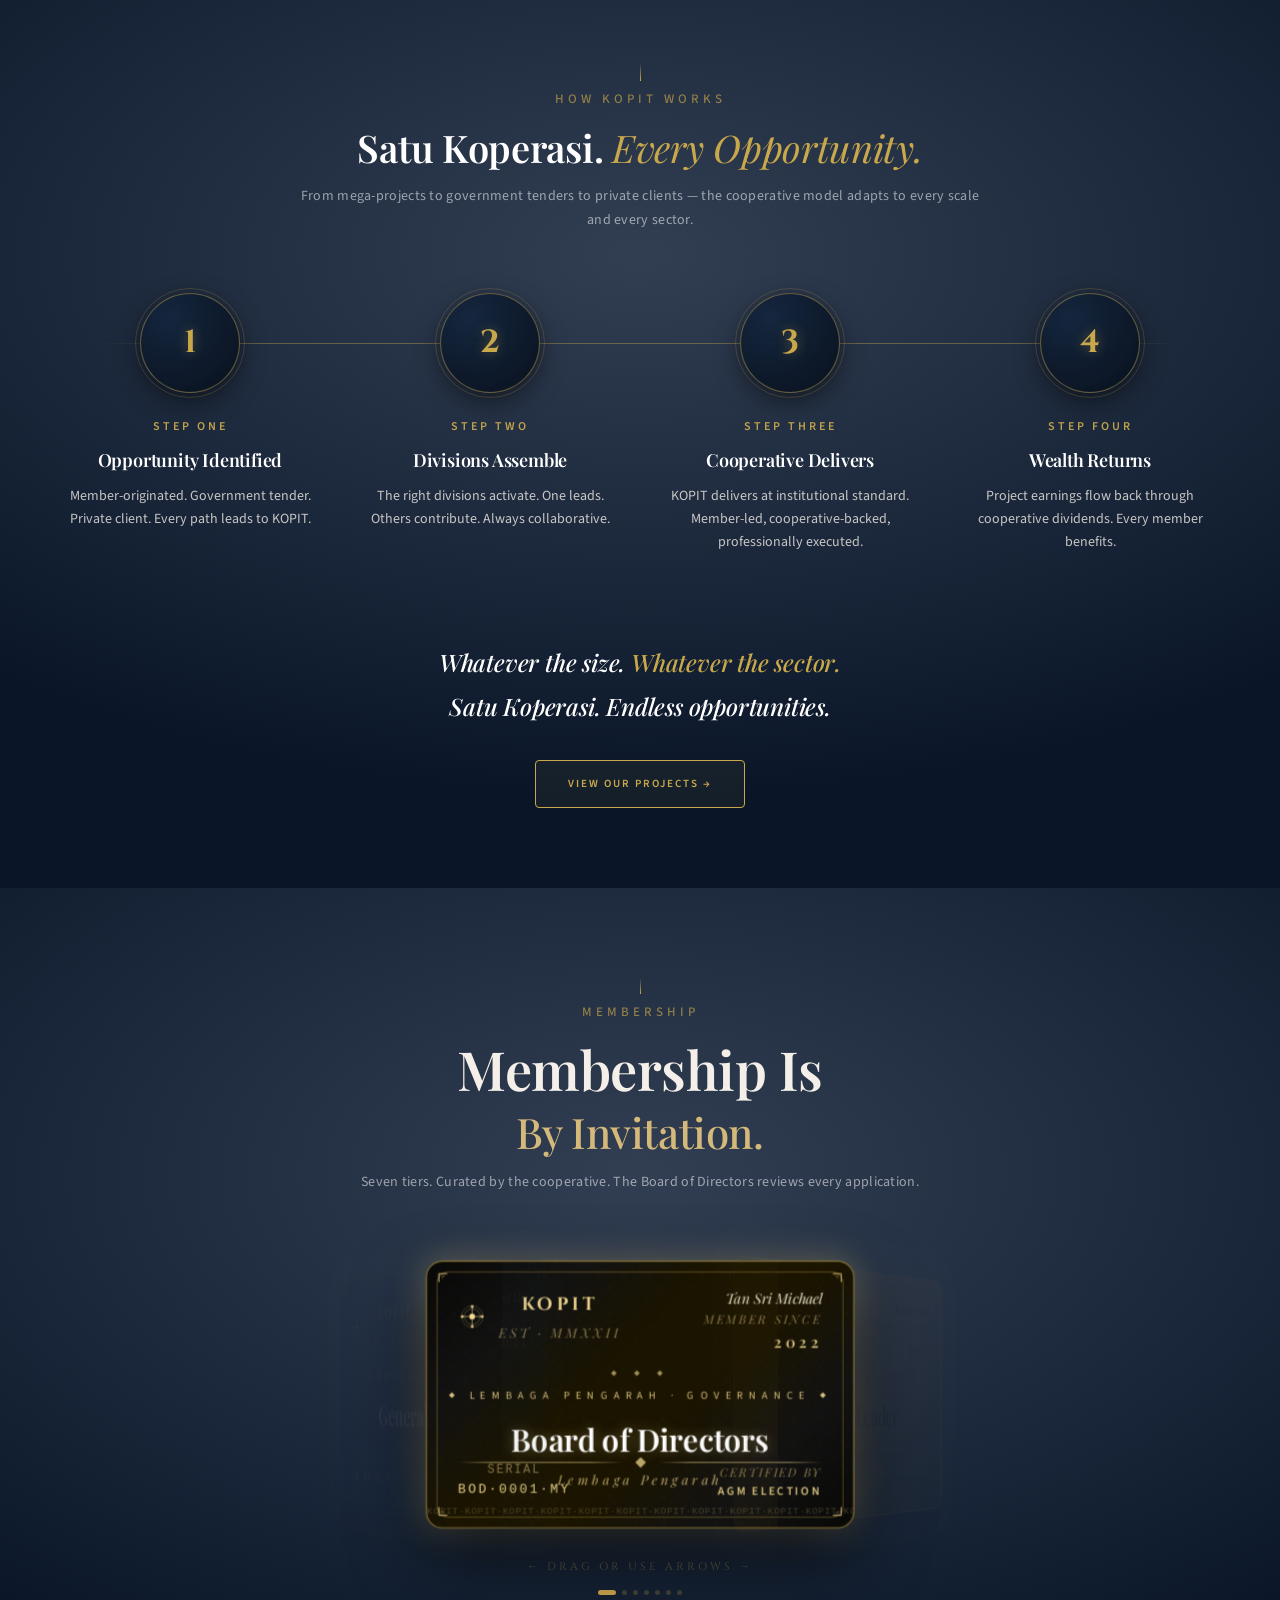
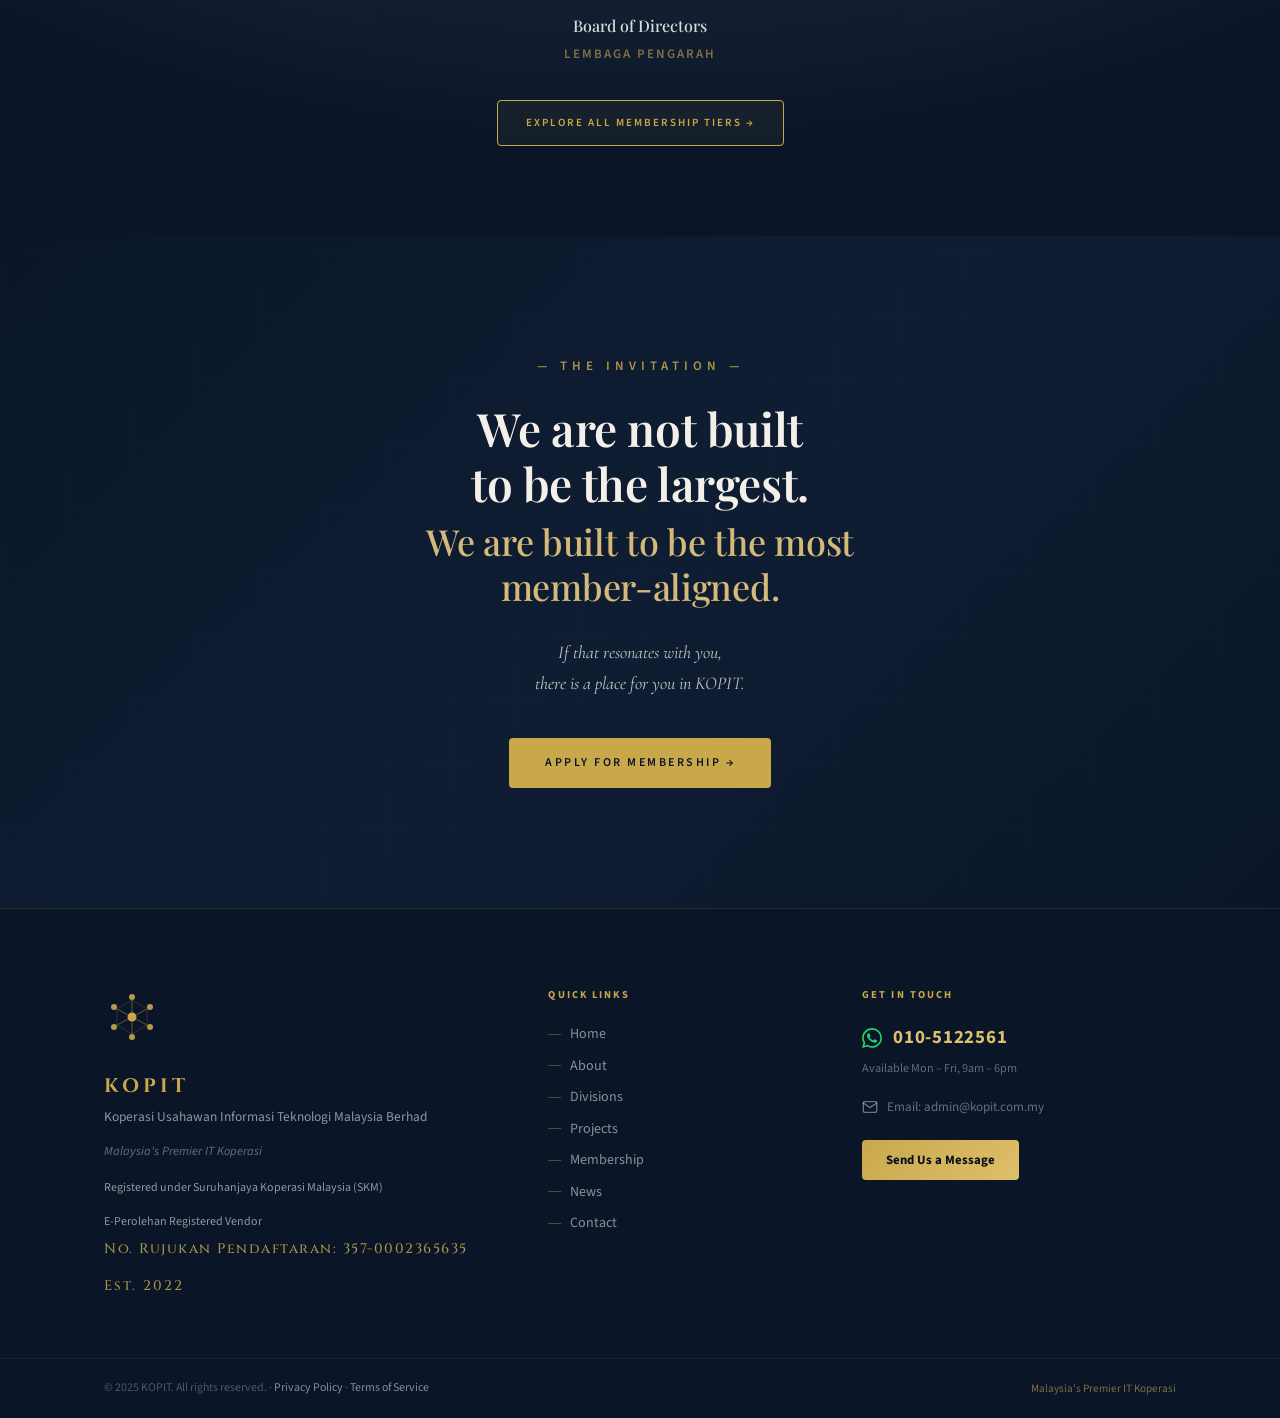
==== commit 3cccbd16: "index + membership: remove the metallic diagonal stripe from hub + all tier cards Across the homepag" ====
--- a/index.html
+++ b/index.html
@@ -270,7 +270,7 @@
 .hub-glow-outer{position:absolute;inset:-50px;border-radius:50%;background:radial-gradient(circle,rgba(201,168,76,0.22) 0%,transparent 65%);animation:hubPulse 3s ease-in-out infinite;}
 .hub-glow-inner{position:absolute;inset:-15px;border-radius:50%;background:radial-gradient(circle,rgba(201,168,76,0.15) 0%,transparent 60%);animation:hubPulse 2s ease-in-out infinite reverse;}
 @keyframes hubPulse{0%,100%{opacity:0.5;transform:scale(1);}50%{opacity:1;transform:scale(1.12);}}
-.hub-block{position:relative;width:100%;height:100%;border-radius:18px;background:linear-gradient(135deg,#0a0805 0%,#1a1400 35%,#3a2c08 48%,#C9A84C 50%,#3a2c08 52%,#1a1400 65%,#080604 100%);border:1.5px solid rgba(201,168,76,0.75);box-shadow:0 22px 60px rgba(201,168,76,0.4),inset 0 0 32px rgba(201,168,76,0.06);display:flex;flex-direction:column;align-items:center;justify-content:center;overflow:hidden;}
+.hub-block{position:relative;width:100%;height:100%;border-radius:18px;background:linear-gradient(135deg,#0a0805 0%,#1a1400 35%,#3a2c08 50%,#1a1400 65%,#080604 100%);border:1.5px solid rgba(201,168,76,0.75);box-shadow:0 22px 60px rgba(201,168,76,0.4),inset 0 0 32px rgba(201,168,76,0.06);display:flex;flex-direction:column;align-items:center;justify-content:center;overflow:hidden;}
 .hub-block::before{content:'';position:absolute;top:7px;left:7px;right:7px;bottom:7px;border:0.5px solid rgba(201,168,76,0.22);border-radius:13px;}
 .hub-text{font-family:'Cinzel','Playfair Display',serif;font-size:20px;font-weight:700;color:#f5e9cc;letter-spacing:3.5px;margin-bottom:6px;text-shadow:0 0 18px rgba(245,233,204,0.4);}
 .hub-sub{font-family:'Source Sans 3',sans-serif;font-size:9px;font-weight:700;letter-spacing:4.5px;color:#C9A84C;text-shadow:0 0 12px rgba(201,168,76,0.7);}
@@ -1325,7 +1325,7 @@
       <div class="globe-inner" id="globeInner">
 
         <!-- CARD 1: BOD — Board of Directors -->
-        <div class="globe-card" data-idx="0" style="background:linear-gradient(135deg,#080808 0%,#121212 22%,#1a1400 42%,#3a2c08 49%,#5a4410 50%,#3a2c08 51%,#1a1400 58%,#121212 78%,#080808 100%);border:1px solid rgba(201,168,76,0.65);box-shadow:0 24px 60px rgba(0,0,0,0.65),0 0 30px rgba(255,228,150,0.35);">
+        <div class="globe-card" data-idx="0" style="background:linear-gradient(135deg,#080808 0%,#121212 22%,#1a1400 42%,#1a1400 58%,#121212 78%,#080808 100%);border:1px solid rgba(201,168,76,0.65);box-shadow:0 24px 60px rgba(0,0,0,0.65),0 0 30px rgba(255,228,150,0.35);">
           <svg style="position:absolute;inset:0;width:100%;height:100%;opacity:0.05" xmlns="http://www.w3.org/2000/svg"><defs><pattern id="guillo1" x="0" y="0" width="22" height="22" patternUnits="userSpaceOnUse"><circle cx="11" cy="11" r="10" fill="none" stroke="#f0d878" stroke-width="0.4"/><circle cx="0" cy="11" r="10" fill="none" stroke="#f0d878" stroke-width="0.4"/><circle cx="22" cy="11" r="10" fill="none" stroke="#f0d878" stroke-width="0.4"/><circle cx="11" cy="0" r="10" fill="none" stroke="#f0d878" stroke-width="0.4"/><circle cx="11" cy="22" r="10" fill="none" stroke="#f0d878" stroke-width="0.4"/></pattern></defs><rect width="100%" height="100%" fill="url(#guillo1)"/></svg>
           <div style="position:absolute;inset:8px;border:0.5px solid rgba(201,168,76,0.32);border-radius:10px;pointer-events:none;"></div>
           <svg style="position:absolute;top:8px;left:8px;width:24px;height:24px;" viewBox="0 0 24 24"><path d="M2 9 L2 2 L9 2" stroke="rgba(255,228,150,0.85)" stroke-width="0.8" fill="none"/><path d="M5 6 L5 4 L7 4" stroke="rgba(255,228,150,0.55)" stroke-width="0.5" fill="none"/></svg>
@@ -1360,7 +1360,7 @@
         </div>
 
         <!-- CARD 2: KL — Division Leader -->
-        <div class="globe-card" data-idx="1" style="background:linear-gradient(135deg,#5a3d08 0%,#7a5410 22%,#a07424 42%,#C9A84C 49%,#dabb5e 50%,#C9A84C 51%,#a07424 58%,#7a5410 78%,#5a3d08 100%);border:1px solid rgba(255,225,100,0.5);box-shadow:0 24px 60px rgba(0,0,0,0.65),0 0 30px rgba(255,228,150,0.4);">
+        <div class="globe-card" data-idx="1" style="background:linear-gradient(135deg,#5a3d08 0%,#7a5410 22%,#a07424 42%,#a07424 58%,#7a5410 78%,#5a3d08 100%);border:1px solid rgba(255,225,100,0.5);box-shadow:0 24px 60px rgba(0,0,0,0.65),0 0 30px rgba(255,228,150,0.4);">
           <svg style="position:absolute;inset:0;width:100%;height:100%;opacity:0.07" xmlns="http://www.w3.org/2000/svg"><defs><pattern id="guillo2" x="0" y="0" width="22" height="22" patternUnits="userSpaceOnUse"><circle cx="11" cy="11" r="10" fill="none" stroke="#3a2c08" stroke-width="0.4"/><circle cx="0" cy="11" r="10" fill="none" stroke="#3a2c08" stroke-width="0.4"/><circle cx="22" cy="11" r="10" fill="none" stroke="#3a2c08" stroke-width="0.4"/><circle cx="11" cy="0" r="10" fill="none" stroke="#3a2c08" stroke-width="0.4"/><circle cx="11" cy="22" r="10" fill="none" stroke="#3a2c08" stroke-width="0.4"/></pattern></defs><rect width="100%" height="100%" fill="url(#guillo2)"/></svg>
           <div style="position:absolute;inset:8px;border:0.5px solid rgba(40,22,2,0.32);border-radius:10px;pointer-events:none;"></div>
           <svg style="position:absolute;top:8px;left:8px;width:24px;height:24px;" viewBox="0 0 24 24"><path d="M2 9 L2 2 L9 2" stroke="rgba(40,22,2,0.85)" stroke-width="0.8" fill="none"/><path d="M5 6 L5 4 L7 4" stroke="rgba(40,22,2,0.55)" stroke-width="0.5" fill="none"/></svg>
@@ -1394,7 +1394,7 @@
         </div>
 
         <!-- CARD 3: KP — Division Member -->
-        <div class="globe-card" data-idx="2" style="background:linear-gradient(135deg,#0d1828 0%,#142035 22%,#1a2a40 42%,#5a4520 49%,#7a5510 50%,#5a4520 51%,#1a2a40 58%,#142035 78%,#0d1828 100%);border:1px solid rgba(201,168,76,0.4);box-shadow:0 24px 60px rgba(0,0,0,0.65),0 0 30px rgba(201,168,76,0.25);">
+        <div class="globe-card" data-idx="2" style="background:linear-gradient(135deg,#0d1828 0%,#142035 22%,#1a2a40 42%,#1a2a40 58%,#142035 78%,#0d1828 100%);border:1px solid rgba(201,168,76,0.4);box-shadow:0 24px 60px rgba(0,0,0,0.65),0 0 30px rgba(201,168,76,0.25);">
           <svg style="position:absolute;inset:0;width:100%;height:100%;opacity:0.04" xmlns="http://www.w3.org/2000/svg"><defs><pattern id="guillo3" x="0" y="0" width="22" height="22" patternUnits="userSpaceOnUse"><circle cx="11" cy="11" r="10" fill="none" stroke="#f0d878" stroke-width="0.4"/><circle cx="0" cy="11" r="10" fill="none" stroke="#f0d878" stroke-width="0.4"/><circle cx="22" cy="11" r="10" fill="none" stroke="#f0d878" stroke-width="0.4"/><circle cx="11" cy="0" r="10" fill="none" stroke="#f0d878" stroke-width="0.4"/><circle cx="11" cy="22" r="10" fill="none" stroke="#f0d878" stroke-width="0.4"/></pattern></defs><rect width="100%" height="100%" fill="url(#guillo3)"/></svg>
           <div style="position:absolute;inset:8px;border:0.5px solid rgba(201,168,76,0.28);border-radius:10px;pointer-events:none;"></div>
           <svg style="position:absolute;top:8px;left:8px;width:24px;height:24px;" viewBox="0 0 24 24"><path d="M2 9 L2 2 L9 2" stroke="rgba(201,168,76,0.78)" stroke-width="0.8" fill="none"/><path d="M5 6 L5 4 L7 4" stroke="rgba(201,168,76,0.5)" stroke-width="0.5" fill="none"/></svg>
@@ -1428,7 +1428,7 @@
         </div>
 
         <!-- CARD 4: KI1 — Entry Partner -->
-        <div class="globe-card" data-idx="3" style="background:linear-gradient(135deg,#2a1205 0%,#3a1a08 22%,#5c2e10 42%,#8a4820 49%,#a05828 50%,#8a4820 51%,#5c2e10 58%,#3a1a08 78%,#2a1205 100%);border:1px solid rgba(200,120,64,0.55);box-shadow:0 24px 60px rgba(0,0,0,0.65),0 0 30px rgba(220,150,90,0.3);">
+        <div class="globe-card" data-idx="3" style="background:linear-gradient(135deg,#2a1205 0%,#3a1a08 22%,#5c2e10 42%,#5c2e10 58%,#3a1a08 78%,#2a1205 100%);border:1px solid rgba(200,120,64,0.55);box-shadow:0 24px 60px rgba(0,0,0,0.65),0 0 30px rgba(220,150,90,0.3);">
           <svg style="position:absolute;inset:0;width:100%;height:100%;opacity:0.05" xmlns="http://www.w3.org/2000/svg"><defs><pattern id="guillo4" x="0" y="0" width="22" height="22" patternUnits="userSpaceOnUse"><circle cx="11" cy="11" r="10" fill="none" stroke="#c87840" stroke-width="0.4"/><circle cx="0" cy="11" r="10" fill="none" stroke="#c87840" stroke-width="0.4"/><circle cx="22" cy="11" r="10" fill="none" stroke="#c87840" stroke-width="0.4"/><circle cx="11" cy="0" r="10" fill="none" stroke="#c87840" stroke-width="0.4"/><circle cx="11" cy="22" r="10" fill="none" stroke="#c87840" stroke-width="0.4"/></pattern></defs><rect width="100%" height="100%" fill="url(#guillo4)"/></svg>
           <div style="position:absolute;inset:8px;border:0.5px solid rgba(200,120,64,0.32);border-radius:10px;pointer-events:none;"></div>
           <svg style="position:absolute;top:8px;left:8px;width:24px;height:24px;" viewBox="0 0 24 24"><path d="M2 9 L2 2 L9 2" stroke="rgba(255,200,140,0.85)" stroke-width="0.8" fill="none"/><path d="M5 6 L5 4 L7 4" stroke="rgba(220,150,90,0.55)" stroke-width="0.5" fill="none"/></svg>
@@ -1462,7 +1462,7 @@
         </div>
 
         <!-- CARD 5: KI2 — Growth Partner -->
-        <div class="globe-card" data-idx="4" style="background:linear-gradient(135deg,#141820 0%,#1c2330 22%,#252d38 42%,#3a4555 49%,#4a5868 50%,#3a4555 51%,#252d38 58%,#1c2330 78%,#141820 100%);border:1px solid rgba(160,185,210,0.55);box-shadow:0 24px 60px rgba(0,0,0,0.65),0 0 30px rgba(160,185,210,0.3);">
+        <div class="globe-card" data-idx="4" style="background:linear-gradient(135deg,#141820 0%,#1c2330 22%,#252d38 42%,#252d38 58%,#1c2330 78%,#141820 100%);border:1px solid rgba(160,185,210,0.55);box-shadow:0 24px 60px rgba(0,0,0,0.65),0 0 30px rgba(160,185,210,0.3);">
           <svg style="position:absolute;inset:0;width:100%;height:100%;opacity:0.05" xmlns="http://www.w3.org/2000/svg"><defs><pattern id="guillo5" x="0" y="0" width="22" height="22" patternUnits="userSpaceOnUse"><circle cx="11" cy="11" r="10" fill="none" stroke="#aac5e0" stroke-width="0.4"/><circle cx="0" cy="11" r="10" fill="none" stroke="#aac5e0" stroke-width="0.4"/><circle cx="22" cy="11" r="10" fill="none" stroke="#aac5e0" stroke-width="0.4"/><circle cx="11" cy="0" r="10" fill="none" stroke="#aac5e0" stroke-width="0.4"/><circle cx="11" cy="22" r="10" fill="none" stroke="#aac5e0" stroke-width="0.4"/></pattern></defs><rect width="100%" height="100%" fill="url(#guillo5)"/></svg>
           <div style="position:absolute;inset:8px;border:0.5px solid rgba(160,185,210,0.32);border-radius:10px;pointer-events:none;"></div>
           <svg style="position:absolute;top:8px;left:8px;width:24px;height:24px;" viewBox="0 0 24 24"><path d="M2 9 L2 2 L9 2" stroke="rgba(195,215,238,0.85)" stroke-width="0.8" fill="none"/><path d="M5 6 L5 4 L7 4" stroke="rgba(160,185,210,0.55)" stroke-width="0.5" fill="none"/></svg>
@@ -1497,7 +1497,7 @@
 
         <!-- CARD 6: KI3 — Strategic Partner -->
         <!-- CARD 6: KI3 — Strategic Partner (Engraved Gunmetal Titanium) -->
-        <div class="globe-card" data-idx="5" style="background:linear-gradient(135deg,#1a1d22 0%,#252a32 22%,#363c46 42%,#494f5a 49%,#5c6371 50%,#494f5a 51%,#363c46 58%,#252a32 78%,#1a1d22 100%);border:1px solid rgba(180,195,215,0.55);box-shadow:0 30px 70px rgba(0,0,0,0.7),0 0 35px rgba(200,220,250,0.4),inset 0 1px 0 rgba(220,235,255,0.18),inset 0 -1px 0 rgba(0,0,0,0.6);">
+        <div class="globe-card" data-idx="5" style="background:linear-gradient(135deg,#1a1d22 0%,#252a32 22%,#363c46 42%,#363c46 58%,#252a32 78%,#1a1d22 100%);border:1px solid rgba(180,195,215,0.55);box-shadow:0 30px 70px rgba(0,0,0,0.7),0 0 35px rgba(200,220,250,0.4),inset 0 1px 0 rgba(220,235,255,0.18),inset 0 -1px 0 rgba(0,0,0,0.6);">
           <svg style="position:absolute;inset:0;width:100%;height:100%;opacity:0.05" xmlns="http://www.w3.org/2000/svg"><defs><pattern id="guillo6" x="0" y="0" width="22" height="22" patternUnits="userSpaceOnUse"><circle cx="11" cy="11" r="10" fill="none" stroke="#aabbd0" stroke-width="0.4"/><circle cx="0" cy="11" r="10" fill="none" stroke="#aabbd0" stroke-width="0.4"/><circle cx="22" cy="11" r="10" fill="none" stroke="#aabbd0" stroke-width="0.4"/><circle cx="11" cy="0" r="10" fill="none" stroke="#aabbd0" stroke-width="0.4"/><circle cx="11" cy="22" r="10" fill="none" stroke="#aabbd0" stroke-width="0.4"/></pattern></defs><rect width="100%" height="100%" fill="url(#guillo6)"/></svg>
           <svg style="position:absolute;inset:0;width:100%;height:100%;opacity:0.20;pointer-events:none;" viewBox="0 0 380 235" preserveAspectRatio="none"><defs><pattern id="ki3-brush" x="0" y="0" width="2" height="235" patternUnits="userSpaceOnUse"><line x1="0" y1="0" x2="0" y2="235" stroke="#aabbd0" stroke-width="0.4"/><line x1="1" y1="0" x2="1" y2="235" stroke="#000" stroke-width="0.3"/></pattern></defs><rect width="380" height="235" fill="url(#ki3-brush)"/></svg>
           <div style="position:absolute;top:0;left:0;right:0;height:2px;background:linear-gradient(to right,transparent,rgba(220,235,255,0.6) 30%,rgba(255,255,255,0.85) 50%,rgba(220,235,255,0.6) 70%,transparent);pointer-events:none;"></div>
@@ -1536,7 +1536,7 @@
         </div>
 
         <!-- CARD 7: KB — General Member -->
-        <div class="globe-card" data-idx="6" style="background:linear-gradient(135deg,#0a1628 0%,#0f1d33 22%,#152540 42%,#1f3050 49%,#2a3a5a 50%,#1f3050 51%,#152540 58%,#0f1d33 78%,#0a1628 100%);border:1px solid rgba(201,168,76,0.28);box-shadow:0 24px 60px rgba(0,0,0,0.65),0 0 30px rgba(201,168,76,0.18);">
+        <div class="globe-card" data-idx="6" style="background:linear-gradient(135deg,#0a1628 0%,#0f1d33 22%,#152540 42%,#152540 58%,#0f1d33 78%,#0a1628 100%);border:1px solid rgba(201,168,76,0.28);box-shadow:0 24px 60px rgba(0,0,0,0.65),0 0 30px rgba(201,168,76,0.18);">
           <svg style="position:absolute;inset:0;width:100%;height:100%;opacity:0.035" xmlns="http://www.w3.org/2000/svg"><defs><pattern id="guillo7" x="0" y="0" width="22" height="22" patternUnits="userSpaceOnUse"><circle cx="11" cy="11" r="10" fill="none" stroke="#f0d878" stroke-width="0.4"/><circle cx="0" cy="11" r="10" fill="none" stroke="#f0d878" stroke-width="0.4"/><circle cx="22" cy="11" r="10" fill="none" stroke="#f0d878" stroke-width="0.4"/><circle cx="11" cy="0" r="10" fill="none" stroke="#f0d878" stroke-width="0.4"/><circle cx="11" cy="22" r="10" fill="none" stroke="#f0d878" stroke-width="0.4"/></pattern></defs><rect width="100%" height="100%" fill="url(#guillo7)"/></svg>
           <div style="position:absolute;inset:8px;border:0.5px solid rgba(201,168,76,0.22);border-radius:10px;pointer-events:none;"></div>
           <svg style="position:absolute;top:8px;left:8px;width:24px;height:24px;" viewBox="0 0 24 24"><path d="M2 9 L2 2 L9 2" stroke="rgba(201,168,76,0.7)" stroke-width="0.8" fill="none"/><path d="M5 6 L5 4 L7 4" stroke="rgba(201,168,76,0.45)" stroke-width="0.5" fill="none"/></svg>
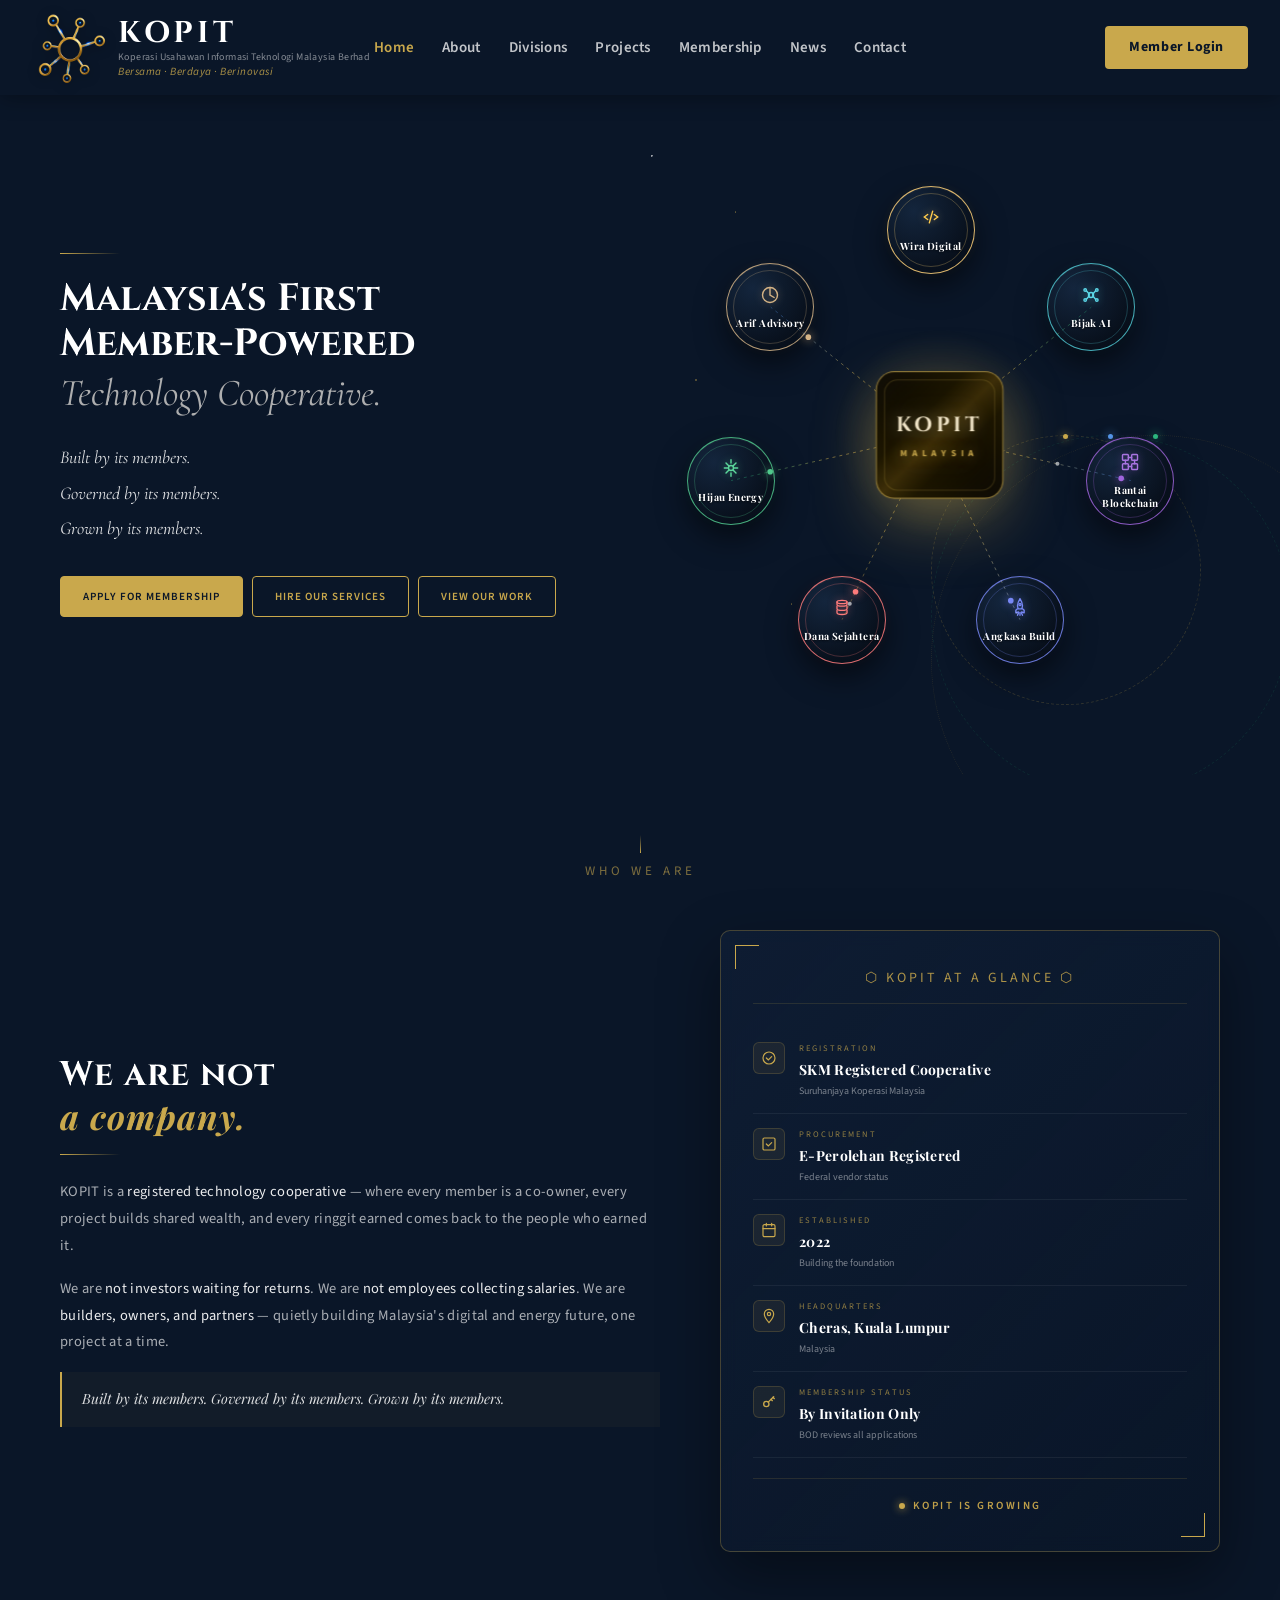
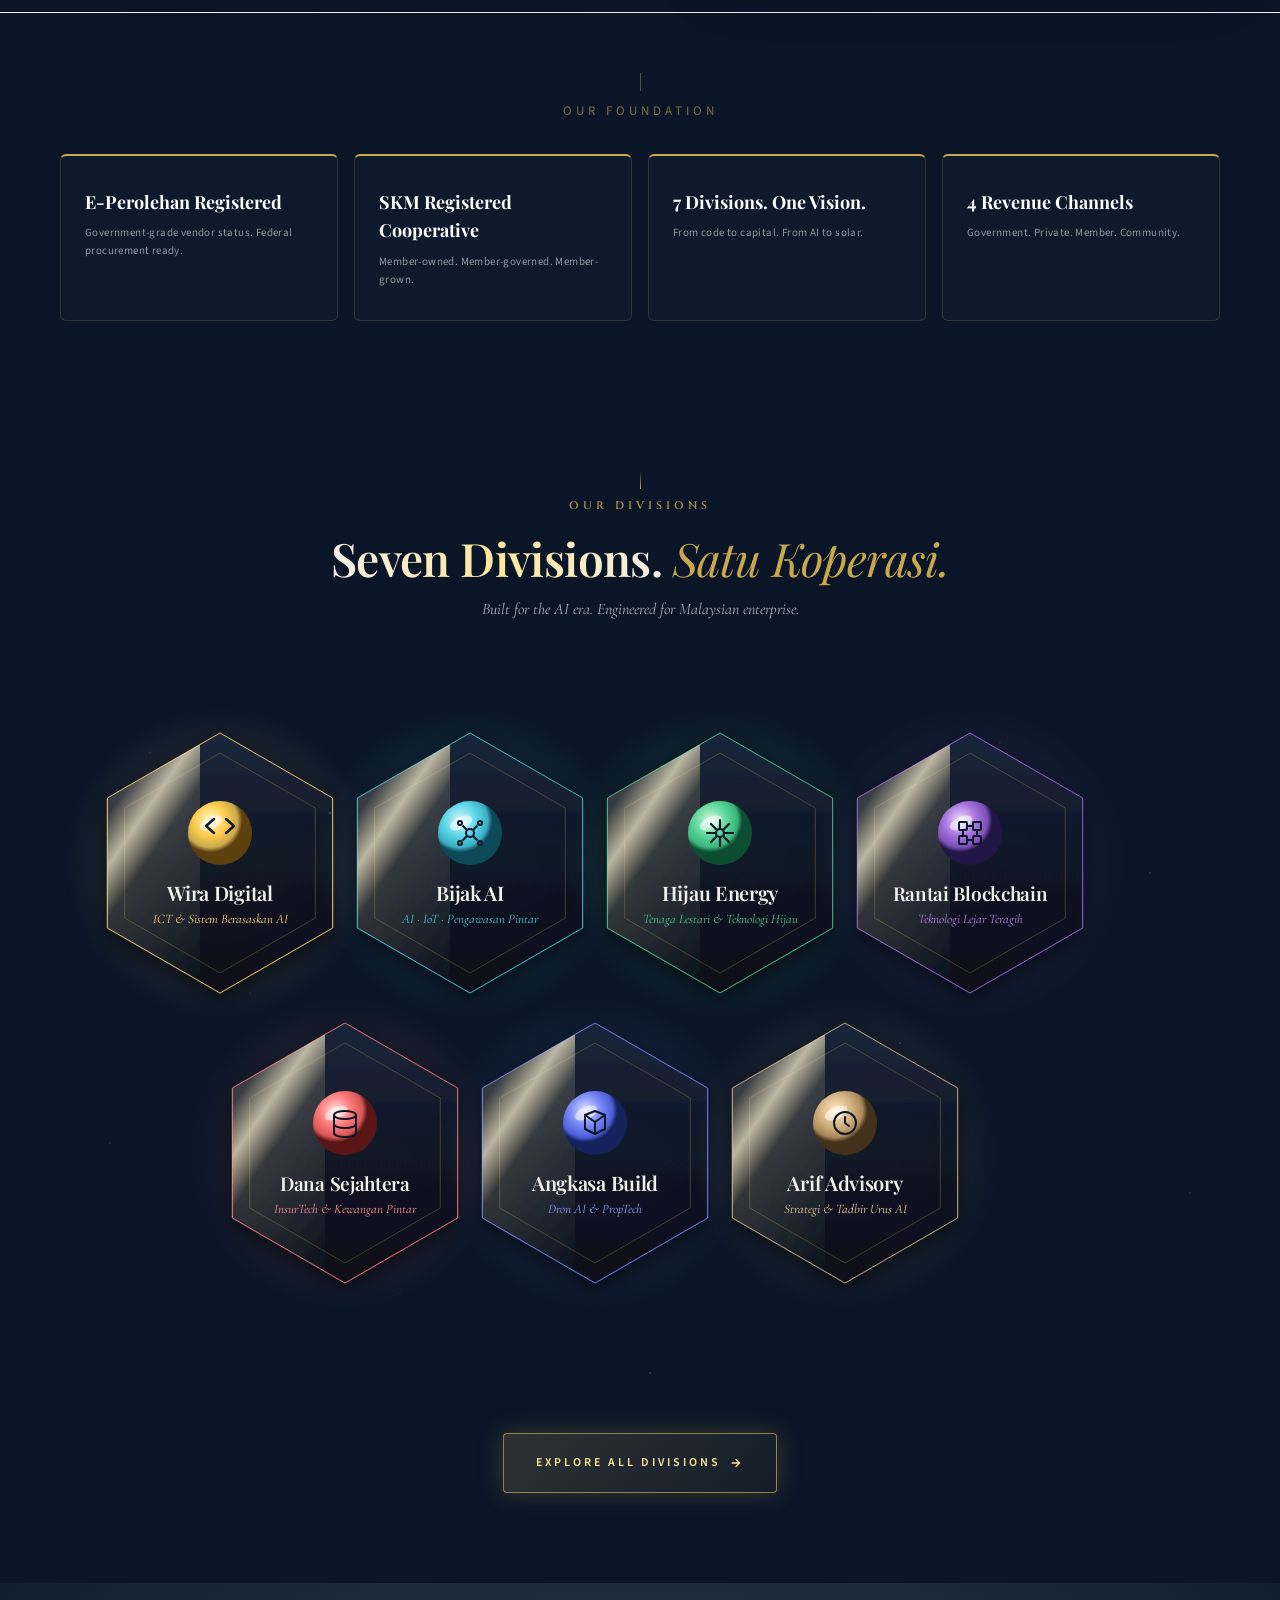
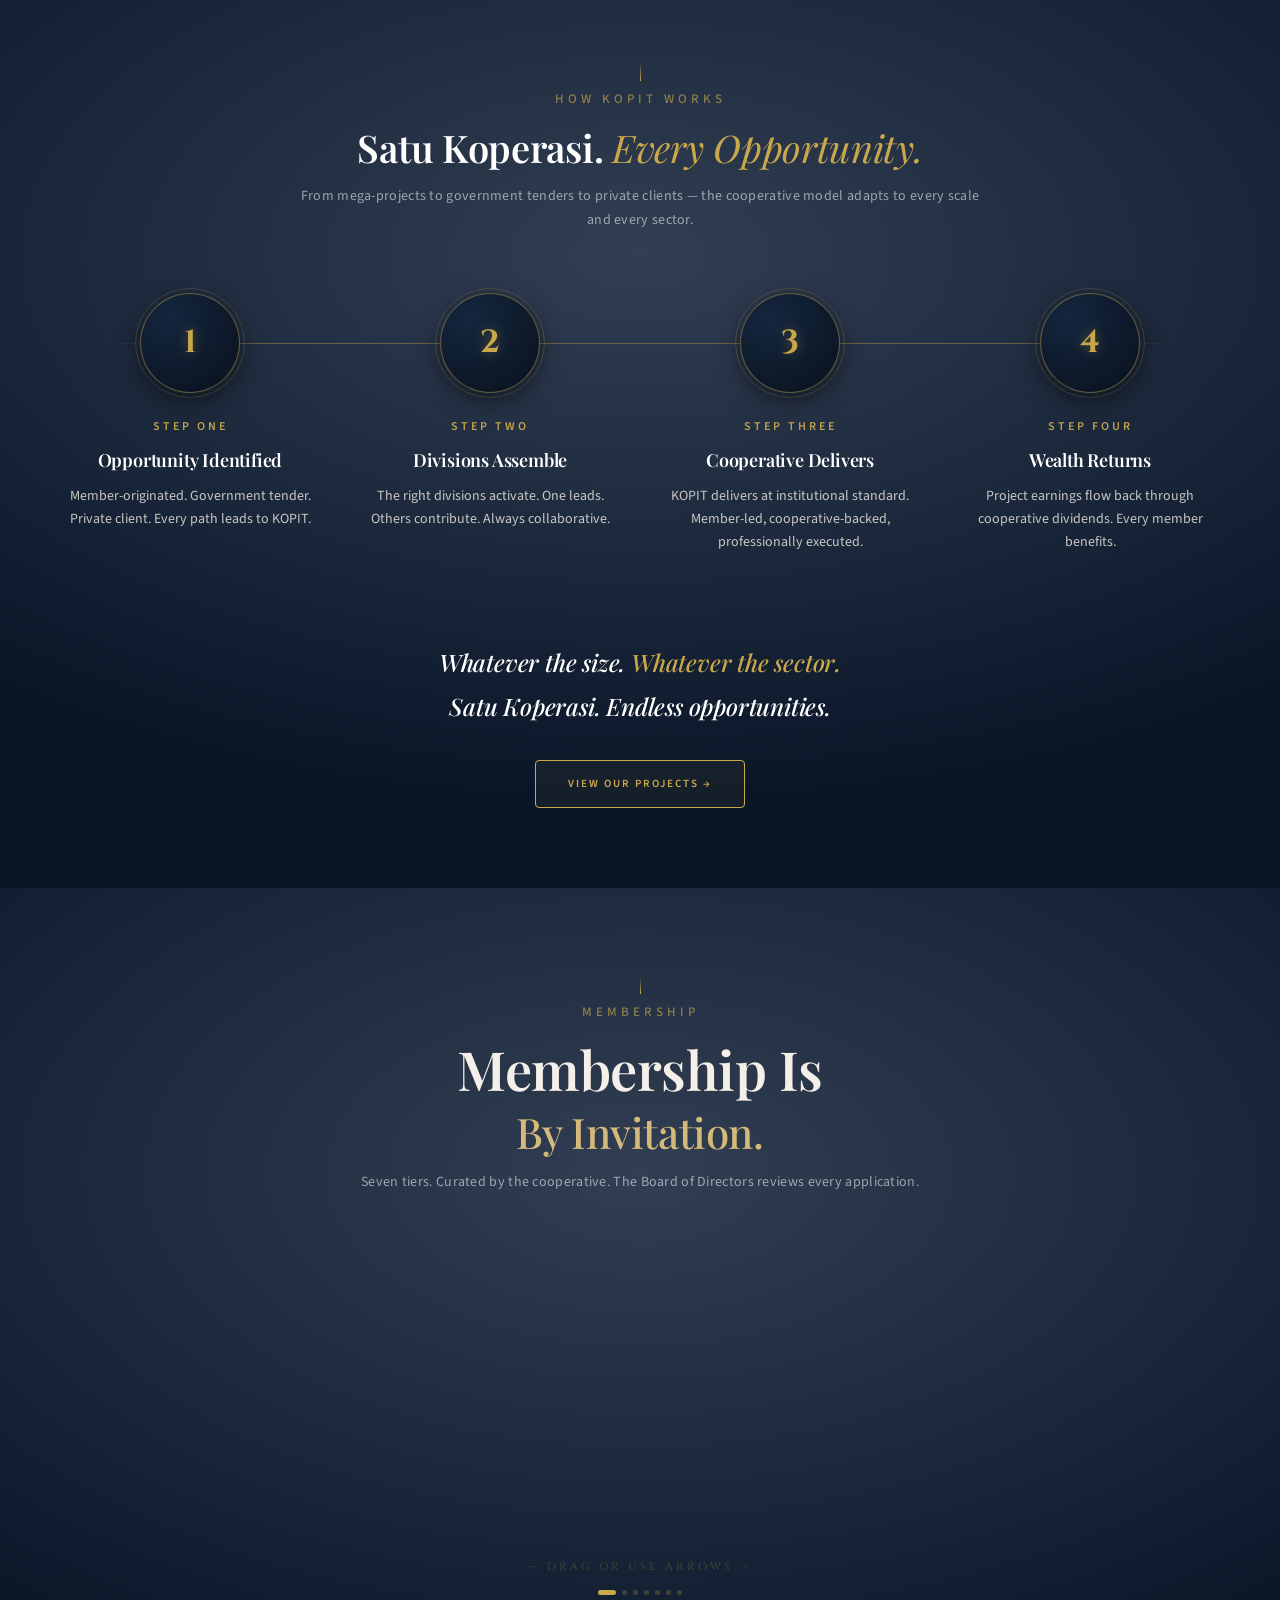
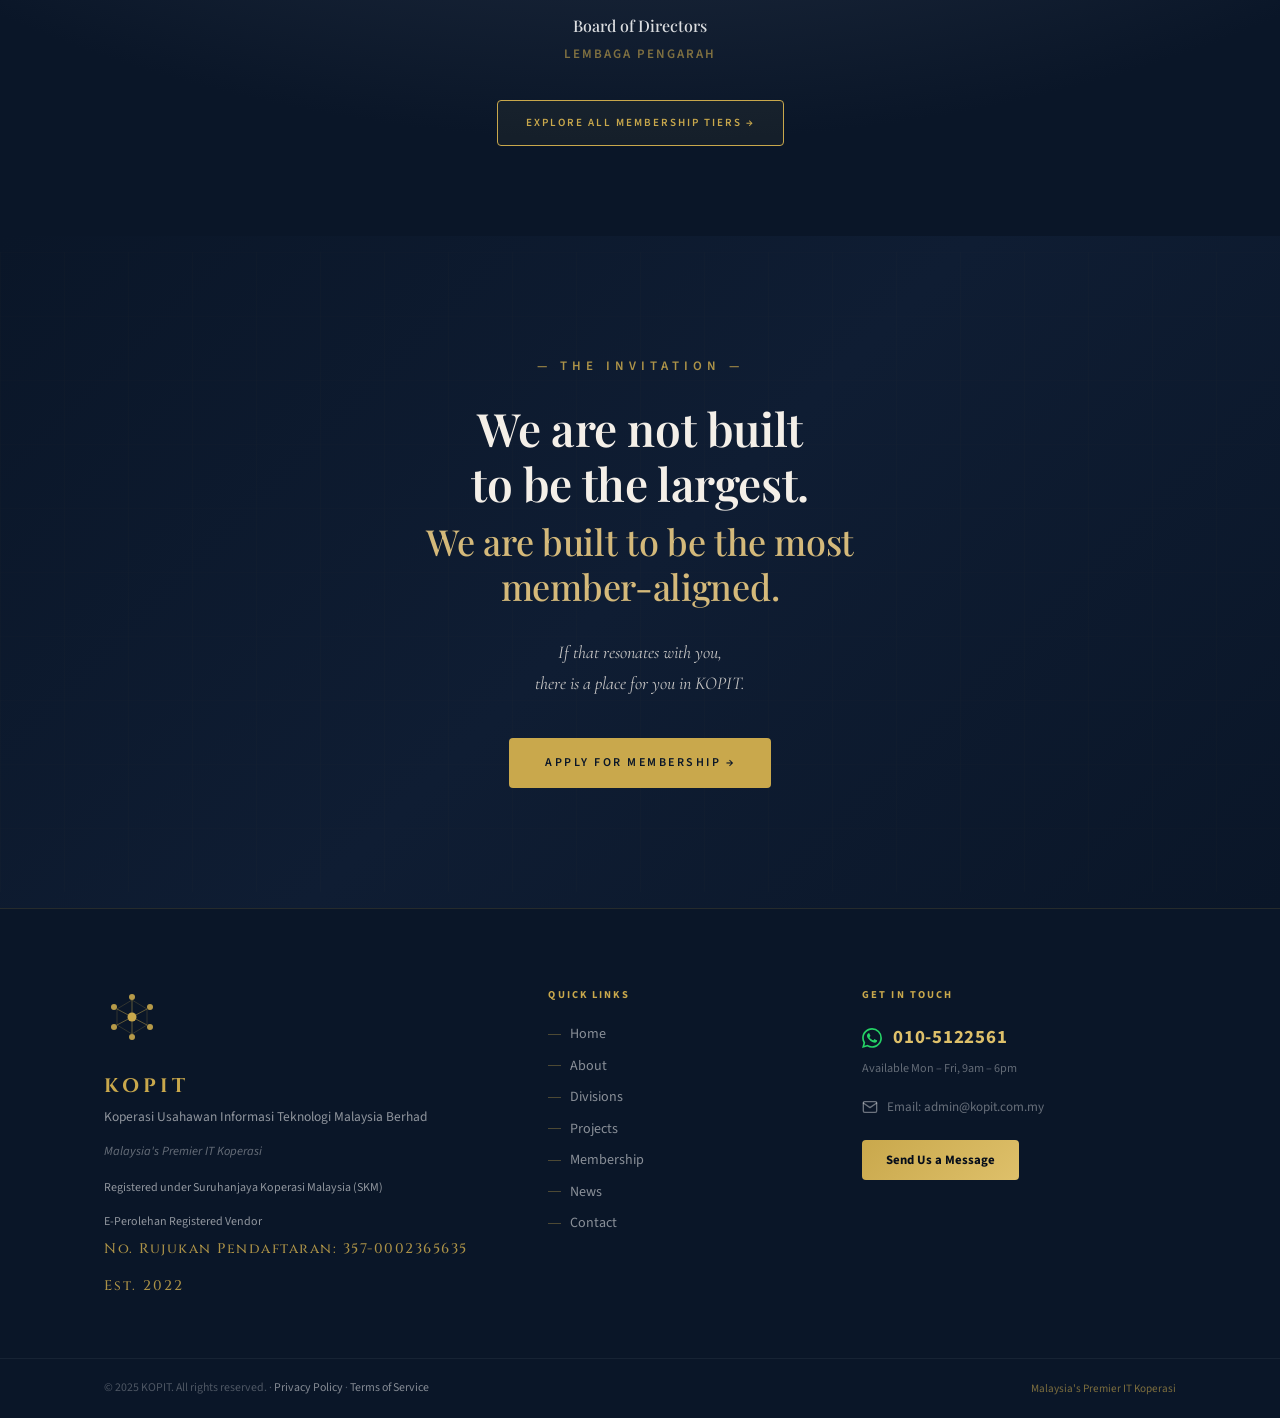
==== commit b1a5fff9: "fix Member Login flow — single click opens the modal from any page User-reported flaw: clicking "Mem" ====
--- a/index.html
+++ b/index.html
@@ -812,7 +812,7 @@
       <button class="hamburger" id="hamburger" aria-label="Toggle menu">
         <span></span><span></span><span></span>
       </button>
-      <a href="membership.html" class="nav-cta"
+      <a href="membership.html#member-login" class="nav-cta"
          data-en="Member Login" data-bm="Log Masuk Ahli">Member Login</a>
     </div>
   </div>
